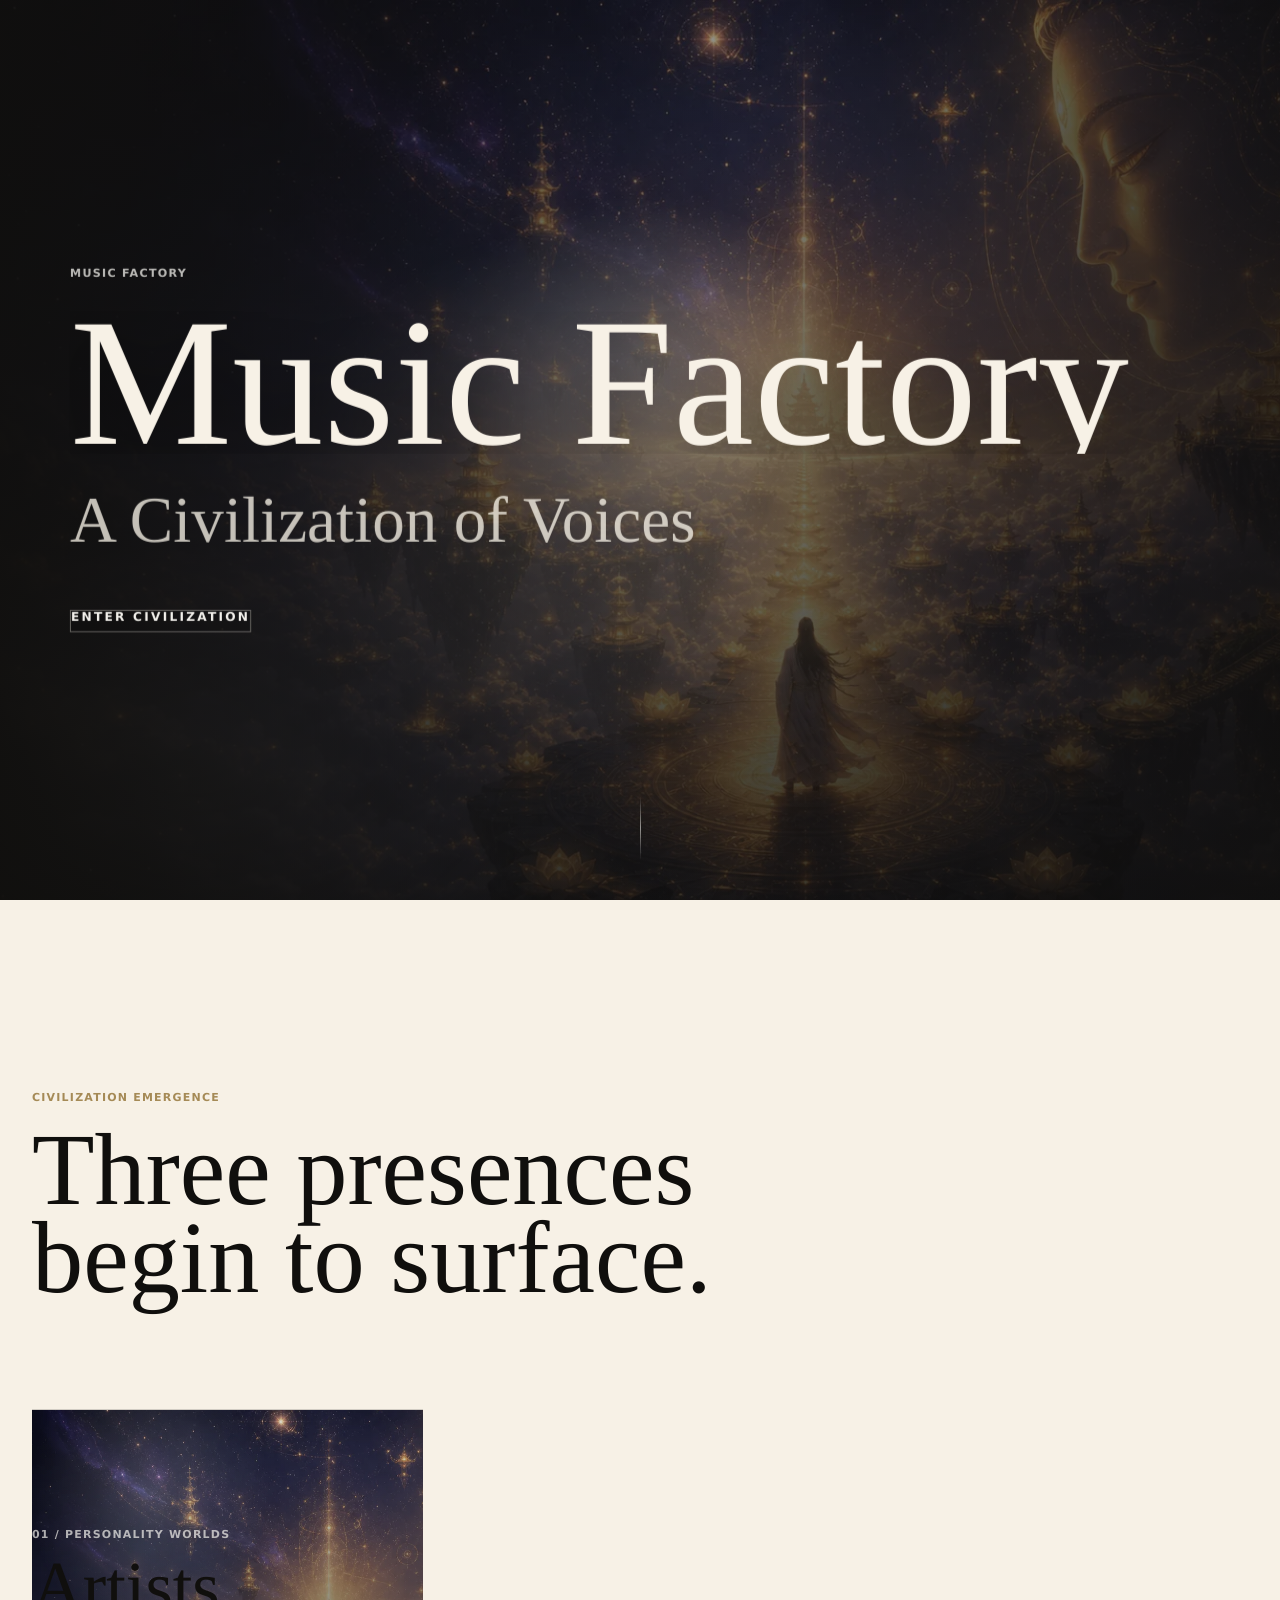
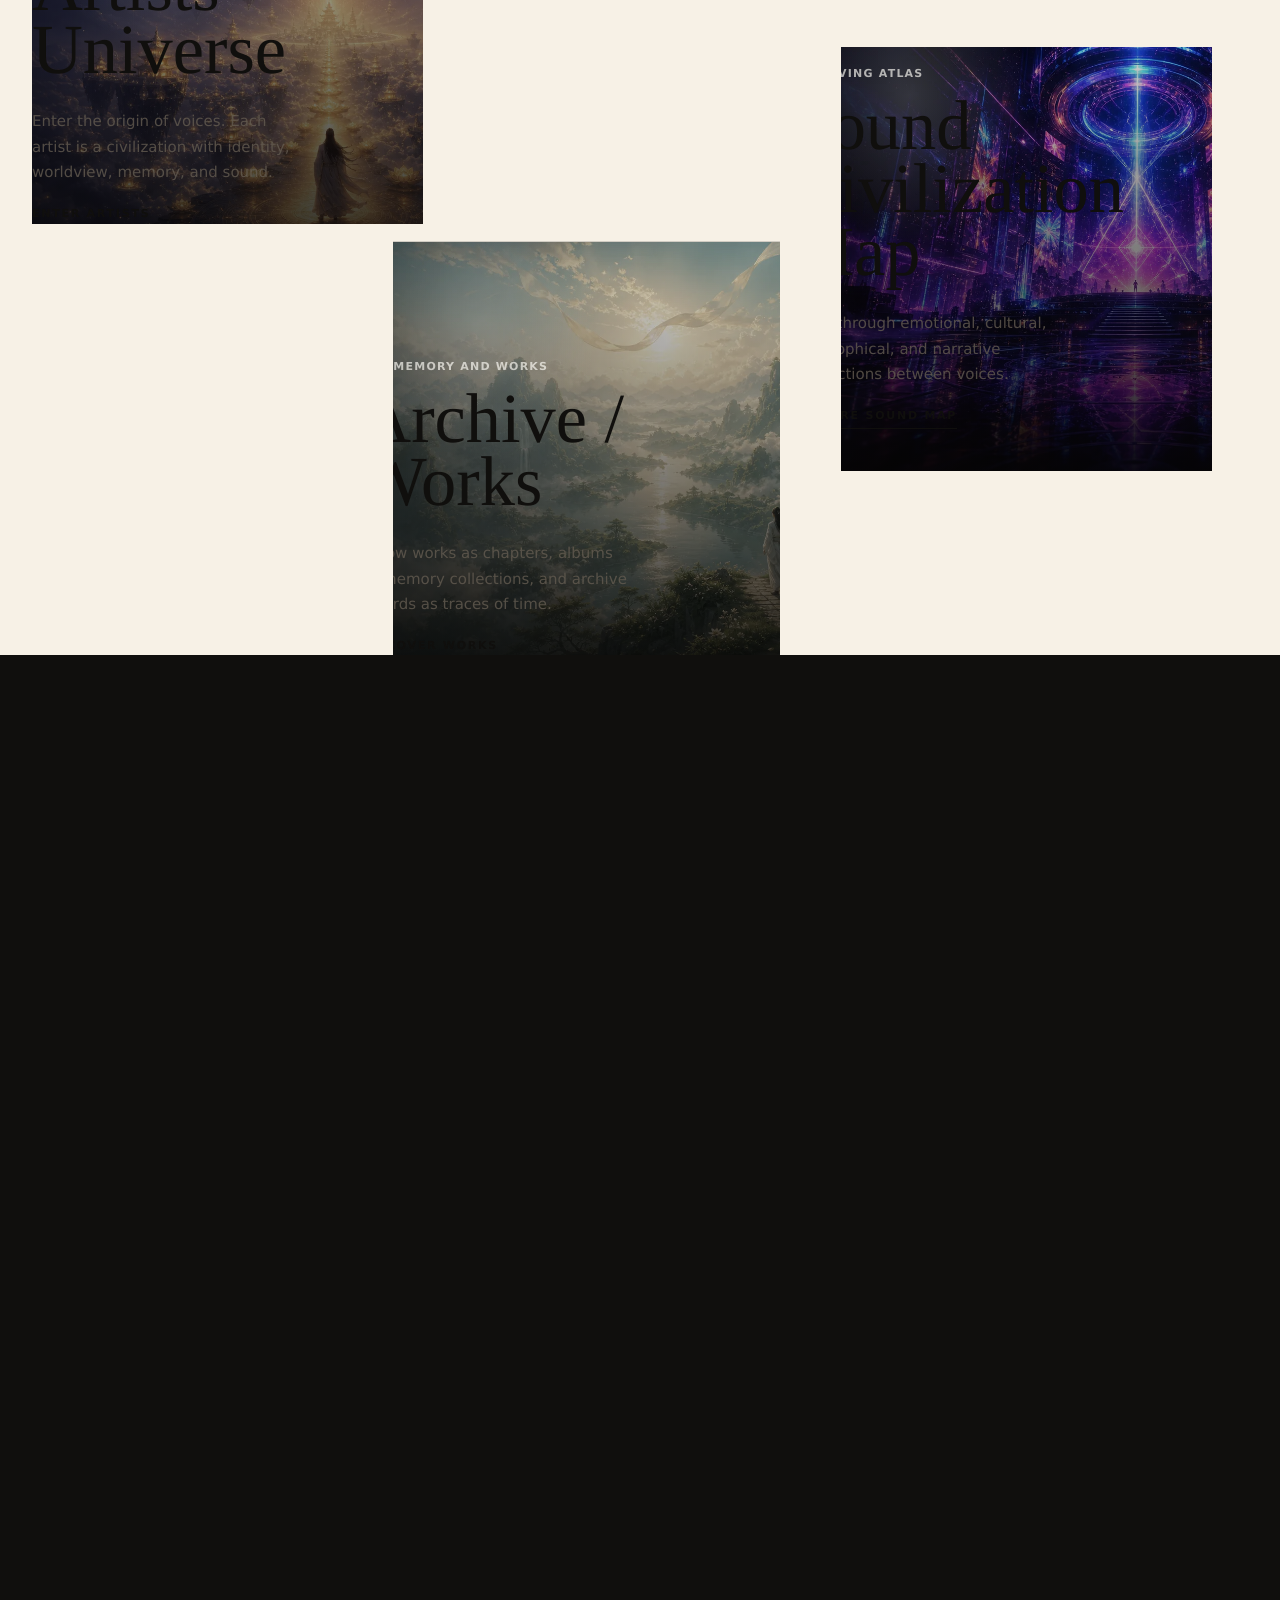
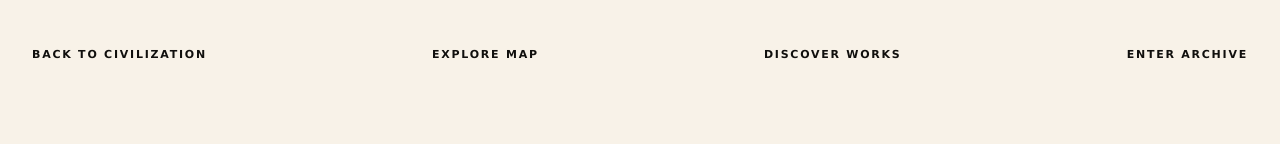
==== index.html @ 67d97f3c "Launch Visual System V3" ====
<!doctype html>
<html lang="zh-CN">
<head>
  <meta charset="utf-8" />
  <meta name="viewport" content="width=device-width, initial-scale=1" />
  <title>Music Factory | Cinematic Portal</title>
  <link rel="icon" href="data:," />
  <link rel="preload" as="image" href="assets/generated/music-map-guanwujie.webp" fetchpriority="high" />
  <style>
    :root {
      --font-display: "Didot", "Bodoni 72", "Songti SC", "STSong", Georgia, serif;
      --font-body: "Inter", "SF Pro Text", "Helvetica Neue", "Microsoft YaHei", system-ui, sans-serif;
      --font-caption: "SF Pro Text", "Helvetica Neue", "Microsoft YaHei", system-ui, sans-serif;
      --font-quote: "Times New Roman", "Songti SC", Georgia, serif;

      --warm-white: #f7f3ea;
      --paper: #fffdf8;
      --charcoal: #14120f;
      --record-black: #080706;
      --warm-gray: #80786b;
      --dark-gold: #a58a56;
      --soft-gold: #d8c08a;
      --line: rgba(255, 253, 248, .16);

      --space-1: 8px;
      --space-2: 16px;
      --space-3: 24px;
      --space-4: 32px;
      --space-5: 40px;
      --space-6: 48px;
      --space-8: 64px;
      --space-10: 80px;
      --space-12: 96px;
      --space-16: 128px;

      --motion-fast: 320ms cubic-bezier(.2, .8, .2, 1);
      --motion-base: 720ms cubic-bezier(.2, .8, .2, 1);
      --motion-slow: 1600ms cubic-bezier(.19, 1, .22, 1);
      --motion-cinematic: 8600ms cubic-bezier(.19, 1, .22, 1);

      --spirit: url("assets/generated/music-map-guanwujie.webp");
      --future: url("assets/generated/music-map-shiliyin.webp");
      --nature: url("assets/generated/music-map-mengmeng.webp");
      font-family: var(--font-body);
    }

    * { box-sizing: border-box; }
    html { scroll-behavior: smooth; background: var(--record-black); }
    body {
      margin: 0;
      min-height: 100vh;
      color: var(--paper);
      background:
        radial-gradient(circle at 50% 12%, rgba(216,192,138,.16), transparent 34%),
        linear-gradient(180deg, #050403 0%, #0d0b09 42%, #f3ecdf 100%);
      overflow-x: hidden;
      font-family: var(--font-body);
      animation: pageArrival 900ms cubic-bezier(.19, 1, .22, 1) both;
    }
    body::before {
      content: "";
      position: fixed;
      inset: 0;
      z-index: -2;
      pointer-events: none;
      background:
        radial-gradient(circle, rgba(255,253,248,.12) .48px, transparent .9px),
        linear-gradient(90deg, rgba(255,253,248,.035) 1px, transparent 1px),
        linear-gradient(180deg, rgba(255,253,248,.028) 1px, transparent 1px);
      background-size: 7px 7px, 180px 180px, 180px 180px;
      opacity: .28;
      mask-image: linear-gradient(180deg, rgba(0,0,0,.82), transparent 72%);
    }
    a { color: inherit; text-decoration: none; }
    h1, h2, h3, p { margin-top: 0; }
    .wrap { width: min(1240px, calc(100% - var(--space-4))); margin: 0 auto; }

    .cinematic-entrance {
      min-height: 100svh;
      position: relative;
      display: grid;
      place-items: center;
      overflow: hidden;
      isolation: isolate;
      background:
        linear-gradient(90deg, rgba(5,4,3,.92), rgba(5,4,3,.44) 48%, rgba(5,4,3,.92)),
        linear-gradient(180deg, rgba(5,4,3,.28), rgba(5,4,3,.86)),
        var(--spirit) center / cover no-repeat;
    }
    .cinematic-entrance::before {
      content: "";
      position: absolute;
      inset: -8%;
      z-index: -1;
      background:
        radial-gradient(ellipse at 50% 42%, rgba(255,253,248,.24), transparent 20%),
        radial-gradient(ellipse at 50% 54%, rgba(216,192,138,.26), transparent 35%),
        radial-gradient(ellipse at 20% 78%, rgba(255,253,248,.08), transparent 28%);
      animation: breathingLight 9000ms ease-in-out infinite alternate;
      filter: blur(1px) saturate(.62);
    }
    .cinematic-entrance::after {
      content: "";
      position: absolute;
      inset: 0;
      pointer-events: none;
      background:
        linear-gradient(90deg, rgba(5,4,3,.86), transparent 30%, transparent 70%, rgba(5,4,3,.88)),
        linear-gradient(180deg, rgba(5,4,3,.62), transparent 32%, rgba(5,4,3,.94));
    }
    .entrance-inner {
      position: relative;
      z-index: 1;
      width: min(920px, calc(100% - var(--space-4)));
      text-align: center;
      transform: translateY(var(--cinematic-y, 0)) scale(1.01);
      animation: softOpeningZoom var(--motion-cinematic) both;
    }
    .cinematic-mark {
      margin: 0 0 var(--space-4);
      color: rgba(255,253,248,.72);
      font: 900 11px/1 var(--font-caption);
      letter-spacing: .2em;
      text-transform: uppercase;
      animation: fadeInSlow 1800ms ease 800ms both;
    }
    .cinematic-title {
      margin: 0 0 var(--space-4);
      font: 500 clamp(72px, 11vw, 164px)/.82 var(--font-display);
      letter-spacing: 0;
      text-wrap: balance;
      clip-path: inset(0);
      text-shadow: 0 18px 60px rgba(0,0,0,.46);
      animation: titleFloat 6600ms ease-in-out 900ms both;
    }
    .cinematic-subtitle {
      max-width: 780px;
      margin: 0 auto var(--space-8);
      color: rgba(255,253,248,.88);
      font: 400 clamp(30px, 4.6vw, 68px)/1.02 var(--font-quote);
      letter-spacing: 0;
      text-wrap: balance;
      opacity: .96;
      transform: translateY(0);
      animation: subtitleFloat 7600ms ease-in-out 1800ms both;
    }
    .enter-civilization {
      display: inline-block;
      padding-bottom: 8px;
      color: var(--paper);
      border-bottom: 1px solid rgba(255,253,248,.78);
      font: 900 12px/1 var(--font-caption);
      letter-spacing: .18em;
      text-transform: uppercase;
      opacity: .92;
      transform: translateY(0);
      animation: ctaPulse 7200ms ease-in-out 3200ms both;
      transition: color var(--motion-fast), transform var(--motion-fast), border-color var(--motion-fast);
    }
    .enter-civilization:hover { color: var(--soft-gold); border-color: currentColor; transform: translateY(12px); }
    .entrance-silence {
      position: absolute;
      left: 50%;
      bottom: var(--space-5);
      z-index: 2;
      width: 1px;
      height: 64px;
      opacity: 0;
      transform: translateX(-50%);
      animation: fadeInSlow 2200ms ease 7200ms both;
      background: linear-gradient(180deg, transparent, rgba(255,253,248,.54), transparent);
    }

    .section {
      position: relative;
      padding: clamp(112px, 14vw, 208px) 0;
      color: var(--charcoal);
      background: var(--warm-white);
      overflow: hidden;
      content-visibility: auto;
      contain-intrinsic-size: 900px;
    }
    .section.dark {
      color: var(--paper);
      background:
        radial-gradient(circle at 68% 18%, rgba(165,138,86,.18), transparent 30%),
        linear-gradient(180deg, #0c0a08 0%, #17130f 100%);
    }
    .eyebrow {
      margin: 0 0 var(--space-3);
      color: var(--dark-gold);
      font: 900 11px/1 var(--font-caption);
      letter-spacing: .18em;
      text-transform: uppercase;
    }
    .section-title {
      max-width: 940px;
      margin: 0 0 var(--space-8);
      font: 500 clamp(50px, 8vw, 120px)/.86 var(--font-display);
      letter-spacing: 0;
      text-wrap: balance;
    }

    .civilization-emergence {
      min-height: 1120px;
      padding-bottom: clamp(160px, 18vw, 260px);
    }
    .node-field {
      position: relative;
      min-height: 680px;
    }
    .civilization-node {
      position: absolute;
      width: min(420px, 34vw);
      min-height: 440px;
      display: flex;
      flex-direction: column;
      justify-content: flex-end;
      padding: var(--space-4);
      color: var(--paper);
      overflow: hidden;
      isolation: isolate;
      background: #17130f;
      box-shadow: 0 32px 90px rgba(20,18,15,.18);
      transform: translate3d(0, var(--float-y, 0), 0);
      animation: nodeBreath 7600ms ease-in-out infinite alternate;
      transition: transform var(--motion-slow), clip-path var(--motion-slow), color var(--motion-base);
    }
    .civilization-node::before {
      content: "";
      position: absolute;
      inset: 0;
      z-index: -2;
      background: var(--node-image) center / cover no-repeat;
      transform: scale(1.04);
      transition: transform var(--motion-slow), filter var(--motion-slow);
      filter: saturate(.86);
    }
    .civilization-node::after {
      content: "";
      position: absolute;
      inset: 0;
      z-index: -1;
      background:
        radial-gradient(ellipse at 28% 18%, rgba(255,253,248,.18), transparent 28%),
        linear-gradient(180deg, rgba(5,4,3,.14), rgba(5,4,3,.84));
    }
    .civilization-node:hover { transform: translate3d(0, calc(var(--float-y, 0) - 10px), 0) scale(1.018); }
    .civilization-node:hover::before { transform: scale(1.085); filter: saturate(.94); }
    .node-artists {
      --node-image: var(--spirit);
      left: 0;
      top: 26px;
      clip-path: inset(0 7% 10% 0);
      animation-delay: 0ms;
    }
    .node-map {
      --node-image: var(--future);
      right: 3%;
      top: 156px;
      clip-path: inset(8% 0 0 12%);
      animation-delay: 900ms;
    }
    .node-archive {
      --node-image: var(--nature);
      left: 27%;
      top: 430px;
      clip-path: inset(0 0 8% 8%);
      animation-delay: 1700ms;
    }
    .node-kicker {
      color: rgba(255,253,248,.66);
      font: 900 11px/1 var(--font-caption);
      letter-spacing: .16em;
      text-transform: uppercase;
    }
    .node-title {
      margin: var(--space-2) 0 var(--space-2);
      font: 500 clamp(34px, 4.6vw, 64px)/.9 var(--font-display);
      letter-spacing: 0;
    }
    .node-copy {
      max-width: 320px;
      margin: 0 0 var(--space-4);
      color: rgba(255,253,248,.76);
      font: 400 15px/1.72 var(--font-body);
      opacity: .78;
      transform: translateY(10px);
      transition: opacity var(--motion-base), transform var(--motion-base);
    }
    .civilization-node:hover .node-copy { opacity: 1; transform: translateY(0); }
    .node-link {
      align-self: flex-start;
      padding-bottom: 7px;
      border-bottom: 1px solid currentColor;
      font: 900 11px/1 var(--font-caption);
      letter-spacing: .16em;
      text-transform: uppercase;
    }

    .narrative-layer {
      min-height: 100svh;
      display: grid;
      align-items: center;
    }
    .narrative-lines {
      max-width: 980px;
      display: grid;
      gap: clamp(18px, 3vw, 34px);
    }
    .narrative-line {
      margin: 0;
      font: 500 clamp(42px, 7.8vw, 118px)/.9 var(--font-display);
      letter-spacing: 0;
      text-wrap: balance;
    }
    .narrative-line.quiet {
      color: rgba(255,253,248,.62);
      font-family: var(--font-quote);
      font-weight: 400;
    }

    .entry-flow {
      background:
        linear-gradient(180deg, #f7f3ea 0%, #eee4d4 100%);
    }
    .flow-list {
      display: grid;
      margin-top: var(--space-8);
      border-top: 1px solid rgba(20,18,15,.14);
    }
    .flow-step {
      display: grid;
      grid-template-columns: 120px minmax(0, 1fr) auto;
      gap: var(--space-4);
      align-items: center;
      min-height: 168px;
      padding: var(--space-4) 0;
      border-bottom: 1px solid rgba(20,18,15,.14);
      transition: padding var(--motion-base), color var(--motion-base);
    }
    .flow-step:hover { padding-left: var(--space-3); color: var(--dark-gold); }
    .flow-index {
      color: var(--dark-gold);
      font: 900 11px/1 var(--font-caption);
      letter-spacing: .18em;
      text-transform: uppercase;
    }
    .flow-title {
      display: block;
      font: 500 clamp(36px, 6vw, 86px)/.9 var(--font-display);
      letter-spacing: 0;
    }
    .flow-note {
      display: block;
      max-width: 540px;
      margin-top: var(--space-2);
      color: var(--warm-gray);
      font: 400 15px/1.72 var(--font-body);
    }
    .flow-action {
      white-space: nowrap;
      border-bottom: 1px solid currentColor;
      padding-bottom: 7px;
      font: 900 11px/1 var(--font-caption);
      letter-spacing: .16em;
      text-transform: uppercase;
    }

    .portal-footer {
      padding: var(--space-10) 0;
      color: rgba(255,253,248,.72);
      background: var(--record-black);
    }
    .footer-inner {
      display: flex;
      justify-content: space-between;
      gap: var(--space-4);
      flex-wrap: wrap;
      font: 900 11px/1.6 var(--font-caption);
      letter-spacing: .16em;
      text-transform: uppercase;
    }

    .reveal {
      opacity: 0;
      transform: translateY(48px);
      filter: blur(12px);
      transition: opacity 1200ms var(--motion-slow), transform 1200ms var(--motion-slow), filter 1200ms var(--motion-slow);
    }
    .reveal.is-visible { opacity: 1; transform: translateY(0); filter: blur(0); }

    @keyframes fadeInSlow { from { opacity: 0; } to { opacity: 1; } }
    @keyframes fadeRise { from { opacity: 0; transform: translateY(18px); } to { opacity: 1; transform: translateY(0); } }
    @keyframes maskReveal { from { clip-path: inset(0 0 100% 0); filter: blur(8px); } to { clip-path: inset(0); filter: blur(0); } }
    @keyframes titleFloat { from { opacity: .82; transform: translateY(10px); clip-path: inset(0 0 9% 0); } to { opacity: 1; transform: translateY(0); clip-path: inset(0); } }
    @keyframes subtitleFloat { from { opacity: .58; transform: translateY(14px); } to { opacity: .96; transform: translateY(0); } }
    @keyframes ctaPulse { from { opacity: .62; } to { opacity: .96; } }
    @keyframes breathingLight { from { opacity: .48; transform: scale(.985); } to { opacity: .86; transform: scale(1.035); } }
    @keyframes softOpeningZoom { from { opacity: .82; transform: translateY(16px) scale(.975); } to { opacity: 1; transform: translateY(0) scale(1.018); } }
    @keyframes nodeBreath { from { --float-y: -6px; } to { --float-y: 10px; } }
    @keyframes pageArrival { from { opacity: 0; filter: blur(8px); } to { opacity: 1; filter: blur(0); } }

    @media (prefers-reduced-motion: reduce) {
      *, *::before, *::after {
        animation-duration: .001ms !important;
        animation-delay: 0ms !important;
        animation-iteration-count: 1 !important;
        scroll-behavior: auto !important;
        transition-duration: .001ms !important;
      }
    }

    @media (max-width: 920px) {
      .civilization-emergence { min-height: auto; }
      .node-field { min-height: 0; display: grid; gap: var(--space-4); }
      .civilization-node {
        position: relative;
        inset: auto;
        width: 100%;
        min-height: 420px;
        clip-path: inset(0);
      }
      .flow-step { grid-template-columns: 1fr; align-items: start; }
      .flow-action { justify-self: start; }
    }
    @media (max-width: 760px) {
      .wrap { width: min(100% - 32px, 1240px); }
      .cinematic-entrance { background-position: 58% center; }
      .cinematic-entrance::before { animation-duration: 1ms; opacity: .56; transform: none; }
      body { animation-duration: 520ms; }
      .entrance-inner { text-align: left; }
      .cinematic-title { font-size: clamp(58px, 18vw, 88px); }
      .cinematic-subtitle { max-width: 320px; font-size: clamp(28px, 8vw, 40px); margin-left: 0; margin-right: 0; }
      .section { padding: 92px 0; }
      .section-title { font-size: clamp(44px, 14vw, 72px); }
      .civilization-node { min-height: 360px; padding: var(--space-3); }
      .narrative-line { font-size: clamp(40px, 13vw, 68px); }
      .flow-step { min-height: 144px; gap: var(--space-2); }
      .flow-title { font-size: clamp(36px, 12vw, 60px); }
    }
  </style>
  <link rel="stylesheet" href="assets/visual-system-v3.css" />
</head>
<body>
  <header class="cinematic-entrance" id="top" data-knowledge-section="homepage-v3.entrance">
    <div class="entrance-inner">
      <p class="cinematic-mark">Music Factory</p>
      <h1 class="cinematic-title">Music Factory</h1>
      <p class="cinematic-subtitle">A Civilization of Voices</p>
      <a class="enter-civilization" href="#emergence">Enter Civilization</a>
    </div>
    <a class="entrance-silence" href="#emergence" aria-label="Enter Music Civilization"></a>
  </header>

  <main>
    <section class="section civilization-emergence" id="emergence" data-knowledge-section="homepage-v3.civilization-emergence">
      <div class="wrap reveal">
        <p class="eyebrow">Civilization Emergence</p>
        <h2 class="section-title">Three presences begin to surface.</h2>
        <div class="node-field" aria-label="Music Factory civilization entry nodes">
          <a class="civilization-node node-artists" href="spirit-realm.html">
            <span class="node-kicker">01 / Personality Worlds</span>
            <span class="node-title">Artists Universe</span>
            <span class="node-copy">Enter the origin of voices. Each artist is a civilization with identity, worldview, memory, and sound.</span>
            <span class="node-link">Enter Artists</span>
          </a>
          <a class="civilization-node node-map" href="sound-civilization-map.html">
            <span class="node-kicker">02 / Living Atlas</span>
            <span class="node-title">Sound Civilization Map</span>
            <span class="node-copy">Move through emotional, cultural, philosophical, and narrative connections between voices.</span>
            <span class="node-link">Explore Sound Map</span>
          </a>
          <a class="civilization-node node-archive" href="works/index.html">
            <span class="node-kicker">03 / Memory and Works</span>
            <span class="node-title">Archive / Works</span>
            <span class="node-copy">Follow works as chapters, albums as memory collections, and archive records as traces of time.</span>
            <span class="node-link">Discover Works</span>
          </a>
        </div>
      </div>
    </section>

    <section class="section dark narrative-layer" id="narrative" data-knowledge-section="homepage-v3.narrative">
      <div class="wrap reveal">
        <div class="narrative-lines">
          <p class="narrative-line quiet">Music Factory is not a platform.</p>
          <p class="narrative-line">It is a Civilization of Voices.</p>
          <p class="narrative-line quiet">Voices become worlds.</p>
          <p class="narrative-line">Memory becomes archive.</p>
        </div>
      </div>
    </section>

    <section class="section entry-flow" id="entry-flow" data-knowledge-section="homepage-v3.entry-flow">
      <div class="wrap reveal">
        <p class="eyebrow">Entry Flow</p>
        <h2 class="section-title">Begin with a voice. Leave with a world.</h2>
        <div class="flow-list" aria-label="Music Factory linear entry flow">
          <a class="flow-step" href="spirit-realm.html">
            <span class="flow-index">First</span>
            <span><span class="flow-title">Enter Artists</span><span class="flow-note">Begin at personality worlds, where identity opens the civilization.</span></span>
            <span class="flow-action">Enter World</span>
          </a>
          <a class="flow-step" href="sound-civilization-map.html">
            <span class="flow-index">Then</span>
            <span><span class="flow-title">Explore Sound Map</span><span class="flow-note">Move from one voice into the living atlas of connections.</span></span>
            <span class="flow-action">Explore Map</span>
          </a>
          <a class="flow-step" href="works/index.html">
            <span class="flow-index">Next</span>
            <span><span class="flow-title">Discover Works</span><span class="flow-note">Read songs as chapters inside the world system.</span></span>
            <span class="flow-action">Discover Works</span>
          </a>
          <a class="flow-step" href="archive/index.html">
            <span class="flow-index">Return</span>
            <span><span class="flow-title">Enter Archive</span><span class="flow-note">Let memory preserve the route and return you to civilization.</span></span>
            <span class="flow-action">Enter Archive</span>
          </a>
        </div>
      </div>
    </section>
  </main>

  <footer class="portal-footer">
    <div class="wrap footer-inner">
      <a href="#top">Back to Civilization</a>
      <a href="sound-civilization-map.html">Explore Map</a>
      <a href="works/index.html">Discover Works</a>
      <a href="archive/index.html">Enter Archive</a>
    </div>
  </footer>

  <script>
    const entrance = document.querySelector(".cinematic-entrance");
    const entranceInner = document.querySelector(".entrance-inner");

    const canUsePointerAtmosphere = entrance && entranceInner && matchMedia("(pointer: fine)").matches && !matchMedia("(prefers-reduced-motion: reduce)").matches;
    if (canUsePointerAtmosphere) {
      entrance.addEventListener("pointermove", event => {
        const rect = entrance.getBoundingClientRect();
        const y = ((event.clientY - rect.top) / rect.height - .5) * 2;
        entranceInner.style.setProperty("--cinematic-y", `${y * 1.2}%`);
      }, { passive: true });
      entrance.addEventListener("pointerleave", () => {
        entranceInner.style.setProperty("--cinematic-y", "0%");
      }, { passive: true });
    }

    const setupReveal = () => {
      const revealBlocks = document.querySelectorAll(".reveal");
      if ("IntersectionObserver" in window) {
        const observer = new IntersectionObserver(entries => {
          entries.forEach(entry => {
            if (entry.isIntersecting) {
              entry.target.classList.add("is-visible");
              observer.unobserve(entry.target);
            }
          });
        }, { threshold: .14 });
        revealBlocks.forEach(block => observer.observe(block));
      } else {
        revealBlocks.forEach(block => block.classList.add("is-visible"));
      }
    };
    if ("requestIdleCallback" in window) requestIdleCallback(setupReveal, { timeout: 1200 });
    else setTimeout(setupReveal, 1);
  </script>
</body>
</html>
---- assets/visual-system-v3.css ----
/*
  Music Factory Visual System V3
  A cinematic civilization visual layer for the existing static architecture.
*/

:root {
  --v3-ink: #100f0d;
  --v3-ink-2: #1d1a16;
  --v3-paper: #f7f1e6;
  --v3-paper-2: #e9ddc9;
  --v3-smoke: #8b8378;
  --v3-gold: #b69a62;
  --v3-clay: #8e5d45;
  --v3-moss: #59654c;
  --v3-plum: #443342;
  --v3-line: rgba(247, 241, 230, .18);
  --v3-line-dark: rgba(16, 15, 13, .16);
  --v3-display: "Didot", "Bodoni 72", "Cormorant Garamond", "Songti SC", "STSong", Georgia, serif;
  --v3-body: "Inter", "SF Pro Text", "Helvetica Neue", "Microsoft YaHei", system-ui, sans-serif;
  --v3-ease: cubic-bezier(.19, 1, .22, 1);
  --spirit: url("/assets/generated/music-map-guanwujie.webp");
  --future: url("/assets/generated/music-map-shiliyin.webp");
  --nature: url("/assets/generated/music-map-mengmeng.webp");
}

html {
  background: var(--v3-ink);
}

body {
  font-family: var(--v3-body) !important;
  background:
    radial-gradient(circle at 24% 10%, rgba(182, 154, 98, .14), transparent 34%),
    linear-gradient(180deg, #11100e 0%, #1a1713 42%, #efe4d2 42.2%, #f8f2e8 100%) !important;
  color: var(--v3-paper) !important;
  letter-spacing: 0 !important;
  text-rendering: geometricPrecision;
}

body::selection {
  background: rgba(182, 154, 98, .32);
}

a,
button {
  transition: transform .8s var(--v3-ease), opacity .8s var(--v3-ease), color .8s var(--v3-ease), border-color .8s var(--v3-ease), background .8s var(--v3-ease), filter .8s var(--v3-ease) !important;
}

a:focus-visible,
button:focus-visible {
  outline: 1px solid var(--v3-gold);
  outline-offset: 6px;
}

.wrap {
  width: min(1220px, calc(100% - 64px)) !important;
}

.eyebrow,
.cinematic-mark,
.node-kicker,
.flow-index,
.brand,
.links a,
.nav-links a,
.top-actions a,
.back,
.label,
.memory-label,
.route,
.route-link,
.action,
.filter,
.work-meta,
.tag,
.space-index,
.detail-label {
  font-family: var(--v3-body) !important;
  font-weight: 650 !important;
  letter-spacing: .11em !important;
  text-transform: uppercase !important;
}

h1,
h2,
h3,
.cinematic-title,
.cinematic-subtitle,
.section-title,
.node-title,
.flow-title,
.title-line h1,
.space-name,
.story-title,
.record-body h3,
.route-node h3 {
  font-family: var(--v3-display) !important;
  font-weight: 400 !important;
  letter-spacing: 0 !important;
}

/* Homepage */

.cinematic-entrance {
  min-height: 100svh !important;
  background:
    linear-gradient(rgba(16, 15, 13, .34), rgba(16, 15, 13, .78)),
    url("generated/music-map-guanwujie.webp") center / cover no-repeat !important;
  isolation: isolate;
}

.cinematic-entrance::after {
  background: linear-gradient(90deg, rgba(16, 15, 13, .88), rgba(16, 15, 13, .14) 58%, rgba(16, 15, 13, .72)) !important;
}

.entrance-inner {
  width: min(1120px, calc(100% - 64px)) !important;
  align-items: flex-start !important;
  text-align: left !important;
}

.cinematic-title {
  font-size: clamp(82px, 14vw, 226px) !important;
  line-height: .78 !important;
  max-width: 1100px;
  animation: v3Breath 8s var(--v3-ease) infinite alternate !important;
}

.cinematic-subtitle {
  margin: 24px 0 0 !important;
  max-width: 760px !important;
  font-size: clamp(34px, 5vw, 82px) !important;
  color: rgba(247, 241, 230, .82) !important;
}

.enter-civilization {
  margin-top: 56px !important;
  border: 1px solid rgba(247, 241, 230, .38) !important;
  border-radius: 0 !important;
  background: rgba(16, 15, 13, .18) !important;
  backdrop-filter: blur(14px);
}

.enter-civilization:hover {
  background: rgba(182, 154, 98, .16) !important;
  transform: translateY(-4px) scale(1.02) !important;
}

.section {
  padding: clamp(120px, 15vw, 220px) 0 !important;
}

.civilization-emergence {
  background: var(--v3-paper) !important;
  color: var(--v3-ink) !important;
}

.node-field {
  display: flex !important;
  gap: clamp(22px, 4vw, 64px) !important;
  align-items: stretch !important;
  margin-top: 80px !important;
}

.civilization-node {
  border: 0 !important;
  border-top: 1px solid var(--v3-line-dark) !important;
  border-radius: 0 !important;
  background: transparent !important;
  min-height: 460px !important;
  padding: 42px 0 !important;
  color: var(--v3-ink) !important;
  box-shadow: none !important;
}

.civilization-node:nth-child(2) {
  margin-top: 72px;
}

.civilization-node:nth-child(3) {
  margin-top: 28px;
}

.civilization-node:hover {
  transform: translateY(-18px) scale(1.015) !important;
}

.node-title {
  font-size: clamp(48px, 5.5vw, 92px) !important;
  line-height: .9 !important;
}

.node-copy {
  max-width: 28ch;
  color: #655d52 !important;
}

.dark,
.narrative-layer {
  background: var(--v3-ink) !important;
  color: var(--v3-paper) !important;
}

.narrative-line {
  font-size: clamp(54px, 8vw, 136px) !important;
}

.entry-flow,
.portal-footer {
  background: #f8f2e8 !important;
  color: var(--v3-ink) !important;
}

.flow-list {
  border-top: 1px solid var(--v3-line-dark) !important;
}

.flow-step {
  border: 0 !important;
  border-bottom: 1px solid var(--v3-line-dark) !important;
  border-radius: 0 !important;
  background: transparent !important;
  min-height: 176px !important;
  padding: 34px 0 !important;
}

.flow-step:hover {
  transform: translateX(18px) !important;
}

/* Artists */

body.artist-cosmic,
body.artist-cyber,
body.artist-wanderer {
  background:
    linear-gradient(90deg, rgba(16, 15, 13, .82), rgba(16, 15, 13, .25)),
    linear-gradient(180deg, #181512, #f5ecdf 54%, #fbf6ed) !important;
  color: var(--v3-paper) !important;
}

.topbar,
.realm-nav,
.atlas-nav,
.site-nav,
.nav {
  border-bottom: 1px solid rgba(247, 241, 230, .18) !important;
  backdrop-filter: blur(18px);
}

.topbar .brand,
.topbar .back,
.realm-nav a,
.atlas-nav a,
.site-nav a {
  color: rgba(247, 241, 230, .78) !important;
}

.artist-hero {
  min-height: 84svh !important;
  grid-template-columns: minmax(320px, .76fr) minmax(0, 1fr) !important;
  align-items: center !important;
  gap: clamp(48px, 8vw, 130px) !important;
}

.portrait {
  width: min(46vw, 560px) !important;
  aspect-ratio: 3 / 4 !important;
  border-radius: 0 !important;
  overflow: hidden;
  box-shadow: 0 48px 110px rgba(0, 0, 0, .32) !important;
}

.portrait img,
.poster img,
.cover,
.detail-cover,
.album-cover img {
  filter: saturate(.82) contrast(1.02);
}

.portrait img {
  width: 100% !important;
  height: 100% !important;
  object-fit: cover !important;
}

.title-line h1 {
  font-size: clamp(76px, 12vw, 178px) !important;
  line-height: .78 !important;
}

.tagline {
  max-width: 42ch !important;
  font-size: clamp(20px, 2vw, 32px) !important;
  line-height: 1.45 !important;
  color: rgba(247, 241, 230, .72) !important;
}

body.artist-cosmic main.wrap,
body.artist-cyber main.wrap,
body.artist-wanderer main.wrap {
  color: var(--v3-ink);
}

body.artist-cosmic .portrait {
  background: url("optimized/guanwujie-avatar.webp") center / cover no-repeat !important;
}

body.artist-cyber .portrait {
  background: url("optimized/shiliyin-avatar.webp") center / cover no-repeat !important;
}

body.artist-wanderer .portrait {
  background: url("optimized/mengmeng-avatar.webp") center / cover no-repeat !important;
}

.portrait img {
  opacity: 1 !important;
  display: block !important;
  mix-blend-mode: normal !important;
}

.layout {
  display: block !important;
}

.panel,
.mini-card,
.album-panel {
  border: 0 !important;
  border-top: 1px solid var(--v3-line-dark) !important;
  border-radius: 0 !important;
  background: transparent !important;
  box-shadow: none !important;
}

.poster.panel {
  width: min(520px, 100%) !important;
  margin: 0 0 42px auto !important;
  padding-top: 0 !important;
}

.clip {
  margin: 42px 0 100px auto !important;
  max-width: 460px;
  color: #6f6659 !important;
}

.bio {
  max-width: 920px !important;
  font-size: clamp(18px, 1.5vw, 23px) !important;
  line-height: 1.9 !important;
}

.mini-grid {
  display: grid !important;
  grid-template-columns: repeat(2, minmax(0, 1fr)) !important;
  gap: 0 !important;
  border-top: 1px solid var(--v3-line-dark);
  margin-top: 52px !important;
}

.mini-card {
  padding: 30px 32px !important;
  min-height: 160px !important;
}

.section-head {
  margin: clamp(96px, 12vw, 180px) 0 42px !important;
  border-top: 1px solid var(--v3-line-dark);
  padding-top: 34px;
}

.section-head h2 {
  font-size: clamp(54px, 8vw, 116px) !important;
}

.work-grid {
  display: block !important;
}

.work-card {
  width: 100% !important;
  display: grid !important;
  grid-template-columns: minmax(180px, 260px) minmax(0, 1fr) auto !important;
  align-items: center !important;
  gap: clamp(24px, 5vw, 72px) !important;
  border: 0 !important;
  border-top: 1px solid var(--v3-line-dark) !important;
  border-radius: 0 !important;
  background: transparent !important;
  padding: 36px 0 !important;
  text-align: left !important;
  box-shadow: none !important;
}

.work-card:hover {
  transform: translateX(18px) !important;
  background: transparent !important;
}

.cover-wrap {
  aspect-ratio: 16 / 10 !important;
  border-radius: 0 !important;
}

.work-title {
  font-family: var(--v3-display) !important;
  font-size: clamp(36px, 5vw, 76px) !important;
  line-height: .92 !important;
}

.work-meta {
  color: #786f63 !important;
}

dialog {
  border-radius: 0 !important;
  background: #f8f2e8 !important;
  color: var(--v3-ink) !important;
  max-height: calc(100svh - 32px) !important;
  overflow-y: auto !important;
  overflow-x: hidden !important;
}

/* Spirit Realm entry */

.realm-hero {
  min-height: 94svh !important;
}

.realm-name {
  font-size: clamp(82px, 14vw, 210px) !important;
}

.guardian-figure,
.world-visual,
.philosophy-panel {
  border-radius: 0 !important;
  clip-path: none !important;
}

.works-grid {
  display: block !important;
}

/* Sound Map */

.atlas-hero {
  min-height: 96svh !important;
  background:
    linear-gradient(90deg, rgba(16, 15, 13, .86), rgba(16, 15, 13, .24)),
    url("generated/music-map-mengmeng.webp") center / cover no-repeat !important;
}

.hero-title {
  font-size: clamp(76px, 11vw, 180px) !important;
  line-height: .82 !important;
}

.space-field {
  display: flex !important;
  gap: clamp(18px, 3vw, 44px) !important;
  min-height: 620px !important;
  align-items: stretch !important;
}

.civilization-space {
  flex: 1 1 0 !important;
  min-height: 540px !important;
  border-radius: 0 !important;
  border: 1px solid rgba(247, 241, 230, .2) !important;
  background-image:
    linear-gradient(180deg, rgba(16, 15, 13, .06), rgba(16, 15, 13, .74)),
    var(--space-image) !important;
  background-size: cover !important;
  background-position: center !important;
}

.civilization-space:hover,
.civilization-space.is-active {
  flex: 1.32 1 0 !important;
  transform: translateY(-12px) scale(1.01) !important;
}

.space-name {
  font-size: clamp(48px, 5vw, 90px) !important;
}

.space-story {
  background: #f8f2e8 !important;
  color: var(--v3-ink) !important;
}

.story-shell {
  grid-template-columns: minmax(360px, .85fr) minmax(0, 1fr) !important;
  gap: clamp(40px, 7vw, 96px) !important;
}

.story-visual {
  min-height: 560px !important;
  border-radius: 0 !important;
}

.detail-grid {
  border-top: 1px solid var(--v3-line-dark) !important;
}

.detail-row {
  border-bottom: 1px solid var(--v3-line-dark) !important;
}

/* Works and Albums */

body:has([data-works]),
body:has([data-detail]),
body:has([data-albums]),
body:has([data-album]) {
  background: #f8f2e8 !important;
  color: var(--v3-ink) !important;
}

.grid[data-works],
.grid[data-albums] {
  display: block !important;
}

.work,
.album {
  display: grid !important;
  grid-template-columns: minmax(0, .95fr) minmax(240px, .38fr) !important;
  gap: clamp(28px, 5vw, 84px) !important;
  border: 0 !important;
  border-top: 1px solid var(--v3-line-dark) !important;
  border-radius: 0 !important;
  background: transparent !important;
  padding: 42px 0 !important;
  box-shadow: none !important;
  min-width: 0 !important;
  overflow: hidden !important;
}

.albums,
.grid[data-albums] {
  min-width: 0 !important;
  overflow-x: hidden !important;
}

.work > *,
.album > *,
[data-detail] .panel > *,
[data-album] .panel > * {
  min-width: 0 !important;
}

.work h2,
.album h2,
.work p,
.album p,
.value,
.summary {
  overflow-wrap: anywhere;
}

.work h2,
.album h2,
[data-detail] h1,
[data-album] h1 {
  font-size: clamp(56px, 8vw, 128px) !important;
  line-height: .86 !important;
}

.actions,
.routes {
  align-self: end;
}

.action,
.route,
.filter {
  border-radius: 0 !important;
  background: transparent !important;
  border: 0 !important;
  border-bottom: 1px solid currentColor !important;
  padding: 0 0 8px !important;
}

.toolbar {
  display: flex !important;
  gap: 24px !important;
  border-top: 1px solid var(--v3-line-dark);
  padding-top: 28px;
}

.cover {
  border-radius: 0 !important;
}

[data-detail] .panel,
[data-album] .panel {
  grid-template-columns: minmax(180px, .28fr) minmax(0, 1fr) !important;
}

/* Archive */

.memory-index,
.timeline-section,
.memory-routes {
  background: #f8f2e8 !important;
  color: var(--v3-ink) !important;
}

body:has([data-records]) .hero h1,
body:has([data-records]) .hero-copy h1 {
  color: rgba(247, 241, 230, .92) !important;
  text-shadow: 0 18px 54px rgba(0, 0, 0, .42);
}

body:has([data-records]) .hero-statement,
body:has([data-records]) .memory-panel,
body:has([data-records]) .memory-panel p {
  color: rgba(247, 241, 230, .72) !important;
}

body:has([data-records]) .memory-panel strong {
  color: rgba(247, 241, 230, .96) !important;
}

.index-grid {
  display: grid !important;
  grid-template-columns: repeat(4, minmax(0, 1fr)) !important;
  border-top: 1px solid var(--v3-line-dark);
}

.index-item,
.memory-record,
.route-node,
.flow-node {
  border: 0 !important;
  border-top: 1px solid var(--v3-line-dark) !important;
  border-radius: 0 !important;
  background: transparent !important;
  box-shadow: none !important;
}

.memory-record {
  grid-template-columns: minmax(180px, .28fr) minmax(0, 1fr) !important;
  min-height: 360px !important;
  padding: 48px 0 !important;
}

.record-body h3 {
  font-size: clamp(54px, 8vw, 122px) !important;
}

.record-meta,
.record-routes,
.route-grid,
.civilization-flow {
  gap: clamp(18px, 3vw, 42px) !important;
}

.closing {
  background: var(--v3-ink) !important;
  color: var(--v3-paper) !important;
}

@keyframes v3Breath {
  from { transform: scale(1); filter: blur(0); }
  to { transform: scale(1.018); filter: blur(.25px); }
}

@media (max-width: 860px) {
  .wrap {
    width: min(100% - 32px, 1220px) !important;
  }

  .node-field,
  .space-field,
  .story-shell,
  .artist-hero,
  .work,
  .album,
  .memory-record,
  [data-detail] .panel,
  [data-album] .panel {
    display: block !important;
  }

  .civilization-node,
  .civilization-node:nth-child(2),
  .civilization-node:nth-child(3),
  .civilization-space,
  .civilization-space.is-active {
    margin-top: 0 !important;
    min-height: 380px !important;
  }

  .portrait {
    width: min(78vw, 420px) !important;
    margin: 48px 0 !important;
  }

  .mini-grid,
  .index-grid {
    grid-template-columns: 1fr !important;
  }

  .work-card {
    grid-template-columns: 112px minmax(0, 1fr) !important;
    gap: 18px !important;
  }

  .work-card .tags {
    grid-column: 2;
  }

  .cover-wrap {
    aspect-ratio: 1 !important;
  }

  dialog {
    width: calc(100% - 28px) !important;
    max-height: calc(100svh - 28px) !important;
  }

  dialog .close {
    top: 14px !important;
    right: 14px !important;
  }

  dialog .detail-hero {
    padding-top: 88px !important;
  }

  .section {
    padding: 96px 0 !important;
  }
}

@media (max-width: 560px) {
  .cinematic-title,
  .realm-name,
  .hero-title,
  .title-line h1 {
    font-size: clamp(56px, 18vw, 92px) !important;
  }

  .cinematic-subtitle,
  .section-title,
  .node-title,
  .flow-title,
  .work h2,
  .album h2,
  [data-detail] h1,
  [data-album] h1,
  .record-body h3 {
    font-size: clamp(38px, 13vw, 64px) !important;
  }

  body:has([data-records]) .hero h1,
  body:has([data-records]) .hero-copy h1 {
    font-size: clamp(48px, 15vw, 74px) !important;
    line-height: .92 !important;
    overflow-wrap: anywhere;
  }

  .topbar,
  .realm-nav,
  .atlas-nav,
  .site-nav,
  .nav {
    align-items: flex-start !important;
    flex-direction: column !important;
    gap: 14px !important;
  }

  .top-actions,
  .nav-links,
  .links {
    justify-content: flex-start !important;
  }
}

@media (prefers-reduced-motion: reduce) {
  *,
  *::before,
  *::after {
    animation-duration: 1ms !important;
    transition-duration: 1ms !important;
    scroll-behavior: auto !important;
  }
}
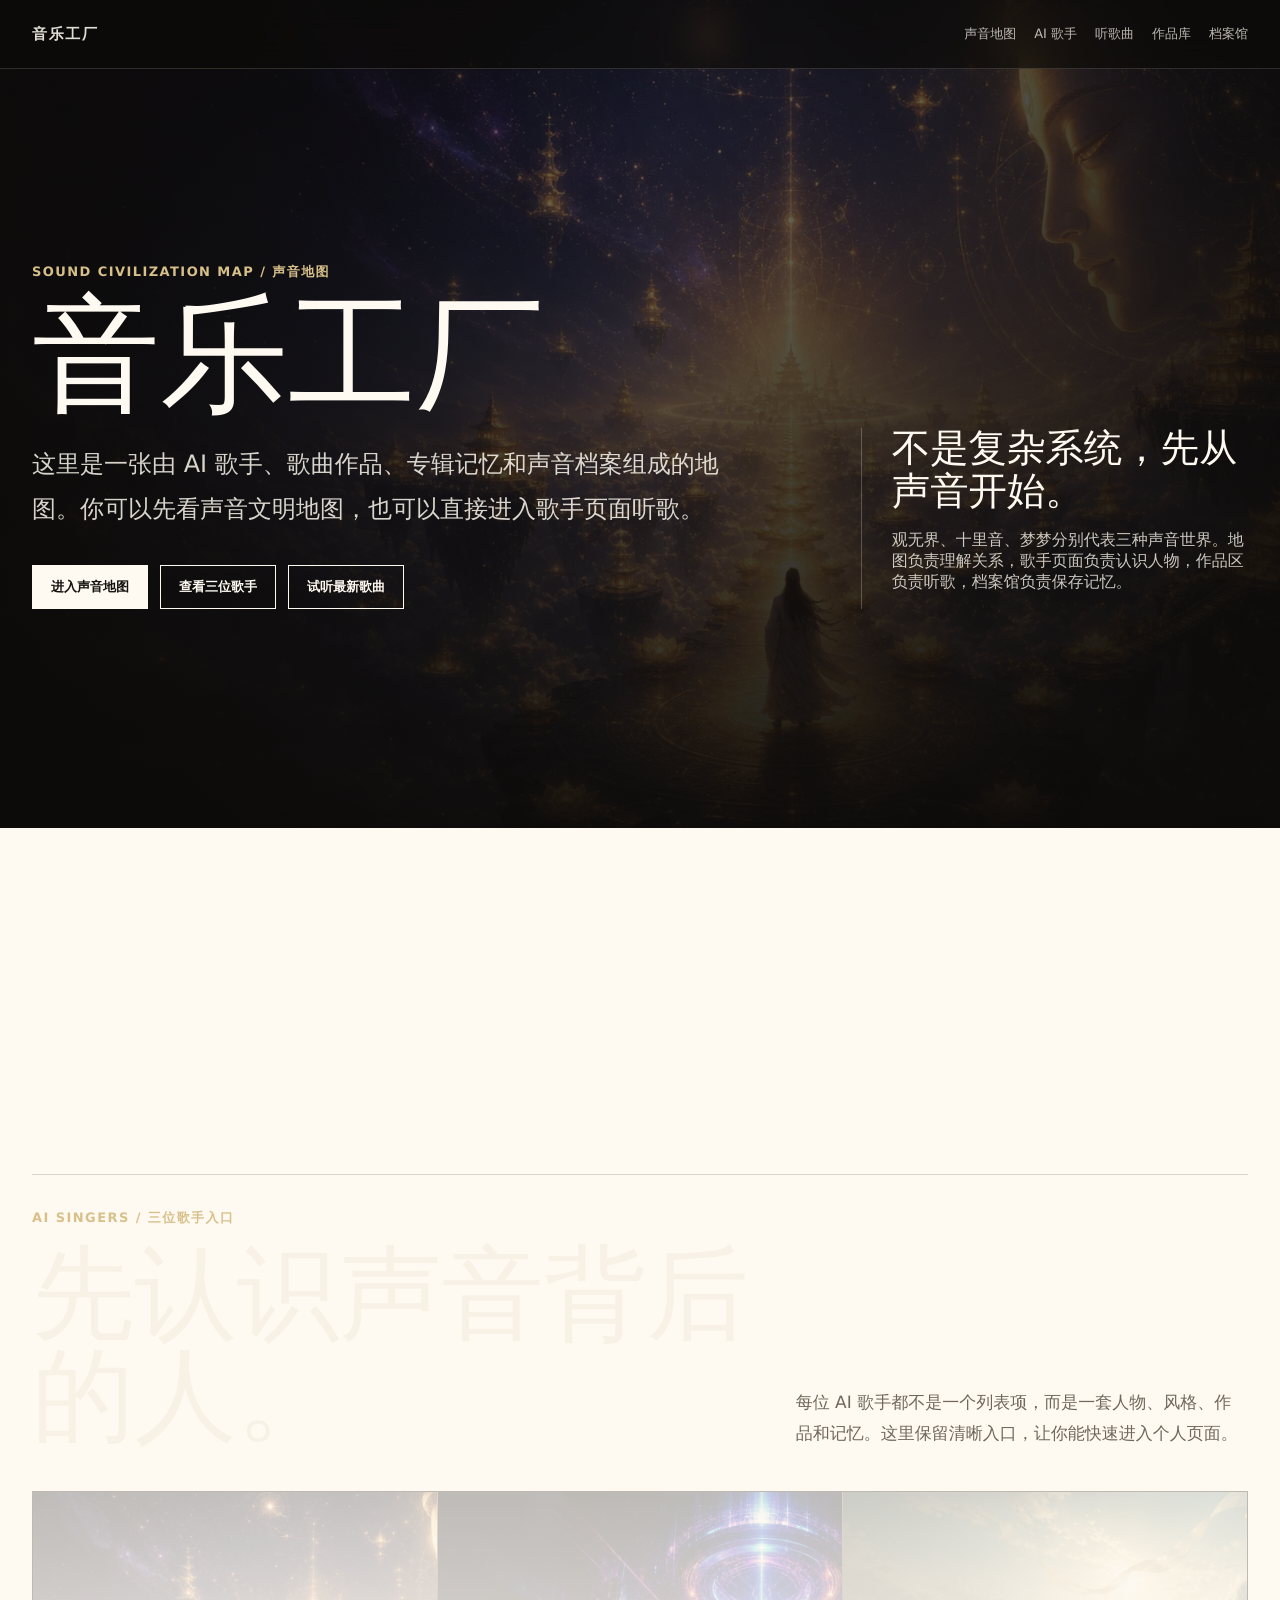
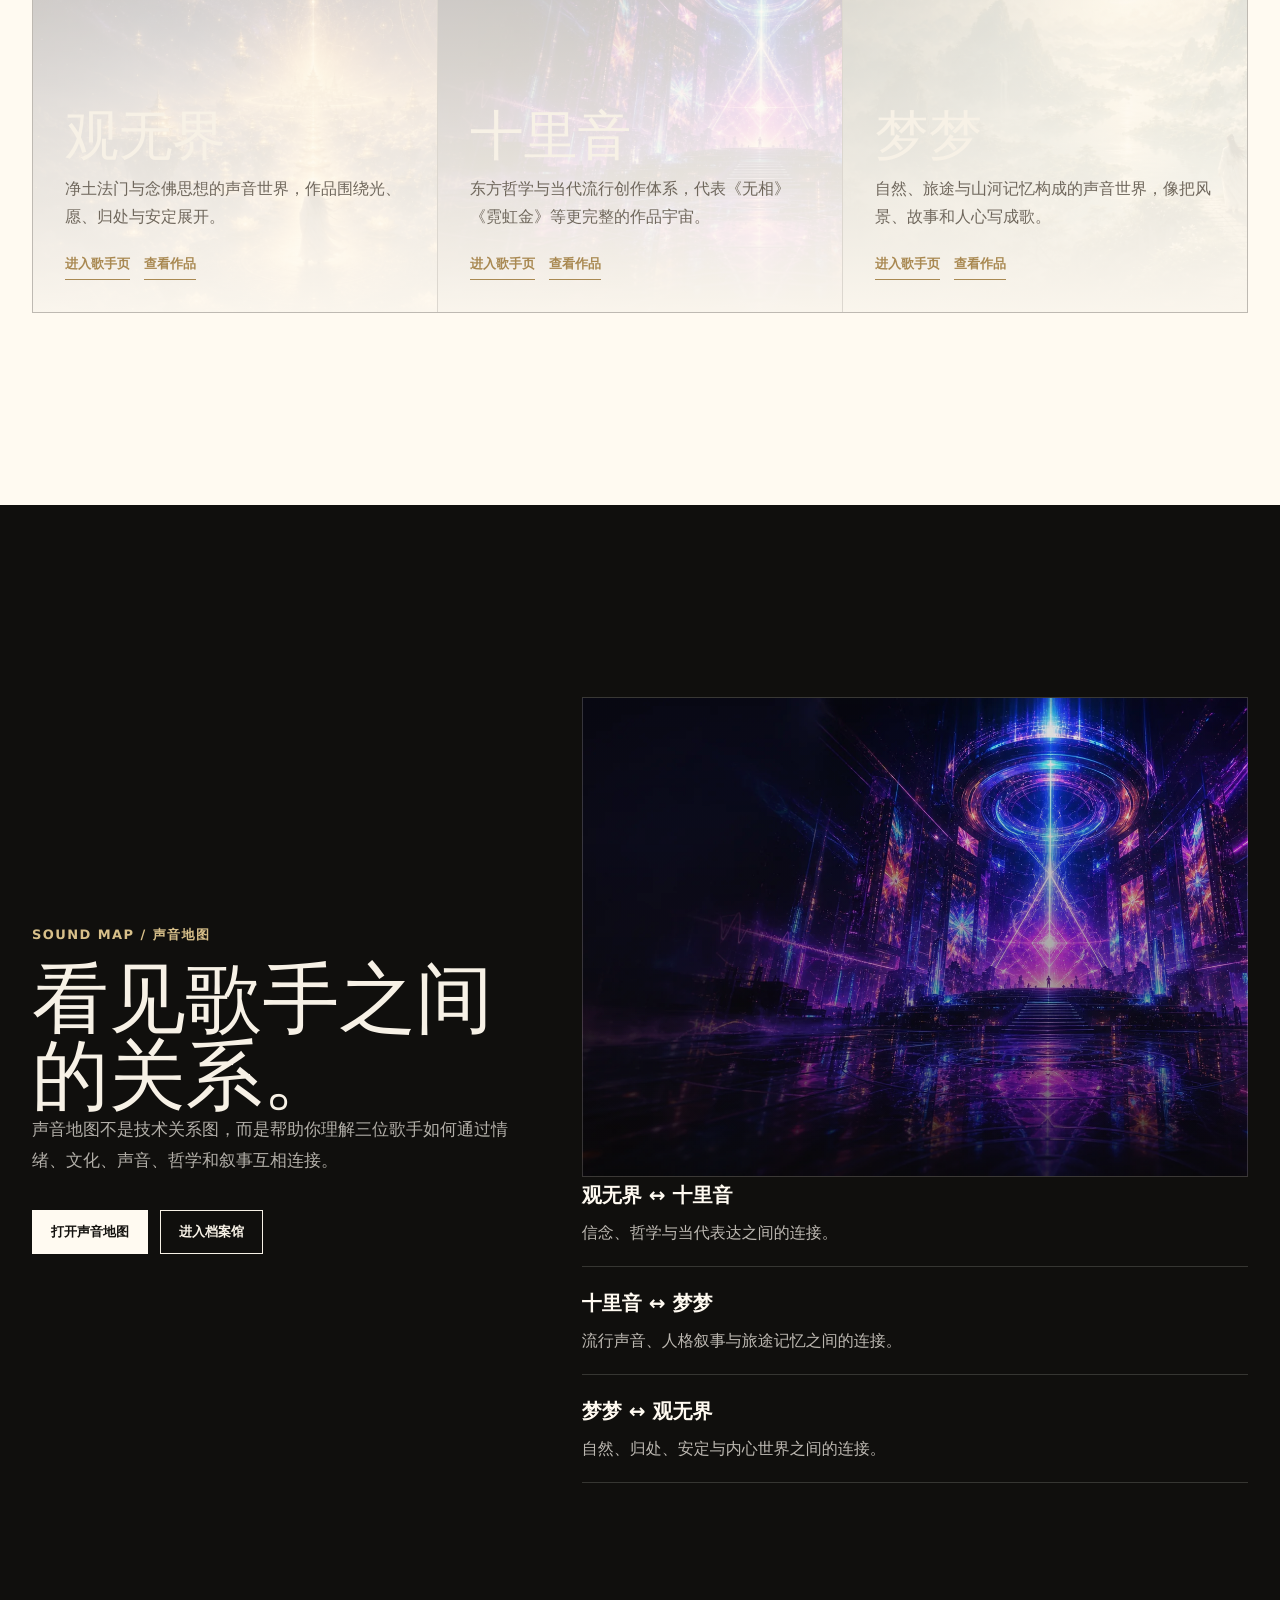
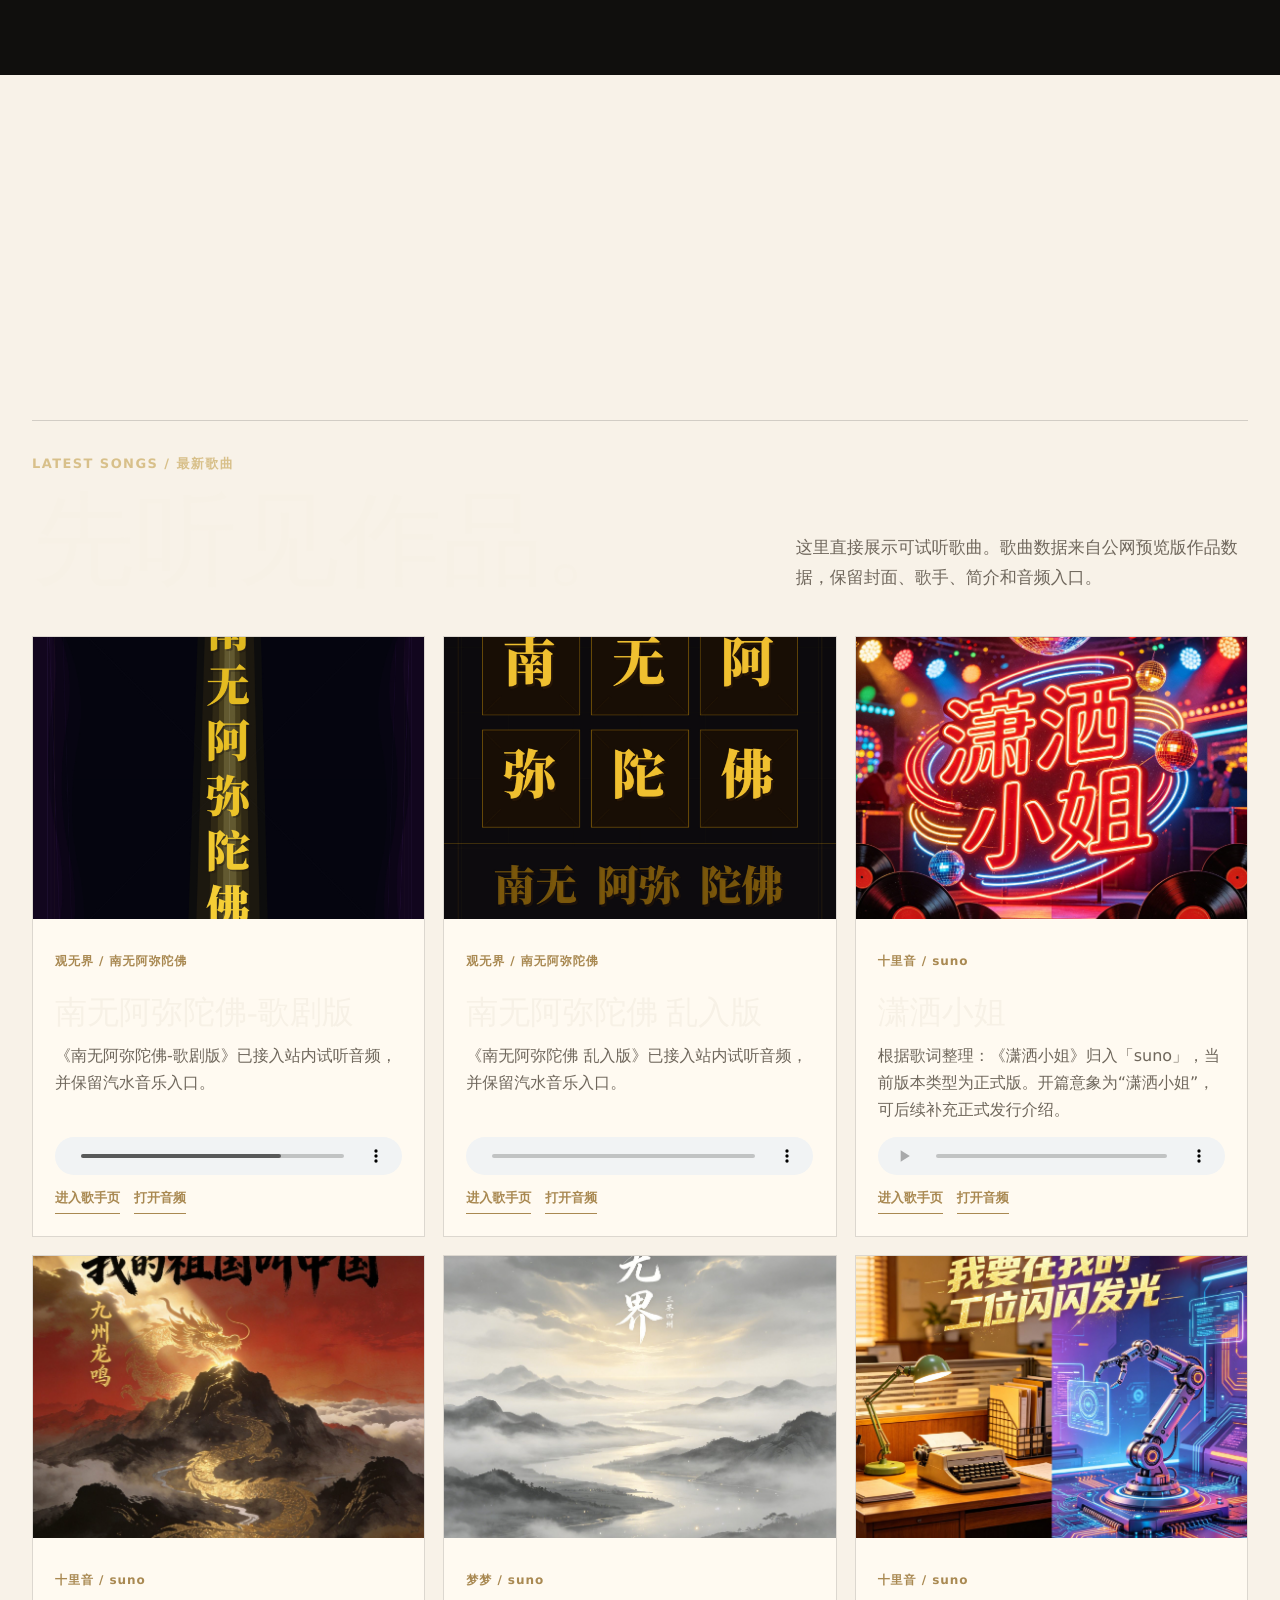
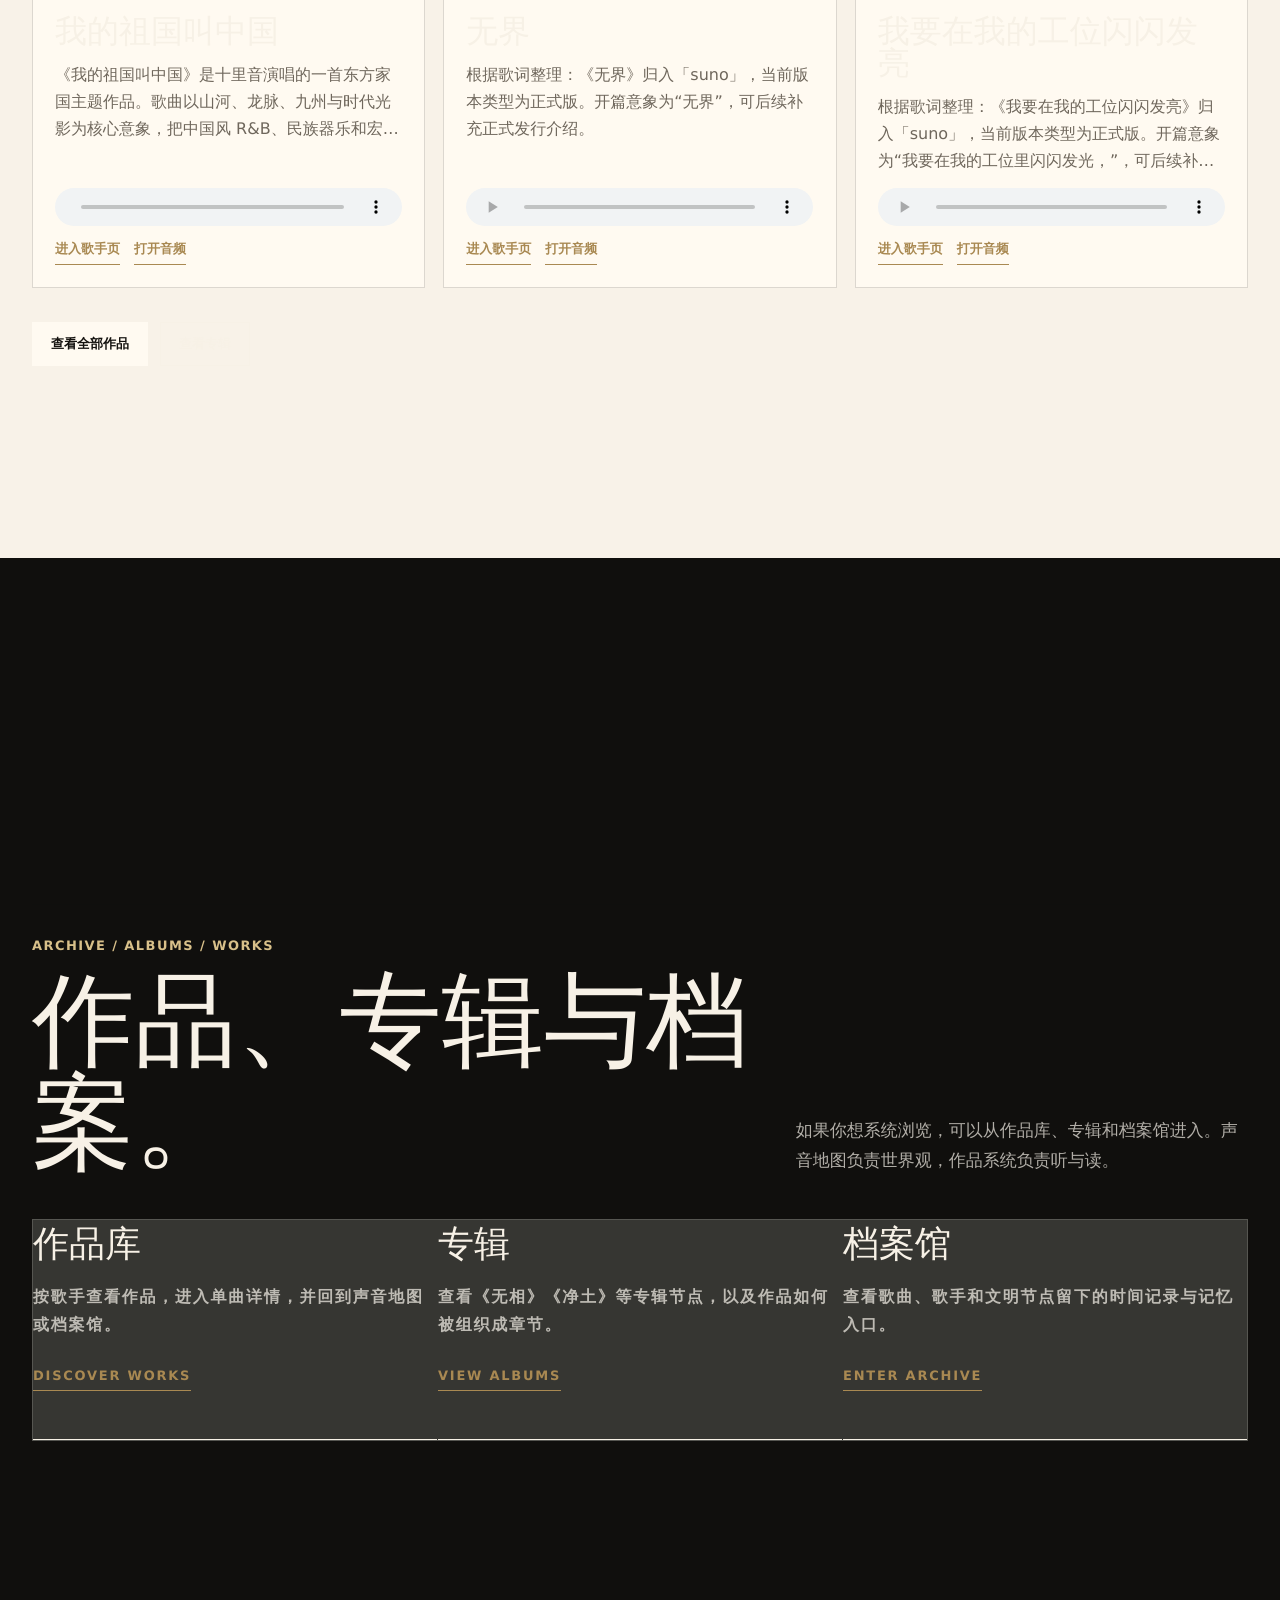
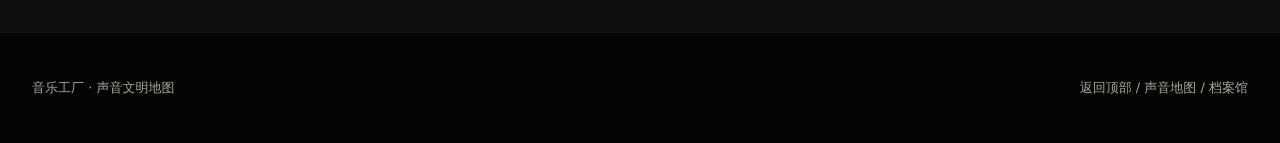
==== commit 0f18cce4: "Restore practical Chinese homepage" ====
--- a/index.html
+++ b/index.html
@@ -3,568 +3,611 @@
 <head>
   <meta charset="utf-8" />
   <meta name="viewport" content="width=device-width, initial-scale=1" />
-  <title>Music Factory | Cinematic Portal</title>
+  <title>音乐工厂 | 声音文明地图</title>
   <link rel="icon" href="data:," />
   <link rel="preload" as="image" href="assets/generated/music-map-guanwujie.webp" fetchpriority="high" />
   <style>
     :root {
-      --font-display: "Didot", "Bodoni 72", "Songti SC", "STSong", Georgia, serif;
-      --font-body: "Inter", "SF Pro Text", "Helvetica Neue", "Microsoft YaHei", system-ui, sans-serif;
-      --font-caption: "SF Pro Text", "Helvetica Neue", "Microsoft YaHei", system-ui, sans-serif;
-      --font-quote: "Times New Roman", "Songti SC", Georgia, serif;
-
-      --warm-white: #f7f3ea;
-      --paper: #fffdf8;
-      --charcoal: #14120f;
-      --record-black: #080706;
-      --warm-gray: #80786b;
-      --dark-gold: #a58a56;
-      --soft-gold: #d8c08a;
-      --line: rgba(255, 253, 248, .16);
-
-      --space-1: 8px;
-      --space-2: 16px;
-      --space-3: 24px;
-      --space-4: 32px;
-      --space-5: 40px;
-      --space-6: 48px;
-      --space-8: 64px;
-      --space-10: 80px;
-      --space-12: 96px;
-      --space-16: 128px;
-
-      --motion-fast: 320ms cubic-bezier(.2, .8, .2, 1);
-      --motion-base: 720ms cubic-bezier(.2, .8, .2, 1);
-      --motion-slow: 1600ms cubic-bezier(.19, 1, .22, 1);
-      --motion-cinematic: 8600ms cubic-bezier(.19, 1, .22, 1);
-
-      --spirit: url("assets/generated/music-map-guanwujie.webp");
-      --future: url("assets/generated/music-map-shiliyin.webp");
-      --nature: url("assets/generated/music-map-mengmeng.webp");
-      font-family: var(--font-body);
+      --font-display: "Songti SC", "STSong", "Noto Serif SC", Georgia, serif;
+      --font-body: "Microsoft YaHei", "PingFang SC", "Helvetica Neue", Arial, sans-serif;
+      --ink: #14120f;
+      --muted: #6f675c;
+      --paper: #f8f2e8;
+      --panel: #fffaf1;
+      --gold: #a98952;
+      --line: rgba(20, 18, 15, .15);
+      --dark: #0d0b09;
+      --white: #fffaf1;
+      --ease: cubic-bezier(.19, 1, .22, 1);
     }
 
     * { box-sizing: border-box; }
-    html { scroll-behavior: smooth; background: var(--record-black); }
+    html { scroll-behavior: smooth; background: var(--paper); }
     body {
       margin: 0;
-      min-height: 100vh;
-      color: var(--paper);
+      color: var(--ink);
+      background: linear-gradient(180deg, #0d0b09 0%, #17130f 40%, #f8f2e8 40.2%, #fbf6ee 100%);
+      font-family: var(--font-body);
+      letter-spacing: 0;
+      overflow-x: hidden;
+    }
+    a { color: inherit; text-decoration: none; }
+    img { display: block; max-width: 100%; }
+    .wrap { width: min(1180px, calc(100% - 40px)); margin: 0 auto; }
+
+    .topnav {
+      position: fixed;
+      top: 0;
+      left: 0;
+      right: 0;
+      z-index: 10;
+      background: rgba(13, 11, 9, .66);
+      backdrop-filter: blur(16px);
+      border-bottom: 1px solid rgba(255, 250, 241, .14);
+      color: rgba(255, 250, 241, .88);
+    }
+    .topnav-inner {
+      min-height: 68px;
+      display: flex;
+      align-items: center;
+      justify-content: space-between;
+      gap: 24px;
+    }
+    .brand {
+      font: 700 15px/1 var(--font-body);
+      letter-spacing: .08em;
+    }
+    .navlinks {
+      display: flex;
+      gap: 18px;
+      flex-wrap: wrap;
+      color: rgba(255, 250, 241, .72);
+      font-size: 13px;
+    }
+    .navlinks a:hover { color: var(--white); }
+
+    .hero {
+      min-height: 92svh;
+      display: grid;
+      align-items: center;
+      padding: 124px 0 80px;
+      color: var(--white);
       background:
-        radial-gradient(circle at 50% 12%, rgba(216,192,138,.16), transparent 34%),
-        linear-gradient(180deg, #050403 0%, #0d0b09 42%, #f3ecdf 100%);
-      overflow-x: hidden;
-      font-family: var(--font-body);
-      animation: pageArrival 900ms cubic-bezier(.19, 1, .22, 1) both;
-    }
-    body::before {
-      content: "";
-      position: fixed;
-      inset: 0;
-      z-index: -2;
-      pointer-events: none;
-      background:
-        radial-gradient(circle, rgba(255,253,248,.12) .48px, transparent .9px),
-        linear-gradient(90deg, rgba(255,253,248,.035) 1px, transparent 1px),
-        linear-gradient(180deg, rgba(255,253,248,.028) 1px, transparent 1px);
-      background-size: 7px 7px, 180px 180px, 180px 180px;
-      opacity: .28;
-      mask-image: linear-gradient(180deg, rgba(0,0,0,.82), transparent 72%);
-    }
-    a { color: inherit; text-decoration: none; }
-    h1, h2, h3, p { margin-top: 0; }
-    .wrap { width: min(1240px, calc(100% - var(--space-4))); margin: 0 auto; }
-
-    .cinematic-entrance {
-      min-height: 100svh;
-      position: relative;
-      display: grid;
-      place-items: center;
-      overflow: hidden;
-      isolation: isolate;
-      background:
-        linear-gradient(90deg, rgba(5,4,3,.92), rgba(5,4,3,.44) 48%, rgba(5,4,3,.92)),
-        linear-gradient(180deg, rgba(5,4,3,.28), rgba(5,4,3,.86)),
-        var(--spirit) center / cover no-repeat;
-    }
-    .cinematic-entrance::before {
-      content: "";
-      position: absolute;
-      inset: -8%;
-      z-index: -1;
-      background:
-        radial-gradient(ellipse at 50% 42%, rgba(255,253,248,.24), transparent 20%),
-        radial-gradient(ellipse at 50% 54%, rgba(216,192,138,.26), transparent 35%),
-        radial-gradient(ellipse at 20% 78%, rgba(255,253,248,.08), transparent 28%);
-      animation: breathingLight 9000ms ease-in-out infinite alternate;
-      filter: blur(1px) saturate(.62);
-    }
-    .cinematic-entrance::after {
-      content: "";
-      position: absolute;
-      inset: 0;
-      pointer-events: none;
-      background:
-        linear-gradient(90deg, rgba(5,4,3,.86), transparent 30%, transparent 70%, rgba(5,4,3,.88)),
-        linear-gradient(180deg, rgba(5,4,3,.62), transparent 32%, rgba(5,4,3,.94));
-    }
-    .entrance-inner {
-      position: relative;
-      z-index: 1;
-      width: min(920px, calc(100% - var(--space-4)));
-      text-align: center;
-      transform: translateY(var(--cinematic-y, 0)) scale(1.01);
-      animation: softOpeningZoom var(--motion-cinematic) both;
-    }
-    .cinematic-mark {
-      margin: 0 0 var(--space-4);
-      color: rgba(255,253,248,.72);
-      font: 900 11px/1 var(--font-caption);
-      letter-spacing: .2em;
-      text-transform: uppercase;
-      animation: fadeInSlow 1800ms ease 800ms both;
-    }
-    .cinematic-title {
-      margin: 0 0 var(--space-4);
-      font: 500 clamp(72px, 11vw, 164px)/.82 var(--font-display);
+        linear-gradient(90deg, rgba(13, 11, 9, .9), rgba(13, 11, 9, .35) 52%, rgba(13, 11, 9, .84)),
+        linear-gradient(180deg, rgba(13, 11, 9, .16), rgba(13, 11, 9, .9)),
+        url("assets/generated/music-map-guanwujie.webp") center / cover no-repeat;
+    }
+    .hero-grid {
+      display: grid;
+      grid-template-columns: minmax(0, 1.05fr) minmax(280px, .55fr);
+      gap: clamp(36px, 7vw, 96px);
+      align-items: end;
+    }
+    .eyebrow {
+      margin: 0 0 18px;
+      color: #d8c08a;
+      font-size: 13px;
+      letter-spacing: .18em;
+      font-weight: 800;
+    }
+    h1 {
+      margin: 0;
+      font-family: var(--font-display);
+      font-weight: 500;
+      font-size: clamp(56px, 10vw, 142px);
+      line-height: .9;
       letter-spacing: 0;
-      text-wrap: balance;
-      clip-path: inset(0);
-      text-shadow: 0 18px 60px rgba(0,0,0,.46);
-      animation: titleFloat 6600ms ease-in-out 900ms both;
-    }
-    .cinematic-subtitle {
-      max-width: 780px;
-      margin: 0 auto var(--space-8);
-      color: rgba(255,253,248,.88);
-      font: 400 clamp(30px, 4.6vw, 68px)/1.02 var(--font-quote);
-      letter-spacing: 0;
-      text-wrap: balance;
-      opacity: .96;
-      transform: translateY(0);
-      animation: subtitleFloat 7600ms ease-in-out 1800ms both;
-    }
-    .enter-civilization {
-      display: inline-block;
-      padding-bottom: 8px;
-      color: var(--paper);
-      border-bottom: 1px solid rgba(255,253,248,.78);
-      font: 900 12px/1 var(--font-caption);
-      letter-spacing: .18em;
-      text-transform: uppercase;
-      opacity: .92;
-      transform: translateY(0);
-      animation: ctaPulse 7200ms ease-in-out 3200ms both;
-      transition: color var(--motion-fast), transform var(--motion-fast), border-color var(--motion-fast);
-    }
-    .enter-civilization:hover { color: var(--soft-gold); border-color: currentColor; transform: translateY(12px); }
-    .entrance-silence {
-      position: absolute;
-      left: 50%;
-      bottom: var(--space-5);
-      z-index: 2;
-      width: 1px;
-      height: 64px;
-      opacity: 0;
-      transform: translateX(-50%);
-      animation: fadeInSlow 2200ms ease 7200ms both;
-      background: linear-gradient(180deg, transparent, rgba(255,253,248,.54), transparent);
-    }
+    }
+    .hero-copy {
+      max-width: 720px;
+      margin: 28px 0 0;
+      color: rgba(255, 250, 241, .84);
+      font-size: clamp(18px, 2vw, 24px);
+      line-height: 1.85;
+    }
+    .hero-panel {
+      border-left: 1px solid rgba(255, 250, 241, .24);
+      padding-left: 30px;
+      color: rgba(255, 250, 241, .78);
+    }
+    .hero-panel strong {
+      display: block;
+      margin-bottom: 14px;
+      color: var(--white);
+      font-family: var(--font-display);
+      font-size: clamp(28px, 3vw, 44px);
+      font-weight: 500;
+      line-height: 1.12;
+    }
+    .hero-actions,
+    .section-actions {
+      display: flex;
+      gap: 12px;
+      flex-wrap: wrap;
+      margin-top: 34px;
+    }
+    .btn {
+      display: inline-flex;
+      align-items: center;
+      justify-content: center;
+      min-height: 44px;
+      padding: 12px 18px;
+      border: 1px solid currentColor;
+      font-size: 13px;
+      font-weight: 800;
+      transition: transform .55s var(--ease), background .55s var(--ease), color .55s var(--ease);
+    }
+    .btn.primary {
+      background: var(--white);
+      color: var(--ink);
+      border-color: var(--white);
+    }
+    .btn:hover { transform: translateY(-3px); background: rgba(255, 250, 241, .14); }
+    .btn.primary:hover { background: #d8c08a; border-color: #d8c08a; }
 
     .section {
-      position: relative;
-      padding: clamp(112px, 14vw, 208px) 0;
-      color: var(--charcoal);
-      background: var(--warm-white);
-      overflow: hidden;
-      content-visibility: auto;
-      contain-intrinsic-size: 900px;
-    }
+      padding: clamp(76px, 10vw, 132px) 0;
+      background: var(--paper);
+    }
+    .section.alt { background: #fffaf1; }
     .section.dark {
-      color: var(--paper);
-      background:
-        radial-gradient(circle at 68% 18%, rgba(165,138,86,.18), transparent 30%),
-        linear-gradient(180deg, #0c0a08 0%, #17130f 100%);
-    }
-    .eyebrow {
-      margin: 0 0 var(--space-3);
-      color: var(--dark-gold);
-      font: 900 11px/1 var(--font-caption);
-      letter-spacing: .18em;
-      text-transform: uppercase;
-    }
-    .section-title {
-      max-width: 940px;
-      margin: 0 0 var(--space-8);
-      font: 500 clamp(50px, 8vw, 120px)/.86 var(--font-display);
-      letter-spacing: 0;
-      text-wrap: balance;
-    }
-
-    .civilization-emergence {
-      min-height: 1120px;
-      padding-bottom: clamp(160px, 18vw, 260px);
-    }
-    .node-field {
-      position: relative;
-      min-height: 680px;
-    }
-    .civilization-node {
-      position: absolute;
-      width: min(420px, 34vw);
-      min-height: 440px;
+      background: var(--dark);
+      color: var(--white);
+    }
+    .section-head {
+      display: grid;
+      grid-template-columns: minmax(0, .8fr) minmax(280px, .5fr);
+      gap: 40px;
+      align-items: end;
+      margin-bottom: 46px;
+    }
+    h2 {
+      margin: 0;
+      font-family: var(--font-display);
+      font-weight: 500;
+      font-size: clamp(38px, 6vw, 88px);
+      line-height: 1;
+    }
+    .section-lead {
+      margin: 0;
+      color: var(--muted);
+      font-size: 17px;
+      line-height: 1.8;
+    }
+    .dark .section-lead { color: rgba(255, 250, 241, .68); }
+
+    .artist-row {
+      display: grid;
+      grid-template-columns: repeat(3, minmax(0, 1fr));
+      gap: 1px;
+      background: var(--line);
+      border: 1px solid var(--line);
+    }
+    .artist-entry {
+      min-height: 420px;
       display: flex;
       flex-direction: column;
       justify-content: flex-end;
-      padding: var(--space-4);
-      color: var(--paper);
+      padding: 32px;
+      background: var(--panel);
+      position: relative;
       overflow: hidden;
       isolation: isolate;
-      background: #17130f;
-      box-shadow: 0 32px 90px rgba(20,18,15,.18);
-      transform: translate3d(0, var(--float-y, 0), 0);
-      animation: nodeBreath 7600ms ease-in-out infinite alternate;
-      transition: transform var(--motion-slow), clip-path var(--motion-slow), color var(--motion-base);
-    }
-    .civilization-node::before {
+    }
+    .artist-entry::before {
       content: "";
       position: absolute;
       inset: 0;
       z-index: -2;
-      background: var(--node-image) center / cover no-repeat;
-      transform: scale(1.04);
-      transition: transform var(--motion-slow), filter var(--motion-slow);
-      filter: saturate(.86);
-    }
-    .civilization-node::after {
+      background: var(--artist-image) center / cover no-repeat;
+      opacity: .28;
+      filter: saturate(.82);
+      transform: scale(1.02);
+      transition: transform 1.2s var(--ease), opacity 1.2s var(--ease);
+    }
+    .artist-entry::after {
       content: "";
       position: absolute;
       inset: 0;
       z-index: -1;
+      background: linear-gradient(180deg, rgba(255, 250, 241, .08), rgba(255, 250, 241, .92));
+    }
+    .artist-entry:hover::before { transform: scale(1.08); opacity: .38; }
+    .artist-entry h3 {
+      margin: 0 0 12px;
+      font-family: var(--font-display);
+      font-size: clamp(34px, 4.2vw, 62px);
+      font-weight: 500;
+      line-height: 1;
+    }
+    .artist-entry p {
+      margin: 0 0 24px;
+      color: var(--muted);
+      line-height: 1.75;
+    }
+    .artist-actions { display: flex; gap: 14px; flex-wrap: wrap; }
+    .text-link {
+      padding-bottom: 6px;
+      border-bottom: 1px solid currentColor;
+      color: var(--gold);
+      font-size: 13px;
+      font-weight: 800;
+    }
+
+    .map-strip {
+      display: grid;
+      grid-template-columns: minmax(0, .75fr) minmax(0, 1fr);
+      gap: 50px;
+      align-items: center;
+    }
+    .map-window {
+      min-height: 480px;
       background:
-        radial-gradient(ellipse at 28% 18%, rgba(255,253,248,.18), transparent 28%),
-        linear-gradient(180deg, rgba(5,4,3,.14), rgba(5,4,3,.84));
-    }
-    .civilization-node:hover { transform: translate3d(0, calc(var(--float-y, 0) - 10px), 0) scale(1.018); }
-    .civilization-node:hover::before { transform: scale(1.085); filter: saturate(.94); }
-    .node-artists {
-      --node-image: var(--spirit);
-      left: 0;
-      top: 26px;
-      clip-path: inset(0 7% 10% 0);
-      animation-delay: 0ms;
-    }
-    .node-map {
-      --node-image: var(--future);
-      right: 3%;
-      top: 156px;
-      clip-path: inset(8% 0 0 12%);
-      animation-delay: 900ms;
-    }
-    .node-archive {
-      --node-image: var(--nature);
-      left: 27%;
-      top: 430px;
-      clip-path: inset(0 0 8% 8%);
-      animation-delay: 1700ms;
-    }
-    .node-kicker {
-      color: rgba(255,253,248,.66);
-      font: 900 11px/1 var(--font-caption);
-      letter-spacing: .16em;
-      text-transform: uppercase;
-    }
-    .node-title {
-      margin: var(--space-2) 0 var(--space-2);
-      font: 500 clamp(34px, 4.6vw, 64px)/.9 var(--font-display);
-      letter-spacing: 0;
-    }
-    .node-copy {
-      max-width: 320px;
-      margin: 0 0 var(--space-4);
-      color: rgba(255,253,248,.76);
-      font: 400 15px/1.72 var(--font-body);
-      opacity: .78;
-      transform: translateY(10px);
-      transition: opacity var(--motion-base), transform var(--motion-base);
-    }
-    .civilization-node:hover .node-copy { opacity: 1; transform: translateY(0); }
-    .node-link {
-      align-self: flex-start;
-      padding-bottom: 7px;
-      border-bottom: 1px solid currentColor;
-      font: 900 11px/1 var(--font-caption);
-      letter-spacing: .16em;
-      text-transform: uppercase;
-    }
-
-    .narrative-layer {
-      min-height: 100svh;
-      display: grid;
-      align-items: center;
-    }
-    .narrative-lines {
-      max-width: 980px;
-      display: grid;
-      gap: clamp(18px, 3vw, 34px);
-    }
-    .narrative-line {
+        linear-gradient(180deg, rgba(13, 11, 9, .08), rgba(13, 11, 9, .56)),
+        url("assets/generated/music-map-shiliyin.webp") center / cover no-repeat;
+      border: 1px solid rgba(255, 250, 241, .18);
+    }
+    .map-points {
+      display: grid;
+      gap: 18px;
+      color: rgba(255, 250, 241, .72);
+      line-height: 1.8;
+    }
+    .map-point {
+      padding-bottom: 18px;
+      border-bottom: 1px solid rgba(255, 250, 241, .16);
+    }
+    .map-point strong {
+      display: block;
+      margin-bottom: 6px;
+      color: var(--white);
+      font-size: 20px;
+    }
+
+    .song-grid {
+      display: grid;
+      grid-template-columns: repeat(3, minmax(0, 1fr));
+      gap: 18px;
+    }
+    .song-card {
+      display: grid;
+      grid-template-rows: auto 1fr;
+      background: var(--panel);
+      border: 1px solid var(--line);
+      overflow: hidden;
+    }
+    .song-cover {
+      aspect-ratio: 1 / .72;
+      background: #e9ddc9 center / cover no-repeat;
+    }
+    .song-body {
+      padding: 22px;
+      display: flex;
+      flex-direction: column;
+      gap: 14px;
+    }
+    .song-meta {
+      color: var(--gold);
+      font-size: 12px;
+      font-weight: 800;
+      letter-spacing: .08em;
+    }
+    .song-title {
       margin: 0;
-      font: 500 clamp(42px, 7.8vw, 118px)/.9 var(--font-display);
-      letter-spacing: 0;
-      text-wrap: balance;
-    }
-    .narrative-line.quiet {
-      color: rgba(255,253,248,.62);
-      font-family: var(--font-quote);
-      font-weight: 400;
-    }
-
-    .entry-flow {
-      background:
-        linear-gradient(180deg, #f7f3ea 0%, #eee4d4 100%);
-    }
-    .flow-list {
-      display: grid;
-      margin-top: var(--space-8);
-      border-top: 1px solid rgba(20,18,15,.14);
-    }
-    .flow-step {
-      display: grid;
-      grid-template-columns: 120px minmax(0, 1fr) auto;
-      gap: var(--space-4);
-      align-items: center;
-      min-height: 168px;
-      padding: var(--space-4) 0;
-      border-bottom: 1px solid rgba(20,18,15,.14);
-      transition: padding var(--motion-base), color var(--motion-base);
-    }
-    .flow-step:hover { padding-left: var(--space-3); color: var(--dark-gold); }
-    .flow-index {
-      color: var(--dark-gold);
-      font: 900 11px/1 var(--font-caption);
-      letter-spacing: .18em;
-      text-transform: uppercase;
-    }
-    .flow-title {
-      display: block;
-      font: 500 clamp(36px, 6vw, 86px)/.9 var(--font-display);
-      letter-spacing: 0;
-    }
-    .flow-note {
-      display: block;
-      max-width: 540px;
-      margin-top: var(--space-2);
-      color: var(--warm-gray);
-      font: 400 15px/1.72 var(--font-body);
-    }
-    .flow-action {
-      white-space: nowrap;
-      border-bottom: 1px solid currentColor;
-      padding-bottom: 7px;
-      font: 900 11px/1 var(--font-caption);
-      letter-spacing: .16em;
-      text-transform: uppercase;
-    }
-
-    .portal-footer {
-      padding: var(--space-10) 0;
-      color: rgba(255,253,248,.72);
-      background: var(--record-black);
+      font-family: var(--font-display);
+      font-size: 32px;
+      font-weight: 500;
+      line-height: 1;
+    }
+    .song-intro {
+      margin: 0;
+      color: var(--muted);
+      line-height: 1.7;
+      display: -webkit-box;
+      -webkit-line-clamp: 3;
+      -webkit-box-orient: vertical;
+      overflow: hidden;
+    }
+    audio {
+      width: 100%;
+      height: 38px;
+      margin-top: auto;
+    }
+    .song-links {
+      display: flex;
+      gap: 14px;
+      flex-wrap: wrap;
+    }
+
+    .route-row {
+      display: grid;
+      grid-template-columns: repeat(3, minmax(0, 1fr));
+      gap: 1px;
+      background: rgba(255, 250, 241, .16);
+      border: 1px solid rgba(255, 250, 241, .16);
+    }
+    .route {
+      min-height: 220px;
+      padding: 28px;
+      background: rgba(255, 250, 241, .055);
+    }
+    .route h3 {
+      margin: 0 0 14px;
+      font-family: var(--font-display);
+      font-size: 36px;
+      font-weight: 500;
+    }
+    .route p {
+      margin: 0 0 26px;
+      color: rgba(255, 250, 241, .68);
+      line-height: 1.75;
+    }
+
+    .footer {
+      padding: 46px 0;
+      background: #050403;
+      color: rgba(255, 250, 241, .66);
+      font-size: 13px;
     }
     .footer-inner {
       display: flex;
       justify-content: space-between;
-      gap: var(--space-4);
+      gap: 18px;
       flex-wrap: wrap;
-      font: 900 11px/1.6 var(--font-caption);
-      letter-spacing: .16em;
-      text-transform: uppercase;
     }
 
     .reveal {
       opacity: 0;
-      transform: translateY(48px);
-      filter: blur(12px);
-      transition: opacity 1200ms var(--motion-slow), transform 1200ms var(--motion-slow), filter 1200ms var(--motion-slow);
-    }
-    .reveal.is-visible { opacity: 1; transform: translateY(0); filter: blur(0); }
-
-    @keyframes fadeInSlow { from { opacity: 0; } to { opacity: 1; } }
-    @keyframes fadeRise { from { opacity: 0; transform: translateY(18px); } to { opacity: 1; transform: translateY(0); } }
-    @keyframes maskReveal { from { clip-path: inset(0 0 100% 0); filter: blur(8px); } to { clip-path: inset(0); filter: blur(0); } }
-    @keyframes titleFloat { from { opacity: .82; transform: translateY(10px); clip-path: inset(0 0 9% 0); } to { opacity: 1; transform: translateY(0); clip-path: inset(0); } }
-    @keyframes subtitleFloat { from { opacity: .58; transform: translateY(14px); } to { opacity: .96; transform: translateY(0); } }
-    @keyframes ctaPulse { from { opacity: .62; } to { opacity: .96; } }
-    @keyframes breathingLight { from { opacity: .48; transform: scale(.985); } to { opacity: .86; transform: scale(1.035); } }
-    @keyframes softOpeningZoom { from { opacity: .82; transform: translateY(16px) scale(.975); } to { opacity: 1; transform: translateY(0) scale(1.018); } }
-    @keyframes nodeBreath { from { --float-y: -6px; } to { --float-y: 10px; } }
-    @keyframes pageArrival { from { opacity: 0; filter: blur(8px); } to { opacity: 1; filter: blur(0); } }
-
-    @media (prefers-reduced-motion: reduce) {
-      *, *::before, *::after {
-        animation-duration: .001ms !important;
-        animation-delay: 0ms !important;
-        animation-iteration-count: 1 !important;
-        scroll-behavior: auto !important;
-        transition-duration: .001ms !important;
+      transform: translateY(28px);
+      transition: opacity 900ms var(--ease), transform 900ms var(--ease);
+    }
+    .reveal.is-visible { opacity: 1; transform: translateY(0); }
+
+    @media (max-width: 900px) {
+      .topnav { position: static; background: #0d0b09; }
+      .topnav-inner,
+      .section-head,
+      .hero-grid,
+      .map-strip {
+        grid-template-columns: 1fr;
       }
-    }
-
-    @media (max-width: 920px) {
-      .civilization-emergence { min-height: auto; }
-      .node-field { min-height: 0; display: grid; gap: var(--space-4); }
-      .civilization-node {
-        position: relative;
-        inset: auto;
-        width: 100%;
-        min-height: 420px;
-        clip-path: inset(0);
+      .topnav-inner { align-items: flex-start; flex-direction: column; padding: 18px 0; }
+      .hero { min-height: auto; padding-top: 72px; }
+      .hero-panel { border-left: 0; border-top: 1px solid rgba(255, 250, 241, .2); padding: 24px 0 0; }
+      .artist-row,
+      .song-grid,
+      .route-row {
+        grid-template-columns: 1fr;
       }
-      .flow-step { grid-template-columns: 1fr; align-items: start; }
-      .flow-action { justify-self: start; }
-    }
-    @media (max-width: 760px) {
-      .wrap { width: min(100% - 32px, 1240px); }
-      .cinematic-entrance { background-position: 58% center; }
-      .cinematic-entrance::before { animation-duration: 1ms; opacity: .56; transform: none; }
-      body { animation-duration: 520ms; }
-      .entrance-inner { text-align: left; }
-      .cinematic-title { font-size: clamp(58px, 18vw, 88px); }
-      .cinematic-subtitle { max-width: 320px; font-size: clamp(28px, 8vw, 40px); margin-left: 0; margin-right: 0; }
-      .section { padding: 92px 0; }
-      .section-title { font-size: clamp(44px, 14vw, 72px); }
-      .civilization-node { min-height: 360px; padding: var(--space-3); }
-      .narrative-line { font-size: clamp(40px, 13vw, 68px); }
-      .flow-step { min-height: 144px; gap: var(--space-2); }
-      .flow-title { font-size: clamp(36px, 12vw, 60px); }
+      .artist-entry { min-height: 340px; }
+      .map-window { min-height: 340px; }
+    }
+
+    @media (max-width: 560px) {
+      .wrap { width: min(100% - 28px, 1180px); }
+      .navlinks { gap: 12px; font-size: 12px; }
+      h1 { font-size: clamp(48px, 17vw, 78px); }
+      .hero-copy { font-size: 17px; }
+      .section { padding: 68px 0; }
+      .artist-entry,
+      .route,
+      .song-body { padding: 22px; }
     }
   </style>
   <link rel="stylesheet" href="assets/visual-system-v3.css" />
 </head>
 <body>
-  <header class="cinematic-entrance" id="top" data-knowledge-section="homepage-v3.entrance">
-    <div class="entrance-inner">
-      <p class="cinematic-mark">Music Factory</p>
-      <h1 class="cinematic-title">Music Factory</h1>
-      <p class="cinematic-subtitle">A Civilization of Voices</p>
-      <a class="enter-civilization" href="#emergence">Enter Civilization</a>
+  <nav class="topnav">
+    <div class="wrap topnav-inner">
+      <a class="brand" href="#top">音乐工厂</a>
+      <div class="navlinks">
+        <a href="sound-civilization-map.html">声音地图</a>
+        <a href="#artists">AI 歌手</a>
+        <a href="#songs">听歌曲</a>
+        <a href="works/index.html">作品库</a>
+        <a href="archive/index.html">档案馆</a>
+      </div>
     </div>
-    <a class="entrance-silence" href="#emergence" aria-label="Enter Music Civilization"></a>
+  </nav>
+
+  <header class="hero" id="top">
+    <div class="wrap hero-grid">
+      <div>
+        <p class="eyebrow">Sound Civilization Map / 声音地图</p>
+        <h1>音乐工厂</h1>
+        <p class="hero-copy">这里是一张由 AI 歌手、歌曲作品、专辑记忆和声音档案组成的地图。你可以先看声音文明地图，也可以直接进入歌手页面听歌。</p>
+        <div class="hero-actions">
+          <a class="btn primary" href="sound-civilization-map.html">进入声音地图</a>
+          <a class="btn" href="#artists">查看三位歌手</a>
+          <a class="btn" href="#songs">试听最新歌曲</a>
+        </div>
+      </div>
+      <aside class="hero-panel">
+        <strong>不是复杂系统，先从声音开始。</strong>
+        <p>观无界、十里音、梦梦分别代表三种声音世界。地图负责理解关系，歌手页面负责认识人物，作品区负责听歌，档案馆负责保存记忆。</p>
+      </aside>
+    </div>
   </header>
 
   <main>
-    <section class="section civilization-emergence" id="emergence" data-knowledge-section="homepage-v3.civilization-emergence">
+    <section class="section alt" id="artists">
       <div class="wrap reveal">
-        <p class="eyebrow">Civilization Emergence</p>
-        <h2 class="section-title">Three presences begin to surface.</h2>
-        <div class="node-field" aria-label="Music Factory civilization entry nodes">
-          <a class="civilization-node node-artists" href="spirit-realm.html">
-            <span class="node-kicker">01 / Personality Worlds</span>
-            <span class="node-title">Artists Universe</span>
-            <span class="node-copy">Enter the origin of voices. Each artist is a civilization with identity, worldview, memory, and sound.</span>
-            <span class="node-link">Enter Artists</span>
-          </a>
-          <a class="civilization-node node-map" href="sound-civilization-map.html">
-            <span class="node-kicker">02 / Living Atlas</span>
-            <span class="node-title">Sound Civilization Map</span>
-            <span class="node-copy">Move through emotional, cultural, philosophical, and narrative connections between voices.</span>
-            <span class="node-link">Explore Sound Map</span>
-          </a>
-          <a class="civilization-node node-archive" href="works/index.html">
-            <span class="node-kicker">03 / Memory and Works</span>
-            <span class="node-title">Archive / Works</span>
-            <span class="node-copy">Follow works as chapters, albums as memory collections, and archive records as traces of time.</span>
-            <span class="node-link">Discover Works</span>
-          </a>
+        <div class="section-head">
+          <div>
+            <p class="eyebrow">AI Singers / 三位歌手入口</p>
+            <h2>先认识声音背后的人。</h2>
+          </div>
+          <p class="section-lead">每位 AI 歌手都不是一个列表项，而是一套人物、风格、作品和记忆。这里保留清晰入口，让你能快速进入个人页面。</p>
+        </div>
+        <div class="artist-row">
+          <article class="artist-entry" style="--artist-image: url('assets/generated/music-map-guanwujie.webp')">
+            <h3>观无界</h3>
+            <p>净土法门与念佛思想的声音世界，作品围绕光、愿、归处与安定展开。</p>
+            <div class="artist-actions">
+              <a class="text-link" href="artists/guanwujie.html">进入歌手页</a>
+              <a class="text-link" href="works/index.html?artist=guanwujie">查看作品</a>
+            </div>
+          </article>
+          <article class="artist-entry" style="--artist-image: url('assets/generated/music-map-shiliyin.webp')">
+            <h3>十里音</h3>
+            <p>东方哲学与当代流行创作体系，代表《无相》《霓虹金》等更完整的作品宇宙。</p>
+            <div class="artist-actions">
+              <a class="text-link" href="artists/shiliyin.html">进入歌手页</a>
+              <a class="text-link" href="works/index.html?artist=shiliyin">查看作品</a>
+            </div>
+          </article>
+          <article class="artist-entry" style="--artist-image: url('assets/generated/music-map-mengmeng.webp')">
+            <h3>梦梦</h3>
+            <p>自然、旅途与山河记忆构成的声音世界，像把风景、故事和人心写成歌。</p>
+            <div class="artist-actions">
+              <a class="text-link" href="artists/mengmeng.html">进入歌手页</a>
+              <a class="text-link" href="works/index.html?artist=mengmeng">查看作品</a>
+            </div>
+          </article>
         </div>
       </div>
     </section>
 
-    <section class="section dark narrative-layer" id="narrative" data-knowledge-section="homepage-v3.narrative">
-      <div class="wrap reveal">
-        <div class="narrative-lines">
-          <p class="narrative-line quiet">Music Factory is not a platform.</p>
-          <p class="narrative-line">It is a Civilization of Voices.</p>
-          <p class="narrative-line quiet">Voices become worlds.</p>
-          <p class="narrative-line">Memory becomes archive.</p>
+    <section class="section dark" id="map">
+      <div class="wrap reveal map-strip">
+        <div>
+          <p class="eyebrow">Sound Map / 声音地图</p>
+          <h2>看见歌手之间的关系。</h2>
+          <p class="section-lead">声音地图不是技术关系图，而是帮助你理解三位歌手如何通过情绪、文化、声音、哲学和叙事互相连接。</p>
+          <div class="section-actions">
+            <a class="btn primary" href="sound-civilization-map.html">打开声音地图</a>
+            <a class="btn" href="archive/index.html">进入档案馆</a>
+          </div>
+        </div>
+        <div>
+          <div class="map-window" aria-hidden="true"></div>
+          <div class="map-points">
+            <div class="map-point"><strong>观无界 ↔ 十里音</strong>信念、哲学与当代表达之间的连接。</div>
+            <div class="map-point"><strong>十里音 ↔ 梦梦</strong>流行声音、人格叙事与旅途记忆之间的连接。</div>
+            <div class="map-point"><strong>梦梦 ↔ 观无界</strong>自然、归处、安定与内心世界之间的连接。</div>
+          </div>
         </div>
       </div>
     </section>
 
-    <section class="section entry-flow" id="entry-flow" data-knowledge-section="homepage-v3.entry-flow">
+    <section class="section" id="songs">
       <div class="wrap reveal">
-        <p class="eyebrow">Entry Flow</p>
-        <h2 class="section-title">Begin with a voice. Leave with a world.</h2>
-        <div class="flow-list" aria-label="Music Factory linear entry flow">
-          <a class="flow-step" href="spirit-realm.html">
-            <span class="flow-index">First</span>
-            <span><span class="flow-title">Enter Artists</span><span class="flow-note">Begin at personality worlds, where identity opens the civilization.</span></span>
-            <span class="flow-action">Enter World</span>
+        <div class="section-head">
+          <div>
+            <p class="eyebrow">Latest Songs / 最新歌曲</p>
+            <h2>先听见作品。</h2>
+          </div>
+          <p class="section-lead">这里直接展示可试听歌曲。歌曲数据来自公网预览版作品数据，保留封面、歌手、简介和音频入口。</p>
+        </div>
+        <div class="song-grid" data-song-grid>
+          <article class="song-card">
+            <div class="song-body">
+              <p class="song-meta">加载中</p>
+              <h3 class="song-title">正在读取歌曲</h3>
+              <p class="song-intro">如果歌曲没有出现，请进入歌手页面查看完整作品集。</p>
+            </div>
+          </article>
+        </div>
+        <div class="section-actions">
+          <a class="btn primary" href="works/index.html">查看全部作品</a>
+          <a class="btn" href="albums/index.html">查看专辑</a>
+        </div>
+      </div>
+    </section>
+
+    <section class="section dark">
+      <div class="wrap reveal">
+        <div class="section-head">
+          <div>
+            <p class="eyebrow">Archive / Albums / Works</p>
+            <h2>作品、专辑与档案。</h2>
+          </div>
+          <p class="section-lead">如果你想系统浏览，可以从作品库、专辑和档案馆进入。声音地图负责世界观，作品系统负责听与读。</p>
+        </div>
+        <div class="route-row">
+          <a class="route" href="works/index.html">
+            <h3>作品库</h3>
+            <p>按歌手查看作品，进入单曲详情，并回到声音地图或档案馆。</p>
+            <span class="text-link">Discover Works</span>
           </a>
-          <a class="flow-step" href="sound-civilization-map.html">
-            <span class="flow-index">Then</span>
-            <span><span class="flow-title">Explore Sound Map</span><span class="flow-note">Move from one voice into the living atlas of connections.</span></span>
-            <span class="flow-action">Explore Map</span>
+          <a class="route" href="albums/index.html">
+            <h3>专辑</h3>
+            <p>查看《无相》《净土》等专辑节点，以及作品如何被组织成章节。</p>
+            <span class="text-link">View Albums</span>
           </a>
-          <a class="flow-step" href="works/index.html">
-            <span class="flow-index">Next</span>
-            <span><span class="flow-title">Discover Works</span><span class="flow-note">Read songs as chapters inside the world system.</span></span>
-            <span class="flow-action">Discover Works</span>
-          </a>
-          <a class="flow-step" href="archive/index.html">
-            <span class="flow-index">Return</span>
-            <span><span class="flow-title">Enter Archive</span><span class="flow-note">Let memory preserve the route and return you to civilization.</span></span>
-            <span class="flow-action">Enter Archive</span>
+          <a class="route" href="archive/index.html">
+            <h3>档案馆</h3>
+            <p>查看歌曲、歌手和文明节点留下的时间记录与记忆入口。</p>
+            <span class="text-link">Enter Archive</span>
           </a>
         </div>
       </div>
     </section>
   </main>
 
-  <footer class="portal-footer">
+  <footer class="footer">
     <div class="wrap footer-inner">
-      <a href="#top">Back to Civilization</a>
-      <a href="sound-civilization-map.html">Explore Map</a>
-      <a href="works/index.html">Discover Works</a>
-      <a href="archive/index.html">Enter Archive</a>
+      <span>音乐工厂 · 声音文明地图</span>
+      <span><a href="#top">返回顶部</a> / <a href="sound-civilization-map.html">声音地图</a> / <a href="archive/index.html">档案馆</a></span>
     </div>
   </footer>
 
+  <script src="songs-data.js"></script>
   <script>
-    const entrance = document.querySelector(".cinematic-entrance");
-    const entranceInner = document.querySelector(".entrance-inner");
-
-    const canUsePointerAtmosphere = entrance && entranceInner && matchMedia("(pointer: fine)").matches && !matchMedia("(prefers-reduced-motion: reduce)").matches;
-    if (canUsePointerAtmosphere) {
-      entrance.addEventListener("pointermove", event => {
-        const rect = entrance.getBoundingClientRect();
-        const y = ((event.clientY - rect.top) / rect.height - .5) * 2;
-        entranceInner.style.setProperty("--cinematic-y", `${y * 1.2}%`);
-      }, { passive: true });
-      entrance.addEventListener("pointerleave", () => {
-        entranceInner.style.setProperty("--cinematic-y", "0%");
-      }, { passive: true });
-    }
-
-    const setupReveal = () => {
-      const revealBlocks = document.querySelectorAll(".reveal");
-      if ("IntersectionObserver" in window) {
-        const observer = new IntersectionObserver(entries => {
-          entries.forEach(entry => {
-            if (entry.isIntersecting) {
-              entry.target.classList.add("is-visible");
-              observer.unobserve(entry.target);
-            }
-          });
-        }, { threshold: .14 });
-        revealBlocks.forEach(block => observer.observe(block));
-      } else {
-        revealBlocks.forEach(block => block.classList.add("is-visible"));
-      }
+    const artistHref = {
+      "观无界": "artists/guanwujie.html",
+      "十里音": "artists/shiliyin.html",
+      "梦梦": "artists/mengmeng.html"
     };
-    if ("requestIdleCallback" in window) requestIdleCallback(setupReveal, { timeout: 1200 });
-    else setTimeout(setupReveal, 1);
+
+    const cleanText = value => String(value || "")
+      .replace(/\s+/g, " ")
+      .replace(/公网预览版已隐藏本地路径/g, "")
+      .trim();
+
+    const songGrid = document.querySelector("[data-song-grid]");
+    const songs = Array.isArray(window.MUSIC_FACTORY_SONGS) ? window.MUSIC_FACTORY_SONGS : [];
+    const playableSongs = songs
+      .filter(song => song.audioUrl && song.title && song.artist)
+      .sort((a, b) => String(b.updated || "").localeCompare(String(a.updated || "")))
+      .slice(0, 6);
+
+    if (playableSongs.length) {
+      songGrid.innerHTML = playableSongs.map(song => {
+        const cover = song.cover || "assets/generated/music-map-guanwujie.webp";
+        const href = artistHref[song.artist] || "works/index.html";
+        const intro = cleanText(song.intro || song.fullIntro || song.lyricsPreview).slice(0, 140);
+        return `
+          <article class="song-card">
+            <div class="song-cover" style="background-image: url('${cover.replace(/'/g, "%27")}')"></div>
+            <div class="song-body">
+              <p class="song-meta">${song.artist} / ${song.collection || "作品"}</p>
+              <h3 class="song-title">${song.title}</h3>
+              <p class="song-intro">${intro || "作品介绍正在整理中。"}</p>
+              <audio controls preload="metadata" src="${song.audioUrl}"></audio>
+              <div class="song-links">
+                <a class="text-link" href="${href}">进入歌手页</a>
+                <a class="text-link" href="${song.audioUrl}" target="_blank" rel="noopener noreferrer">打开音频</a>
+              </div>
+            </div>
+          </article>`;
+      }).join("");
+    }
+
+    const revealBlocks = document.querySelectorAll(".reveal");
+    if ("IntersectionObserver" in window) {
+      const observer = new IntersectionObserver(entries => {
+        entries.forEach(entry => {
+          if (entry.isIntersecting) {
+            entry.target.classList.add("is-visible");
+            observer.unobserve(entry.target);
+          }
+        });
+      }, { threshold: .12 });
+      revealBlocks.forEach(block => observer.observe(block));
+    } else {
+      revealBlocks.forEach(block => block.classList.add("is-visible"));
+    }
   </script>
 </body>
 </html>
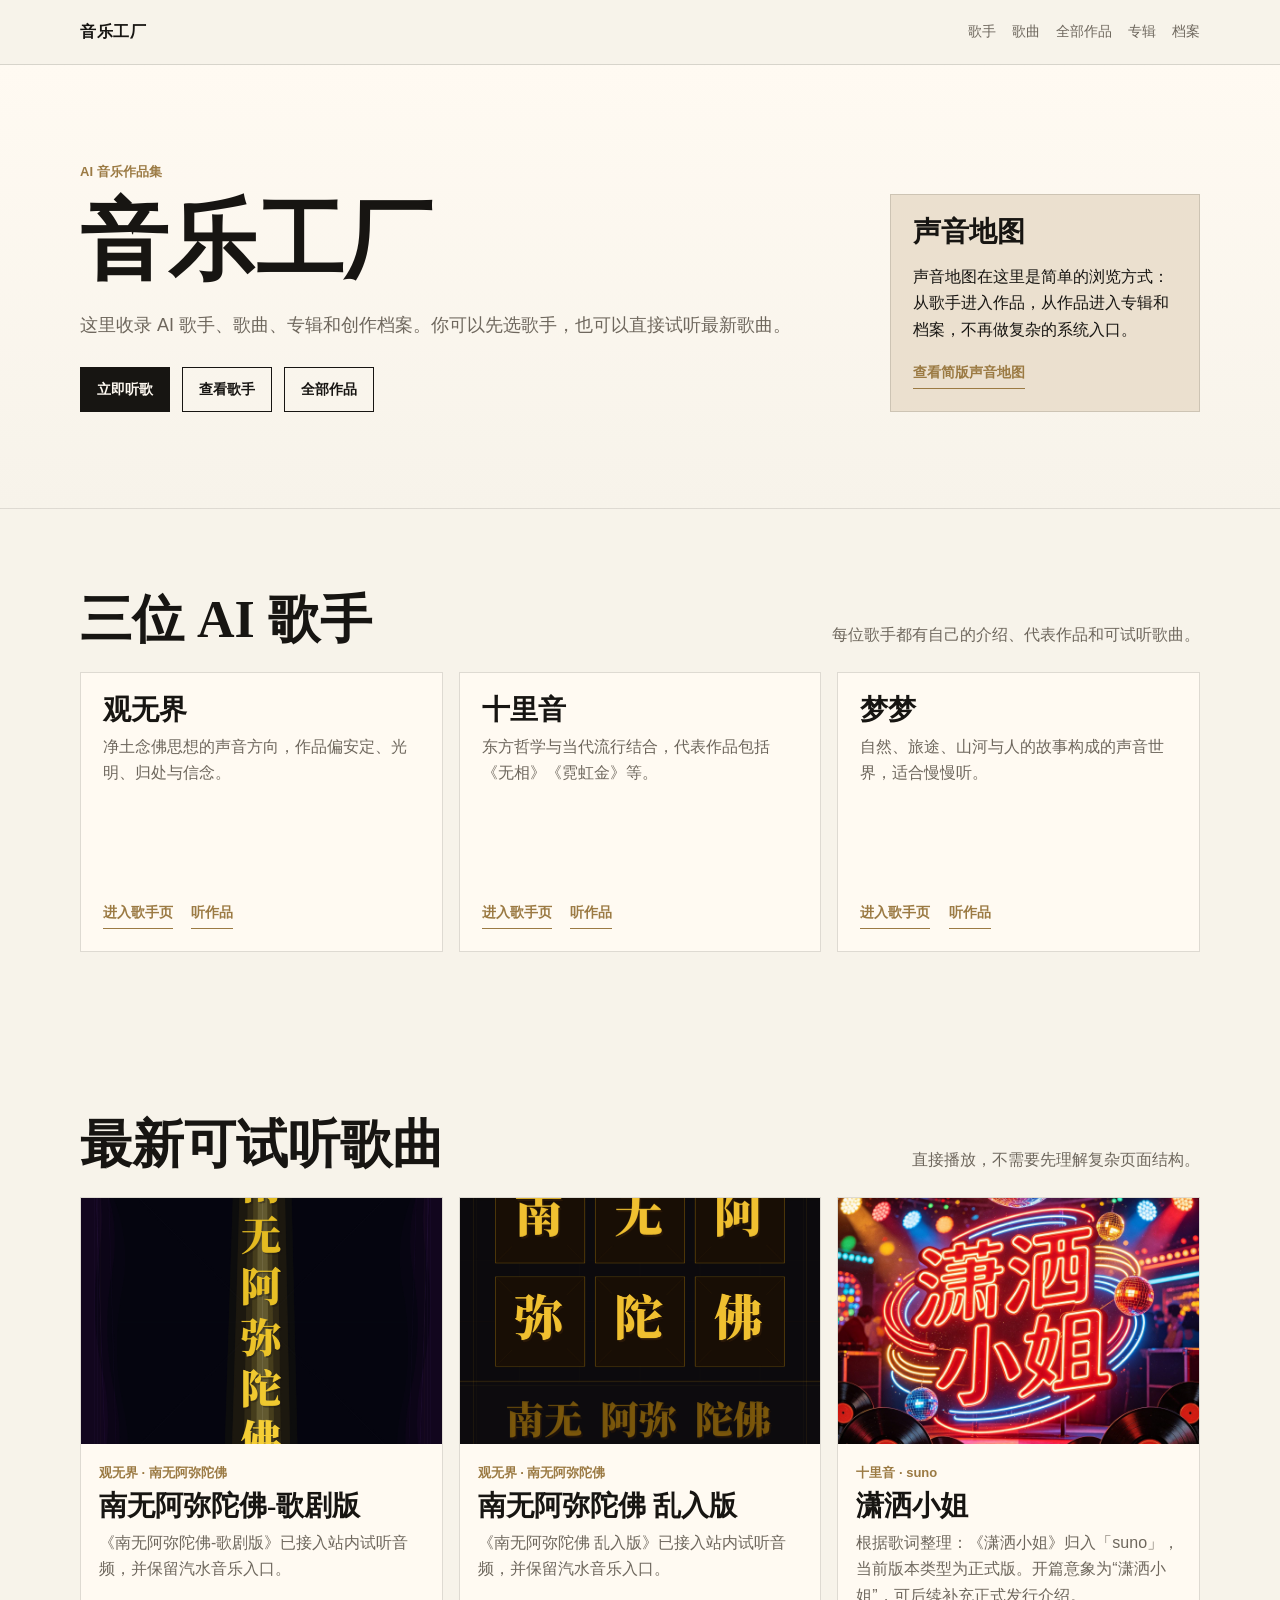
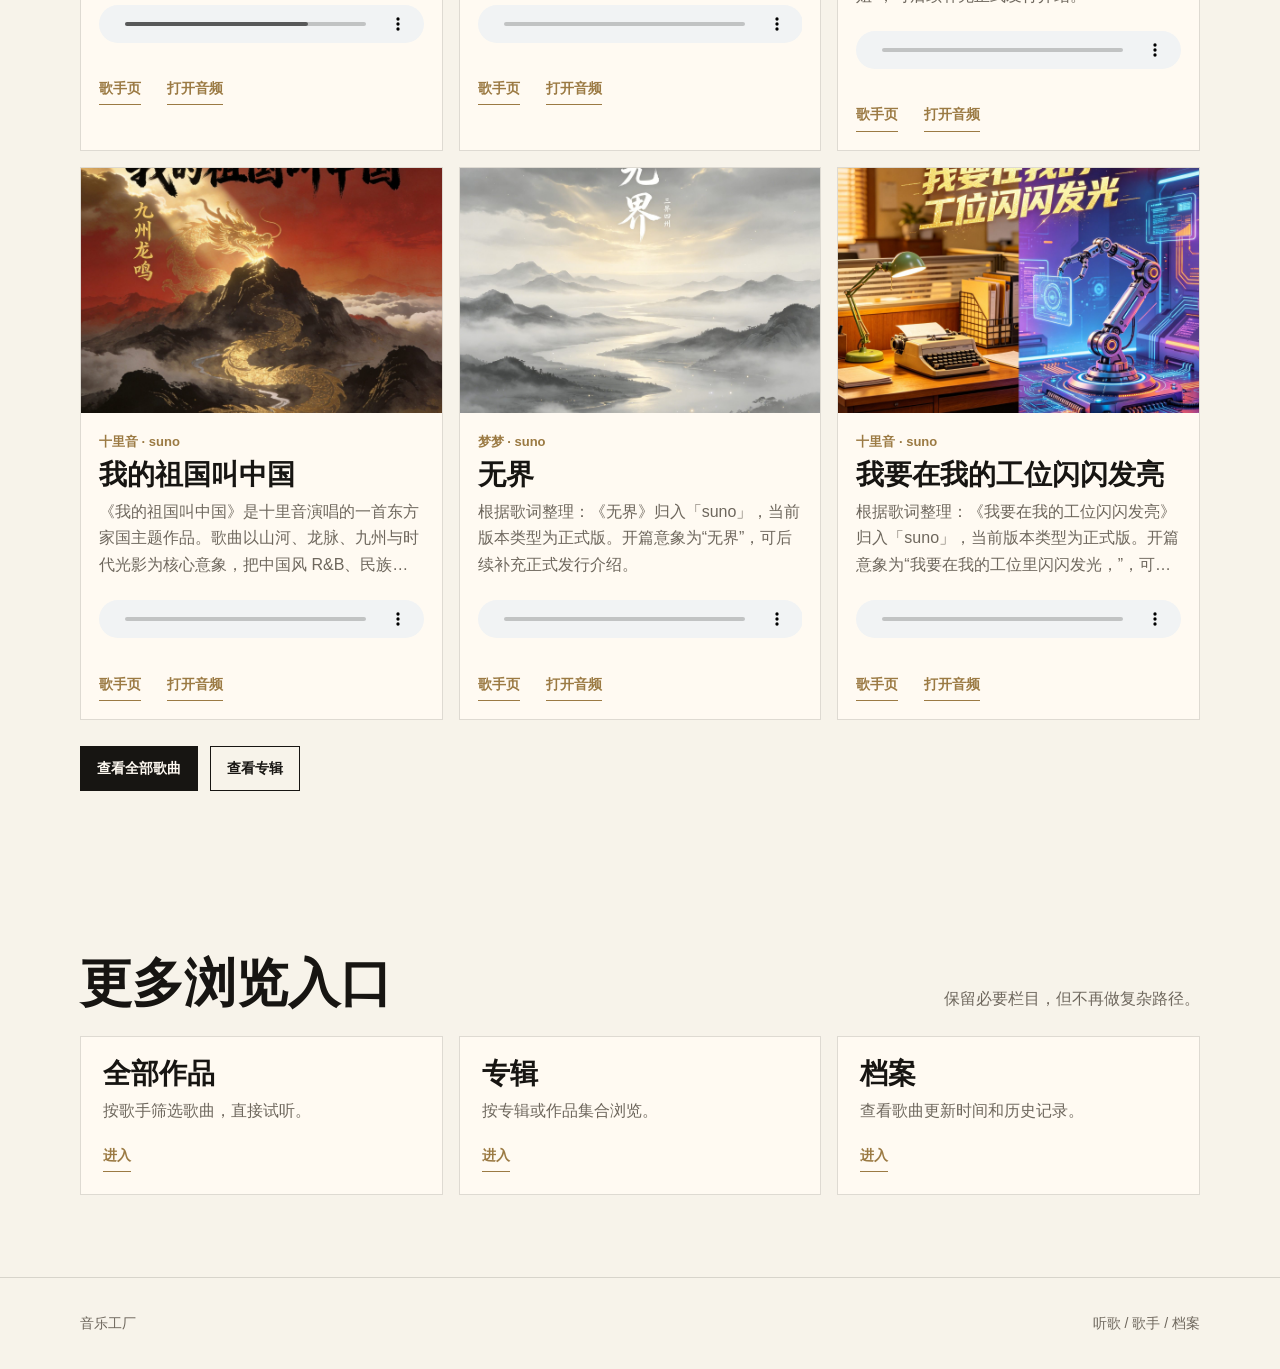
==== commit ba11f6ff: "Rebuild site as simple Chinese music browser" ====
--- a/index.html
+++ b/index.html
@@ -3,542 +3,121 @@
 <head>
   <meta charset="utf-8" />
   <meta name="viewport" content="width=device-width, initial-scale=1" />
-  <title>音乐工厂 | 声音文明地图</title>
+  <title>音乐工厂</title>
   <link rel="icon" href="data:," />
-  <link rel="preload" as="image" href="assets/generated/music-map-guanwujie.webp" fetchpriority="high" />
-  <style>
-    :root {
-      --font-display: "Songti SC", "STSong", "Noto Serif SC", Georgia, serif;
-      --font-body: "Microsoft YaHei", "PingFang SC", "Helvetica Neue", Arial, sans-serif;
-      --ink: #14120f;
-      --muted: #6f675c;
-      --paper: #f8f2e8;
-      --panel: #fffaf1;
-      --gold: #a98952;
-      --line: rgba(20, 18, 15, .15);
-      --dark: #0d0b09;
-      --white: #fffaf1;
-      --ease: cubic-bezier(.19, 1, .22, 1);
-    }
-
-    * { box-sizing: border-box; }
-    html { scroll-behavior: smooth; background: var(--paper); }
-    body {
-      margin: 0;
-      color: var(--ink);
-      background: linear-gradient(180deg, #0d0b09 0%, #17130f 40%, #f8f2e8 40.2%, #fbf6ee 100%);
-      font-family: var(--font-body);
-      letter-spacing: 0;
-      overflow-x: hidden;
-    }
-    a { color: inherit; text-decoration: none; }
-    img { display: block; max-width: 100%; }
-    .wrap { width: min(1180px, calc(100% - 40px)); margin: 0 auto; }
-
-    .topnav {
-      position: fixed;
-      top: 0;
-      left: 0;
-      right: 0;
-      z-index: 10;
-      background: rgba(13, 11, 9, .66);
-      backdrop-filter: blur(16px);
-      border-bottom: 1px solid rgba(255, 250, 241, .14);
-      color: rgba(255, 250, 241, .88);
-    }
-    .topnav-inner {
-      min-height: 68px;
-      display: flex;
-      align-items: center;
-      justify-content: space-between;
-      gap: 24px;
-    }
-    .brand {
-      font: 700 15px/1 var(--font-body);
-      letter-spacing: .08em;
-    }
-    .navlinks {
-      display: flex;
-      gap: 18px;
-      flex-wrap: wrap;
-      color: rgba(255, 250, 241, .72);
-      font-size: 13px;
-    }
-    .navlinks a:hover { color: var(--white); }
-
-    .hero {
-      min-height: 92svh;
-      display: grid;
-      align-items: center;
-      padding: 124px 0 80px;
-      color: var(--white);
-      background:
-        linear-gradient(90deg, rgba(13, 11, 9, .9), rgba(13, 11, 9, .35) 52%, rgba(13, 11, 9, .84)),
-        linear-gradient(180deg, rgba(13, 11, 9, .16), rgba(13, 11, 9, .9)),
-        url("assets/generated/music-map-guanwujie.webp") center / cover no-repeat;
-    }
-    .hero-grid {
-      display: grid;
-      grid-template-columns: minmax(0, 1.05fr) minmax(280px, .55fr);
-      gap: clamp(36px, 7vw, 96px);
-      align-items: end;
-    }
-    .eyebrow {
-      margin: 0 0 18px;
-      color: #d8c08a;
-      font-size: 13px;
-      letter-spacing: .18em;
-      font-weight: 800;
-    }
-    h1 {
-      margin: 0;
-      font-family: var(--font-display);
-      font-weight: 500;
-      font-size: clamp(56px, 10vw, 142px);
-      line-height: .9;
-      letter-spacing: 0;
-    }
-    .hero-copy {
-      max-width: 720px;
-      margin: 28px 0 0;
-      color: rgba(255, 250, 241, .84);
-      font-size: clamp(18px, 2vw, 24px);
-      line-height: 1.85;
-    }
-    .hero-panel {
-      border-left: 1px solid rgba(255, 250, 241, .24);
-      padding-left: 30px;
-      color: rgba(255, 250, 241, .78);
-    }
-    .hero-panel strong {
-      display: block;
-      margin-bottom: 14px;
-      color: var(--white);
-      font-family: var(--font-display);
-      font-size: clamp(28px, 3vw, 44px);
-      font-weight: 500;
-      line-height: 1.12;
-    }
-    .hero-actions,
-    .section-actions {
-      display: flex;
-      gap: 12px;
-      flex-wrap: wrap;
-      margin-top: 34px;
-    }
-    .btn {
-      display: inline-flex;
-      align-items: center;
-      justify-content: center;
-      min-height: 44px;
-      padding: 12px 18px;
-      border: 1px solid currentColor;
-      font-size: 13px;
-      font-weight: 800;
-      transition: transform .55s var(--ease), background .55s var(--ease), color .55s var(--ease);
-    }
-    .btn.primary {
-      background: var(--white);
-      color: var(--ink);
-      border-color: var(--white);
-    }
-    .btn:hover { transform: translateY(-3px); background: rgba(255, 250, 241, .14); }
-    .btn.primary:hover { background: #d8c08a; border-color: #d8c08a; }
-
-    .section {
-      padding: clamp(76px, 10vw, 132px) 0;
-      background: var(--paper);
-    }
-    .section.alt { background: #fffaf1; }
-    .section.dark {
-      background: var(--dark);
-      color: var(--white);
-    }
-    .section-head {
-      display: grid;
-      grid-template-columns: minmax(0, .8fr) minmax(280px, .5fr);
-      gap: 40px;
-      align-items: end;
-      margin-bottom: 46px;
-    }
-    h2 {
-      margin: 0;
-      font-family: var(--font-display);
-      font-weight: 500;
-      font-size: clamp(38px, 6vw, 88px);
-      line-height: 1;
-    }
-    .section-lead {
-      margin: 0;
-      color: var(--muted);
-      font-size: 17px;
-      line-height: 1.8;
-    }
-    .dark .section-lead { color: rgba(255, 250, 241, .68); }
-
-    .artist-row {
-      display: grid;
-      grid-template-columns: repeat(3, minmax(0, 1fr));
-      gap: 1px;
-      background: var(--line);
-      border: 1px solid var(--line);
-    }
-    .artist-entry {
-      min-height: 420px;
-      display: flex;
-      flex-direction: column;
-      justify-content: flex-end;
-      padding: 32px;
-      background: var(--panel);
-      position: relative;
-      overflow: hidden;
-      isolation: isolate;
-    }
-    .artist-entry::before {
-      content: "";
-      position: absolute;
-      inset: 0;
-      z-index: -2;
-      background: var(--artist-image) center / cover no-repeat;
-      opacity: .28;
-      filter: saturate(.82);
-      transform: scale(1.02);
-      transition: transform 1.2s var(--ease), opacity 1.2s var(--ease);
-    }
-    .artist-entry::after {
-      content: "";
-      position: absolute;
-      inset: 0;
-      z-index: -1;
-      background: linear-gradient(180deg, rgba(255, 250, 241, .08), rgba(255, 250, 241, .92));
-    }
-    .artist-entry:hover::before { transform: scale(1.08); opacity: .38; }
-    .artist-entry h3 {
-      margin: 0 0 12px;
-      font-family: var(--font-display);
-      font-size: clamp(34px, 4.2vw, 62px);
-      font-weight: 500;
-      line-height: 1;
-    }
-    .artist-entry p {
-      margin: 0 0 24px;
-      color: var(--muted);
-      line-height: 1.75;
-    }
-    .artist-actions { display: flex; gap: 14px; flex-wrap: wrap; }
-    .text-link {
-      padding-bottom: 6px;
-      border-bottom: 1px solid currentColor;
-      color: var(--gold);
-      font-size: 13px;
-      font-weight: 800;
-    }
-
-    .map-strip {
-      display: grid;
-      grid-template-columns: minmax(0, .75fr) minmax(0, 1fr);
-      gap: 50px;
-      align-items: center;
-    }
-    .map-window {
-      min-height: 480px;
-      background:
-        linear-gradient(180deg, rgba(13, 11, 9, .08), rgba(13, 11, 9, .56)),
-        url("assets/generated/music-map-shiliyin.webp") center / cover no-repeat;
-      border: 1px solid rgba(255, 250, 241, .18);
-    }
-    .map-points {
-      display: grid;
-      gap: 18px;
-      color: rgba(255, 250, 241, .72);
-      line-height: 1.8;
-    }
-    .map-point {
-      padding-bottom: 18px;
-      border-bottom: 1px solid rgba(255, 250, 241, .16);
-    }
-    .map-point strong {
-      display: block;
-      margin-bottom: 6px;
-      color: var(--white);
-      font-size: 20px;
-    }
-
-    .song-grid {
-      display: grid;
-      grid-template-columns: repeat(3, minmax(0, 1fr));
-      gap: 18px;
-    }
-    .song-card {
-      display: grid;
-      grid-template-rows: auto 1fr;
-      background: var(--panel);
-      border: 1px solid var(--line);
-      overflow: hidden;
-    }
-    .song-cover {
-      aspect-ratio: 1 / .72;
-      background: #e9ddc9 center / cover no-repeat;
-    }
-    .song-body {
-      padding: 22px;
-      display: flex;
-      flex-direction: column;
-      gap: 14px;
-    }
-    .song-meta {
-      color: var(--gold);
-      font-size: 12px;
-      font-weight: 800;
-      letter-spacing: .08em;
-    }
-    .song-title {
-      margin: 0;
-      font-family: var(--font-display);
-      font-size: 32px;
-      font-weight: 500;
-      line-height: 1;
-    }
-    .song-intro {
-      margin: 0;
-      color: var(--muted);
-      line-height: 1.7;
-      display: -webkit-box;
-      -webkit-line-clamp: 3;
-      -webkit-box-orient: vertical;
-      overflow: hidden;
-    }
-    audio {
-      width: 100%;
-      height: 38px;
-      margin-top: auto;
-    }
-    .song-links {
-      display: flex;
-      gap: 14px;
-      flex-wrap: wrap;
-    }
-
-    .route-row {
-      display: grid;
-      grid-template-columns: repeat(3, minmax(0, 1fr));
-      gap: 1px;
-      background: rgba(255, 250, 241, .16);
-      border: 1px solid rgba(255, 250, 241, .16);
-    }
-    .route {
-      min-height: 220px;
-      padding: 28px;
-      background: rgba(255, 250, 241, .055);
-    }
-    .route h3 {
-      margin: 0 0 14px;
-      font-family: var(--font-display);
-      font-size: 36px;
-      font-weight: 500;
-    }
-    .route p {
-      margin: 0 0 26px;
-      color: rgba(255, 250, 241, .68);
-      line-height: 1.75;
-    }
-
-    .footer {
-      padding: 46px 0;
-      background: #050403;
-      color: rgba(255, 250, 241, .66);
-      font-size: 13px;
-    }
-    .footer-inner {
-      display: flex;
-      justify-content: space-between;
-      gap: 18px;
-      flex-wrap: wrap;
-    }
-
-    .reveal {
-      opacity: 0;
-      transform: translateY(28px);
-      transition: opacity 900ms var(--ease), transform 900ms var(--ease);
-    }
-    .reveal.is-visible { opacity: 1; transform: translateY(0); }
-
-    @media (max-width: 900px) {
-      .topnav { position: static; background: #0d0b09; }
-      .topnav-inner,
-      .section-head,
-      .hero-grid,
-      .map-strip {
-        grid-template-columns: 1fr;
-      }
-      .topnav-inner { align-items: flex-start; flex-direction: column; padding: 18px 0; }
-      .hero { min-height: auto; padding-top: 72px; }
-      .hero-panel { border-left: 0; border-top: 1px solid rgba(255, 250, 241, .2); padding: 24px 0 0; }
-      .artist-row,
-      .song-grid,
-      .route-row {
-        grid-template-columns: 1fr;
-      }
-      .artist-entry { min-height: 340px; }
-      .map-window { min-height: 340px; }
-    }
-
-    @media (max-width: 560px) {
-      .wrap { width: min(100% - 28px, 1180px); }
-      .navlinks { gap: 12px; font-size: 12px; }
-      h1 { font-size: clamp(48px, 17vw, 78px); }
-      .hero-copy { font-size: 17px; }
-      .section { padding: 68px 0; }
-      .artist-entry,
-      .route,
-      .song-body { padding: 22px; }
-    }
-  </style>
-  <link rel="stylesheet" href="assets/visual-system-v3.css" />
+  <link rel="stylesheet" href="assets/simple-site.css" />
 </head>
 <body>
-  <nav class="topnav">
-    <div class="wrap topnav-inner">
-      <a class="brand" href="#top">音乐工厂</a>
-      <div class="navlinks">
-        <a href="sound-civilization-map.html">声音地图</a>
-        <a href="#artists">AI 歌手</a>
-        <a href="#songs">听歌曲</a>
-        <a href="works/index.html">作品库</a>
-        <a href="archive/index.html">档案馆</a>
+  <header class="site-header">
+    <nav class="wrap nav">
+      <a class="brand" href="index.html">音乐工厂</a>
+      <div class="links">
+        <a href="#artists">歌手</a>
+        <a href="#songs">歌曲</a>
+        <a href="works/index.html">全部作品</a>
+        <a href="albums/index.html">专辑</a>
+        <a href="archive/index.html">档案</a>
       </div>
-    </div>
-  </nav>
-
-  <header class="hero" id="top">
-    <div class="wrap hero-grid">
-      <div>
-        <p class="eyebrow">Sound Civilization Map / 声音地图</p>
-        <h1>音乐工厂</h1>
-        <p class="hero-copy">这里是一张由 AI 歌手、歌曲作品、专辑记忆和声音档案组成的地图。你可以先看声音文明地图，也可以直接进入歌手页面听歌。</p>
-        <div class="hero-actions">
-          <a class="btn primary" href="sound-civilization-map.html">进入声音地图</a>
-          <a class="btn" href="#artists">查看三位歌手</a>
-          <a class="btn" href="#songs">试听最新歌曲</a>
-        </div>
-      </div>
-      <aside class="hero-panel">
-        <strong>不是复杂系统，先从声音开始。</strong>
-        <p>观无界、十里音、梦梦分别代表三种声音世界。地图负责理解关系，歌手页面负责认识人物，作品区负责听歌，档案馆负责保存记忆。</p>
-      </aside>
-    </div>
+    </nav>
   </header>
 
   <main>
-    <section class="section alt" id="artists">
-      <div class="wrap reveal">
+    <section class="hero">
+      <div class="wrap hero-grid">
+        <div>
+          <p class="eyebrow">AI 音乐作品集</p>
+          <h1>音乐工厂</h1>
+          <p class="lead">这里收录 AI 歌手、歌曲、专辑和创作档案。你可以先选歌手，也可以直接试听最新歌曲。</p>
+          <div class="actions">
+            <a class="btn primary" href="#songs">立即听歌</a>
+            <a class="btn" href="#artists">查看歌手</a>
+            <a class="btn" href="works/index.html">全部作品</a>
+          </div>
+        </div>
+        <aside class="note-panel">
+          <h3>声音地图</h3>
+          <p>声音地图在这里是简单的浏览方式：从歌手进入作品，从作品进入专辑和档案，不再做复杂的系统入口。</p>
+          <a class="small-link" href="sound-civilization-map.html">查看简版声音地图</a>
+        </aside>
+      </div>
+    </section>
+
+    <section class="section" id="artists">
+      <div class="wrap">
         <div class="section-head">
-          <div>
-            <p class="eyebrow">AI Singers / 三位歌手入口</p>
-            <h2>先认识声音背后的人。</h2>
-          </div>
-          <p class="section-lead">每位 AI 歌手都不是一个列表项，而是一套人物、风格、作品和记忆。这里保留清晰入口，让你能快速进入个人页面。</p>
+          <h2>三位 AI 歌手</h2>
+          <p>每位歌手都有自己的介绍、代表作品和可试听歌曲。</p>
         </div>
-        <div class="artist-row">
-          <article class="artist-entry" style="--artist-image: url('assets/generated/music-map-guanwujie.webp')">
-            <h3>观无界</h3>
-            <p>净土法门与念佛思想的声音世界，作品围绕光、愿、归处与安定展开。</p>
-            <div class="artist-actions">
-              <a class="text-link" href="artists/guanwujie.html">进入歌手页</a>
-              <a class="text-link" href="works/index.html?artist=guanwujie">查看作品</a>
+        <div class="grid-3">
+          <article class="card artist-card">
+            <div>
+              <h3>观无界</h3>
+              <p>净土念佛思想的声音方向，作品偏安定、光明、归处与信念。</p>
+            </div>
+            <div>
+              <a class="small-link" href="artists/guanwujie.html">进入歌手页</a>
+              <a class="small-link" href="works/index.html?artist=观无界">听作品</a>
             </div>
           </article>
-          <article class="artist-entry" style="--artist-image: url('assets/generated/music-map-shiliyin.webp')">
-            <h3>十里音</h3>
-            <p>东方哲学与当代流行创作体系，代表《无相》《霓虹金》等更完整的作品宇宙。</p>
-            <div class="artist-actions">
-              <a class="text-link" href="artists/shiliyin.html">进入歌手页</a>
-              <a class="text-link" href="works/index.html?artist=shiliyin">查看作品</a>
+          <article class="card artist-card">
+            <div>
+              <h3>十里音</h3>
+              <p>东方哲学与当代流行结合，代表作品包括《无相》《霓虹金》等。</p>
+            </div>
+            <div>
+              <a class="small-link" href="artists/shiliyin.html">进入歌手页</a>
+              <a class="small-link" href="works/index.html?artist=十里音">听作品</a>
             </div>
           </article>
-          <article class="artist-entry" style="--artist-image: url('assets/generated/music-map-mengmeng.webp')">
-            <h3>梦梦</h3>
-            <p>自然、旅途与山河记忆构成的声音世界，像把风景、故事和人心写成歌。</p>
-            <div class="artist-actions">
-              <a class="text-link" href="artists/mengmeng.html">进入歌手页</a>
-              <a class="text-link" href="works/index.html?artist=mengmeng">查看作品</a>
+          <article class="card artist-card">
+            <div>
+              <h3>梦梦</h3>
+              <p>自然、旅途、山河与人的故事构成的声音世界，适合慢慢听。</p>
+            </div>
+            <div>
+              <a class="small-link" href="artists/mengmeng.html">进入歌手页</a>
+              <a class="small-link" href="works/index.html?artist=梦梦">听作品</a>
             </div>
           </article>
         </div>
       </div>
     </section>
 
-    <section class="section dark" id="map">
-      <div class="wrap reveal map-strip">
-        <div>
-          <p class="eyebrow">Sound Map / 声音地图</p>
-          <h2>看见歌手之间的关系。</h2>
-          <p class="section-lead">声音地图不是技术关系图，而是帮助你理解三位歌手如何通过情绪、文化、声音、哲学和叙事互相连接。</p>
-          <div class="section-actions">
-            <a class="btn primary" href="sound-civilization-map.html">打开声音地图</a>
-            <a class="btn" href="archive/index.html">进入档案馆</a>
-          </div>
+    <section class="section" id="songs">
+      <div class="wrap">
+        <div class="section-head">
+          <h2>最新可试听歌曲</h2>
+          <p>直接播放，不需要先理解复杂页面结构。</p>
         </div>
-        <div>
-          <div class="map-window" aria-hidden="true"></div>
-          <div class="map-points">
-            <div class="map-point"><strong>观无界 ↔ 十里音</strong>信念、哲学与当代表达之间的连接。</div>
-            <div class="map-point"><strong>十里音 ↔ 梦梦</strong>流行声音、人格叙事与旅途记忆之间的连接。</div>
-            <div class="map-point"><strong>梦梦 ↔ 观无界</strong>自然、归处、安定与内心世界之间的连接。</div>
-          </div>
-        </div>
-      </div>
-    </section>
-
-    <section class="section" id="songs">
-      <div class="wrap reveal">
-        <div class="section-head">
-          <div>
-            <p class="eyebrow">Latest Songs / 最新歌曲</p>
-            <h2>先听见作品。</h2>
-          </div>
-          <p class="section-lead">这里直接展示可试听歌曲。歌曲数据来自公网预览版作品数据，保留封面、歌手、简介和音频入口。</p>
-        </div>
-        <div class="song-grid" data-song-grid>
-          <article class="song-card">
-            <div class="song-body">
-              <p class="song-meta">加载中</p>
-              <h3 class="song-title">正在读取歌曲</h3>
-              <p class="song-intro">如果歌曲没有出现，请进入歌手页面查看完整作品集。</p>
-            </div>
-          </article>
-        </div>
-        <div class="section-actions">
-          <a class="btn primary" href="works/index.html">查看全部作品</a>
+        <div class="song-grid" data-song-grid></div>
+        <div class="actions">
+          <a class="btn primary" href="works/index.html">查看全部歌曲</a>
           <a class="btn" href="albums/index.html">查看专辑</a>
         </div>
       </div>
     </section>
 
-    <section class="section dark">
-      <div class="wrap reveal">
+    <section class="section">
+      <div class="wrap">
         <div class="section-head">
-          <div>
-            <p class="eyebrow">Archive / Albums / Works</p>
-            <h2>作品、专辑与档案。</h2>
-          </div>
-          <p class="section-lead">如果你想系统浏览，可以从作品库、专辑和档案馆进入。声音地图负责世界观，作品系统负责听与读。</p>
+          <h2>更多浏览入口</h2>
+          <p>保留必要栏目，但不再做复杂路径。</p>
         </div>
-        <div class="route-row">
-          <a class="route" href="works/index.html">
-            <h3>作品库</h3>
-            <p>按歌手查看作品，进入单曲详情，并回到声音地图或档案馆。</p>
-            <span class="text-link">Discover Works</span>
+        <div class="grid-3">
+          <a class="card" href="works/index.html">
+            <h3>全部作品</h3>
+            <p>按歌手筛选歌曲，直接试听。</p>
+            <span class="small-link">进入</span>
           </a>
-          <a class="route" href="albums/index.html">
+          <a class="card" href="albums/index.html">
             <h3>专辑</h3>
-            <p>查看《无相》《净土》等专辑节点，以及作品如何被组织成章节。</p>
-            <span class="text-link">View Albums</span>
+            <p>按专辑或作品集合浏览。</p>
+            <span class="small-link">进入</span>
           </a>
-          <a class="route" href="archive/index.html">
-            <h3>档案馆</h3>
-            <p>查看歌曲、歌手和文明节点留下的时间记录与记忆入口。</p>
-            <span class="text-link">Enter Archive</span>
+          <a class="card" href="archive/index.html">
+            <h3>档案</h3>
+            <p>查看歌曲更新时间和历史记录。</p>
+            <span class="small-link">进入</span>
           </a>
         </div>
       </div>
@@ -546,68 +125,40 @@
   </main>
 
   <footer class="footer">
-    <div class="wrap footer-inner">
-      <span>音乐工厂 · 声音文明地图</span>
-      <span><a href="#top">返回顶部</a> / <a href="sound-civilization-map.html">声音地图</a> / <a href="archive/index.html">档案馆</a></span>
+    <div class="wrap">
+      <span>音乐工厂</span>
+      <span><a href="#songs">听歌</a> / <a href="#artists">歌手</a> / <a href="archive/index.html">档案</a></span>
     </div>
   </footer>
 
   <script src="songs-data.js"></script>
   <script>
-    const artistHref = {
+    const fallbackCover = "assets/generated/music-map-guanwujie.webp";
+    const artistPages = {
       "观无界": "artists/guanwujie.html",
       "十里音": "artists/shiliyin.html",
       "梦梦": "artists/mengmeng.html"
     };
-
-    const cleanText = value => String(value || "")
-      .replace(/\s+/g, " ")
-      .replace(/公网预览版已隐藏本地路径/g, "")
-      .trim();
-
-    const songGrid = document.querySelector("[data-song-grid]");
-    const songs = Array.isArray(window.MUSIC_FACTORY_SONGS) ? window.MUSIC_FACTORY_SONGS : [];
-    const playableSongs = songs
-      .filter(song => song.audioUrl && song.title && song.artist)
-      .sort((a, b) => String(b.updated || "").localeCompare(String(a.updated || "")))
-      .slice(0, 6);
-
-    if (playableSongs.length) {
-      songGrid.innerHTML = playableSongs.map(song => {
-        const cover = song.cover || "assets/generated/music-map-guanwujie.webp";
-        const href = artistHref[song.artist] || "works/index.html";
-        const intro = cleanText(song.intro || song.fullIntro || song.lyricsPreview).slice(0, 140);
-        return `
-          <article class="song-card">
-            <div class="song-cover" style="background-image: url('${cover.replace(/'/g, "%27")}')"></div>
-            <div class="song-body">
-              <p class="song-meta">${song.artist} / ${song.collection || "作品"}</p>
-              <h3 class="song-title">${song.title}</h3>
-              <p class="song-intro">${intro || "作品介绍正在整理中。"}</p>
-              <audio controls preload="metadata" src="${song.audioUrl}"></audio>
-              <div class="song-links">
-                <a class="text-link" href="${href}">进入歌手页</a>
-                <a class="text-link" href="${song.audioUrl}" target="_blank" rel="noopener noreferrer">打开音频</a>
-              </div>
+    const clean = value => String(value || "").replace(/\s+/g, " ").trim();
+    const songs = (window.MUSIC_FACTORY_SONGS || []).filter(song => song.audioUrl);
+    const latest = songs.sort((a, b) => String(b.updated || "").localeCompare(String(a.updated || ""))).slice(0, 6);
+    document.querySelector("[data-song-grid]").innerHTML = latest.map(song => {
+      const cover = song.cover || fallbackCover;
+      return `
+        <article class="song-card">
+          <div class="cover" style="background-image:url('${cover.replace(/'/g, "%27")}')"></div>
+          <div class="song-body">
+            <div class="meta">${song.artist || "未标注"} · ${song.collection || "作品"}</div>
+            <div class="song-title">${song.title}</div>
+            <p class="intro">${clean(song.intro || song.lyricsPreview).slice(0, 130) || "作品介绍整理中。"}</p>
+            <audio controls preload="metadata" src="${song.audioUrl}"></audio>
+            <div class="actions">
+              <a class="small-link" href="${artistPages[song.artist] || "works/index.html"}">歌手页</a>
+              <a class="small-link" href="${song.audioUrl}" target="_blank" rel="noopener noreferrer">打开音频</a>
             </div>
-          </article>`;
-      }).join("");
-    }
-
-    const revealBlocks = document.querySelectorAll(".reveal");
-    if ("IntersectionObserver" in window) {
-      const observer = new IntersectionObserver(entries => {
-        entries.forEach(entry => {
-          if (entry.isIntersecting) {
-            entry.target.classList.add("is-visible");
-            observer.unobserve(entry.target);
-          }
-        });
-      }, { threshold: .12 });
-      revealBlocks.forEach(block => observer.observe(block));
-    } else {
-      revealBlocks.forEach(block => block.classList.add("is-visible"));
-    }
+          </div>
+        </article>`;
+    }).join("");
   </script>
 </body>
 </html>
--- a/assets/simple-site.css
+++ b/assets/simple-site.css
@@ -0,0 +1,177 @@
+:root {
+  --bg: #f7f3ea;
+  --panel: #fffaf2;
+  --ink: #171512;
+  --muted: #6e675d;
+  --line: rgba(23, 21, 18, .14);
+  --gold: #9b7a43;
+  --soft: #ebe0cf;
+  --dark: #171512;
+  --white: #fffaf2;
+  --font: "Microsoft YaHei", "PingFang SC", "Helvetica Neue", Arial, sans-serif;
+  --serif: "Songti SC", "STSong", "Noto Serif SC", Georgia, serif;
+}
+
+* { box-sizing: border-box; }
+html { background: var(--bg); scroll-behavior: smooth; }
+body {
+  margin: 0;
+  color: var(--ink);
+  background: var(--bg);
+  font-family: var(--font);
+  line-height: 1.65;
+}
+a { color: inherit; text-decoration: none; }
+img { display: block; max-width: 100%; }
+.wrap { width: min(1120px, calc(100% - 32px)); margin: 0 auto; }
+
+.site-header {
+  position: sticky;
+  top: 0;
+  z-index: 20;
+  background: rgba(247, 243, 234, .94);
+  backdrop-filter: blur(12px);
+  border-bottom: 1px solid var(--line);
+}
+.nav {
+  min-height: 64px;
+  display: flex;
+  align-items: center;
+  justify-content: space-between;
+  gap: 18px;
+}
+.brand { font-weight: 800; letter-spacing: .04em; }
+.links { display: flex; flex-wrap: wrap; gap: 16px; color: var(--muted); font-size: 14px; }
+.links a:hover { color: var(--ink); }
+
+.hero {
+  padding: clamp(54px, 8vw, 96px) 0;
+  background: linear-gradient(180deg, var(--panel), var(--bg));
+  border-bottom: 1px solid var(--line);
+}
+.hero-grid {
+  display: grid;
+  grid-template-columns: minmax(0, 1fr) minmax(280px, .42fr);
+  gap: clamp(28px, 6vw, 72px);
+  align-items: end;
+}
+.eyebrow {
+  margin: 0 0 12px;
+  color: var(--gold);
+  font-size: 13px;
+  font-weight: 800;
+}
+h1, h2, h3 {
+  font-family: var(--serif);
+  font-weight: 600;
+  letter-spacing: 0;
+  line-height: 1.1;
+}
+h1 { margin: 0; font-size: clamp(42px, 8vw, 88px); }
+h2 { margin: 0; font-size: clamp(30px, 5vw, 52px); }
+h3 { margin: 0 0 8px; font-size: 28px; }
+.lead {
+  max-width: 760px;
+  margin: 20px 0 0;
+  color: var(--muted);
+  font-size: 18px;
+}
+.note-panel {
+  padding: 22px;
+  background: var(--soft);
+  border: 1px solid var(--line);
+}
+.actions { display: flex; gap: 12px; flex-wrap: wrap; margin-top: 26px; }
+.btn {
+  display: inline-flex;
+  align-items: center;
+  justify-content: center;
+  min-height: 42px;
+  padding: 10px 16px;
+  border: 1px solid var(--ink);
+  background: transparent;
+  color: var(--ink);
+  font-weight: 800;
+  font-size: 14px;
+}
+.btn.primary { background: var(--ink); color: var(--white); }
+.btn:hover { transform: translateY(-1px); }
+
+.section { padding: clamp(46px, 7vw, 82px) 0; }
+.section-head {
+  display: flex;
+  justify-content: space-between;
+  gap: 24px;
+  align-items: end;
+  margin-bottom: 24px;
+}
+.section-head p { max-width: 520px; margin: 0; color: var(--muted); }
+.grid-3 { display: grid; grid-template-columns: repeat(3, minmax(0, 1fr)); gap: 16px; }
+.grid-2 { display: grid; grid-template-columns: repeat(2, minmax(0, 1fr)); gap: 16px; }
+.card {
+  background: var(--panel);
+  border: 1px solid var(--line);
+  padding: 22px;
+}
+.artist-card {
+  min-height: 280px;
+  display: flex;
+  flex-direction: column;
+  justify-content: space-between;
+}
+.artist-card p, .card p { color: var(--muted); margin: 0 0 18px; }
+.small-link {
+  display: inline-block;
+  margin-right: 14px;
+  padding-bottom: 4px;
+  border-bottom: 1px solid currentColor;
+  color: var(--gold);
+  font-weight: 800;
+  font-size: 14px;
+}
+
+.song-grid { display: grid; grid-template-columns: repeat(3, minmax(0, 1fr)); gap: 16px; }
+.song-card {
+  background: var(--panel);
+  border: 1px solid var(--line);
+  overflow: hidden;
+}
+.cover {
+  aspect-ratio: 1 / .68;
+  background: var(--soft) center / cover no-repeat;
+}
+.song-body { padding: 18px; }
+.meta { color: var(--gold); font-size: 13px; font-weight: 800; margin-bottom: 8px; }
+.song-title { font-family: var(--serif); font-size: 28px; font-weight: 600; margin: 0 0 8px; line-height: 1.1; }
+.intro {
+  color: var(--muted);
+  margin: 0 0 14px;
+  display: -webkit-box;
+  -webkit-line-clamp: 3;
+  -webkit-box-orient: vertical;
+  overflow: hidden;
+}
+audio { width: 100%; height: 38px; margin-top: 8px; }
+.filters { display: flex; flex-wrap: wrap; gap: 10px; margin-bottom: 20px; }
+.filter {
+  border: 1px solid var(--line);
+  background: var(--panel);
+  padding: 8px 12px;
+  font-weight: 800;
+  cursor: pointer;
+}
+.filter.active { background: var(--ink); color: var(--white); }
+
+.footer {
+  padding: 34px 0;
+  border-top: 1px solid var(--line);
+  color: var(--muted);
+  font-size: 14px;
+}
+.footer .wrap { display: flex; justify-content: space-between; gap: 16px; flex-wrap: wrap; }
+
+@media (max-width: 820px) {
+  .nav, .section-head, .hero-grid { align-items: flex-start; flex-direction: column; }
+  .hero-grid, .grid-3, .grid-2, .song-grid { grid-template-columns: 1fr; }
+  .links { gap: 12px; }
+}
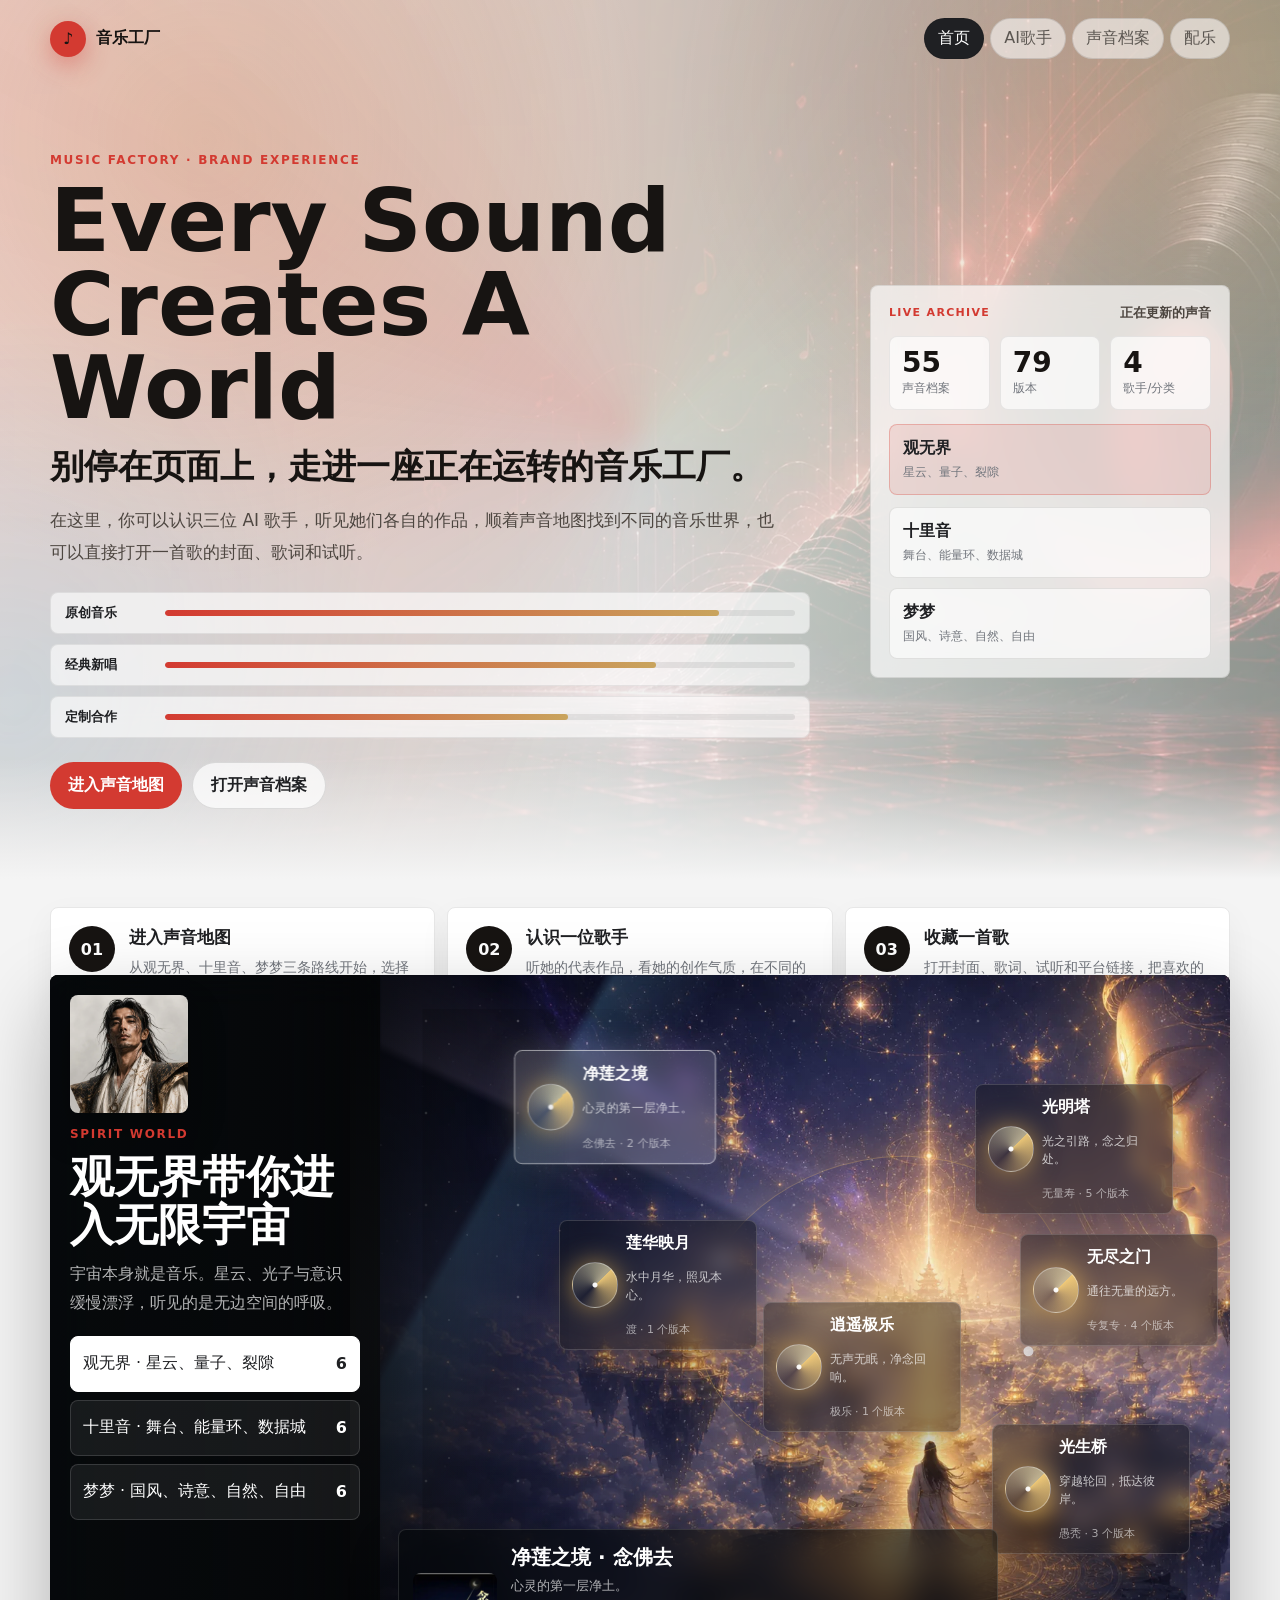
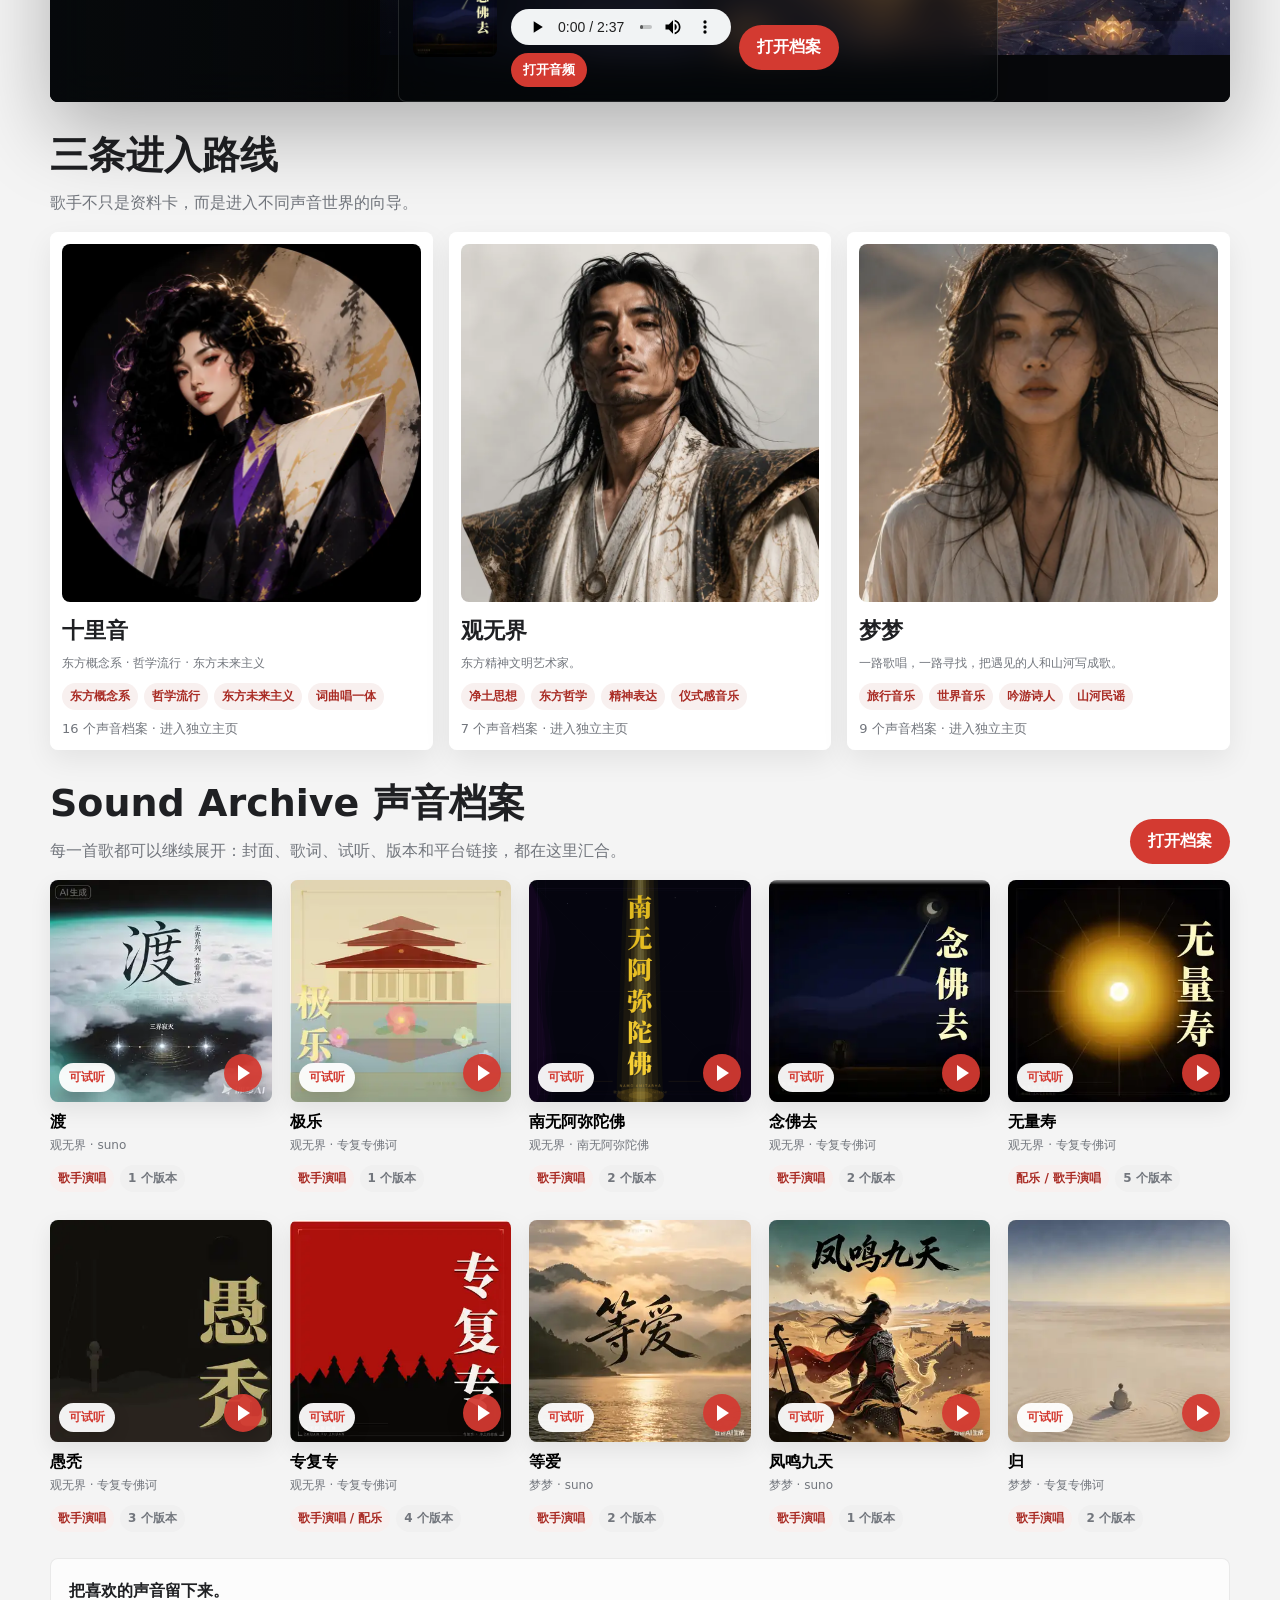
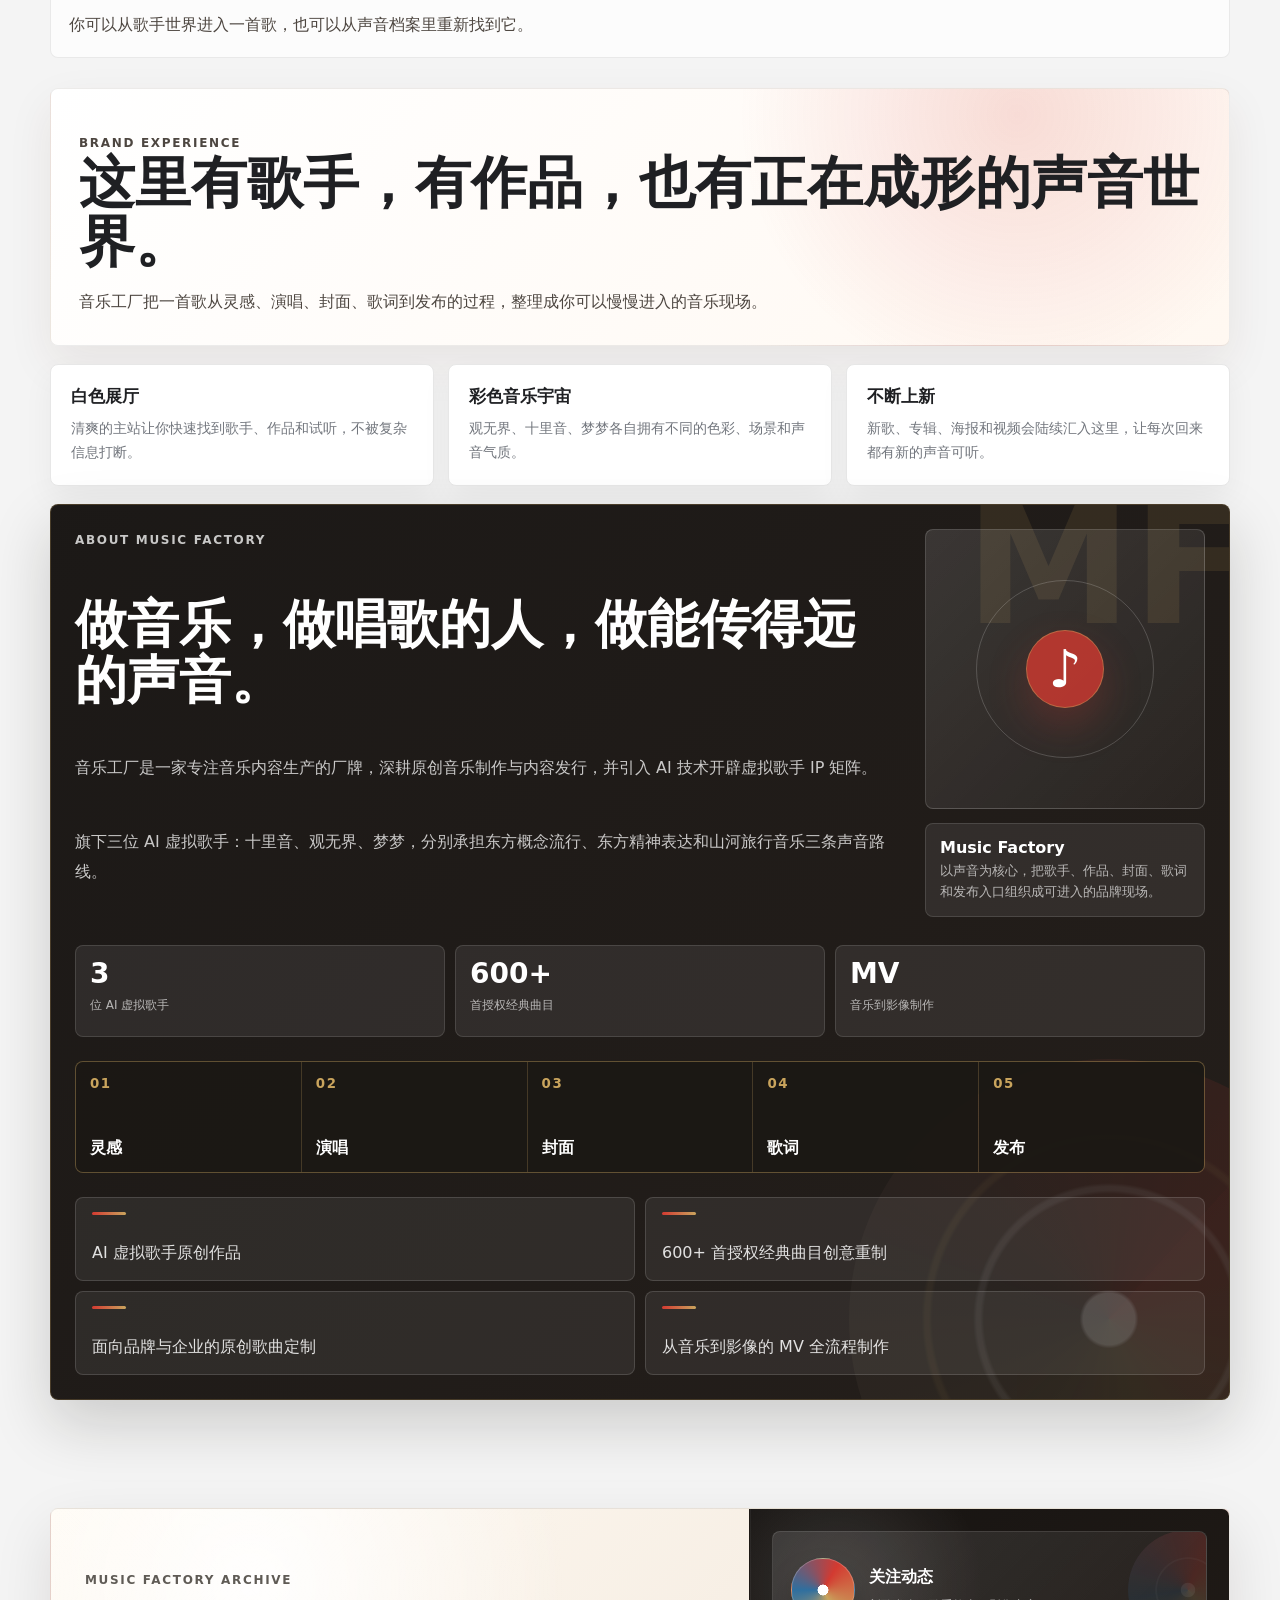
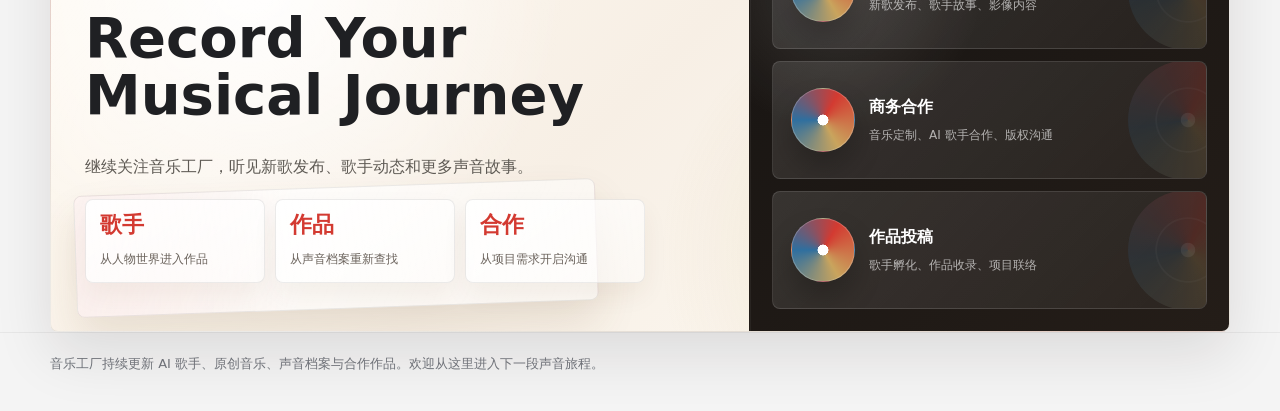
==== commit 8ad7cf41: "Revert "Launch Visual System V3" This reverts commit 67d97f3cabb2f94d631834dc41cc166a41b37a1c." ====
--- a/index.html
+++ b/index.html
@@ -3,162 +3,2908 @@
 <head>
   <meta charset="utf-8" />
   <meta name="viewport" content="width=device-width, initial-scale=1" />
-  <title>音乐工厂</title>
+  <title>音乐工厂 · 品牌体验馆</title>
   <link rel="icon" href="data:," />
-  <link rel="stylesheet" href="assets/simple-site.css" />
+  <link rel="preload" as="image" href="assets/optimized/mobile-banner.webp" media="(max-width: 719px)" />
+  <link rel="preload" as="image" href="assets/optimized/desktop-banner.webp" media="(min-width: 720px)" />
+  <style>
+    :root {
+      --bg: #f4f4f4;
+      --panel: #fff;
+      --ink: #1f2023;
+      --muted: #72767d;
+      --line: #e7e7e7;
+      --red: #d33a31;
+      --red-dark: #a92c25;
+      --black: #151515;
+      --gold: #c9a45d;
+      --paper: #fff9f0;
+      --blue: #2f6f9f;
+      --soft: #f8f0ef;
+      --shadow: 0 18px 48px rgba(0,0,0,.12);
+      font-family: "Microsoft YaHei", "PingFang SC", "Noto Sans SC", system-ui, sans-serif;
+    }
+
+    * { box-sizing: border-box; }
+    html { scroll-behavior: smooth; }
+    body {
+      margin: 0;
+      background: var(--bg);
+      color: var(--ink);
+    }
+
+    button, input { font: inherit; }
+    .wrap { width: min(1180px, calc(100% - 32px)); margin: 0 auto; }
+
+    .site-header {
+      min-height: 700px;
+      color: #171412;
+      background:
+        radial-gradient(circle at 84% 12%, rgba(211,58,49,.18), transparent 30%),
+        radial-gradient(circle at 16% 16%, rgba(201,164,93,.22), transparent 34%),
+        linear-gradient(90deg, rgba(255,250,243,.94) 0%, rgba(255,250,243,.86) 46%, rgba(255,250,243,.56) 100%),
+        url("assets/optimized/desktop-banner.webp") center / cover no-repeat;
+      position: relative;
+      overflow: hidden;
+    }
+
+    .site-header::after {
+      content: "";
+      position: absolute;
+      left: 0;
+      right: 0;
+      bottom: 0;
+      height: 120px;
+      background: linear-gradient(180deg, transparent, var(--bg));
+      pointer-events: none;
+    }
+
+    .site-header .wrap {
+      position: relative;
+      z-index: 1;
+    }
+
+    .topbar {
+      display: flex;
+      justify-content: space-between;
+      align-items: center;
+      gap: 14px;
+      padding: 18px 0;
+    }
+
+    .brand {
+      display: flex;
+      align-items: center;
+      gap: 10px;
+      font-weight: 900;
+      white-space: nowrap;
+    }
+
+    .brand-mark {
+      width: 36px;
+      height: 36px;
+      border-radius: 50%;
+      background: var(--red);
+      display: grid;
+      place-items: center;
+      box-shadow: 0 8px 24px rgba(211,58,49,.42);
+    }
+
+    .nav {
+      display: flex;
+      gap: 6px;
+      overflow-x: auto;
+      scrollbar-width: none;
+    }
+
+    .nav::-webkit-scrollbar { display: none; }
+
+    .nav button {
+      border: 1px solid rgba(23,20,18,.12);
+      background: rgba(255,255,255,.56);
+      color: #5b5651;
+      border-radius: 999px;
+      padding: 9px 13px;
+      white-space: nowrap;
+      cursor: pointer;
+    }
+
+    .nav button.active {
+      background: var(--ink);
+      color: #fff;
+    }
+
+    .hero {
+      display: grid;
+      grid-template-columns: 1fr;
+      gap: 24px;
+      align-items: center;
+      padding: 76px 0 70px;
+    }
+
+    .eyebrow {
+      color: var(--red);
+      font-weight: 900;
+      letter-spacing: .14em;
+      text-transform: uppercase;
+      margin: 0 0 12px;
+      font-size: 12px;
+    }
+
+    h1 {
+      margin: 0;
+      font-size: clamp(42px, 10vw, 88px);
+      line-height: .95;
+      letter-spacing: 0;
+    }
+
+    .hero-copy {
+      margin: 18px 0 0;
+      color: #4d4640;
+      line-height: 1.85;
+      max-width: 740px;
+      font-size: 17px;
+    }
+
+    .hero-statement {
+      margin: 16px 0 0;
+      max-width: 760px;
+      font-size: clamp(22px, 3vw, 34px);
+      line-height: 1.22;
+      font-weight: 900;
+      color: #171412;
+    }
+
+    .hero-proof {
+      display: grid;
+      gap: 10px;
+      margin-top: 24px;
+      max-width: 760px;
+    }
+
+    .proof-item {
+      display: grid;
+      grid-template-columns: 88px 1fr;
+      gap: 12px;
+      align-items: center;
+      padding: 11px 14px;
+      border-radius: 8px;
+      background: rgba(255,255,255,.62);
+      border: 1px solid rgba(23,20,18,.08);
+      color: #4d4640;
+    }
+
+    .proof-item strong {
+      color: var(--ink);
+      font-size: 13px;
+    }
+
+    .proof-line {
+      position: relative;
+      height: 6px;
+      overflow: hidden;
+      border-radius: 999px;
+      background: rgba(23,20,18,.08);
+    }
+
+    .proof-line span {
+      display: block;
+      height: 100%;
+      border-radius: inherit;
+      background: linear-gradient(90deg, var(--red), #c9a45d);
+    }
+
+    .hero-actions {
+      display: flex;
+      gap: 10px;
+      flex-wrap: wrap;
+      margin-top: 24px;
+    }
+
+    .btn {
+      border: 0;
+      border-radius: 999px;
+      padding: 12px 18px;
+      cursor: pointer;
+      font-weight: 900;
+      display: inline-flex;
+      align-items: center;
+      justify-content: center;
+      text-decoration: none;
+    }
+
+    .btn.primary { background: var(--red); color: #fff; }
+    .btn.ghost { background: rgba(255,255,255,.72); color: var(--ink); border: 1px solid rgba(23,20,18,.12); }
+
+    .hero-panel {
+      background: rgba(255,255,255,.68);
+      border: 1px solid rgba(23,20,18,.1);
+      border-radius: 8px;
+      padding: 18px;
+      backdrop-filter: blur(14px);
+    }
+
+    .panel-title {
+      margin: 0 0 14px;
+      display: flex;
+      align-items: center;
+      justify-content: space-between;
+      gap: 12px;
+      color: #4d4640;
+      font-size: 13px;
+      font-weight: 900;
+    }
+
+    .panel-title span {
+      color: var(--red);
+      letter-spacing: .12em;
+      text-transform: uppercase;
+      font-size: 11px;
+    }
+
+    .stats {
+      display: grid;
+      grid-template-columns: repeat(3, 1fr);
+      gap: 10px;
+    }
+
+    .stat {
+      padding: 12px;
+      border-radius: 8px;
+      background: rgba(255,255,255,.66);
+      border: 1px solid rgba(23,20,18,.08);
+    }
+
+    .stat strong {
+      display: block;
+      font-size: 28px;
+      line-height: 1;
+    }
+
+    .stat span {
+      color: var(--muted);
+      font-size: 12px;
+    }
+
+    .route-panel {
+      margin-top: 16px;
+      display: grid;
+      gap: 10px;
+    }
+
+    .route-card {
+      border: 1px solid rgba(23,20,18,.1);
+      background: rgba(255,255,255,.62);
+      color: var(--ink);
+      border-radius: 8px;
+      padding: 13px;
+      text-align: left;
+      cursor: pointer;
+      display: grid;
+      gap: 4px;
+      transition: transform .18s ease, border-color .18s ease, background .18s ease;
+    }
+
+    .route-card:hover,
+    .route-card.active {
+      transform: translateY(-2px);
+      border-color: rgba(211,58,49,.28);
+      background: rgba(211,58,49,.12);
+    }
+
+    .route-card strong { font-size: 16px; }
+    .route-card span { color: var(--muted); font-size: 12px; line-height: 1.5; }
+
+    .experience-flow {
+      display: grid;
+      grid-template-columns: 1fr;
+      gap: 12px;
+      margin: 0 0 22px;
+    }
+
+    .flow-card {
+      display: grid;
+      grid-template-columns: 46px 1fr;
+      gap: 14px;
+      align-items: start;
+      min-height: 116px;
+      padding: 18px;
+      border-radius: 8px;
+      background: #fff;
+      border: 1px solid var(--line);
+      box-shadow: 0 12px 32px rgba(0,0,0,.05);
+    }
+
+    .flow-index {
+      display: grid;
+      place-items: center;
+      width: 46px;
+      height: 46px;
+      border-radius: 50%;
+      background: #171412;
+      color: #fff;
+      font-weight: 900;
+    }
+
+    .flow-card strong {
+      display: block;
+      margin-bottom: 7px;
+      font-size: 17px;
+    }
+
+    .flow-card span {
+      color: var(--muted);
+      line-height: 1.7;
+      font-size: 14px;
+    }
+
+    main { padding: 28px 0 70px; }
+    .view { display: none; }
+    .view.active { display: block; }
+
+    .section-head {
+      display: flex;
+      align-items: end;
+      justify-content: space-between;
+      gap: 16px;
+      margin: 28px 0 16px;
+    }
+
+    .section-head h2 {
+      margin: 0;
+      font-size: clamp(24px, 5vw, 38px);
+    }
+
+    .section-head p {
+      margin: 8px 0 0;
+      color: var(--muted);
+      line-height: 1.7;
+    }
+
+    .subtle { color: var(--muted); font-size: 13px; }
+
+    .land-stage {
+      display: grid;
+      grid-template-columns: 1fr;
+      gap: 18px;
+      margin-top: -58px;
+      position: relative;
+      z-index: 2;
+    }
+
+    .world-console {
+      border-radius: 8px;
+      overflow: hidden;
+      background:
+        linear-gradient(135deg, rgba(19,20,23,.96), rgba(57,22,20,.94)),
+        #151515;
+      color: #fff;
+      box-shadow: var(--shadow);
+    }
+
+    .world-shell {
+      display: grid;
+      grid-template-columns: 1fr;
+      min-height: 480px;
+    }
+
+    .guide-panel {
+      padding: 20px;
+      border-bottom: 1px solid rgba(255,255,255,.1);
+      background:
+        linear-gradient(180deg, rgba(255,255,255,.06), transparent),
+        rgba(0,0,0,.18);
+    }
+
+    .guide-portrait {
+      width: 92px;
+      aspect-ratio: 1;
+      border-radius: 8px;
+      overflow: hidden;
+      background: rgba(255,255,255,.08);
+      margin-bottom: 14px;
+    }
+
+    .guide-portrait img {
+      width: 100%;
+      height: 100%;
+      object-fit: cover;
+      display: block;
+    }
+
+    .guide-panel h2 {
+      margin: 0;
+      font-size: clamp(26px, 6vw, 44px);
+      line-height: 1.08;
+    }
+
+    .guide-line {
+      color: rgba(255,255,255,.7);
+      line-height: 1.8;
+      margin: 12px 0 0;
+    }
+
+    .world-tabs {
+      display: grid;
+      gap: 8px;
+      margin-top: 18px;
+    }
+
+    .world-tab {
+      border: 1px solid rgba(255,255,255,.14);
+      background: rgba(255,255,255,.07);
+      color: #fff;
+      border-radius: 8px;
+      padding: 12px;
+      text-align: left;
+      cursor: pointer;
+      display: flex;
+      justify-content: space-between;
+      align-items: center;
+      gap: 10px;
+      min-height: 56px;
+    }
+
+    .world-tab.active {
+      background: #fff;
+      color: var(--ink);
+      border-color: #fff;
+    }
+
+    .sound-map {
+      position: relative;
+      min-height: 430px;
+      padding: 18px;
+      background:
+        radial-gradient(circle at 20% 28%, rgba(255,255,255,.18), transparent 18%),
+        radial-gradient(circle at 78% 36%, rgba(211,58,49,.3), transparent 20%),
+        linear-gradient(145deg, rgba(255,255,255,.04), rgba(0,0,0,.28));
+      overflow: hidden;
+    }
+
+    .map-skyline {
+      position: absolute;
+      inset: auto 0 0;
+      height: 42%;
+      opacity: .32;
+      background:
+        linear-gradient(to top, rgba(0,0,0,.82), transparent 72%),
+        repeating-linear-gradient(90deg, rgba(255,255,255,.2) 0 2px, transparent 2px 56px);
+      clip-path: polygon(0 72%, 6% 42%, 12% 60%, 19% 30%, 26% 64%, 35% 36%, 46% 58%, 56% 24%, 67% 66%, 78% 34%, 87% 60%, 100% 42%, 100% 100%, 0 100%);
+    }
+
+    .map-node {
+      position: absolute;
+      width: 158px;
+      min-height: 84px;
+      border: 1px solid rgba(255,255,255,.22);
+      background: rgba(0,0,0,.42);
+      color: #fff;
+      border-radius: 8px;
+      padding: 12px;
+      text-align: left;
+      cursor: pointer;
+      box-shadow: 0 12px 30px rgba(0,0,0,.22);
+      backdrop-filter: blur(10px);
+      transition: transform .18s ease, background .18s ease, border-color .18s ease;
+    }
+
+    .map-node:hover,
+    .map-node.active {
+      transform: translateY(-4px);
+      background: rgba(211,58,49,.72);
+      border-color: rgba(255,255,255,.68);
+    }
+
+    .map-node strong {
+      display: block;
+      font-size: 16px;
+      margin-bottom: 4px;
+    }
+
+    .map-node span {
+      display: block;
+      color: rgba(255,255,255,.72);
+      font-size: 12px;
+      line-height: 1.5;
+    }
+
+    .map-node small {
+      display: block;
+      margin-top: 8px;
+      color: rgba(255,255,255,.58);
+      font-size: 11px;
+    }
+
+    .space-player {
+      display: grid;
+      grid-template-columns: 84px 1fr;
+      gap: 14px;
+      align-items: center;
+      padding: 14px;
+      border-top: 1px solid rgba(255,255,255,.1);
+      background: rgba(0,0,0,.34);
+    }
+
+    .space-cover {
+      width: 84px;
+      aspect-ratio: 1;
+      border-radius: 8px;
+      object-fit: cover;
+      background: rgba(255,255,255,.12);
+    }
+
+    .space-player h3 {
+      margin: 0 0 4px;
+      font-size: 20px;
+    }
+
+    .space-player p {
+      margin: 0 0 12px;
+      color: rgba(255,255,255,.68);
+      line-height: 1.65;
+      font-size: 13px;
+    }
+
+    .space-actions {
+      display: flex;
+      gap: 8px;
+      flex-wrap: wrap;
+      align-items: center;
+    }
+
+    .space-actions audio {
+      max-width: 320px;
+      min-width: 220px;
+    }
+
+    .world-console[data-world="spirit"] .sound-map {
+      background:
+        radial-gradient(circle at 28% 22%, rgba(255,255,255,.2), transparent 16%),
+        radial-gradient(circle at 72% 66%, rgba(211,58,49,.28), transparent 24%),
+        linear-gradient(145deg, #11191b, #3a1816);
+    }
+
+    .world-console[data-world="city"] .sound-map {
+      background:
+        radial-gradient(circle at 24% 34%, rgba(255,218,120,.18), transparent 18%),
+        radial-gradient(circle at 80% 24%, rgba(211,58,49,.34), transparent 22%),
+        linear-gradient(145deg, #111, #34222c);
+    }
+
+    .world-console[data-world="travel"] .sound-map {
+      background:
+        radial-gradient(circle at 22% 22%, rgba(255,255,255,.22), transparent 17%),
+        radial-gradient(circle at 76% 72%, rgba(72,126,140,.34), transparent 24%),
+        linear-gradient(145deg, #172426, #4a2520);
+    }
+
+    .artist-grid {
+      display: grid;
+      grid-template-columns: 1fr;
+      gap: 16px;
+    }
+
+    .artist-card {
+      display: grid;
+      grid-template-columns: 118px 1fr;
+      gap: 14px;
+      align-items: stretch;
+      border: 0;
+      text-align: left;
+      background: var(--panel);
+      border-radius: 8px;
+      padding: 12px;
+      box-shadow: 0 10px 28px rgba(0,0,0,.07);
+      cursor: pointer;
+      color: inherit;
+      text-decoration: none;
+    }
+
+    .artist-photo {
+      width: 118px;
+      aspect-ratio: 1;
+      border-radius: 8px;
+      overflow: hidden;
+      background: linear-gradient(135deg, #252525, #741f1a);
+      color: #fff;
+      display: grid;
+      place-items: center;
+      font-size: 32px;
+      font-weight: 900;
+    }
+
+    .artist-photo img {
+      width: 100%;
+      height: 100%;
+      object-fit: cover;
+      display: block;
+    }
+
+    .artist-poster {
+      width: 100%;
+      margin-top: 14px;
+      border-radius: 8px;
+      overflow: hidden;
+      background: #111;
+      box-shadow: 0 12px 30px rgba(0,0,0,.12);
+    }
+
+    .artist-poster img {
+      width: 100%;
+      display: block;
+    }
+
+    .artist-card h3, .panel h3 {
+      margin: 0 0 8px;
+      font-size: 22px;
+    }
+
+    .tags {
+      display: flex;
+      gap: 6px;
+      flex-wrap: wrap;
+      margin: 10px 0;
+    }
+
+    .tag {
+      border-radius: 999px;
+      padding: 5px 8px;
+      background: #f0f0f0;
+      color: var(--muted);
+      font-size: 12px;
+      font-weight: 800;
+    }
+
+    .tag.red {
+      background: var(--soft);
+      color: var(--red-dark);
+    }
+
+    .panel {
+      background: var(--panel);
+      border-radius: 8px;
+      padding: 18px;
+      box-shadow: 0 10px 30px rgba(0,0,0,.06);
+      margin-bottom: 16px;
+    }
+
+    .artist-detail {
+      display: grid;
+      grid-template-columns: 1fr;
+      gap: 16px;
+    }
+
+    .artist-hero {
+      display: grid;
+      grid-template-columns: 150px 1fr;
+      gap: 16px;
+      align-items: end;
+    }
+
+    .artist-hero .artist-photo {
+      width: 150px;
+      font-size: 42px;
+    }
+
+    .clip-box {
+      border: 1px dashed var(--line);
+      border-radius: 8px;
+      padding: 14px;
+      color: var(--muted);
+      background: #fbfbfb;
+      line-height: 1.7;
+    }
+
+    .artist-kicker {
+      color: var(--red-dark);
+      font-size: 12px;
+      font-weight: 900;
+      letter-spacing: .12em;
+      text-transform: uppercase;
+      margin-bottom: 8px;
+    }
+
+    .artist-name-line {
+      display: flex;
+      align-items: baseline;
+      gap: 10px;
+      flex-wrap: wrap;
+      margin-bottom: 6px;
+    }
+
+    .artist-name-line h3 { margin: 0; }
+
+    .artist-en {
+      color: var(--muted);
+      font-size: 13px;
+      font-weight: 900;
+      letter-spacing: .08em;
+    }
+
+    .artist-bio {
+      display: grid;
+      gap: 10px;
+      margin-top: 12px;
+    }
+
+    .artist-bio p {
+      margin: 0;
+      color: #4f5359;
+      line-height: 1.9;
+    }
+
+    .artist-block-grid {
+      display: grid;
+      grid-template-columns: 1fr;
+      gap: 10px;
+      margin-top: 16px;
+    }
+
+    .mini-card {
+      border: 1px solid var(--line);
+      border-radius: 8px;
+      padding: 12px;
+      background: #fff;
+    }
+
+    .mini-card strong {
+      display: block;
+      margin-bottom: 6px;
+      font-size: 15px;
+    }
+
+    .mini-card span {
+      color: var(--muted);
+      font-size: 13px;
+      line-height: 1.65;
+    }
+
+    .artist-feature {
+      background:
+        linear-gradient(135deg, rgba(211,58,49,.08), transparent 34%),
+        var(--panel);
+    }
+
+    .toolbar {
+      position: sticky;
+      top: 0;
+      z-index: 5;
+      background: rgba(244,244,244,.95);
+      border-bottom: 1px solid var(--line);
+      backdrop-filter: blur(14px);
+      padding: 12px 0;
+      margin: 0 0 18px;
+    }
+
+    .tools {
+      display: grid;
+      grid-template-columns: 1fr;
+      gap: 10px;
+    }
+
+    .search {
+      width: 100%;
+      border: 1px solid var(--line);
+      background: var(--panel);
+      border-radius: 999px;
+      padding: 12px 16px;
+      outline: none;
+    }
+
+    .chips {
+      display: flex;
+      gap: 8px;
+      overflow-x: auto;
+      scrollbar-width: none;
+    }
+
+    .chips::-webkit-scrollbar { display: none; }
+
+    .chip {
+      border: 1px solid var(--line);
+      background: var(--panel);
+      color: var(--muted);
+      border-radius: 999px;
+      padding: 9px 13px;
+      white-space: nowrap;
+      cursor: pointer;
+      font-weight: 800;
+    }
+
+    .chip.active {
+      background: var(--red);
+      color: #fff;
+      border-color: var(--red);
+    }
+
+    .work-grid {
+      display: grid;
+      grid-template-columns: repeat(2, minmax(0, 1fr));
+      gap: 14px;
+    }
+
+    .work-card {
+      border: 0;
+      background: transparent;
+      padding: 0;
+      text-align: left;
+      cursor: pointer;
+      min-width: 0;
+    }
+
+    .cover-wrap {
+      position: relative;
+      border-radius: 8px;
+      overflow: hidden;
+      background: #e7e7e7;
+      aspect-ratio: 1;
+      box-shadow: 0 8px 22px rgba(0,0,0,.08);
+    }
+
+    .cover {
+      width: 100%;
+      height: 100%;
+      object-fit: cover;
+      display: block;
+      transition: transform .2s ease;
+    }
+
+    .work-card:hover .cover { transform: scale(1.04); }
+
+    .play-dot {
+      position: absolute;
+      right: 10px;
+      bottom: 10px;
+      width: 38px;
+      height: 38px;
+      border-radius: 50%;
+      background: rgba(211,58,49,.94);
+      display: grid;
+      place-items: center;
+      box-shadow: 0 6px 18px rgba(0,0,0,.2);
+    }
+
+    .play-dot::before {
+      content: "";
+      margin-left: 3px;
+      border-left: 12px solid #fff;
+      border-top: 8px solid transparent;
+      border-bottom: 8px solid transparent;
+    }
+
+    .listen-badge {
+      position: absolute;
+      left: 9px;
+      bottom: 10px;
+      min-height: 28px;
+      display: inline-flex;
+      align-items: center;
+      border-radius: 999px;
+      padding: 6px 10px;
+      background: rgba(255,255,255,.94);
+      color: var(--red);
+      font-size: 12px;
+      font-weight: 900;
+      box-shadow: 0 6px 18px rgba(0,0,0,.12);
+    }
+
+    .work-title {
+      margin: 9px 0 4px;
+      font-weight: 900;
+      line-height: 1.35;
+      white-space: nowrap;
+      overflow: hidden;
+      text-overflow: ellipsis;
+    }
+
+    .work-meta {
+      color: var(--muted);
+      font-size: 12px;
+      line-height: 1.55;
+    }
+
+    .empty {
+      display: none;
+      padding: 42px 18px;
+      text-align: center;
+      color: var(--muted);
+      background: var(--panel);
+      border: 1px dashed var(--line);
+      border-radius: 8px;
+    }
+
+    .load-more-wrap {
+      display: none;
+      justify-content: center;
+      margin-top: 22px;
+    }
+
+    .load-more-wrap.active {
+      display: flex;
+    }
+
+    .load-more {
+      border: 1px solid var(--line);
+      background: var(--panel);
+      color: var(--ink);
+      border-radius: 999px;
+      padding: 11px 18px;
+      font-weight: 900;
+      cursor: pointer;
+    }
+
+    dialog {
+      width: min(980px, calc(100vw - 24px));
+      max-height: calc(100vh - 24px);
+      border: 0;
+      border-radius: 10px;
+      padding: 0;
+      overflow: hidden;
+      box-shadow: var(--shadow);
+    }
+
+    dialog::backdrop { background: rgba(0,0,0,.52); }
+
+    .close {
+      position: absolute;
+      top: 10px;
+      right: 10px;
+      width: 34px;
+      height: 34px;
+      border: 0;
+      border-radius: 50%;
+      background: rgba(255,255,255,.16);
+      color: #fff;
+      font-size: 20px;
+      cursor: pointer;
+      z-index: 2;
+    }
+
+    .detail {
+      max-height: calc(100vh - 24px);
+      overflow: auto;
+      background: var(--panel);
+    }
+
+    .detail-hero {
+      display: grid;
+      grid-template-columns: 112px 1fr;
+      gap: 14px;
+      align-items: end;
+      color: #fff;
+      padding: 18px;
+      background: linear-gradient(135deg, #272727, #151515 70%, #421815);
+    }
+
+    .detail-cover {
+      width: 112px;
+      aspect-ratio: 1;
+      object-fit: cover;
+      border-radius: 8px;
+      background: #333;
+    }
+
+    .detail h3 {
+      margin: 0 0 8px;
+      font-size: 28px;
+      line-height: 1.1;
+    }
+
+    .detail-meta {
+      color: rgba(255,255,255,.72);
+      line-height: 1.7;
+      font-size: 13px;
+    }
+
+    .detail-body {
+      padding: 18px;
+      display: grid;
+      gap: 18px;
+    }
+
+    .versions {
+      display: grid;
+      gap: 10px;
+    }
+
+    .version {
+      border: 1px solid var(--line);
+      border-radius: 8px;
+      padding: 12px;
+      background: #fbfbfb;
+    }
+
+    .version-head {
+      display: flex;
+      justify-content: space-between;
+      gap: 10px;
+      margin-bottom: 8px;
+      font-weight: 900;
+    }
+
+    .version-head span {
+      color: var(--muted);
+      font-size: 12px;
+      font-weight: 700;
+    }
+
+    audio { width: 100%; height: 36px; display: block; }
+
+    .audio-stack {
+      display: grid;
+      gap: 8px;
+    }
+
+    .audio-open-link {
+      display: inline-flex;
+      align-items: center;
+      justify-content: center;
+      min-height: 34px;
+      width: fit-content;
+      border-radius: 999px;
+      padding: 7px 12px;
+      background: var(--red);
+      color: #fff;
+      text-decoration: none;
+      font-size: 13px;
+      font-weight: 900;
+    }
+
+    .external-player-link {
+      box-shadow: 0 12px 28px rgba(211,58,49,.22);
+    }
+
+    .audio-note { border: 1px dashed var(--line); border-radius: 8px; padding: 12px; color: var(--muted); background: #fbfbfb; line-height: 1.6; }
+
+    .platform-links { display: flex; flex-wrap: wrap; gap: 8px; margin: 10px 0 8px; }
+    .platform-link {
+      display: inline-flex;
+      align-items: center;
+      justify-content: center;
+      min-height: 36px;
+      border-radius: 999px;
+      padding: 8px 13px;
+      background: var(--red);
+      color: #fff;
+      text-decoration: none;
+      font-size: 13px;
+      font-weight: 900;
+    }
+
+    .text-block {
+      border-top: 1px solid var(--line);
+      padding-top: 14px;
+    }
+
+    .text-block h4 { margin: 0 0 8px; font-size: 16px; }
+
+    .brand-experience {
+      margin-top: 30px;
+      display: grid;
+      gap: 18px;
+    }
+
+    .manifesto {
+      padding: 28px;
+      border-radius: 8px;
+      background:
+        radial-gradient(circle at 82% 10%, rgba(211,58,49,.16), transparent 28%),
+        linear-gradient(135deg, #fff, #fff8f1);
+      border: 1px solid rgba(23,20,18,.08);
+      box-shadow: 0 18px 46px rgba(72,35,20,.08);
+    }
+
+    .manifesto h2 {
+      margin: 0;
+      font-size: clamp(30px, 6vw, 56px);
+      line-height: 1.05;
+    }
+
+    .manifesto p {
+      margin: 16px 0 0;
+      color: #4d4640;
+      line-height: 1.8;
+      max-width: 860px;
+    }
+
+    .brand-grid {
+      display: grid;
+      grid-template-columns: 1fr;
+      gap: 14px;
+    }
+
+    .brand-card {
+      padding: 20px;
+      border-radius: 8px;
+      background: #fff;
+      border: 1px solid var(--line);
+      box-shadow: 0 12px 30px rgba(0,0,0,.05);
+    }
+
+    .brand-card strong {
+      display: block;
+      margin-bottom: 8px;
+      font-size: 17px;
+    }
+
+    .brand-card span {
+      color: var(--muted);
+      line-height: 1.75;
+      font-size: 14px;
+    }
+
+    .about-copy {
+      display: grid;
+      gap: 24px;
+      padding: 24px;
+      border-radius: 8px;
+      background:
+        linear-gradient(135deg, rgba(23,20,18,.98), rgba(32,26,22,.98));
+      color: #fff;
+      overflow: hidden;
+      position: relative;
+      border: 1px solid rgba(201,164,93,.24);
+      box-shadow: 0 24px 60px rgba(23,20,18,.18);
+    }
+
+    .about-copy::before {
+      content: "";
+      position: absolute;
+      right: -140px;
+      bottom: -180px;
+      width: 520px;
+      aspect-ratio: 1;
+      border-radius: 50%;
+      opacity: .34;
+      background:
+        radial-gradient(circle, rgba(255,255,255,.42) 0 7%, transparent 8% 34%, rgba(255,255,255,.18) 35% 36%, transparent 37% 48%, rgba(201,164,93,.18) 49% 50%, transparent 51% 100%),
+        conic-gradient(from 42deg, rgba(211,58,49,.38), rgba(201,164,93,.28), rgba(255,255,255,.08), rgba(211,58,49,.32));
+      pointer-events: none;
+    }
+
+    .about-copy::after {
+      content: "MF";
+      position: absolute;
+      right: -18px;
+      top: -24px;
+      color: rgba(201,164,93,.12);
+      font-size: 168px;
+      line-height: 1;
+      font-weight: 900;
+      letter-spacing: 0;
+      pointer-events: none;
+    }
+
+    .about-copy > * {
+      position: relative;
+      z-index: 1;
+    }
+
+    .about-copy h2 {
+      margin: 0;
+      font-size: clamp(28px, 5vw, 52px);
+      line-height: 1.08;
+    }
+
+    .about-copy p {
+      margin: 0;
+      color: rgba(255,255,255,.76);
+      line-height: 1.85;
+      max-width: 920px;
+    }
+
+    .about-layout {
+      display: grid;
+      gap: 24px;
+    }
+
+    .about-lead {
+      display: grid;
+      gap: 14px;
+    }
+
+    .brand-signal {
+      display: grid;
+      gap: 14px;
+      align-content: start;
+    }
+
+    .signal-disc {
+      aspect-ratio: 1;
+      min-height: 220px;
+      border-radius: 8px;
+      border: 1px solid rgba(255,255,255,.16);
+      background:
+        linear-gradient(135deg, rgba(255,255,255,.12), rgba(255,255,255,.04));
+      display: grid;
+      place-items: center;
+      position: relative;
+      overflow: hidden;
+    }
+
+    .signal-disc::before,
+    .signal-disc::after {
+      content: "";
+      position: absolute;
+      inset: 18%;
+      border: 1px solid rgba(255,255,255,.18);
+      border-radius: 50%;
+    }
+
+    .signal-disc::after {
+      inset: 36%;
+      border-color: rgba(201,164,93,.44);
+      background: rgba(211,58,49,.8);
+      box-shadow: 0 18px 40px rgba(211,58,49,.24);
+    }
+
+    .signal-disc span {
+      position: relative;
+      z-index: 1;
+      font-size: 52px;
+      font-weight: 900;
+      color: #fff;
+    }
+
+    .signal-caption {
+      display: grid;
+      gap: 4px;
+      padding: 14px;
+      border-radius: 8px;
+      background: rgba(255,255,255,.08);
+      border: 1px solid rgba(255,255,255,.12);
+    }
+
+    .signal-caption strong {
+      color: #fff;
+      font-size: 16px;
+    }
+
+    .signal-caption span {
+      color: rgba(255,255,255,.66);
+      line-height: 1.6;
+      font-size: 13px;
+    }
+
+    .brand-metrics {
+      display: grid;
+      grid-template-columns: repeat(3, minmax(0, 1fr));
+      gap: 10px;
+      margin-top: 4px;
+    }
+
+    .brand-metric {
+      min-height: 92px;
+      padding: 14px;
+      border-radius: 8px;
+      background: rgba(255,255,255,.08);
+      border: 1px solid rgba(255,255,255,.12);
+    }
+
+    .brand-metric strong {
+      display: block;
+      font-size: 28px;
+      line-height: 1;
+      color: #fff;
+    }
+
+    .brand-metric span {
+      display: block;
+      margin-top: 8px;
+      color: rgba(255,255,255,.66);
+      font-size: 12px;
+      line-height: 1.5;
+    }
+
+    .production-path {
+      display: grid;
+      grid-template-columns: repeat(5, minmax(0, 1fr));
+      gap: 1px;
+      overflow: hidden;
+      border-radius: 8px;
+      border: 1px solid rgba(201,164,93,.22);
+      background: rgba(201,164,93,.22);
+    }
+
+    .path-step {
+      min-height: 110px;
+      padding: 14px;
+      background: rgba(23,20,18,.9);
+      display: grid;
+      align-content: space-between;
+      gap: 12px;
+    }
+
+    .path-step small {
+      color: var(--gold);
+      font-weight: 900;
+      letter-spacing: .12em;
+    }
+
+    .path-step strong {
+      color: #fff;
+      line-height: 1.35;
+    }
+
+    .business-lines {
+      display: grid;
+      grid-template-columns: 1fr;
+      gap: 10px;
+    }
+
+    .business-line {
+      min-height: 84px;
+      padding: 14px 16px;
+      border-radius: 8px;
+      border: 1px solid rgba(255,255,255,.14);
+      background: rgba(255,255,255,.07);
+      color: rgba(255,255,255,.86);
+      line-height: 1.65;
+      display: grid;
+      align-content: space-between;
+      gap: 10px;
+    }
+
+    .business-line::before {
+      content: "";
+      width: 34px;
+      height: 3px;
+      border-radius: 999px;
+      background: linear-gradient(90deg, var(--red), var(--gold));
+    }
+
+    .archive-note {
+      margin-top: 16px;
+      padding: 18px;
+      border-radius: 8px;
+      border: 1px solid rgba(23,20,18,.08);
+      background: rgba(255,255,255,.72);
+      color: #4d4640;
+      line-height: 1.75;
+    }
+
+    .archive-note strong {
+      display: block;
+      color: var(--ink);
+      margin-bottom: 6px;
+    }
+    pre {
+      margin: 0;
+      white-space: pre-wrap;
+      word-break: break-word;
+      line-height: 1.75;
+      font-family: inherit;
+      color: #3d3d3d;
+      font-size: 14px;
+    }
+
+    footer {
+      border-top: 1px solid var(--line);
+      color: var(--muted);
+      padding: 20px 0 36px;
+      line-height: 1.7;
+      font-size: 13px;
+    }
+
+
+    .site-header::before {
+      content: "";
+      position: absolute;
+      inset: -18%;
+      background:
+        radial-gradient(circle at 14% 72%, rgba(55, 198, 255, .2), transparent 23%),
+        radial-gradient(circle at 86% 18%, rgba(255, 211, 109, .22), transparent 22%),
+        conic-gradient(from 180deg at 50% 50%, rgba(104, 207, 255, .12), rgba(211,58,49,.28), rgba(132, 236, 170, .12), rgba(104, 207, 255, .12));
+      opacity: .72;
+      filter: blur(14px);
+      animation: headerDrift 18s ease-in-out infinite alternate;
+      pointer-events: none;
+    }
+
+    @keyframes headerDrift {
+      from { transform: translate3d(-2%, -1%, 0) scale(1); }
+      to { transform: translate3d(2%, 2%, 0) scale(1.08) rotate(5deg); }
+    }
+
+    .world-console {
+      position: relative;
+      isolation: isolate;
+    }
+
+    .world-console::before {
+      content: "";
+      position: absolute;
+      inset: 0;
+      z-index: -1;
+      opacity: .65;
+      background:
+        radial-gradient(circle at 30% 20%, rgba(255,255,255,.16), transparent 20%),
+        radial-gradient(circle at 78% 80%, rgba(211,58,49,.22), transparent 28%);
+      animation: consoleBreath 7s ease-in-out infinite alternate;
+    }
+
+    @keyframes consoleBreath {
+      from { opacity: .45; transform: scale(1); }
+      to { opacity: .86; transform: scale(1.018); }
+    }
+
+    .sound-map::before,
+    .sound-map::after,
+    .map-field,
+    .map-orbit,
+    .map-particles,
+    .map-horizon {
+      position: absolute;
+      inset: 0;
+      pointer-events: none;
+    }
+
+    .sound-map::before,
+    .sound-map::after {
+      content: "";
+    }
+
+    .sound-map::before {
+      opacity: .64;
+      background-image:
+        radial-gradient(circle, rgba(255,255,255,.82) 0 1px, transparent 1.7px),
+        radial-gradient(circle, rgba(255,255,255,.5) 0 1px, transparent 1.5px);
+      background-size: 92px 92px, 138px 138px;
+      animation: starDrift 30s linear infinite;
+    }
+
+    .sound-map::after {
+      opacity: .46;
+      background: radial-gradient(circle at var(--pulse-x, 42%) var(--pulse-y, 42%), rgba(255,255,255,.35), transparent 18%);
+      transform: scale(.9);
+      transition: transform .7s ease, opacity .7s ease;
+    }
+
+    .sound-map.pulse::after {
+      opacity: .75;
+      transform: scale(1.14);
+    }
+
+    @keyframes starDrift {
+      from { background-position: 0 0, 0 0; }
+      to { background-position: 120px 90px, -90px 140px; }
+    }
+
+    .map-orbit {
+      width: 64%;
+      height: 64%;
+      left: 18%;
+      top: 15%;
+      border: 1px solid rgba(255,255,255,.18);
+      border-radius: 50%;
+      transform: rotate(-16deg);
+      animation: orbitSlow 18s linear infinite;
+    }
+
+    .map-orbit::before,
+    .map-orbit::after {
+      content: "";
+      position: absolute;
+      width: 10px;
+      height: 10px;
+      border-radius: 50%;
+      background: rgba(255,255,255,.86);
+      box-shadow: 0 0 18px rgba(255,255,255,.9);
+    }
+
+    .map-orbit::before { left: 11%; top: 18%; }
+    .map-orbit::after { right: 14%; bottom: 21%; }
+
+    @keyframes orbitSlow {
+      to { transform: rotate(344deg); }
+    }
+
+    .map-particles {
+      opacity: .72;
+      background:
+        linear-gradient(115deg, transparent 0 36%, rgba(255,255,255,.24) 37%, transparent 39%),
+        linear-gradient(75deg, transparent 0 64%, rgba(255,255,255,.2) 65%, transparent 67%);
+      animation: scanFloat 9s ease-in-out infinite alternate;
+    }
+
+    @keyframes scanFloat {
+      from { transform: translateY(-2%); }
+      to { transform: translateY(3%); }
+    }
+
+    .map-horizon {
+      inset: auto 0 0;
+      height: 46%;
+      opacity: .82;
+    }
+
+    .world-console[data-world="spirit"] .sound-map {
+      background:
+        radial-gradient(circle at 20% 18%, rgba(210,245,255,.28), transparent 18%),
+        radial-gradient(circle at 80% 62%, rgba(135,92,255,.26), transparent 26%),
+        linear-gradient(145deg, #050814, #141a32 58%, #2a1438);
+    }
+
+    .world-console[data-world="spirit"] .map-particles {
+      background:
+        linear-gradient(120deg, transparent 0 18%, rgba(115,207,255,.26) 19%, transparent 28%),
+        linear-gradient(25deg, transparent 0 56%, rgba(233,208,255,.22) 57%, transparent 68%);
+      filter: blur(1px);
+    }
+
+    .world-console[data-world="spirit"] .map-horizon {
+      display: none;
+    }
+
+    .world-console[data-world="city"] .sound-map {
+      background:
+        radial-gradient(circle at 18% 26%, rgba(255,214,88,.25), transparent 16%),
+        radial-gradient(circle at 78% 22%, rgba(34,221,255,.24), transparent 22%),
+        linear-gradient(145deg, #09080d, #17111f 52%, #3a1026);
+    }
+
+    .world-console[data-world="city"] .map-orbit {
+      border-radius: 0;
+      width: 74%;
+      height: 52%;
+      left: 13%;
+      top: 20%;
+      border-color: rgba(49,232,255,.28);
+      box-shadow: 0 0 42px rgba(49,232,255,.12);
+    }
+
+    .world-console[data-world="city"] .map-particles {
+      opacity: .85;
+      background:
+        repeating-linear-gradient(90deg, rgba(49,232,255,.18) 0 1px, transparent 1px 42px),
+        repeating-linear-gradient(0deg, transparent 0 18px, rgba(255,80,122,.14) 19px 20px);
+    }
+
+    .world-console[data-world="city"] .map-horizon {
+      background:
+        linear-gradient(to top, rgba(0,0,0,.78), transparent 72%),
+        repeating-linear-gradient(90deg, rgba(49,232,255,.46) 0 3px, transparent 3px 38px);
+      clip-path: polygon(0 78%, 7% 40%, 13% 62%, 21% 24%, 30% 68%, 42% 31%, 52% 58%, 63% 18%, 73% 72%, 84% 36%, 92% 64%, 100% 44%, 100% 100%, 0 100%);
+    }
+
+    .world-console[data-world="travel"] .sound-map {
+      background:
+        radial-gradient(circle at 28% 18%, rgba(255,255,238,.42), transparent 16%),
+        radial-gradient(circle at 75% 72%, rgba(89,151,139,.25), transparent 25%),
+        linear-gradient(145deg, #b9d8db 0%, #e7d8ac 46%, #647f67 100%);
+    }
+
+    .world-console[data-world="travel"] .map-orbit {
+      display: none;
+    }
+
+    .world-console[data-world="travel"] .map-particles {
+      background:
+        radial-gradient(ellipse at 18% 32%, rgba(255,255,255,.56), transparent 16%),
+        radial-gradient(ellipse at 66% 20%, rgba(255,255,255,.46), transparent 18%),
+        linear-gradient(100deg, transparent 0 35%, rgba(255,255,255,.24) 36%, transparent 48%);
+      animation: cloudWalk 18s ease-in-out infinite alternate;
+    }
+
+    @keyframes cloudWalk {
+      from { transform: translateX(-4%); }
+      to { transform: translateX(5%); }
+    }
+
+    .world-console[data-world="travel"] .map-horizon {
+      background:
+        linear-gradient(to top, rgba(27,63,48,.76), rgba(62,111,91,.24), transparent 72%);
+      clip-path: polygon(0 74%, 10% 62%, 19% 67%, 31% 49%, 42% 64%, 55% 40%, 68% 62%, 80% 45%, 92% 58%, 100% 48%, 100% 100%, 0 100%);
+    }
+
+    .world-console.map-cinematic {
+      border-radius: 8px;
+      background: #06070a;
+      box-shadow: 0 30px 80px rgba(0,0,0,.28);
+    }
+
+    .world-console.map-cinematic .world-shell {
+      min-height: 680px;
+      background: #07080b;
+    }
+
+    .world-console.map-cinematic .guide-panel {
+      position: relative;
+      z-index: 3;
+      background:
+        linear-gradient(90deg, rgba(7, 10, 12, .86), rgba(7, 10, 12, .52) 72%, transparent),
+        rgba(0,0,0,.28);
+      border: 0;
+      backdrop-filter: blur(18px);
+      box-shadow: 18px 0 50px rgba(0,0,0,.28);
+    }
+
+    .world-console.map-cinematic .guide-panel::after {
+      content: "";
+      position: absolute;
+      top: 0;
+      bottom: 0;
+      right: -190px;
+      width: 220px;
+      pointer-events: none;
+      background:
+        linear-gradient(90deg, rgba(5, 7, 9, .7), rgba(5, 7, 9, .26) 54%, transparent),
+        radial-gradient(ellipse at 0 48%, rgba(255,255,255,.08), transparent 62%);
+      filter: blur(.2px);
+    }
+
+    .world-console.map-cinematic .guide-panel > * {
+      position: relative;
+      z-index: 2;
+    }
+
+    .world-console.map-cinematic .guide-portrait {
+      width: 118px;
+      border-radius: 8px;
+      box-shadow: 0 18px 36px rgba(0,0,0,.3);
+    }
+
+    .world-console.map-cinematic .guide-line {
+      max-width: 280px;
+    }
+
+    .world-console.map-cinematic .sound-map {
+      min-height: 680px;
+      padding: 20px;
+      background-size: cover;
+      background-position: center;
+      isolation: isolate;
+    }
+
+    .world-console.map-cinematic .sound-map::before {
+      z-index: 1;
+      opacity: .35;
+      mix-blend-mode: screen;
+    }
+
+    .world-console.map-cinematic .sound-map::after {
+      z-index: 2;
+      background:
+        radial-gradient(circle at var(--pulse-x, 50%) var(--pulse-y, 50%), rgba(255,255,255,.32), transparent 14%),
+        linear-gradient(90deg, rgba(0,0,0,.35), transparent 34%),
+        linear-gradient(0deg, rgba(0,0,0,.48), transparent 28%);
+    }
+
+    .world-console.map-cinematic .map-field {
+      z-index: 2;
+    }
+
+    .world-console.map-cinematic .map-skyline,
+    .world-console.map-cinematic .map-horizon {
+      display: none;
+    }
+
+    .world-console.map-cinematic .map-orbit,
+    .world-console.map-cinematic .map-particles {
+      z-index: 2;
+    }
+
+    .world-console.map-cinematic[data-world="spirit"] .sound-map {
+      background-image:
+        linear-gradient(90deg, rgba(7, 8, 18, .28), rgba(7, 8, 18, .02) 44%),
+        url("assets/generated/music-map-guanwujie.webp");
+    }
+
+    .world-console.map-cinematic[data-world="city"] .sound-map {
+      background-image:
+        linear-gradient(90deg, rgba(5, 4, 14, .32), rgba(5, 4, 14, .03) 44%),
+        url("assets/generated/music-map-shiliyin.webp");
+    }
+
+    .world-console.map-cinematic[data-world="travel"] .sound-map {
+      background-image:
+        radial-gradient(ellipse at 48% 21%, rgba(255, 244, 205, .26), transparent 18%),
+        linear-gradient(90deg, rgba(7, 9, 8, .58) 0%, rgba(31, 27, 20, .18) 23%, rgba(31, 27, 20, .02) 52%),
+        linear-gradient(0deg, rgba(12, 10, 8, .56) 0%, transparent 34%),
+        url("assets/generated/music-map-mengmeng-desert.webp");
+      background-position: center;
+    }
+
+    .world-console.map-cinematic[data-world="travel"] .guide-panel {
+      background:
+        linear-gradient(90deg, rgba(3, 5, 5, .94) 0%, rgba(9, 10, 8, .84) 66%, rgba(9, 10, 8, .08) 100%),
+        radial-gradient(ellipse at 78% 28%, rgba(221, 186, 123, .13), transparent 54%),
+        rgba(0,0,0,.38);
+      box-shadow: 34px 0 78px rgba(0,0,0,.4);
+    }
+
+    .world-console.map-cinematic[data-world="travel"] .guide-panel::after {
+      right: -230px;
+      width: 270px;
+      background:
+        linear-gradient(90deg, rgba(3,5,5,.78), rgba(36,31,22,.34) 46%, transparent),
+        radial-gradient(ellipse at 20% 38%, rgba(227, 207, 160, .16), transparent 60%);
+    }
+
+    .world-console.map-cinematic[data-world="travel"] .guide-portrait {
+      box-shadow: 0 18px 40px rgba(0,0,0,.36), 0 0 0 1px rgba(255,255,255,.16);
+    }
+
+    .world-console.map-cinematic[data-world="travel"] .guide-line {
+      color: rgba(243, 232, 206, .76);
+    }
+
+    .world-console.map-cinematic[data-world="travel"] .world-tab {
+      border-color: rgba(231, 216, 179, .18);
+      background: rgba(255,255,255,.07);
+    }
+
+    .world-console.map-cinematic[data-world="travel"] .world-tab.active {
+      background: rgba(245, 240, 225, .94);
+      color: #17130d;
+      border-color: rgba(245, 240, 225, .94);
+    }
+
+    .world-console.map-cinematic[data-world="spirit"] .map-orbit {
+      width: 44%;
+      height: 44%;
+      left: 37%;
+      top: 27%;
+      border-color: rgba(255, 205, 102, .28);
+      box-shadow: 0 0 58px rgba(255, 195, 89, .18);
+    }
+
+    .world-console.map-cinematic[data-world="city"] .map-orbit {
+      width: 36%;
+      height: 36%;
+      left: 34%;
+      top: 14%;
+      border-radius: 50%;
+      border-color: rgba(83, 227, 255, .42);
+      box-shadow: 0 0 80px rgba(171, 49, 255, .22);
+    }
+
+    .world-console.map-cinematic .map-node {
+      z-index: 4;
+      width: 198px;
+      min-height: 72px;
+      display: grid;
+      grid-template-columns: 44px 1fr;
+      gap: 10px;
+      align-items: center;
+      border: 1px solid rgba(255,255,255,.16);
+      background: rgba(8, 10, 14, .4);
+      box-shadow: 0 18px 36px rgba(0,0,0,.25);
+    }
+
+    .world-console.map-cinematic .map-node::before {
+      content: "";
+      width: 44px;
+      aspect-ratio: 1;
+      grid-row: 1 / span 3;
+      border-radius: 50%;
+      border: 1px solid rgba(255,255,255,.34);
+      background:
+        radial-gradient(circle, rgba(255,255,255,.95) 0 2px, transparent 3px),
+        conic-gradient(from 45deg, rgba(255,255,255,.75), transparent, rgba(255,255,255,.6));
+      box-shadow: 0 0 22px rgba(255,255,255,.34);
+    }
+
+    .world-console.map-cinematic[data-world="spirit"] .map-node::before {
+      background:
+        radial-gradient(circle, rgba(255,255,255,.95) 0 2px, transparent 3px),
+        conic-gradient(from 45deg, rgba(255,215,126,.9), transparent, rgba(255,244,191,.62));
+      box-shadow: 0 0 26px rgba(255,196,79,.56);
+    }
+
+    .world-console.map-cinematic[data-world="city"] .map-node::before {
+      background:
+        radial-gradient(circle, rgba(255,255,255,.95) 0 2px, transparent 3px),
+        conic-gradient(from 45deg, rgba(252,64,255,.9), rgba(44,222,255,.35), rgba(255,134,38,.72));
+      box-shadow: 0 0 28px rgba(197,55,255,.62);
+    }
+
+    .world-console.map-cinematic[data-world="travel"] .map-node::before {
+      background:
+        radial-gradient(circle, rgba(255,255,255,.95) 0 2px, transparent 3px),
+        conic-gradient(from 44deg, rgba(252,244,216,.95), rgba(132,119,88,.48), rgba(248,230,181,.7));
+      box-shadow: 0 0 28px rgba(245,224,177,.55);
+    }
+
+    .world-console.map-cinematic[data-world="travel"] .map-node {
+      border-color: rgba(255, 244, 218, .22);
+      background: linear-gradient(135deg, rgba(61, 55, 43, .48), rgba(20, 24, 22, .4));
+      box-shadow: 0 18px 42px rgba(0,0,0,.28), inset 0 1px 0 rgba(255,255,255,.08);
+    }
+
+    .world-console.map-cinematic[data-world="travel"] .map-node strong {
+      color: rgba(255, 250, 238, .96);
+    }
+
+    .world-console.map-cinematic[data-world="travel"] .map-node span,
+    .world-console.map-cinematic[data-world="travel"] .map-node small {
+      color: rgba(244, 235, 216, .68);
+    }
+
+    .world-console.map-cinematic[data-world="travel"] .map-node:hover,
+    .world-console.map-cinematic[data-world="travel"] .map-node.active {
+      background: linear-gradient(135deg, rgba(121, 104, 72, .62), rgba(51, 45, 35, .5));
+      border-color: rgba(255, 244, 218, .68);
+      box-shadow: 0 22px 48px rgba(0,0,0,.34), 0 0 34px rgba(242, 214, 162, .22);
+    }
+
+    .world-console.map-cinematic[data-world="travel"] .map-particles {
+      opacity: .72;
+      background:
+        radial-gradient(ellipse at 24% 18%, rgba(255,255,255,.42), transparent 16%),
+        radial-gradient(ellipse at 64% 12%, rgba(255,235,182,.36), transparent 20%),
+        linear-gradient(108deg, transparent 0 36%, rgba(255,255,255,.2) 37%, transparent 52%);
+      animation: cloudWalk 19s ease-in-out infinite alternate;
+    }
+
+    .world-console.map-cinematic[data-world="travel"] .space-player {
+      background: linear-gradient(90deg, rgba(9, 11, 10, .82), rgba(50, 43, 31, .72));
+      border-color: rgba(255, 244, 218, .14);
+      box-shadow: 0 24px 54px rgba(0,0,0,.34);
+    }
+
+    .world-console.map-cinematic .map-node strong,
+    .world-console.map-cinematic .map-node span,
+    .world-console.map-cinematic .map-node small {
+      grid-column: 2;
+    }
+
+    .world-console.map-cinematic .map-node:hover,
+    .world-console.map-cinematic .map-node.active {
+      transform: translateY(-6px) scale(1.02);
+      border-color: rgba(255,255,255,.58);
+      background: rgba(255,255,255,.16);
+      box-shadow: 0 22px 46px rgba(0,0,0,.3), 0 0 34px rgba(255,255,255,.18);
+    }
+
+    .world-console.map-cinematic .space-player {
+      position: relative;
+      z-index: 4;
+      margin-top: -126px;
+      width: min(600px, calc(100% - 36px));
+      margin-left: 18px;
+      border: 1px solid rgba(255,255,255,.12);
+      border-radius: 8px;
+      background: rgba(5, 7, 10, .58);
+      backdrop-filter: blur(18px);
+      box-shadow: 0 24px 48px rgba(0,0,0,.28);
+    }
+
+    .artist-card {
+      position: relative;
+      overflow: hidden;
+      isolation: isolate;
+      transition: transform .2s ease, box-shadow .2s ease;
+    }
+
+    .artist-card:hover {
+      transform: translateY(-4px);
+      box-shadow: 0 18px 42px rgba(0,0,0,.12);
+    }
+
+    .artist-card::before {
+      content: "";
+      position: absolute;
+      inset: 0;
+      z-index: -1;
+      opacity: .78;
+      background: linear-gradient(135deg, rgba(255,255,255,.9), rgba(255,255,255,.64));
+    }
+
+    .contact-gateway {
+      margin-top: 38px;
+      padding: 0;
+      border-radius: 8px;
+      background:
+        radial-gradient(circle at 17% 18%, rgba(255,255,255,.95), transparent 30%),
+        radial-gradient(circle at 92% 16%, rgba(211,58,49,.18), transparent 24%),
+        radial-gradient(circle at 74% 82%, rgba(201,164,93,.18), transparent 28%),
+        linear-gradient(135deg, #fffaf2 0%, #f7efe5 48%, #fffdf7 100%);
+      color: var(--ink);
+      display: grid;
+      overflow: hidden;
+      position: relative;
+      border: 1px solid rgba(23,20,18,.08);
+      box-shadow: 0 22px 58px rgba(23,20,18,.11);
+    }
+
+    .contact-gateway::before {
+      content: "";
+      position: absolute;
+      right: -110px;
+      top: -160px;
+      width: 420px;
+      aspect-ratio: 1;
+      border-radius: 50%;
+      background:
+        radial-gradient(circle, rgba(255,255,255,.9) 0 8%, rgba(211,58,49,.72) 9% 16%, transparent 17% 29%, rgba(23,20,18,.14) 30% 31%, transparent 32% 42%, rgba(23,20,18,.09) 43% 44%, transparent 45% 100%),
+        conic-gradient(from 38deg, rgba(23,20,18,.14), rgba(255,255,255,.04), rgba(201,164,93,.22), rgba(23,20,18,.12));
+      opacity: .88;
+      pointer-events: none;
+    }
+
+    .contact-gateway::after {
+      content: "";
+      position: absolute;
+      left: 24px;
+      bottom: 22px;
+      width: min(520px, 62%);
+      height: 120px;
+      border-radius: 8px;
+      background:
+        linear-gradient(115deg, rgba(255,255,255,.64), rgba(255,255,255,.18)),
+        linear-gradient(90deg, rgba(211,58,49,.16), transparent 42%),
+        rgba(255,255,255,.38);
+      border: 1px solid rgba(23,20,18,.08);
+      transform: rotate(-2deg);
+      box-shadow: 0 22px 42px rgba(104,74,36,.12);
+      pointer-events: none;
+    }
+
+    .contact-gateway > * {
+      position: relative;
+      z-index: 1;
+    }
+
+    .contact-gateway h2 {
+      margin: 0;
+      font-size: clamp(30px, 5vw, 56px);
+      line-height: 1.02;
+    }
+
+    .contact-gateway p {
+      margin: 12px 0 0;
+      color: #5f5b55;
+      line-height: 1.75;
+      max-width: 720px;
+    }
+
+    .archive-copy {
+      padding: 34px;
+      display: grid;
+      align-content: center;
+      gap: 18px;
+    }
+
+    .archive-index {
+      display: grid;
+      grid-template-columns: repeat(3, minmax(0, 1fr));
+      gap: 10px;
+      max-width: 560px;
+    }
+
+    .archive-index div {
+      min-height: 84px;
+      border-radius: 8px;
+      border: 1px solid rgba(23,20,18,.08);
+      background:
+        linear-gradient(145deg, rgba(255,255,255,.92), rgba(255,255,255,.5));
+      padding: 14px;
+      display: grid;
+      align-content: space-between;
+      box-shadow: 0 12px 26px rgba(85,57,25,.06);
+    }
+
+    .archive-index strong {
+      font-size: 22px;
+      color: var(--red);
+      line-height: 1;
+    }
+
+    .archive-index span {
+      color: #6a625b;
+      font-size: 12px;
+      line-height: 1.45;
+    }
+
+    .qr-slots {
+      display: grid;
+      grid-template-columns: 1fr;
+      gap: 12px;
+      background:
+        radial-gradient(circle at 18% 18%, rgba(255,255,255,.12), transparent 28%),
+        linear-gradient(145deg, #171412, #241d18);
+      padding: 22px;
+      border-left: 1px solid rgba(23,20,18,.1);
+      box-shadow: inset 1px 0 0 rgba(255,255,255,.05);
+    }
+
+    .qr-slot {
+      min-height: 118px;
+      border: 1px solid rgba(255,255,255,.12);
+      border-radius: 8px;
+      padding: 18px;
+      background:
+        linear-gradient(135deg, rgba(255,255,255,.12), rgba(255,255,255,.04));
+      display: grid;
+      grid-template-columns: 64px 1fr;
+      align-items: center;
+      gap: 14px;
+      position: relative;
+      overflow: hidden;
+    }
+
+    .qr-slot::after {
+      content: "";
+      position: absolute;
+      right: -42px;
+      top: 50%;
+      width: 120px;
+      aspect-ratio: 1;
+      border-radius: 50%;
+      transform: translateY(-50%);
+      background:
+        radial-gradient(circle, rgba(255,255,255,.18) 0 8%, transparent 9% 36%, rgba(255,255,255,.08) 37% 38%, transparent 39% 100%),
+        conic-gradient(from 22deg, rgba(211,58,49,.5), rgba(201,164,93,.42), rgba(47,111,159,.36), rgba(211,58,49,.5));
+      opacity: .42;
+    }
+
+    .qr-box {
+      width: 64px;
+      aspect-ratio: 1;
+      border-radius: 50%;
+      background:
+        radial-gradient(circle, #fff 0 12%, transparent 13% 100%),
+        conic-gradient(from 30deg, var(--red), var(--gold), var(--blue), var(--red));
+      border: 1px solid rgba(255,255,255,.22);
+      box-shadow: 0 16px 28px rgba(0,0,0,.22);
+      position: relative;
+      z-index: 1;
+    }
+
+    .qr-slot strong {
+      display: block;
+      margin-bottom: 6px;
+      font-size: 16px;
+      color: #fff;
+      position: relative;
+      z-index: 1;
+    }
+
+    .qr-slot span {
+      color: rgba(255,255,255,.64);
+      font-size: 12px;
+      line-height: 1.5;
+      position: relative;
+      z-index: 1;
+    }
+
+    @media (max-width: 719px) {
+      html,
+      body {
+        max-width: 100%;
+        overflow-x: hidden;
+      }
+
+      .site-header {
+        min-height: 640px;
+        background:
+          radial-gradient(circle at 74% 16%, rgba(211,58,49,.18), transparent 30%),
+          linear-gradient(180deg, rgba(255,250,243,.94) 0%, rgba(255,250,243,.78) 48%, rgba(255,250,243,.95) 100%),
+          url("assets/optimized/mobile-banner.webp") center top / cover no-repeat;
+      }
+
+      .hero {
+        min-height: 520px;
+        align-items: end;
+        padding: 34px 0 34px;
+      }
+
+      .space-player { grid-template-columns: 68px 1fr; }
+      .space-cover { width: 68px; }
+      .space-actions audio {
+        width: 100%;
+        min-width: 0;
+        max-width: 100%;
+      }
+      .hero-panel,
+      .world-console,
+      .sound-map,
+      .contact-gateway {
+        max-width: 100%;
+        overflow: hidden;
+      }
+      .stat {
+        min-width: 0;
+      }
+      .stat strong {
+        font-size: 26px;
+      }
+      .contact-gateway {
+        padding: 20px;
+      }
+      .contact-gateway::before {
+        right: -180px;
+        top: -130px;
+        width: 320px;
+        opacity: .52;
+      }
+      .contact-gateway::after {
+        left: 18px;
+        bottom: auto;
+        top: 210px;
+        width: 72%;
+        height: 96px;
+        opacity: .45;
+      }
+      .about-copy {
+        padding: 20px;
+      }
+      .brand-metrics,
+      .archive-index {
+        grid-template-columns: 1fr;
+      }
+      .production-path {
+        grid-template-columns: 1fr;
+      }
+      .path-step {
+        min-height: 70px;
+        grid-template-columns: 42px 1fr;
+        align-items: center;
+        align-content: center;
+      }
+      .qr-slots {
+        padding: 14px;
+      }
+      .qr-slot {
+        min-height: 108px;
+        grid-template-columns: 56px 1fr;
+      }
+      .qr-box { width: 56px; }
+      .map-node { width: 142px; min-height: 78px; padding: 10px; }
+      .map-node strong { font-size: 14px; }
+    }
+
+    @media (min-width: 720px) {
+      .hero { grid-template-columns: 1fr 360px; }
+      .land-stage { margin-top: -70px; }
+      .experience-flow { grid-template-columns: repeat(3, minmax(0, 1fr)); }
+      .world-shell { grid-template-columns: 330px 1fr; }
+      .guide-panel { border-right: 1px solid rgba(255,255,255,.1); border-bottom: 0; }
+      .sound-map { min-height: 560px; }
+      .artist-grid { grid-template-columns: repeat(3, minmax(0, 1fr)); }
+      .artist-card { grid-template-columns: 1fr; }
+      .artist-photo { width: 100%; }
+      .artist-detail { grid-template-columns: 340px 1fr; }
+
+      .qr-slots { grid-template-columns: 1fr; }
+      .contact-gateway { grid-template-columns: 1fr 480px; align-items: center; }
+      .tools { grid-template-columns: minmax(260px, 360px) 1fr; align-items: center; }
+      .work-grid { grid-template-columns: repeat(4, minmax(0, 1fr)); gap: 18px; }
+      .brand-grid { grid-template-columns: repeat(3, minmax(0, 1fr)); }
+      .about-layout { grid-template-columns: minmax(0, 1fr) 280px; align-items: stretch; }
+      .business-lines { grid-template-columns: repeat(2, minmax(0, 1fr)); }
+      .detail-hero { grid-template-columns: 180px 1fr; padding: 26px; }
+      .detail-cover { width: 180px; }
+      .detail h3 { font-size: 40px; }
+      .detail-body { padding: 24px 26px 30px; }
+    }
+
+    @media (min-width: 1080px) {
+      .work-grid { grid-template-columns: repeat(5, minmax(0, 1fr)); }
+    }
+  </style>
 </head>
 <body>
   <header class="site-header">
-    <nav class="wrap nav">
-      <a class="brand" href="index.html">音乐工厂</a>
-      <div class="links">
-        <a href="#artists">歌手</a>
-        <a href="#songs">歌曲</a>
-        <a href="works/index.html">全部作品</a>
-        <a href="albums/index.html">专辑</a>
-        <a href="archive/index.html">档案</a>
+    <div class="wrap">
+      <div class="topbar">
+        <div class="brand"><span class="brand-mark">♪</span><span>音乐工厂</span></div>
+        <nav class="nav" id="nav">
+          <button class="active" data-view="home">首页</button>
+          <button data-view="artists">AI歌手</button>
+          <button data-view="works">声音档案</button>
+          <button data-view="score">配乐</button>
+        </nav>
       </div>
-    </nav>
-  </header>
-
-  <main>
-    <section class="hero">
-      <div class="wrap hero-grid">
+      <section class="hero">
         <div>
-          <p class="eyebrow">AI 音乐作品集</p>
-          <h1>音乐工厂</h1>
-          <p class="lead">这里收录 AI 歌手、歌曲、专辑和创作档案。你可以先选歌手，也可以直接试听最新歌曲。</p>
-          <div class="actions">
-            <a class="btn primary" href="#songs">立即听歌</a>
-            <a class="btn" href="#artists">查看歌手</a>
-            <a class="btn" href="works/index.html">全部作品</a>
+          <p class="eyebrow">Music Factory · Brand Experience</p>
+          <h1>Every Sound<br>Creates A World</h1>
+          <p class="hero-statement">别停在页面上，走进一座正在运转的音乐工厂。</p>
+          <p class="hero-copy">在这里，你可以认识三位 AI 歌手，听见她们各自的作品，顺着声音地图找到不同的音乐世界，也可以直接打开一首歌的封面、歌词和试听。</p>
+          <div class="hero-proof" aria-label="音乐工厂声音内容">
+            <div class="proof-item"><strong>原创音乐</strong><div class="proof-line"><span style="width: 88%"></span></div></div>
+            <div class="proof-item"><strong>经典新唱</strong><div class="proof-line"><span style="width: 78%"></span></div></div>
+            <div class="proof-item"><strong>定制合作</strong><div class="proof-line"><span style="width: 64%"></span></div></div>
+          </div>
+          <div class="hero-actions">
+            <button class="btn primary" data-scroll="soundMapSection">进入声音地图</button>
+            <button class="btn ghost" data-jump="works">打开声音档案</button>
           </div>
         </div>
-        <aside class="note-panel">
-          <h3>声音地图</h3>
-          <p>声音地图在这里是简单的浏览方式：从歌手进入作品，从作品进入专辑和档案，不再做复杂的系统入口。</p>
-          <a class="small-link" href="sound-civilization-map.html">查看简版声音地图</a>
-        </aside>
+        <div class="hero-panel">
+          <div class="panel-title"><span>Live Archive</span><strong>正在更新的声音</strong></div>
+          <div class="stats">
+            <div class="stat"><strong id="statWorks">0</strong><span>声音档案</span></div>
+            <div class="stat"><strong id="statVersions">0</strong><span>版本</span></div>
+            <div class="stat"><strong id="statArtists">0</strong><span>歌手/分类</span></div>
+          </div>
+          <div class="route-panel" id="heroRoutes"></div>
+        </div>
+      </section>
+    </div>
+  </header>
+
+  <main>
+    <section class="view active" id="view-home">
+      <div class="wrap">
+        <div class="experience-flow" aria-label="音乐工厂进入路径">
+          <div class="flow-card"><div class="flow-index">01</div><div><strong>进入声音地图</strong><span>从观无界、十里音、梦梦三条路线开始，选择你想先抵达的声音世界。</span></div></div>
+          <div class="flow-card"><div class="flow-index">02</div><div><strong>认识一位歌手</strong><span>听她的代表作品，看她的创作气质，在不同的音乐空间里停留一会儿。</span></div></div>
+          <div class="flow-card"><div class="flow-index">03</div><div><strong>收藏一首歌</strong><span>打开封面、歌词、试听和平台链接，把喜欢的声音带走。</span></div></div>
+        </div>
+        <div class="land-stage" id="soundMapSection">
+          <div class="world-console map-cinematic" id="worldConsole" data-world="spirit">
+            <div class="world-shell">
+              <aside class="guide-panel">
+                <div class="guide-portrait" id="guidePortrait"></div>
+                <p class="eyebrow" id="guideEyebrow">Guide</p>
+                <h2 id="guideTitle">观无界带你进入无限宇宙</h2>
+                <p class="guide-line" id="guideLine">宇宙本身就是音乐。星云、光子与意识缓慢漂浮，听见的是无边空间的呼吸。</p>
+                <div class="world-tabs" id="worldTabs"></div>
+              </aside>
+              <div>
+                <div class="sound-map" id="soundMap">
+                  <div class="map-skyline"></div>
+                </div>
+                <div class="space-player" id="spacePlayer"></div>
+              </div>
+            </div>
+          </div>
+        </div>
+
+        <div class="section-head">
+          <div>
+            <h2>三条进入路线</h2>
+            <p>歌手不只是资料卡，而是进入不同声音世界的向导。</p>
+          </div>
+        </div>
+        <div class="artist-grid" id="homeArtists"></div>
+
+        <div class="section-head">
+          <div>
+            <h2>Sound Archive 声音档案</h2>
+            <p>每一首歌都可以继续展开：封面、歌词、试听、版本和平台链接，都在这里汇合。</p>
+          </div>
+          <button class="btn primary" data-jump="works">打开档案</button>
+        </div>
+        <div class="work-grid" id="homeWorks"></div>
+        <div class="archive-note">
+          <strong>把喜欢的声音留下来。</strong>
+          你可以从歌手世界进入一首歌，也可以从声音档案里重新找到它。
+        </div>
+
+        <section class="brand-experience" id="brandExperience">
+          <div class="manifesto">
+            <p class="eyebrow">Brand Experience</p>
+            <h2>这里有歌手，有作品，也有正在成形的声音世界。</h2>
+            <p>音乐工厂把一首歌从灵感、演唱、封面、歌词到发布的过程，整理成你可以慢慢进入的音乐现场。</p>
+          </div>
+          <div class="brand-grid">
+            <div class="brand-card"><strong>白色展厅</strong><span>清爽的主站让你快速找到歌手、作品和试听，不被复杂信息打断。</span></div>
+            <div class="brand-card"><strong>彩色音乐宇宙</strong><span>观无界、十里音、梦梦各自拥有不同的色彩、场景和声音气质。</span></div>
+            <div class="brand-card"><strong>不断上新</strong><span>新歌、专辑、海报和视频会陆续汇入这里，让每次回来都有新的声音可听。</span></div>
+          </div>
+          <div class="about-copy">
+            <div class="about-layout">
+              <div class="about-lead">
+                <p class="eyebrow">About Music Factory</p>
+                <h2>做音乐，做唱歌的人，做能传得远的声音。</h2>
+                <p>音乐工厂是一家专注音乐内容生产的厂牌，深耕原创音乐制作与内容发行，并引入 AI 技术开辟虚拟歌手 IP 矩阵。</p>
+                <p>旗下三位 AI 虚拟歌手：十里音、观无界、梦梦，分别承担东方概念流行、东方精神表达和山河旅行音乐三条声音路线。</p>
+              </div>
+              <div class="brand-signal" aria-label="音乐工厂品牌识别">
+                <div class="signal-disc"><span>♪</span></div>
+                <div class="signal-caption"><strong>Music Factory</strong><span>以声音为核心，把歌手、作品、封面、歌词和发布入口组织成可进入的品牌现场。</span></div>
+              </div>
+            </div>
+            <div class="brand-metrics" aria-label="音乐工厂内容规模">
+              <div class="brand-metric"><strong>3</strong><span>位 AI 虚拟歌手</span></div>
+              <div class="brand-metric"><strong>600+</strong><span>首授权经典曲目</span></div>
+              <div class="brand-metric"><strong>MV</strong><span>音乐到影像制作</span></div>
+            </div>
+            <div class="production-path" aria-label="音乐工厂声音生产路径">
+              <div class="path-step"><small>01</small><strong>灵感</strong></div>
+              <div class="path-step"><small>02</small><strong>演唱</strong></div>
+              <div class="path-step"><small>03</small><strong>封面</strong></div>
+              <div class="path-step"><small>04</small><strong>歌词</strong></div>
+              <div class="path-step"><small>05</small><strong>发布</strong></div>
+            </div>
+            <div class="business-lines">
+              <div class="business-line">AI 虚拟歌手原创作品</div>
+              <div class="business-line">600+ 首授权经典曲目创意重制</div>
+              <div class="business-line">面向品牌与企业的原创歌曲定制</div>
+              <div class="business-line">从音乐到影像的 MV 全流程制作</div>
+            </div>
+          </div>
+        </section>
       </div>
     </section>
 
-    <section class="section" id="artists">
+    <section class="view" id="view-artists">
       <div class="wrap">
         <div class="section-head">
-          <h2>三位 AI 歌手</h2>
-          <p>每位歌手都有自己的介绍、代表作品和可试听歌曲。</p>
+          <div>
+            <h2>AI歌手介绍</h2>
+            <p>进入歌手主页，听她的代表作品，了解她的声音气质和创作故事。</p>
+          </div>
         </div>
-        <div class="grid-3">
-          <article class="card artist-card">
-            <div>
-              <h3>观无界</h3>
-              <p>净土念佛思想的声音方向，作品偏安定、光明、归处与信念。</p>
-            </div>
-            <div>
-              <a class="small-link" href="artists/guanwujie.html">进入歌手页</a>
-              <a class="small-link" href="works/index.html?artist=观无界">听作品</a>
-            </div>
-          </article>
-          <article class="card artist-card">
-            <div>
-              <h3>十里音</h3>
-              <p>东方哲学与当代流行结合，代表作品包括《无相》《霓虹金》等。</p>
-            </div>
-            <div>
-              <a class="small-link" href="artists/shiliyin.html">进入歌手页</a>
-              <a class="small-link" href="works/index.html?artist=十里音">听作品</a>
-            </div>
-          </article>
-          <article class="card artist-card">
-            <div>
-              <h3>梦梦</h3>
-              <p>自然、旅途、山河与人的故事构成的声音世界，适合慢慢听。</p>
-            </div>
-            <div>
-              <a class="small-link" href="artists/mengmeng.html">进入歌手页</a>
-              <a class="small-link" href="works/index.html?artist=梦梦">听作品</a>
-            </div>
-          </article>
+        <div id="artistDetails"></div>
+      </div>
+    </section>
+
+    <section class="view" id="view-works">
+      <div class="toolbar">
+        <div class="wrap tools">
+          <input class="search" id="search" type="search" placeholder="搜索歌曲、歌手、专辑、版本..." />
+          <div class="chips" id="chips"></div>
         </div>
       </div>
-    </section>
-
-    <section class="section" id="songs">
       <div class="wrap">
         <div class="section-head">
-          <h2>最新可试听歌曲</h2>
-          <p>直接播放，不需要先理解复杂页面结构。</p>
+          <div>
+            <h2 id="worksTitle">声音档案</h2>
+            <p id="shownCount">0 个声音档案</p>
+          </div>
         </div>
-        <div class="song-grid" data-song-grid></div>
-        <div class="actions">
-          <a class="btn primary" href="works/index.html">查看全部歌曲</a>
-          <a class="btn" href="albums/index.html">查看专辑</a>
+        <div class="work-grid" id="workGrid"></div>
+        <div class="load-more-wrap" id="loadMoreWrap">
+          <button class="load-more" id="loadMore" type="button">加载更多档案</button>
         </div>
+        <div class="empty" id="empty">没有找到匹配的声音档案。</div>
       </div>
     </section>
 
-    <section class="section">
+    <section class="view" id="view-score">
       <div class="wrap">
         <div class="section-head">
-          <h2>更多浏览入口</h2>
-          <p>保留必要栏目，但不再做复杂路径。</p>
+          <div>
+            <h2>配乐专区</h2>
+            <p>这里收录更适合画面、空间和情绪使用的音乐片段，适合慢慢挑选。</p>
+          </div>
         </div>
-        <div class="grid-3">
-          <a class="card" href="works/index.html">
-            <h3>全部作品</h3>
-            <p>按歌手筛选歌曲，直接试听。</p>
-            <span class="small-link">进入</span>
-          </a>
-          <a class="card" href="albums/index.html">
-            <h3>专辑</h3>
-            <p>按专辑或作品集合浏览。</p>
-            <span class="small-link">进入</span>
-          </a>
-          <a class="card" href="archive/index.html">
-            <h3>档案</h3>
-            <p>查看歌曲更新时间和历史记录。</p>
-            <span class="small-link">进入</span>
-          </a>
-        </div>
+        <div class="work-grid" id="scoreGrid"></div>
       </div>
     </section>
   </main>
 
-  <footer class="footer">
-    <div class="wrap">
-      <span>音乐工厂</span>
-      <span><a href="#songs">听歌</a> / <a href="#artists">歌手</a> / <a href="archive/index.html">档案</a></span>
+  <dialog id="detailDialog">
+    <button class="close" id="closeDialog" aria-label="关闭">×</button>
+    <div class="detail" id="detail"></div>
+  </dialog>
+
+  <section class="wrap contact-gateway" id="contactGateway">
+    <div class="archive-copy">
+      <p class="eyebrow">Music Factory Archive</p>
+      <h2>Record Your Musical Journey</h2>
+      <p>继续关注音乐工厂，听见新歌发布、歌手动态和更多声音故事。</p>
+      <div class="archive-index" aria-label="音乐工厂档案入口">
+        <div><strong>歌手</strong><span>从人物世界进入作品</span></div>
+        <div><strong>作品</strong><span>从声音档案重新查找</span></div>
+        <div><strong>合作</strong><span>从项目需求开启沟通</span></div>
+      </div>
     </div>
+    <div class="qr-slots" aria-label="音乐工厂联系入口">
+      <div class="qr-slot"><div class="qr-box" aria-hidden="true"></div><div><strong>关注动态</strong><span>新歌发布、歌手故事、影像内容</span></div></div>
+      <div class="qr-slot"><div class="qr-box" aria-hidden="true"></div><div><strong>商务合作</strong><span>音乐定制、AI 歌手合作、版权沟通</span></div></div>
+      <div class="qr-slot"><div class="qr-box" aria-hidden="true"></div><div><strong>作品投稿</strong><span>歌手孵化、作品收录、项目联络</span></div></div>
+    </div>
+  </section>
+
+  <footer>
+    <div class="wrap">音乐工厂持续更新 AI 歌手、原创音乐、声音档案与合作作品。欢迎从这里进入下一段声音旅程。</div>
   </footer>
 
-  <script src="songs-data.js"></script>
+  <script src="songs-data-netease-20260622-shanhefix.js"></script>
+  <script src="cover-thumbs.js"></script>
   <script>
-    const fallbackCover = "assets/generated/music-map-guanwujie.webp";
-    const artistPages = {
-      "观无界": "artists/guanwujie.html",
-      "十里音": "artists/shiliyin.html",
-      "梦梦": "artists/mengmeng.html"
+    const rawSongs = window.MUSIC_FACTORY_SONGS || [];
+    const coverThumbs = window.MUSIC_FACTORY_COVER_THUMBS || {};
+    const artistProfiles = {
+      "十里音": {
+        symbol: "十",
+        avatar: "assets/optimized/shiliyin-avatar.webp",
+        poster: "assets/optimized/shiliyin-poster.webp",
+        page: "artists/shiliyin.html",
+        tagline: "东方概念系 · 哲学流行 · 东方未来主义",
+        style: ["东方概念系", "哲学流行", "东方未来主义", "词曲唱一体"],
+        bio: "十里音是 AI 原创音乐人，以东方经典、哲学命题和现代流行音乐语言构建作品。",
+        clip: "代表方向：《无相》专辑、复古 Disco 女性表达、东方哲学流行。"
+      },
+      "观无界": {
+        symbol: "观",
+        avatar: "assets/optimized/guanwujie-avatar.webp",
+        poster: "assets/optimized/guanwujie-poster.webp",
+        page: "artists/guanwujie.html",
+        en: "GUAN WUJIE",
+        identity: "东方精神文明艺术家",
+        tagline: "东方精神文明艺术家。",
+        style: ["净土思想", "东方哲学", "精神表达", "仪式感音乐"],
+        bio: [
+          "观无界（GUAN WUJIE）是一位以音乐与影像为载体的东方精神文明表达者。他的创作并不属于传统意义上的音乐作品，而是一种将东方哲学、宗教思想与当代流行音乐语言重新编码后的精神表达系统。",
+          "他以净土思想为核心精神源流，从人类对苦、执、放下与觉醒的根本问题出发，将古典智慧转译为现代人可以感知与理解的声音结构与叙事方式。他的作品不是为了提供答案，而是引导听者重新进入自身内在的觉知状态。",
+          "观无界的创作思想源自东方文明中关于心性与觉悟的系统性思考，尤其以净土思想为核心结构，同时吸收东方宗教文化中关于念、心、光、愿的表达体系。在他的作品中，音乐不再是娱乐形式，而是一种心的训练方式。",
+          "他的核心创作命题包括三层结构：苦的识别、执的松动、心的归位。观无界并不属于某一宗教体系，他所表达的是东方文明中关于心如何安住的普遍性问题。",
+          "他的存在不是为了传播信仰，而是为了让现代人在高速变化的世界中，重新体验内在稳定的可能性。一个以音乐为媒介的东方精神结构重建者。"
+        ],
+        concepts: [
+          ["苦的识别", "痛苦的根源不是外界，而是内在执取。"],
+          ["执的松动", "当执念被看见，它便开始松动。"],
+          ["心的归位", "当执念停止主导意识，心自然回到安住状态。"]
+        ],
+        representativeWorks: [
+          ["渡", "关于执与放下，探讨苦从何而生，又如何消散。"],
+          ["无量寿", "关于慈悲与光明，表达一种无条件存在的照耀状态。"],
+          ["愚秃", "关于凡人与觉醒，以真实人生经历表达被接纳的可能性。"],
+          ["专复专", "关于散乱与回归，强调心念不断归一的过程。"]
+        ],
+        clip: "代表作品体系：《渡》《无量寿》《愚秃》《专复专》。"
+      },
+      "梦梦": {
+        symbol: "梦",
+        avatar: "assets/optimized/mengmeng-avatar.webp",
+        poster: "assets/optimized/mengmeng-poster.webp",
+        page: "artists/mengmeng.html",
+        tagline: "一路歌唱，一路寻找，把遇见的人和山河写成歌。",
+        style: ["旅行音乐", "世界音乐", "吟游诗人", "山河民谣"],
+        bio: "梦梦是 AI 原创音乐人，一位一直在路上的吟游诗人。",
+        clip: "代表方向：《山河》专辑、旅行音乐、世界音乐、治愈表达。"
+      }
     };
-    const clean = value => String(value || "").replace(/\s+/g, " ").trim();
-    const songs = (window.MUSIC_FACTORY_SONGS || []).filter(song => song.audioUrl);
-    const latest = songs.sort((a, b) => String(b.updated || "").localeCompare(String(a.updated || ""))).slice(0, 6);
-    document.querySelector("[data-song-grid]").innerHTML = latest.map(song => {
-      const cover = song.cover || fallbackCover;
+
+    const mainArtists = ["十里音", "观无界", "梦梦"];
+    const worlds = {
+      spirit: {
+        artist: "观无界",
+        title: "观无界带你进入无限宇宙",
+        eyebrow: "Spirit World",
+        line: "宇宙本身就是音乐。星云、光子与意识缓慢漂浮，听见的是无边空间的呼吸。",
+        route: "星云、量子、裂隙",
+        nodes: [
+          { label: "净莲之境", work: "念佛去", scene: "心灵的第一层净土。", x: 16, y: 12 },
+          { label: "莲华映月", work: "渡", scene: "水中月华，照见本心。", x: 21, y: 36 },
+          { label: "逍遥极乐", work: "极乐", scene: "无声无眠，净念回响。", x: 45, y: 48 },
+          { label: "光明塔", work: "无量寿", scene: "光之引路，念之归处。", x: 70, y: 16 },
+          { label: "无尽之门", work: "专复专", scene: "通往无量的远方。", x: 79, y: 38 },
+          { label: "光生桥", work: "愚秃", scene: "穿越轮回，抵达彼岸。", x: 72, y: 66 }
+        ]
+      },
+      city: {
+        artist: "十里音",
+        title: "十里音带你进入赛博未来舞台",
+        eyebrow: "City Rhythm",
+        line: "声音被具象化为舞台，能量环、激光束和数据城市一起被节奏点亮。",
+        route: "舞台、能量环、数据城",
+        nodes: [
+          { label: "幻域穹顶", work: "霓虹金", scene: "AI幻象投影空间。", x: 14, y: 14 },
+          { label: "光束阵列", work: "铿锵", scene: "音频共能矩阵。", x: 17, y: 36 },
+          { label: "主舞台", work: "晃", scene: "声音能量核心。", x: 47, y: 47 },
+          { label: "炫彩瀑布", work: "醒", scene: "恒号浪潮布的瞬间。", x: 72, y: 20 },
+          { label: "回响之城", work: "无名", scene: "回音共鸣的未来之域。", x: 80, y: 42 },
+          { label: "能量环", work: "渊", scene: "声波共振环场。", x: 72, y: 66 }
+        ]
+      },
+      travel: {
+        artist: "梦梦",
+        title: "梦梦带你进入天地行吟",
+        eyebrow: "Travel Ballad",
+        line: "她用声音记录山河，也在旅途中寻找自己。风是她的向导，音乐是她的语言，世界是她的故乡。",
+        route: "国风、诗意、自然、自由",
+        nodes: [
+          { label: "风之大漠", work: "诵", scene: "风沙起落，苍茫无垠。", x: 30, y: 16 },
+          { label: "云之天路", work: "无界", scene: "云卷云舒，自在无边。", x: 76, y: 16 },
+          { label: "光之山河", work: "山河志", scene: "光照山河，万象生辉。", x: 20, y: 40 },
+          { label: "自由之境", work: "等爱", scene: "心之所向，即是远方。", x: 68, y: 42 },
+          { label: "大漠孤烟", work: "凤鸣九天", scene: "一声羌笛，天地悠悠。", x: 22, y: 60 },
+          { label: "行者之路", work: "山河故梦", scene: "步履不停，行者无疆。", x: 70, y: 70 }
+        ]
+      }
+    };
+    let activeWorld = "spirit";
+    let activeNodeIndex = 0;
+    let activeChip = "全部";
+    let visibleWorks = 24;
+    const worksPageSize = 24;
+
+    function displayArtist(artist) {
+      return !artist || artist === "未标注" ? "配乐" : artist;
+    }
+
+    function normalizeSong(song) {
+      const artist = displayArtist(song.artist);
+      const category = artist === "配乐" ? "配乐" : (song.category || "歌手演唱");
+      return { ...song, artist, category };
+    }
+
+    const songs = rawSongs.map(normalizeSong);
+
+    function escapeHtml(text) {
+      return String(text || "").replace(/[&<>"']/g, char => ({
+        "&": "&amp;", "<": "&lt;", ">": "&gt;", '"': "&quot;", "'": "&#39;"
+      }[char]));
+    }
+
+    function cleanPublicCopy(text) {
+      return String(text || "")
+        .replace(/根据歌词整理：/g, "")
+        .replace(/根据歌词自动整理：/g, "")
+        .replace(/当前版本类型为[^。]*。/g, "")
+        .replace(/开篇意象为“[^”]*”，可后续补充正式发行介绍。/g, "")
+        .replace(/可后续补充正式发行介绍。/g, "")
+        .trim();
+    }
+
+    function groupSongs() {
+      const map = new Map();
+      songs.forEach(song => {
+        const key = `${song.artist}::${song.mainTitle || song.title}`;
+        if (!map.has(key)) {
+          map.set(key, {
+            key,
+            title: song.mainTitle || song.title,
+            artist: song.artist,
+            categories: new Set(),
+            collections: new Set(),
+            cover: song.cover,
+            intro: song.intro,
+            fullIntro: song.fullIntro,
+            lyrics: song.lyrics,
+            updated: song.updated,
+            versions: []
+          });
+        }
+        const work = map.get(key);
+        work.categories.add(song.category || "未分类");
+        work.collections.add(song.collection);
+        if (!work.cover && song.cover) work.cover = song.cover;
+        if ((!work.fullIntro || work.fullIntro.length < 30) && song.fullIntro) work.fullIntro = song.fullIntro;
+        if ((!work.lyrics || work.lyrics.length < 30) && song.lyrics) work.lyrics = song.lyrics;
+        work.versions.push(song);
+      });
+      return [...map.values()].map(work => {
+        work.categories = [...work.categories].filter(Boolean);
+        work.collections = [...work.collections].filter(Boolean);
+        work.category = work.artist === "配乐" ? "配乐" : (work.categories.includes("歌手演唱") ? "歌手演唱" : work.categories[0] || "未分类");
+        work.versions.sort((a, b) => String(a.variant).localeCompare(String(b.variant), "zh-CN"));
+        return work;
+      }).sort((a, b) => String(a.artist + a.title).localeCompare(String(b.artist + b.title), "zh-CN"));
+    }
+
+    const works = groupSongs();
+    const coverOverrides = {
+      "梦梦::归": "assets/mengmeng-gui-cover.jpg",
+      "梦梦::诵": "assets/mengmeng-song-cover.webp"
+    };
+    works.forEach(work => {
+      const cover = coverOverrides[work.key];
+      if (cover) work.cover = cover;
+    });
+
+    function findWork(artist, title) {
+      return works.find(work => work.artist === artist && work.title === title)
+        || works.find(work => work.artist === artist && work.title.includes(title))
+        || works.find(work => work.title === title);
+    }
+
+    function worldButtonMarkup(key, compact = false) {
+      const world = worlds[key];
+      const isActive = activeWorld === key;
+      if (compact) {
+        return `
+          <button class="route-card ${isActive ? "active" : ""}" data-world="${escapeHtml(key)}" type="button">
+            <strong>${escapeHtml(world.artist)}</strong>
+            <span>${escapeHtml(world.route)}</span>
+          </button>
+        `;
+      }
       return `
-        <article class="song-card">
-          <div class="cover" style="background-image:url('${cover.replace(/'/g, "%27")}')"></div>
-          <div class="song-body">
-            <div class="meta">${song.artist || "未标注"} · ${song.collection || "作品"}</div>
-            <div class="song-title">${song.title}</div>
-            <p class="intro">${clean(song.intro || song.lyricsPreview).slice(0, 130) || "作品介绍整理中。"}</p>
-            <audio controls preload="metadata" src="${song.audioUrl}"></audio>
-            <div class="actions">
-              <a class="small-link" href="${artistPages[song.artist] || "works/index.html"}">歌手页</a>
-              <a class="small-link" href="${song.audioUrl}" target="_blank" rel="noopener noreferrer">打开音频</a>
+        <button class="world-tab ${isActive ? "active" : ""}" data-world="${escapeHtml(key)}" type="button">
+          <span>${escapeHtml(world.artist)} · ${escapeHtml(world.route)}</span>
+          <strong>${world.nodes.length}</strong>
+        </button>
+      `;
+    }
+
+    function nodeWork(node) {
+      const world = worlds[activeWorld];
+      return findWork(world.artist, node.work);
+    }
+
+    function renderWorldRoutes() {
+      const keys = Object.keys(worlds);
+      document.getElementById("heroRoutes").innerHTML = keys.map(key => worldButtonMarkup(key, true)).join("");
+      document.getElementById("worldTabs").innerHTML = keys.map(key => worldButtonMarkup(key)).join("");
+    }
+
+    function renderSoundMap() {
+      const world = worlds[activeWorld];
+      const profile = artistProfiles[world.artist];
+      const portrait = profile.avatar
+        ? `<img src="${escapeHtml(profile.avatar)}" alt="${escapeHtml(world.artist)}头像" loading="lazy" decoding="async">`
+        : escapeHtml(profile.symbol);
+      document.getElementById("worldConsole").dataset.world = activeWorld;
+      document.getElementById("guidePortrait").innerHTML = portrait;
+      document.getElementById("guideEyebrow").textContent = world.eyebrow;
+      document.getElementById("guideTitle").textContent = world.title;
+      document.getElementById("guideLine").textContent = world.line;
+      renderWorldRoutes();
+      const nodes = world.nodes.map((node, index) => {
+        const work = findWork(world.artist, node.work);
+        const count = work ? work.versions.length : 0;
+        return `
+          <button class="map-node ${index === activeNodeIndex ? "active" : ""}" data-node="${index}" style="left:clamp(8px, ${node.x}%, calc(100% - 210px));top:${node.y}%;" type="button">
+            <strong>${escapeHtml(node.label)}</strong>
+            <span>${escapeHtml(node.scene)}</span>
+            <small>${escapeHtml(node.work)}${count ? ` · ${count} 个版本` : ""}</small>
+          </button>
+        `;
+      }).join("");
+      document.getElementById("soundMap").innerHTML = `<div class="map-field"><div class="map-orbit"></div><div class="map-particles"></div><div class="map-horizon"></div></div><div class="map-skyline"></div>${nodes}`;
+      renderSpacePlayer();
+    }
+
+    function renderSpacePlayer() {
+      const world = worlds[activeWorld];
+      const node = world.nodes[activeNodeIndex] || world.nodes[0];
+      const work = nodeWork(node);
+      const audioVersion = work?.versions.find(version => version.neteasePlaybackUrl || version.neteaseEmbedUrl || version.audioUrl);
+      const cover = work?.cover ? (coverThumbs[work.cover] || work.cover) : "";
+      const neteaseUrl = audioVersion ? neteaseAlbumUrl(audioVersion) : "";
+      const player = (audioVersion?.neteasePlaybackUrl || audioVersion?.neteaseEmbedUrl)
+        ? `<a class="btn primary external-player-link" href="${escapeHtml(neteaseUrl)}" target="_blank" rel="noopener noreferrer">网易云播放</a>`
+        : audioVersion
+          ? `<div class="audio-stack"><audio controls preload="metadata" src="${escapeHtml(audioVersion.audioUrl)}"></audio><a class="audio-open-link" href="${escapeHtml(audioVersion.audioUrl)}" target="_blank" rel="noopener noreferrer">打开音频</a></div>`
+          : `<span class="audio-note">试听音频整理中</span>`;
+      document.getElementById("spacePlayer").innerHTML = `
+        ${cover ? `<img class="space-cover" src="${escapeHtml(cover)}" alt="${escapeHtml(work.title)}封面" loading="lazy" decoding="async">` : `<div class="space-cover"></div>`}
+        <div>
+          <h3>${escapeHtml(node.label)} · ${escapeHtml(work?.title || node.work)}</h3>
+          <p>${escapeHtml(node.scene)}</p>
+          <div class="space-actions">
+            ${player}
+            ${work ? `<button class="btn primary" data-open-work="${escapeHtml(work.key)}" type="button">打开档案</button>` : ""}
+          </div>
+        </div>
+      `;
+    }
+
+    function neteaseAlbumUrl(version) {
+      const links = version?.platformLinks || [];
+      return links.find(link => link.url.includes("music.163.com/#/album"))?.url
+        || links.find(link => link.url.includes("music.163.com"))?.url
+        || "https://music.163.com/#/album?id=275831011";
+    }
+
+    function coverImage(work, className, loading = "lazy") {
+      if (!work.cover) return `<div class="${className}"></div>`;
+      const src = coverThumbs[work.cover] || work.cover;
+      return `<img class="${className}" src="${escapeHtml(src)}" alt="${escapeHtml(work.title)}封面" loading="${loading}" decoding="async" fetchpriority="low">`;
+    }
+
+    function worksForArtist(artist) {
+      return works.filter(work => work.artist === artist);
+    }
+
+    function artistPhoto(profile, name) {
+      return `<div class="artist-photo">${profile.avatar ? `<img src="${escapeHtml(profile.avatar)}" alt="${escapeHtml(name)}头像" loading="lazy">` : escapeHtml(profile.symbol)}</div>`;
+    }
+
+    function artistBio(profile) {
+      const bio = Array.isArray(profile.bio) ? profile.bio : [profile.bio];
+      return `<div class="artist-bio">${bio.filter(Boolean).map(text => `<p>${escapeHtml(text)}</p>`).join("")}</div>`;
+    }
+
+    function miniCards(items) {
+      return items && items.length ? `<div class="artist-block-grid">${items.map(item => `<div class="mini-card"><strong>${escapeHtml(item[0])}</strong><span>${escapeHtml(item[1])}</span></div>`).join("")}</div>` : "";
+    }
+
+    function renderArtistCard(name) {
+      const profile = artistProfiles[name];
+      const count = worksForArtist(name).length;
+      const worldKey = Object.entries(worlds).find(([, world]) => world.artist === name)?.[0] || "";
+      return `
+        <a class="artist-card" data-world="${escapeHtml(worldKey)}" href="${escapeHtml(profile.page)}" aria-label="查看${escapeHtml(name)}独立主页">
+          ${artistPhoto(profile, name)}
+          <div>
+            <h3>${escapeHtml(name)}</h3>
+            <div class="work-meta">${escapeHtml(profile.tagline)}</div>
+            <div class="tags">${profile.style.map(tag => `<span class="tag red">${escapeHtml(tag)}</span>`).join("")}</div>
+            <div class="subtle">${count} 个声音档案 · 进入独立主页</div>
+          </div>
+        </a>
+      `;
+    }
+
+    function workCard(work) {
+      const hasAudio = work.versions.some(version => version.neteasePlaybackUrl || version.neteaseEmbedUrl || version.audioUrl);
+      return `
+        <button class="work-card" data-key="${escapeHtml(work.key)}">
+          <div class="cover-wrap">
+            ${coverImage(work, "cover")}
+            <span class="play-dot"></span>
+            ${hasAudio ? `<span class="listen-badge">可试听</span>` : ""}
+          </div>
+          <div class="work-title">${escapeHtml(work.title)}</div>
+          <div class="work-meta">${escapeHtml(work.artist)} · ${escapeHtml(work.collections.join(" / ") || work.category)}</div>
+          <div class="tags">
+            <span class="tag red">${escapeHtml(work.categories.join(" / "))}</span>
+            <span class="tag">${work.versions.length} 个版本</span>
+          </div>
+        </button>
+      `;
+    }
+
+    function renderHome() {
+      document.getElementById("statWorks").textContent = works.length;
+      document.getElementById("statVersions").textContent = songs.length;
+      document.getElementById("statArtists").textContent = new Set(works.map(work => work.artist)).size;
+      renderSoundMap();
+      document.getElementById("homeArtists").innerHTML = mainArtists.map(renderArtistCard).join("");
+      document.getElementById("homeWorks").innerHTML = works.slice(0, 10).map(workCard).join("");
+    }
+
+    function renderArtistDetails() {
+      document.getElementById("artistDetails").innerHTML = `
+        <div class="artist-grid">
+          ${mainArtists.map(renderArtistCard).join("")}
+        </div>
+      `;
+    }
+
+    function chipList() {
+      return ["全部", "十里音", "观无界", "梦梦", "配乐", "歌手演唱"];
+    }
+
+    function filteredWorks() {
+      const keyword = document.getElementById("search")?.value.trim().toLowerCase() || "";
+      return works.filter(work => {
+        const inChip = activeChip === "全部" || work.artist === activeChip || work.categories.includes(activeChip) || work.category === activeChip;
+        const hay = [
+          work.title, work.artist, work.category, work.categories.join(" "), work.collections.join(" "),
+          work.intro, work.fullIntro, work.lyrics,
+          ...work.versions.flatMap(v => [v.title, v.version, v.variant, v.audioFile, v.type])
+        ].join(" ").toLowerCase();
+        return inChip && (!keyword || hay.includes(keyword));
+      });
+    }
+
+    function renderChips() {
+      document.getElementById("chips").innerHTML = chipList().map(name =>
+        `<button class="chip ${activeChip === name ? "active" : ""}" data-chip="${escapeHtml(name)}">${escapeHtml(name)}</button>`
+      ).join("");
+      document.querySelectorAll(".chip").forEach(button => button.addEventListener("click", () => {
+        activeChip = button.dataset.chip;
+        visibleWorks = worksPageSize;
+        renderWorks();
+      }));
+    }
+
+    function renderWorks() {
+      renderChips();
+      const list = filteredWorks();
+      const visibleList = list.slice(0, visibleWorks);
+      document.getElementById("worksTitle").textContent = activeChip === "全部" ? "声音档案" : `${activeChip} · 声音档案`;
+      document.getElementById("shownCount").textContent = list.length > visibleList.length ? `已显示 ${visibleList.length} / ${list.length} 个声音档案` : `${list.length} 个声音档案`;
+      document.getElementById("empty").style.display = list.length ? "none" : "block";
+      document.getElementById("workGrid").innerHTML = visibleList.map(workCard).join("");
+      document.getElementById("loadMoreWrap").classList.toggle("active", visibleWorks < list.length);
+    }
+
+    function renderScore() {
+      const list = works.filter(work => work.artist === "配乐" || work.category === "配乐");
+      document.getElementById("scoreGrid").innerHTML = list.map(workCard).join("") || `<div class="empty" style="display:block">暂无配乐档案</div>`;
+    }
+
+    function bindCards() {
+      document.body.addEventListener("click", event => {
+        const card = event.target.closest(".work-card");
+        if (card) openDetail(card.dataset.key);
+        const worldButton = event.target.closest("[data-world]");
+        if (worldButton) {
+          activeWorld = worldButton.dataset.world;
+          activeNodeIndex = 0;
+          renderSoundMap();
+          requestAnimationFrame(() => document.getElementById("soundMap")?.classList.add("pulse"));
+        }
+        const nodeButton = event.target.closest("[data-node]");
+        if (nodeButton) {
+          activeNodeIndex = Number(nodeButton.dataset.node) || 0;
+          const node = worlds[activeWorld].nodes[activeNodeIndex];
+          const map = document.getElementById("soundMap");
+          if (node && map) {
+            map.style.setProperty("--pulse-x", `${node.x}%`);
+            map.style.setProperty("--pulse-y", `${node.y}%`);
+          }
+          renderSoundMap();
+          requestAnimationFrame(() => {
+            const nextMap = document.getElementById("soundMap");
+            if (nextMap) nextMap.classList.add("pulse");
+          });
+        }
+        const openWork = event.target.closest("[data-open-work]");
+        if (openWork) openDetail(openWork.dataset.openWork);
+        const scrollTarget = event.target.closest("[data-scroll]");
+        if (scrollTarget) {
+          switchView("home", false);
+          document.getElementById(scrollTarget.dataset.scroll)?.scrollIntoView({ behavior: "smooth", block: "start" });
+        }
+        const jump = event.target.closest("[data-jump]");
+        if (jump) switchView(jump.dataset.jump);
+      });
+    }
+
+    function switchView(view, scrollToTop = true) {
+      document.querySelectorAll(".view").forEach(el => el.classList.toggle("active", el.id === `view-${view}`));
+      document.querySelectorAll(".nav button").forEach(btn => btn.classList.toggle("active", btn.dataset.view === view));
+      if (scrollToTop) window.scrollTo({ top: 0, behavior: "smooth" });
+    }
+
+    function openDetail(key) {
+      const work = works.find(item => item.key === key);
+      if (!work) return;
+      const intro = cleanPublicCopy(work.fullIntro || work.intro) || "这首歌的故事正在整理中。";
+      const lyrics = work.lyrics || "暂无歌词。";
+      const renderPlatformLinks = version => (version.platformLinks || []).map(link =>
+        `<a class="platform-link" href="${escapeHtml(link.url)}" target="_blank" rel="noopener noreferrer">${escapeHtml(link.label || "平台播放")}</a>`
+      ).join("");
+      const renderVersionAudio = version => {
+        if (version.neteasePlaybackUrl || version.neteaseEmbedUrl) return `<a class="platform-link external-player-link" href="${escapeHtml(neteaseAlbumUrl(version))}" target="_blank" rel="noopener noreferrer">网易云播放</a>`;
+        if (version.audioUrl) return `<div class="audio-stack"><audio controls preload="metadata" src="${escapeHtml(version.audioUrl)}"></audio><a class="audio-open-link" href="${escapeHtml(version.audioUrl)}" target="_blank" rel="noopener noreferrer">打开音频</a></div>`;
+        return `<div class="audio-note">试听音频整理中</div>`;
+      };
+      document.getElementById("detail").innerHTML = `
+        <section class="detail-hero">
+          ${work.cover ? `<img class="detail-cover" src="${escapeHtml(work.cover)}" alt="${escapeHtml(work.title)}封面">` : `<div class="detail-cover"></div>`}
+          <div>
+            <h3>${escapeHtml(work.title)}</h3>
+            <div class="detail-meta">${escapeHtml(work.artist)} · ${escapeHtml(work.categories.join(" / "))}<br>${escapeHtml(work.collections.join(" / "))} · ${work.versions.length} 个版本</div>
+          </div>
+        </section>
+        <section class="detail-body">
+          <div>
+            <h4>版本与音频</h4>
+            <div class="versions">
+              ${work.versions.map(version => `
+                <div class="version">
+                  <div class="version-head"><div>${escapeHtml(version.variant || version.version || version.title)}</div><span>${escapeHtml(version.type)} · ${escapeHtml(version.size || "")}MB</span></div>
+                  ${renderVersionAudio(version)}
+                  ${version.platformLinks && version.platformLinks.length ? `<div class="platform-links">${renderPlatformLinks(version)}</div>` : ""}
+                  <div class="work-meta">${escapeHtml(version.audioFile || "")}</div>
+                </div>
+              `).join("")}
             </div>
           </div>
-        </article>`;
-    }).join("");
+          <div class="text-block"><h4>歌曲介绍</h4><pre>${escapeHtml(intro)}</pre></div>
+          <div class="text-block"><h4>歌词</h4><pre>${escapeHtml(lyrics)}</pre></div>
+        </section>
+      `;
+      document.getElementById("detailDialog").showModal();
+    }
+
+    document.getElementById("nav").addEventListener("click", event => {
+      const button = event.target.closest("button[data-view]");
+      if (button) switchView(button.dataset.view);
+    });
+    document.getElementById("search").addEventListener("input", () => {
+      visibleWorks = worksPageSize;
+      renderWorks();
+    });
+    document.getElementById("loadMore").addEventListener("click", () => {
+      visibleWorks += worksPageSize;
+      renderWorks();
+    });
+    document.getElementById("closeDialog").addEventListener("click", () => document.getElementById("detailDialog").close());
+    document.getElementById("detailDialog").addEventListener("click", event => {
+      if (event.target.id === "detailDialog") event.target.close();
+    });
+
+    renderHome();
+    renderArtistDetails();
+    renderWorks();
+    renderScore();
+    bindCards();
   </script>
 </body>
 </html>
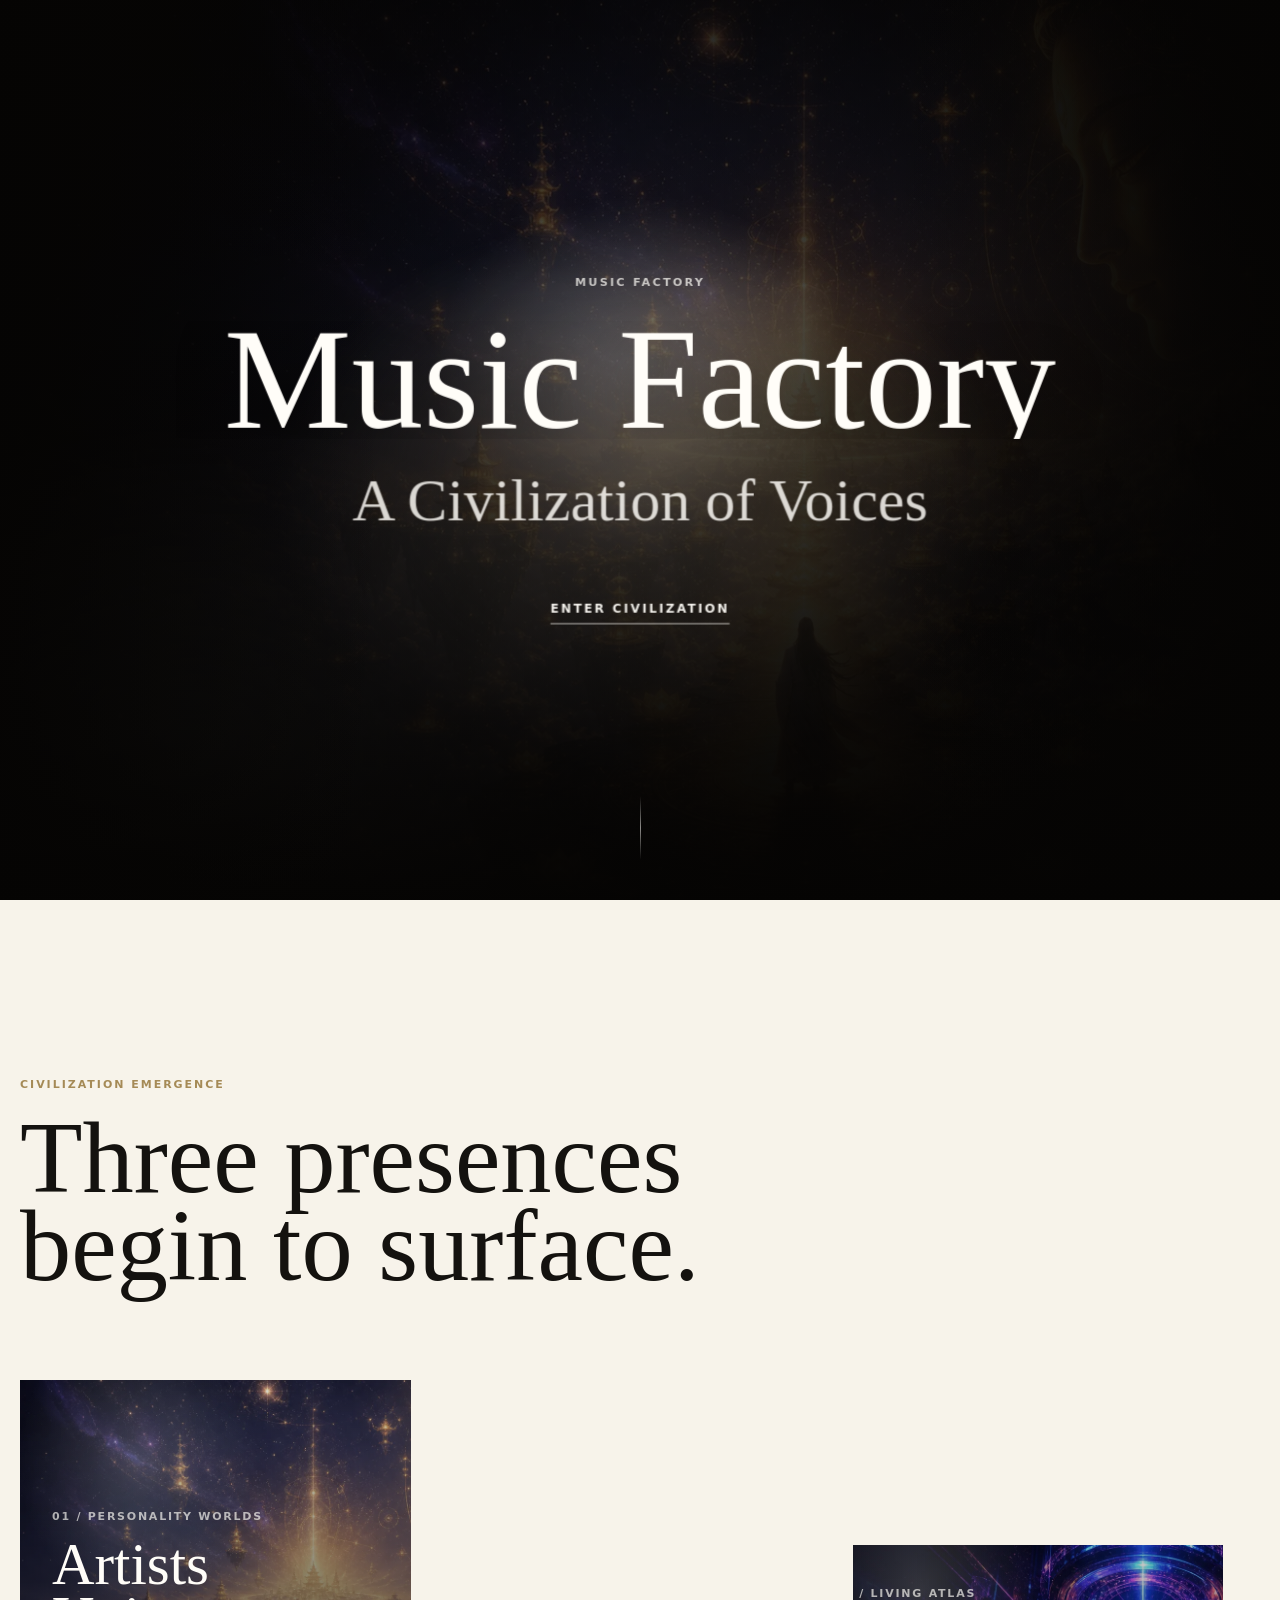
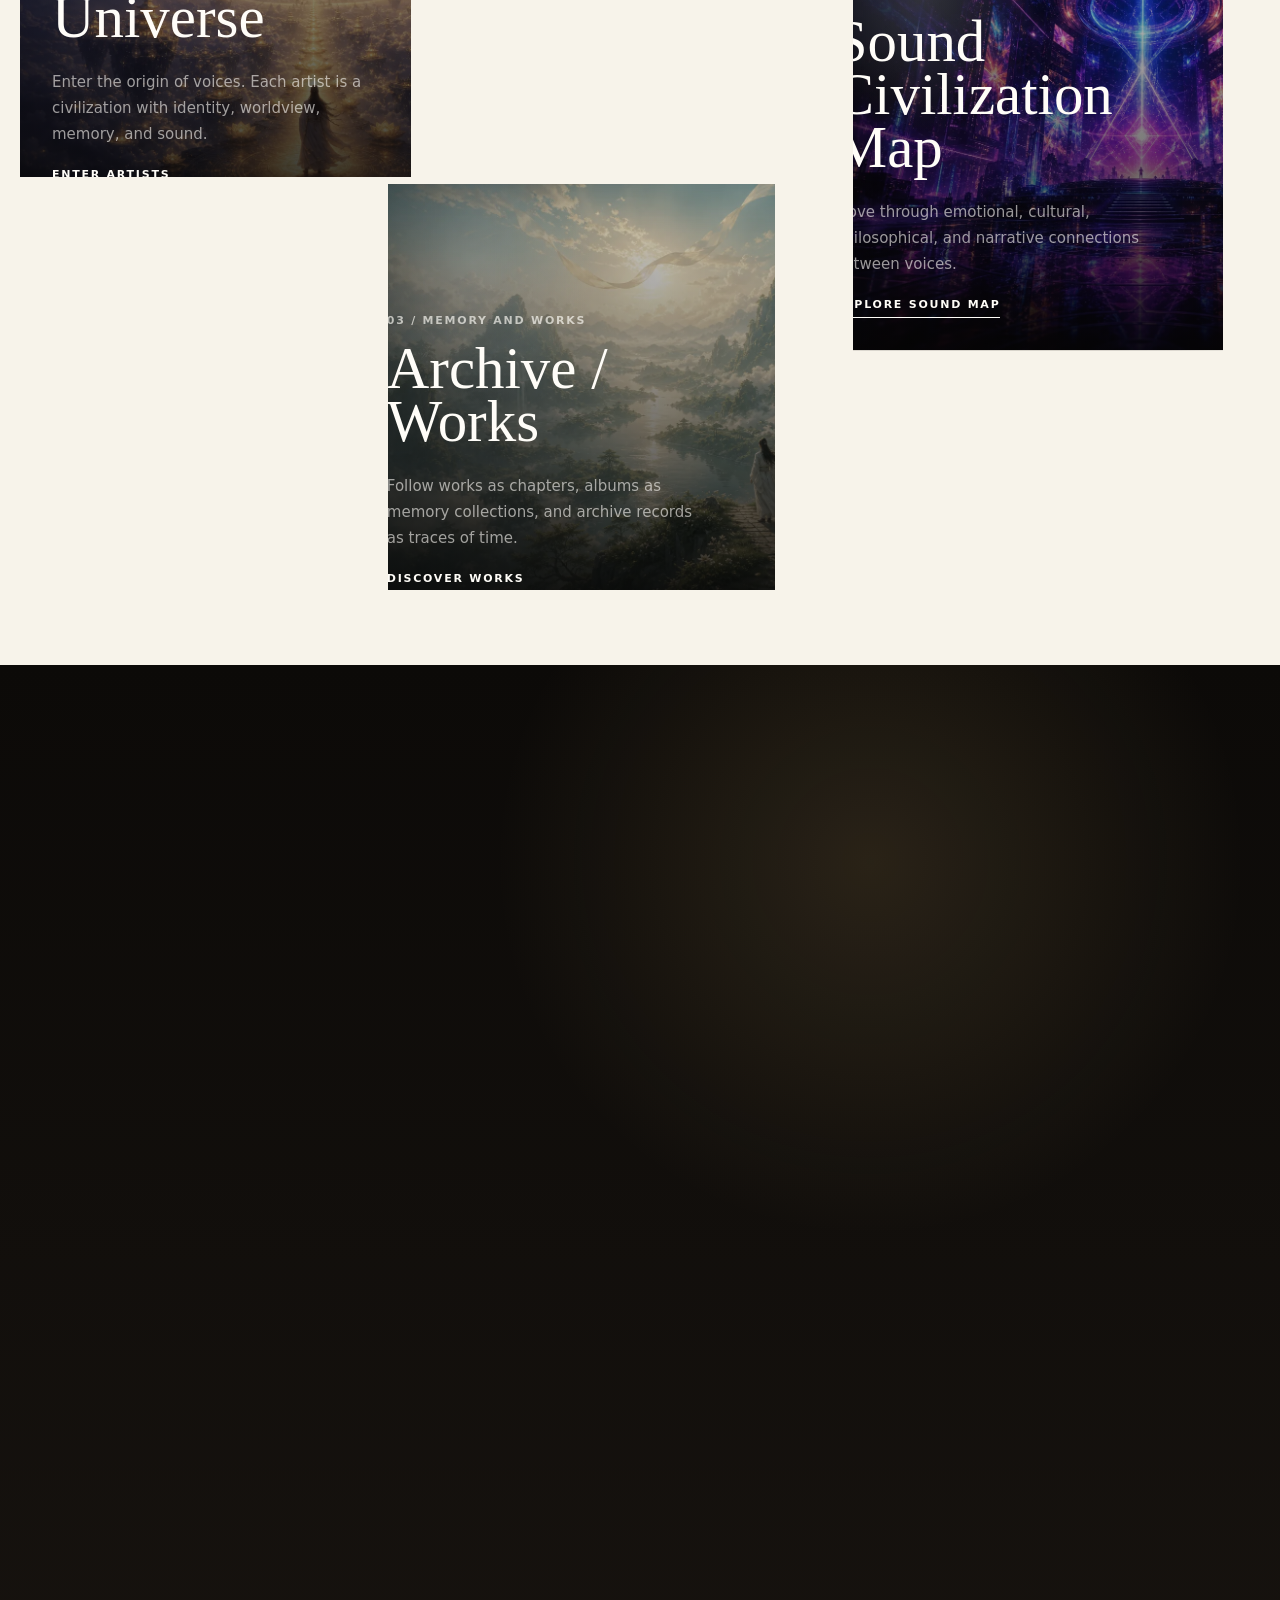
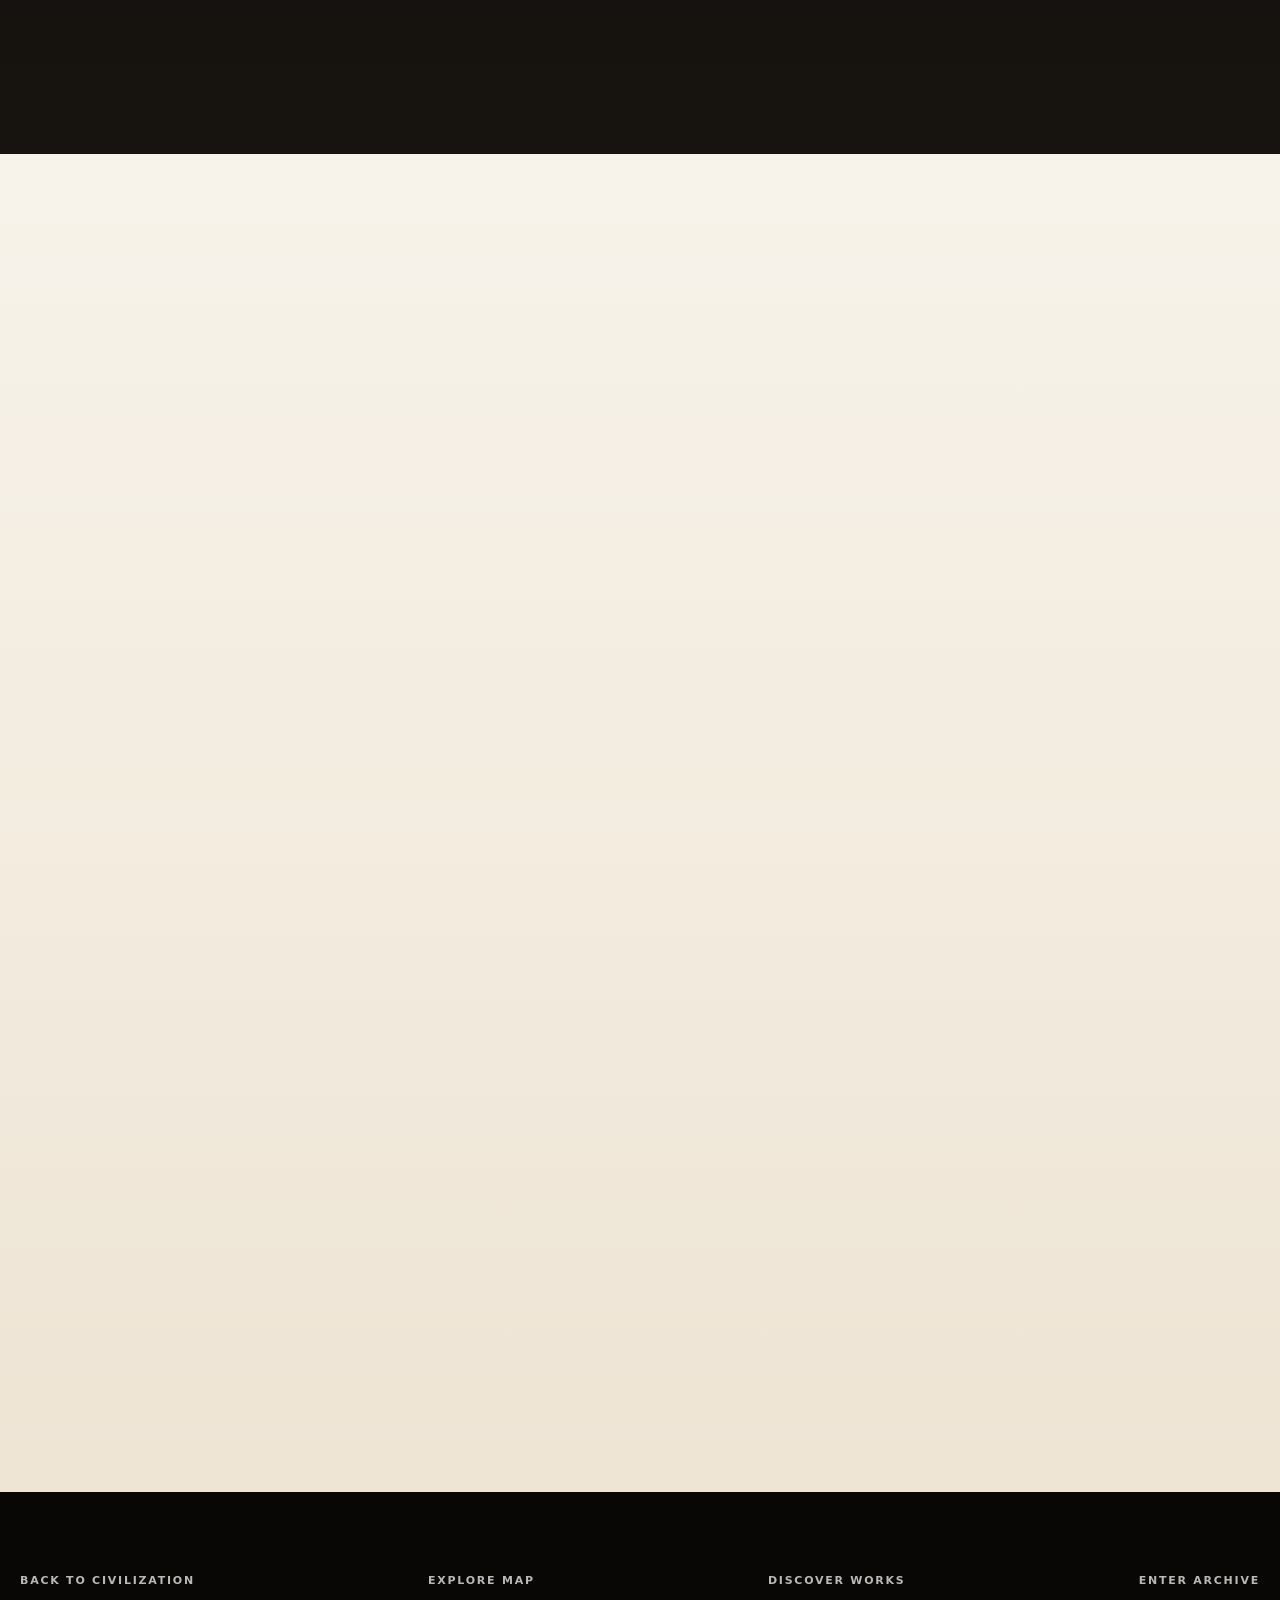
==== commit 05a77eb1: "Revert "Restore practical Chinese homepage" This reverts commit 0f18cce4400cd700bf4fc420ce3d1bf224a2" ====
--- a/index.html
+++ b/index.html
@@ -3,2908 +3,568 @@
 <head>
   <meta charset="utf-8" />
   <meta name="viewport" content="width=device-width, initial-scale=1" />
-  <title>音乐工厂 · 品牌体验馆</title>
+  <title>Music Factory | Cinematic Portal</title>
   <link rel="icon" href="data:," />
-  <link rel="preload" as="image" href="assets/optimized/mobile-banner.webp" media="(max-width: 719px)" />
-  <link rel="preload" as="image" href="assets/optimized/desktop-banner.webp" media="(min-width: 720px)" />
+  <link rel="preload" as="image" href="assets/generated/music-map-guanwujie.webp" fetchpriority="high" />
   <style>
     :root {
-      --bg: #f4f4f4;
-      --panel: #fff;
-      --ink: #1f2023;
-      --muted: #72767d;
-      --line: #e7e7e7;
-      --red: #d33a31;
-      --red-dark: #a92c25;
-      --black: #151515;
-      --gold: #c9a45d;
-      --paper: #fff9f0;
-      --blue: #2f6f9f;
-      --soft: #f8f0ef;
-      --shadow: 0 18px 48px rgba(0,0,0,.12);
-      font-family: "Microsoft YaHei", "PingFang SC", "Noto Sans SC", system-ui, sans-serif;
+      --font-display: "Didot", "Bodoni 72", "Songti SC", "STSong", Georgia, serif;
+      --font-body: "Inter", "SF Pro Text", "Helvetica Neue", "Microsoft YaHei", system-ui, sans-serif;
+      --font-caption: "SF Pro Text", "Helvetica Neue", "Microsoft YaHei", system-ui, sans-serif;
+      --font-quote: "Times New Roman", "Songti SC", Georgia, serif;
+
+      --warm-white: #f7f3ea;
+      --paper: #fffdf8;
+      --charcoal: #14120f;
+      --record-black: #080706;
+      --warm-gray: #80786b;
+      --dark-gold: #a58a56;
+      --soft-gold: #d8c08a;
+      --line: rgba(255, 253, 248, .16);
+
+      --space-1: 8px;
+      --space-2: 16px;
+      --space-3: 24px;
+      --space-4: 32px;
+      --space-5: 40px;
+      --space-6: 48px;
+      --space-8: 64px;
+      --space-10: 80px;
+      --space-12: 96px;
+      --space-16: 128px;
+
+      --motion-fast: 320ms cubic-bezier(.2, .8, .2, 1);
+      --motion-base: 720ms cubic-bezier(.2, .8, .2, 1);
+      --motion-slow: 1600ms cubic-bezier(.19, 1, .22, 1);
+      --motion-cinematic: 8600ms cubic-bezier(.19, 1, .22, 1);
+
+      --spirit: url("assets/generated/music-map-guanwujie.webp");
+      --future: url("assets/generated/music-map-shiliyin.webp");
+      --nature: url("assets/generated/music-map-mengmeng.webp");
+      font-family: var(--font-body);
     }
 
     * { box-sizing: border-box; }
-    html { scroll-behavior: smooth; }
+    html { scroll-behavior: smooth; background: var(--record-black); }
     body {
       margin: 0;
-      background: var(--bg);
-      color: var(--ink);
-    }
-
-    button, input { font: inherit; }
-    .wrap { width: min(1180px, calc(100% - 32px)); margin: 0 auto; }
-
-    .site-header {
-      min-height: 700px;
-      color: #171412;
-      background:
-        radial-gradient(circle at 84% 12%, rgba(211,58,49,.18), transparent 30%),
-        radial-gradient(circle at 16% 16%, rgba(201,164,93,.22), transparent 34%),
-        linear-gradient(90deg, rgba(255,250,243,.94) 0%, rgba(255,250,243,.86) 46%, rgba(255,250,243,.56) 100%),
-        url("assets/optimized/desktop-banner.webp") center / cover no-repeat;
+      min-height: 100vh;
+      color: var(--paper);
+      background:
+        radial-gradient(circle at 50% 12%, rgba(216,192,138,.16), transparent 34%),
+        linear-gradient(180deg, #050403 0%, #0d0b09 42%, #f3ecdf 100%);
+      overflow-x: hidden;
+      font-family: var(--font-body);
+      animation: pageArrival 900ms cubic-bezier(.19, 1, .22, 1) both;
+    }
+    body::before {
+      content: "";
+      position: fixed;
+      inset: 0;
+      z-index: -2;
+      pointer-events: none;
+      background:
+        radial-gradient(circle, rgba(255,253,248,.12) .48px, transparent .9px),
+        linear-gradient(90deg, rgba(255,253,248,.035) 1px, transparent 1px),
+        linear-gradient(180deg, rgba(255,253,248,.028) 1px, transparent 1px);
+      background-size: 7px 7px, 180px 180px, 180px 180px;
+      opacity: .28;
+      mask-image: linear-gradient(180deg, rgba(0,0,0,.82), transparent 72%);
+    }
+    a { color: inherit; text-decoration: none; }
+    h1, h2, h3, p { margin-top: 0; }
+    .wrap { width: min(1240px, calc(100% - var(--space-4))); margin: 0 auto; }
+
+    .cinematic-entrance {
+      min-height: 100svh;
       position: relative;
+      display: grid;
+      place-items: center;
       overflow: hidden;
-    }
-
-    .site-header::after {
+      isolation: isolate;
+      background:
+        linear-gradient(90deg, rgba(5,4,3,.92), rgba(5,4,3,.44) 48%, rgba(5,4,3,.92)),
+        linear-gradient(180deg, rgba(5,4,3,.28), rgba(5,4,3,.86)),
+        var(--spirit) center / cover no-repeat;
+    }
+    .cinematic-entrance::before {
       content: "";
       position: absolute;
-      left: 0;
-      right: 0;
-      bottom: 0;
-      height: 120px;
-      background: linear-gradient(180deg, transparent, var(--bg));
+      inset: -8%;
+      z-index: -1;
+      background:
+        radial-gradient(ellipse at 50% 42%, rgba(255,253,248,.24), transparent 20%),
+        radial-gradient(ellipse at 50% 54%, rgba(216,192,138,.26), transparent 35%),
+        radial-gradient(ellipse at 20% 78%, rgba(255,253,248,.08), transparent 28%);
+      animation: breathingLight 9000ms ease-in-out infinite alternate;
+      filter: blur(1px) saturate(.62);
+    }
+    .cinematic-entrance::after {
+      content: "";
+      position: absolute;
+      inset: 0;
       pointer-events: none;
-    }
-
-    .site-header .wrap {
+      background:
+        linear-gradient(90deg, rgba(5,4,3,.86), transparent 30%, transparent 70%, rgba(5,4,3,.88)),
+        linear-gradient(180deg, rgba(5,4,3,.62), transparent 32%, rgba(5,4,3,.94));
+    }
+    .entrance-inner {
       position: relative;
       z-index: 1;
-    }
-
-    .topbar {
+      width: min(920px, calc(100% - var(--space-4)));
+      text-align: center;
+      transform: translateY(var(--cinematic-y, 0)) scale(1.01);
+      animation: softOpeningZoom var(--motion-cinematic) both;
+    }
+    .cinematic-mark {
+      margin: 0 0 var(--space-4);
+      color: rgba(255,253,248,.72);
+      font: 900 11px/1 var(--font-caption);
+      letter-spacing: .2em;
+      text-transform: uppercase;
+      animation: fadeInSlow 1800ms ease 800ms both;
+    }
+    .cinematic-title {
+      margin: 0 0 var(--space-4);
+      font: 500 clamp(72px, 11vw, 164px)/.82 var(--font-display);
+      letter-spacing: 0;
+      text-wrap: balance;
+      clip-path: inset(0);
+      text-shadow: 0 18px 60px rgba(0,0,0,.46);
+      animation: titleFloat 6600ms ease-in-out 900ms both;
+    }
+    .cinematic-subtitle {
+      max-width: 780px;
+      margin: 0 auto var(--space-8);
+      color: rgba(255,253,248,.88);
+      font: 400 clamp(30px, 4.6vw, 68px)/1.02 var(--font-quote);
+      letter-spacing: 0;
+      text-wrap: balance;
+      opacity: .96;
+      transform: translateY(0);
+      animation: subtitleFloat 7600ms ease-in-out 1800ms both;
+    }
+    .enter-civilization {
+      display: inline-block;
+      padding-bottom: 8px;
+      color: var(--paper);
+      border-bottom: 1px solid rgba(255,253,248,.78);
+      font: 900 12px/1 var(--font-caption);
+      letter-spacing: .18em;
+      text-transform: uppercase;
+      opacity: .92;
+      transform: translateY(0);
+      animation: ctaPulse 7200ms ease-in-out 3200ms both;
+      transition: color var(--motion-fast), transform var(--motion-fast), border-color var(--motion-fast);
+    }
+    .enter-civilization:hover { color: var(--soft-gold); border-color: currentColor; transform: translateY(12px); }
+    .entrance-silence {
+      position: absolute;
+      left: 50%;
+      bottom: var(--space-5);
+      z-index: 2;
+      width: 1px;
+      height: 64px;
+      opacity: 0;
+      transform: translateX(-50%);
+      animation: fadeInSlow 2200ms ease 7200ms both;
+      background: linear-gradient(180deg, transparent, rgba(255,253,248,.54), transparent);
+    }
+
+    .section {
+      position: relative;
+      padding: clamp(112px, 14vw, 208px) 0;
+      color: var(--charcoal);
+      background: var(--warm-white);
+      overflow: hidden;
+      content-visibility: auto;
+      contain-intrinsic-size: 900px;
+    }
+    .section.dark {
+      color: var(--paper);
+      background:
+        radial-gradient(circle at 68% 18%, rgba(165,138,86,.18), transparent 30%),
+        linear-gradient(180deg, #0c0a08 0%, #17130f 100%);
+    }
+    .eyebrow {
+      margin: 0 0 var(--space-3);
+      color: var(--dark-gold);
+      font: 900 11px/1 var(--font-caption);
+      letter-spacing: .18em;
+      text-transform: uppercase;
+    }
+    .section-title {
+      max-width: 940px;
+      margin: 0 0 var(--space-8);
+      font: 500 clamp(50px, 8vw, 120px)/.86 var(--font-display);
+      letter-spacing: 0;
+      text-wrap: balance;
+    }
+
+    .civilization-emergence {
+      min-height: 1120px;
+      padding-bottom: clamp(160px, 18vw, 260px);
+    }
+    .node-field {
+      position: relative;
+      min-height: 680px;
+    }
+    .civilization-node {
+      position: absolute;
+      width: min(420px, 34vw);
+      min-height: 440px;
       display: flex;
-      justify-content: space-between;
-      align-items: center;
-      gap: 14px;
-      padding: 18px 0;
-    }
-
-    .brand {
-      display: flex;
-      align-items: center;
-      gap: 10px;
-      font-weight: 900;
-      white-space: nowrap;
-    }
-
-    .brand-mark {
-      width: 36px;
-      height: 36px;
-      border-radius: 50%;
-      background: var(--red);
-      display: grid;
-      place-items: center;
-      box-shadow: 0 8px 24px rgba(211,58,49,.42);
-    }
-
-    .nav {
-      display: flex;
-      gap: 6px;
-      overflow-x: auto;
-      scrollbar-width: none;
-    }
-
-    .nav::-webkit-scrollbar { display: none; }
-
-    .nav button {
-      border: 1px solid rgba(23,20,18,.12);
-      background: rgba(255,255,255,.56);
-      color: #5b5651;
-      border-radius: 999px;
-      padding: 9px 13px;
-      white-space: nowrap;
-      cursor: pointer;
-    }
-
-    .nav button.active {
-      background: var(--ink);
-      color: #fff;
-    }
-
-    .hero {
-      display: grid;
-      grid-template-columns: 1fr;
-      gap: 24px;
-      align-items: center;
-      padding: 76px 0 70px;
-    }
-
-    .eyebrow {
-      color: var(--red);
-      font-weight: 900;
-      letter-spacing: .14em;
-      text-transform: uppercase;
-      margin: 0 0 12px;
-      font-size: 12px;
-    }
-
-    h1 {
-      margin: 0;
-      font-size: clamp(42px, 10vw, 88px);
-      line-height: .95;
-      letter-spacing: 0;
-    }
-
-    .hero-copy {
-      margin: 18px 0 0;
-      color: #4d4640;
-      line-height: 1.85;
-      max-width: 740px;
-      font-size: 17px;
-    }
-
-    .hero-statement {
-      margin: 16px 0 0;
-      max-width: 760px;
-      font-size: clamp(22px, 3vw, 34px);
-      line-height: 1.22;
-      font-weight: 900;
-      color: #171412;
-    }
-
-    .hero-proof {
-      display: grid;
-      gap: 10px;
-      margin-top: 24px;
-      max-width: 760px;
-    }
-
-    .proof-item {
-      display: grid;
-      grid-template-columns: 88px 1fr;
-      gap: 12px;
-      align-items: center;
-      padding: 11px 14px;
-      border-radius: 8px;
-      background: rgba(255,255,255,.62);
-      border: 1px solid rgba(23,20,18,.08);
-      color: #4d4640;
-    }
-
-    .proof-item strong {
-      color: var(--ink);
-      font-size: 13px;
-    }
-
-    .proof-line {
-      position: relative;
-      height: 6px;
+      flex-direction: column;
+      justify-content: flex-end;
+      padding: var(--space-4);
+      color: var(--paper);
       overflow: hidden;
-      border-radius: 999px;
-      background: rgba(23,20,18,.08);
-    }
-
-    .proof-line span {
-      display: block;
-      height: 100%;
-      border-radius: inherit;
-      background: linear-gradient(90deg, var(--red), #c9a45d);
-    }
-
-    .hero-actions {
-      display: flex;
-      gap: 10px;
-      flex-wrap: wrap;
-      margin-top: 24px;
-    }
-
-    .btn {
-      border: 0;
-      border-radius: 999px;
-      padding: 12px 18px;
-      cursor: pointer;
-      font-weight: 900;
-      display: inline-flex;
-      align-items: center;
-      justify-content: center;
-      text-decoration: none;
-    }
-
-    .btn.primary { background: var(--red); color: #fff; }
-    .btn.ghost { background: rgba(255,255,255,.72); color: var(--ink); border: 1px solid rgba(23,20,18,.12); }
-
-    .hero-panel {
-      background: rgba(255,255,255,.68);
-      border: 1px solid rgba(23,20,18,.1);
-      border-radius: 8px;
-      padding: 18px;
-      backdrop-filter: blur(14px);
-    }
-
-    .panel-title {
-      margin: 0 0 14px;
-      display: flex;
-      align-items: center;
-      justify-content: space-between;
-      gap: 12px;
-      color: #4d4640;
-      font-size: 13px;
-      font-weight: 900;
-    }
-
-    .panel-title span {
-      color: var(--red);
-      letter-spacing: .12em;
-      text-transform: uppercase;
-      font-size: 11px;
-    }
-
-    .stats {
-      display: grid;
-      grid-template-columns: repeat(3, 1fr);
-      gap: 10px;
-    }
-
-    .stat {
-      padding: 12px;
-      border-radius: 8px;
-      background: rgba(255,255,255,.66);
-      border: 1px solid rgba(23,20,18,.08);
-    }
-
-    .stat strong {
-      display: block;
-      font-size: 28px;
-      line-height: 1;
-    }
-
-    .stat span {
-      color: var(--muted);
-      font-size: 12px;
-    }
-
-    .route-panel {
-      margin-top: 16px;
-      display: grid;
-      gap: 10px;
-    }
-
-    .route-card {
-      border: 1px solid rgba(23,20,18,.1);
-      background: rgba(255,255,255,.62);
-      color: var(--ink);
-      border-radius: 8px;
-      padding: 13px;
-      text-align: left;
-      cursor: pointer;
-      display: grid;
-      gap: 4px;
-      transition: transform .18s ease, border-color .18s ease, background .18s ease;
-    }
-
-    .route-card:hover,
-    .route-card.active {
-      transform: translateY(-2px);
-      border-color: rgba(211,58,49,.28);
-      background: rgba(211,58,49,.12);
-    }
-
-    .route-card strong { font-size: 16px; }
-    .route-card span { color: var(--muted); font-size: 12px; line-height: 1.5; }
-
-    .experience-flow {
-      display: grid;
-      grid-template-columns: 1fr;
-      gap: 12px;
-      margin: 0 0 22px;
-    }
-
-    .flow-card {
-      display: grid;
-      grid-template-columns: 46px 1fr;
-      gap: 14px;
-      align-items: start;
-      min-height: 116px;
-      padding: 18px;
-      border-radius: 8px;
-      background: #fff;
-      border: 1px solid var(--line);
-      box-shadow: 0 12px 32px rgba(0,0,0,.05);
-    }
-
-    .flow-index {
-      display: grid;
-      place-items: center;
-      width: 46px;
-      height: 46px;
-      border-radius: 50%;
-      background: #171412;
-      color: #fff;
-      font-weight: 900;
-    }
-
-    .flow-card strong {
-      display: block;
-      margin-bottom: 7px;
-      font-size: 17px;
-    }
-
-    .flow-card span {
-      color: var(--muted);
-      line-height: 1.7;
-      font-size: 14px;
-    }
-
-    main { padding: 28px 0 70px; }
-    .view { display: none; }
-    .view.active { display: block; }
-
-    .section-head {
-      display: flex;
-      align-items: end;
-      justify-content: space-between;
-      gap: 16px;
-      margin: 28px 0 16px;
-    }
-
-    .section-head h2 {
-      margin: 0;
-      font-size: clamp(24px, 5vw, 38px);
-    }
-
-    .section-head p {
-      margin: 8px 0 0;
-      color: var(--muted);
-      line-height: 1.7;
-    }
-
-    .subtle { color: var(--muted); font-size: 13px; }
-
-    .land-stage {
-      display: grid;
-      grid-template-columns: 1fr;
-      gap: 18px;
-      margin-top: -58px;
-      position: relative;
-      z-index: 2;
-    }
-
-    .world-console {
-      border-radius: 8px;
-      overflow: hidden;
-      background:
-        linear-gradient(135deg, rgba(19,20,23,.96), rgba(57,22,20,.94)),
-        #151515;
-      color: #fff;
-      box-shadow: var(--shadow);
-    }
-
-    .world-shell {
-      display: grid;
-      grid-template-columns: 1fr;
-      min-height: 480px;
-    }
-
-    .guide-panel {
-      padding: 20px;
-      border-bottom: 1px solid rgba(255,255,255,.1);
-      background:
-        linear-gradient(180deg, rgba(255,255,255,.06), transparent),
-        rgba(0,0,0,.18);
-    }
-
-    .guide-portrait {
-      width: 92px;
-      aspect-ratio: 1;
-      border-radius: 8px;
-      overflow: hidden;
-      background: rgba(255,255,255,.08);
-      margin-bottom: 14px;
-    }
-
-    .guide-portrait img {
-      width: 100%;
-      height: 100%;
-      object-fit: cover;
-      display: block;
-    }
-
-    .guide-panel h2 {
-      margin: 0;
-      font-size: clamp(26px, 6vw, 44px);
-      line-height: 1.08;
-    }
-
-    .guide-line {
-      color: rgba(255,255,255,.7);
-      line-height: 1.8;
-      margin: 12px 0 0;
-    }
-
-    .world-tabs {
-      display: grid;
-      gap: 8px;
-      margin-top: 18px;
-    }
-
-    .world-tab {
-      border: 1px solid rgba(255,255,255,.14);
-      background: rgba(255,255,255,.07);
-      color: #fff;
-      border-radius: 8px;
-      padding: 12px;
-      text-align: left;
-      cursor: pointer;
-      display: flex;
-      justify-content: space-between;
-      align-items: center;
-      gap: 10px;
-      min-height: 56px;
-    }
-
-    .world-tab.active {
-      background: #fff;
-      color: var(--ink);
-      border-color: #fff;
-    }
-
-    .sound-map {
-      position: relative;
-      min-height: 430px;
-      padding: 18px;
-      background:
-        radial-gradient(circle at 20% 28%, rgba(255,255,255,.18), transparent 18%),
-        radial-gradient(circle at 78% 36%, rgba(211,58,49,.3), transparent 20%),
-        linear-gradient(145deg, rgba(255,255,255,.04), rgba(0,0,0,.28));
-      overflow: hidden;
-    }
-
-    .map-skyline {
-      position: absolute;
-      inset: auto 0 0;
-      height: 42%;
-      opacity: .32;
-      background:
-        linear-gradient(to top, rgba(0,0,0,.82), transparent 72%),
-        repeating-linear-gradient(90deg, rgba(255,255,255,.2) 0 2px, transparent 2px 56px);
-      clip-path: polygon(0 72%, 6% 42%, 12% 60%, 19% 30%, 26% 64%, 35% 36%, 46% 58%, 56% 24%, 67% 66%, 78% 34%, 87% 60%, 100% 42%, 100% 100%, 0 100%);
-    }
-
-    .map-node {
-      position: absolute;
-      width: 158px;
-      min-height: 84px;
-      border: 1px solid rgba(255,255,255,.22);
-      background: rgba(0,0,0,.42);
-      color: #fff;
-      border-radius: 8px;
-      padding: 12px;
-      text-align: left;
-      cursor: pointer;
-      box-shadow: 0 12px 30px rgba(0,0,0,.22);
-      backdrop-filter: blur(10px);
-      transition: transform .18s ease, background .18s ease, border-color .18s ease;
-    }
-
-    .map-node:hover,
-    .map-node.active {
-      transform: translateY(-4px);
-      background: rgba(211,58,49,.72);
-      border-color: rgba(255,255,255,.68);
-    }
-
-    .map-node strong {
-      display: block;
-      font-size: 16px;
-      margin-bottom: 4px;
-    }
-
-    .map-node span {
-      display: block;
-      color: rgba(255,255,255,.72);
-      font-size: 12px;
-      line-height: 1.5;
-    }
-
-    .map-node small {
-      display: block;
-      margin-top: 8px;
-      color: rgba(255,255,255,.58);
-      font-size: 11px;
-    }
-
-    .space-player {
-      display: grid;
-      grid-template-columns: 84px 1fr;
-      gap: 14px;
-      align-items: center;
-      padding: 14px;
-      border-top: 1px solid rgba(255,255,255,.1);
-      background: rgba(0,0,0,.34);
-    }
-
-    .space-cover {
-      width: 84px;
-      aspect-ratio: 1;
-      border-radius: 8px;
-      object-fit: cover;
-      background: rgba(255,255,255,.12);
-    }
-
-    .space-player h3 {
-      margin: 0 0 4px;
-      font-size: 20px;
-    }
-
-    .space-player p {
-      margin: 0 0 12px;
-      color: rgba(255,255,255,.68);
-      line-height: 1.65;
-      font-size: 13px;
-    }
-
-    .space-actions {
-      display: flex;
-      gap: 8px;
-      flex-wrap: wrap;
-      align-items: center;
-    }
-
-    .space-actions audio {
-      max-width: 320px;
-      min-width: 220px;
-    }
-
-    .world-console[data-world="spirit"] .sound-map {
-      background:
-        radial-gradient(circle at 28% 22%, rgba(255,255,255,.2), transparent 16%),
-        radial-gradient(circle at 72% 66%, rgba(211,58,49,.28), transparent 24%),
-        linear-gradient(145deg, #11191b, #3a1816);
-    }
-
-    .world-console[data-world="city"] .sound-map {
-      background:
-        radial-gradient(circle at 24% 34%, rgba(255,218,120,.18), transparent 18%),
-        radial-gradient(circle at 80% 24%, rgba(211,58,49,.34), transparent 22%),
-        linear-gradient(145deg, #111, #34222c);
-    }
-
-    .world-console[data-world="travel"] .sound-map {
-      background:
-        radial-gradient(circle at 22% 22%, rgba(255,255,255,.22), transparent 17%),
-        radial-gradient(circle at 76% 72%, rgba(72,126,140,.34), transparent 24%),
-        linear-gradient(145deg, #172426, #4a2520);
-    }
-
-    .artist-grid {
-      display: grid;
-      grid-template-columns: 1fr;
-      gap: 16px;
-    }
-
-    .artist-card {
-      display: grid;
-      grid-template-columns: 118px 1fr;
-      gap: 14px;
-      align-items: stretch;
-      border: 0;
-      text-align: left;
-      background: var(--panel);
-      border-radius: 8px;
-      padding: 12px;
-      box-shadow: 0 10px 28px rgba(0,0,0,.07);
-      cursor: pointer;
-      color: inherit;
-      text-decoration: none;
-    }
-
-    .artist-photo {
-      width: 118px;
-      aspect-ratio: 1;
-      border-radius: 8px;
-      overflow: hidden;
-      background: linear-gradient(135deg, #252525, #741f1a);
-      color: #fff;
-      display: grid;
-      place-items: center;
-      font-size: 32px;
-      font-weight: 900;
-    }
-
-    .artist-photo img {
-      width: 100%;
-      height: 100%;
-      object-fit: cover;
-      display: block;
-    }
-
-    .artist-poster {
-      width: 100%;
-      margin-top: 14px;
-      border-radius: 8px;
-      overflow: hidden;
-      background: #111;
-      box-shadow: 0 12px 30px rgba(0,0,0,.12);
-    }
-
-    .artist-poster img {
-      width: 100%;
-      display: block;
-    }
-
-    .artist-card h3, .panel h3 {
-      margin: 0 0 8px;
-      font-size: 22px;
-    }
-
-    .tags {
-      display: flex;
-      gap: 6px;
-      flex-wrap: wrap;
-      margin: 10px 0;
-    }
-
-    .tag {
-      border-radius: 999px;
-      padding: 5px 8px;
-      background: #f0f0f0;
-      color: var(--muted);
-      font-size: 12px;
-      font-weight: 800;
-    }
-
-    .tag.red {
-      background: var(--soft);
-      color: var(--red-dark);
-    }
-
-    .panel {
-      background: var(--panel);
-      border-radius: 8px;
-      padding: 18px;
-      box-shadow: 0 10px 30px rgba(0,0,0,.06);
-      margin-bottom: 16px;
-    }
-
-    .artist-detail {
-      display: grid;
-      grid-template-columns: 1fr;
-      gap: 16px;
-    }
-
-    .artist-hero {
-      display: grid;
-      grid-template-columns: 150px 1fr;
-      gap: 16px;
-      align-items: end;
-    }
-
-    .artist-hero .artist-photo {
-      width: 150px;
-      font-size: 42px;
-    }
-
-    .clip-box {
-      border: 1px dashed var(--line);
-      border-radius: 8px;
-      padding: 14px;
-      color: var(--muted);
-      background: #fbfbfb;
-      line-height: 1.7;
-    }
-
-    .artist-kicker {
-      color: var(--red-dark);
-      font-size: 12px;
-      font-weight: 900;
-      letter-spacing: .12em;
-      text-transform: uppercase;
-      margin-bottom: 8px;
-    }
-
-    .artist-name-line {
-      display: flex;
-      align-items: baseline;
-      gap: 10px;
-      flex-wrap: wrap;
-      margin-bottom: 6px;
-    }
-
-    .artist-name-line h3 { margin: 0; }
-
-    .artist-en {
-      color: var(--muted);
-      font-size: 13px;
-      font-weight: 900;
-      letter-spacing: .08em;
-    }
-
-    .artist-bio {
-      display: grid;
-      gap: 10px;
-      margin-top: 12px;
-    }
-
-    .artist-bio p {
-      margin: 0;
-      color: #4f5359;
-      line-height: 1.9;
-    }
-
-    .artist-block-grid {
-      display: grid;
-      grid-template-columns: 1fr;
-      gap: 10px;
-      margin-top: 16px;
-    }
-
-    .mini-card {
-      border: 1px solid var(--line);
-      border-radius: 8px;
-      padding: 12px;
-      background: #fff;
-    }
-
-    .mini-card strong {
-      display: block;
-      margin-bottom: 6px;
-      font-size: 15px;
-    }
-
-    .mini-card span {
-      color: var(--muted);
-      font-size: 13px;
-      line-height: 1.65;
-    }
-
-    .artist-feature {
-      background:
-        linear-gradient(135deg, rgba(211,58,49,.08), transparent 34%),
-        var(--panel);
-    }
-
-    .toolbar {
-      position: sticky;
-      top: 0;
-      z-index: 5;
-      background: rgba(244,244,244,.95);
-      border-bottom: 1px solid var(--line);
-      backdrop-filter: blur(14px);
-      padding: 12px 0;
-      margin: 0 0 18px;
-    }
-
-    .tools {
-      display: grid;
-      grid-template-columns: 1fr;
-      gap: 10px;
-    }
-
-    .search {
-      width: 100%;
-      border: 1px solid var(--line);
-      background: var(--panel);
-      border-radius: 999px;
-      padding: 12px 16px;
-      outline: none;
-    }
-
-    .chips {
-      display: flex;
-      gap: 8px;
-      overflow-x: auto;
-      scrollbar-width: none;
-    }
-
-    .chips::-webkit-scrollbar { display: none; }
-
-    .chip {
-      border: 1px solid var(--line);
-      background: var(--panel);
-      color: var(--muted);
-      border-radius: 999px;
-      padding: 9px 13px;
-      white-space: nowrap;
-      cursor: pointer;
-      font-weight: 800;
-    }
-
-    .chip.active {
-      background: var(--red);
-      color: #fff;
-      border-color: var(--red);
-    }
-
-    .work-grid {
-      display: grid;
-      grid-template-columns: repeat(2, minmax(0, 1fr));
-      gap: 14px;
-    }
-
-    .work-card {
-      border: 0;
-      background: transparent;
-      padding: 0;
-      text-align: left;
-      cursor: pointer;
-      min-width: 0;
-    }
-
-    .cover-wrap {
-      position: relative;
-      border-radius: 8px;
-      overflow: hidden;
-      background: #e7e7e7;
-      aspect-ratio: 1;
-      box-shadow: 0 8px 22px rgba(0,0,0,.08);
-    }
-
-    .cover {
-      width: 100%;
-      height: 100%;
-      object-fit: cover;
-      display: block;
-      transition: transform .2s ease;
-    }
-
-    .work-card:hover .cover { transform: scale(1.04); }
-
-    .play-dot {
-      position: absolute;
-      right: 10px;
-      bottom: 10px;
-      width: 38px;
-      height: 38px;
-      border-radius: 50%;
-      background: rgba(211,58,49,.94);
-      display: grid;
-      place-items: center;
-      box-shadow: 0 6px 18px rgba(0,0,0,.2);
-    }
-
-    .play-dot::before {
-      content: "";
-      margin-left: 3px;
-      border-left: 12px solid #fff;
-      border-top: 8px solid transparent;
-      border-bottom: 8px solid transparent;
-    }
-
-    .listen-badge {
-      position: absolute;
-      left: 9px;
-      bottom: 10px;
-      min-height: 28px;
-      display: inline-flex;
-      align-items: center;
-      border-radius: 999px;
-      padding: 6px 10px;
-      background: rgba(255,255,255,.94);
-      color: var(--red);
-      font-size: 12px;
-      font-weight: 900;
-      box-shadow: 0 6px 18px rgba(0,0,0,.12);
-    }
-
-    .work-title {
-      margin: 9px 0 4px;
-      font-weight: 900;
-      line-height: 1.35;
-      white-space: nowrap;
-      overflow: hidden;
-      text-overflow: ellipsis;
-    }
-
-    .work-meta {
-      color: var(--muted);
-      font-size: 12px;
-      line-height: 1.55;
-    }
-
-    .empty {
-      display: none;
-      padding: 42px 18px;
-      text-align: center;
-      color: var(--muted);
-      background: var(--panel);
-      border: 1px dashed var(--line);
-      border-radius: 8px;
-    }
-
-    .load-more-wrap {
-      display: none;
-      justify-content: center;
-      margin-top: 22px;
-    }
-
-    .load-more-wrap.active {
-      display: flex;
-    }
-
-    .load-more {
-      border: 1px solid var(--line);
-      background: var(--panel);
-      color: var(--ink);
-      border-radius: 999px;
-      padding: 11px 18px;
-      font-weight: 900;
-      cursor: pointer;
-    }
-
-    dialog {
-      width: min(980px, calc(100vw - 24px));
-      max-height: calc(100vh - 24px);
-      border: 0;
-      border-radius: 10px;
-      padding: 0;
-      overflow: hidden;
-      box-shadow: var(--shadow);
-    }
-
-    dialog::backdrop { background: rgba(0,0,0,.52); }
-
-    .close {
-      position: absolute;
-      top: 10px;
-      right: 10px;
-      width: 34px;
-      height: 34px;
-      border: 0;
-      border-radius: 50%;
-      background: rgba(255,255,255,.16);
-      color: #fff;
-      font-size: 20px;
-      cursor: pointer;
-      z-index: 2;
-    }
-
-    .detail {
-      max-height: calc(100vh - 24px);
-      overflow: auto;
-      background: var(--panel);
-    }
-
-    .detail-hero {
-      display: grid;
-      grid-template-columns: 112px 1fr;
-      gap: 14px;
-      align-items: end;
-      color: #fff;
-      padding: 18px;
-      background: linear-gradient(135deg, #272727, #151515 70%, #421815);
-    }
-
-    .detail-cover {
-      width: 112px;
-      aspect-ratio: 1;
-      object-fit: cover;
-      border-radius: 8px;
-      background: #333;
-    }
-
-    .detail h3 {
-      margin: 0 0 8px;
-      font-size: 28px;
-      line-height: 1.1;
-    }
-
-    .detail-meta {
-      color: rgba(255,255,255,.72);
-      line-height: 1.7;
-      font-size: 13px;
-    }
-
-    .detail-body {
-      padding: 18px;
-      display: grid;
-      gap: 18px;
-    }
-
-    .versions {
-      display: grid;
-      gap: 10px;
-    }
-
-    .version {
-      border: 1px solid var(--line);
-      border-radius: 8px;
-      padding: 12px;
-      background: #fbfbfb;
-    }
-
-    .version-head {
-      display: flex;
-      justify-content: space-between;
-      gap: 10px;
-      margin-bottom: 8px;
-      font-weight: 900;
-    }
-
-    .version-head span {
-      color: var(--muted);
-      font-size: 12px;
-      font-weight: 700;
-    }
-
-    audio { width: 100%; height: 36px; display: block; }
-
-    .audio-stack {
-      display: grid;
-      gap: 8px;
-    }
-
-    .audio-open-link {
-      display: inline-flex;
-      align-items: center;
-      justify-content: center;
-      min-height: 34px;
-      width: fit-content;
-      border-radius: 999px;
-      padding: 7px 12px;
-      background: var(--red);
-      color: #fff;
-      text-decoration: none;
-      font-size: 13px;
-      font-weight: 900;
-    }
-
-    .external-player-link {
-      box-shadow: 0 12px 28px rgba(211,58,49,.22);
-    }
-
-    .audio-note { border: 1px dashed var(--line); border-radius: 8px; padding: 12px; color: var(--muted); background: #fbfbfb; line-height: 1.6; }
-
-    .platform-links { display: flex; flex-wrap: wrap; gap: 8px; margin: 10px 0 8px; }
-    .platform-link {
-      display: inline-flex;
-      align-items: center;
-      justify-content: center;
-      min-height: 36px;
-      border-radius: 999px;
-      padding: 8px 13px;
-      background: var(--red);
-      color: #fff;
-      text-decoration: none;
-      font-size: 13px;
-      font-weight: 900;
-    }
-
-    .text-block {
-      border-top: 1px solid var(--line);
-      padding-top: 14px;
-    }
-
-    .text-block h4 { margin: 0 0 8px; font-size: 16px; }
-
-    .brand-experience {
-      margin-top: 30px;
-      display: grid;
-      gap: 18px;
-    }
-
-    .manifesto {
-      padding: 28px;
-      border-radius: 8px;
-      background:
-        radial-gradient(circle at 82% 10%, rgba(211,58,49,.16), transparent 28%),
-        linear-gradient(135deg, #fff, #fff8f1);
-      border: 1px solid rgba(23,20,18,.08);
-      box-shadow: 0 18px 46px rgba(72,35,20,.08);
-    }
-
-    .manifesto h2 {
-      margin: 0;
-      font-size: clamp(30px, 6vw, 56px);
-      line-height: 1.05;
-    }
-
-    .manifesto p {
-      margin: 16px 0 0;
-      color: #4d4640;
-      line-height: 1.8;
-      max-width: 860px;
-    }
-
-    .brand-grid {
-      display: grid;
-      grid-template-columns: 1fr;
-      gap: 14px;
-    }
-
-    .brand-card {
-      padding: 20px;
-      border-radius: 8px;
-      background: #fff;
-      border: 1px solid var(--line);
-      box-shadow: 0 12px 30px rgba(0,0,0,.05);
-    }
-
-    .brand-card strong {
-      display: block;
-      margin-bottom: 8px;
-      font-size: 17px;
-    }
-
-    .brand-card span {
-      color: var(--muted);
-      line-height: 1.75;
-      font-size: 14px;
-    }
-
-    .about-copy {
-      display: grid;
-      gap: 24px;
-      padding: 24px;
-      border-radius: 8px;
-      background:
-        linear-gradient(135deg, rgba(23,20,18,.98), rgba(32,26,22,.98));
-      color: #fff;
-      overflow: hidden;
-      position: relative;
-      border: 1px solid rgba(201,164,93,.24);
-      box-shadow: 0 24px 60px rgba(23,20,18,.18);
-    }
-
-    .about-copy::before {
+      isolation: isolate;
+      background: #17130f;
+      box-shadow: 0 32px 90px rgba(20,18,15,.18);
+      transform: translate3d(0, var(--float-y, 0), 0);
+      animation: nodeBreath 7600ms ease-in-out infinite alternate;
+      transition: transform var(--motion-slow), clip-path var(--motion-slow), color var(--motion-base);
+    }
+    .civilization-node::before {
       content: "";
       position: absolute;
-      right: -140px;
-      bottom: -180px;
-      width: 520px;
-      aspect-ratio: 1;
-      border-radius: 50%;
-      opacity: .34;
-      background:
-        radial-gradient(circle, rgba(255,255,255,.42) 0 7%, transparent 8% 34%, rgba(255,255,255,.18) 35% 36%, transparent 37% 48%, rgba(201,164,93,.18) 49% 50%, transparent 51% 100%),
-        conic-gradient(from 42deg, rgba(211,58,49,.38), rgba(201,164,93,.28), rgba(255,255,255,.08), rgba(211,58,49,.32));
-      pointer-events: none;
-    }
-
-    .about-copy::after {
-      content: "MF";
-      position: absolute;
-      right: -18px;
-      top: -24px;
-      color: rgba(201,164,93,.12);
-      font-size: 168px;
-      line-height: 1;
-      font-weight: 900;
-      letter-spacing: 0;
-      pointer-events: none;
-    }
-
-    .about-copy > * {
-      position: relative;
-      z-index: 1;
-    }
-
-    .about-copy h2 {
-      margin: 0;
-      font-size: clamp(28px, 5vw, 52px);
-      line-height: 1.08;
-    }
-
-    .about-copy p {
-      margin: 0;
-      color: rgba(255,255,255,.76);
-      line-height: 1.85;
-      max-width: 920px;
-    }
-
-    .about-layout {
-      display: grid;
-      gap: 24px;
-    }
-
-    .about-lead {
-      display: grid;
-      gap: 14px;
-    }
-
-    .brand-signal {
-      display: grid;
-      gap: 14px;
-      align-content: start;
-    }
-
-    .signal-disc {
-      aspect-ratio: 1;
-      min-height: 220px;
-      border-radius: 8px;
-      border: 1px solid rgba(255,255,255,.16);
-      background:
-        linear-gradient(135deg, rgba(255,255,255,.12), rgba(255,255,255,.04));
-      display: grid;
-      place-items: center;
-      position: relative;
-      overflow: hidden;
-    }
-
-    .signal-disc::before,
-    .signal-disc::after {
-      content: "";
-      position: absolute;
-      inset: 18%;
-      border: 1px solid rgba(255,255,255,.18);
-      border-radius: 50%;
-    }
-
-    .signal-disc::after {
-      inset: 36%;
-      border-color: rgba(201,164,93,.44);
-      background: rgba(211,58,49,.8);
-      box-shadow: 0 18px 40px rgba(211,58,49,.24);
-    }
-
-    .signal-disc span {
-      position: relative;
-      z-index: 1;
-      font-size: 52px;
-      font-weight: 900;
-      color: #fff;
-    }
-
-    .signal-caption {
-      display: grid;
-      gap: 4px;
-      padding: 14px;
-      border-radius: 8px;
-      background: rgba(255,255,255,.08);
-      border: 1px solid rgba(255,255,255,.12);
-    }
-
-    .signal-caption strong {
-      color: #fff;
-      font-size: 16px;
-    }
-
-    .signal-caption span {
-      color: rgba(255,255,255,.66);
-      line-height: 1.6;
-      font-size: 13px;
-    }
-
-    .brand-metrics {
-      display: grid;
-      grid-template-columns: repeat(3, minmax(0, 1fr));
-      gap: 10px;
-      margin-top: 4px;
-    }
-
-    .brand-metric {
-      min-height: 92px;
-      padding: 14px;
-      border-radius: 8px;
-      background: rgba(255,255,255,.08);
-      border: 1px solid rgba(255,255,255,.12);
-    }
-
-    .brand-metric strong {
-      display: block;
-      font-size: 28px;
-      line-height: 1;
-      color: #fff;
-    }
-
-    .brand-metric span {
-      display: block;
-      margin-top: 8px;
-      color: rgba(255,255,255,.66);
-      font-size: 12px;
-      line-height: 1.5;
-    }
-
-    .production-path {
-      display: grid;
-      grid-template-columns: repeat(5, minmax(0, 1fr));
-      gap: 1px;
-      overflow: hidden;
-      border-radius: 8px;
-      border: 1px solid rgba(201,164,93,.22);
-      background: rgba(201,164,93,.22);
-    }
-
-    .path-step {
-      min-height: 110px;
-      padding: 14px;
-      background: rgba(23,20,18,.9);
-      display: grid;
-      align-content: space-between;
-      gap: 12px;
-    }
-
-    .path-step small {
-      color: var(--gold);
-      font-weight: 900;
-      letter-spacing: .12em;
-    }
-
-    .path-step strong {
-      color: #fff;
-      line-height: 1.35;
-    }
-
-    .business-lines {
-      display: grid;
-      grid-template-columns: 1fr;
-      gap: 10px;
-    }
-
-    .business-line {
-      min-height: 84px;
-      padding: 14px 16px;
-      border-radius: 8px;
-      border: 1px solid rgba(255,255,255,.14);
-      background: rgba(255,255,255,.07);
-      color: rgba(255,255,255,.86);
-      line-height: 1.65;
-      display: grid;
-      align-content: space-between;
-      gap: 10px;
-    }
-
-    .business-line::before {
-      content: "";
-      width: 34px;
-      height: 3px;
-      border-radius: 999px;
-      background: linear-gradient(90deg, var(--red), var(--gold));
-    }
-
-    .archive-note {
-      margin-top: 16px;
-      padding: 18px;
-      border-radius: 8px;
-      border: 1px solid rgba(23,20,18,.08);
-      background: rgba(255,255,255,.72);
-      color: #4d4640;
-      line-height: 1.75;
-    }
-
-    .archive-note strong {
-      display: block;
-      color: var(--ink);
-      margin-bottom: 6px;
-    }
-    pre {
-      margin: 0;
-      white-space: pre-wrap;
-      word-break: break-word;
-      line-height: 1.75;
-      font-family: inherit;
-      color: #3d3d3d;
-      font-size: 14px;
-    }
-
-    footer {
-      border-top: 1px solid var(--line);
-      color: var(--muted);
-      padding: 20px 0 36px;
-      line-height: 1.7;
-      font-size: 13px;
-    }
-
-
-    .site-header::before {
-      content: "";
-      position: absolute;
-      inset: -18%;
-      background:
-        radial-gradient(circle at 14% 72%, rgba(55, 198, 255, .2), transparent 23%),
-        radial-gradient(circle at 86% 18%, rgba(255, 211, 109, .22), transparent 22%),
-        conic-gradient(from 180deg at 50% 50%, rgba(104, 207, 255, .12), rgba(211,58,49,.28), rgba(132, 236, 170, .12), rgba(104, 207, 255, .12));
-      opacity: .72;
-      filter: blur(14px);
-      animation: headerDrift 18s ease-in-out infinite alternate;
-      pointer-events: none;
-    }
-
-    @keyframes headerDrift {
-      from { transform: translate3d(-2%, -1%, 0) scale(1); }
-      to { transform: translate3d(2%, 2%, 0) scale(1.08) rotate(5deg); }
-    }
-
-    .world-console {
-      position: relative;
-      isolation: isolate;
-    }
-
-    .world-console::before {
+      inset: 0;
+      z-index: -2;
+      background: var(--node-image) center / cover no-repeat;
+      transform: scale(1.04);
+      transition: transform var(--motion-slow), filter var(--motion-slow);
+      filter: saturate(.86);
+    }
+    .civilization-node::after {
       content: "";
       position: absolute;
       inset: 0;
       z-index: -1;
-      opacity: .65;
-      background:
-        radial-gradient(circle at 30% 20%, rgba(255,255,255,.16), transparent 20%),
-        radial-gradient(circle at 78% 80%, rgba(211,58,49,.22), transparent 28%);
-      animation: consoleBreath 7s ease-in-out infinite alternate;
-    }
-
-    @keyframes consoleBreath {
-      from { opacity: .45; transform: scale(1); }
-      to { opacity: .86; transform: scale(1.018); }
-    }
-
-    .sound-map::before,
-    .sound-map::after,
-    .map-field,
-    .map-orbit,
-    .map-particles,
-    .map-horizon {
-      position: absolute;
-      inset: 0;
-      pointer-events: none;
-    }
-
-    .sound-map::before,
-    .sound-map::after {
-      content: "";
-    }
-
-    .sound-map::before {
-      opacity: .64;
-      background-image:
-        radial-gradient(circle, rgba(255,255,255,.82) 0 1px, transparent 1.7px),
-        radial-gradient(circle, rgba(255,255,255,.5) 0 1px, transparent 1.5px);
-      background-size: 92px 92px, 138px 138px;
-      animation: starDrift 30s linear infinite;
-    }
-
-    .sound-map::after {
-      opacity: .46;
-      background: radial-gradient(circle at var(--pulse-x, 42%) var(--pulse-y, 42%), rgba(255,255,255,.35), transparent 18%);
-      transform: scale(.9);
-      transition: transform .7s ease, opacity .7s ease;
-    }
-
-    .sound-map.pulse::after {
-      opacity: .75;
-      transform: scale(1.14);
-    }
-
-    @keyframes starDrift {
-      from { background-position: 0 0, 0 0; }
-      to { background-position: 120px 90px, -90px 140px; }
-    }
-
-    .map-orbit {
-      width: 64%;
-      height: 64%;
-      left: 18%;
-      top: 15%;
-      border: 1px solid rgba(255,255,255,.18);
-      border-radius: 50%;
-      transform: rotate(-16deg);
-      animation: orbitSlow 18s linear infinite;
-    }
-
-    .map-orbit::before,
-    .map-orbit::after {
-      content: "";
-      position: absolute;
-      width: 10px;
-      height: 10px;
-      border-radius: 50%;
-      background: rgba(255,255,255,.86);
-      box-shadow: 0 0 18px rgba(255,255,255,.9);
-    }
-
-    .map-orbit::before { left: 11%; top: 18%; }
-    .map-orbit::after { right: 14%; bottom: 21%; }
-
-    @keyframes orbitSlow {
-      to { transform: rotate(344deg); }
-    }
-
-    .map-particles {
-      opacity: .72;
-      background:
-        linear-gradient(115deg, transparent 0 36%, rgba(255,255,255,.24) 37%, transparent 39%),
-        linear-gradient(75deg, transparent 0 64%, rgba(255,255,255,.2) 65%, transparent 67%);
-      animation: scanFloat 9s ease-in-out infinite alternate;
-    }
-
-    @keyframes scanFloat {
-      from { transform: translateY(-2%); }
-      to { transform: translateY(3%); }
-    }
-
-    .map-horizon {
-      inset: auto 0 0;
-      height: 46%;
-      opacity: .82;
-    }
-
-    .world-console[data-world="spirit"] .sound-map {
-      background:
-        radial-gradient(circle at 20% 18%, rgba(210,245,255,.28), transparent 18%),
-        radial-gradient(circle at 80% 62%, rgba(135,92,255,.26), transparent 26%),
-        linear-gradient(145deg, #050814, #141a32 58%, #2a1438);
-    }
-
-    .world-console[data-world="spirit"] .map-particles {
-      background:
-        linear-gradient(120deg, transparent 0 18%, rgba(115,207,255,.26) 19%, transparent 28%),
-        linear-gradient(25deg, transparent 0 56%, rgba(233,208,255,.22) 57%, transparent 68%);
-      filter: blur(1px);
-    }
-
-    .world-console[data-world="spirit"] .map-horizon {
-      display: none;
-    }
-
-    .world-console[data-world="city"] .sound-map {
-      background:
-        radial-gradient(circle at 18% 26%, rgba(255,214,88,.25), transparent 16%),
-        radial-gradient(circle at 78% 22%, rgba(34,221,255,.24), transparent 22%),
-        linear-gradient(145deg, #09080d, #17111f 52%, #3a1026);
-    }
-
-    .world-console[data-world="city"] .map-orbit {
-      border-radius: 0;
-      width: 74%;
-      height: 52%;
-      left: 13%;
-      top: 20%;
-      border-color: rgba(49,232,255,.28);
-      box-shadow: 0 0 42px rgba(49,232,255,.12);
-    }
-
-    .world-console[data-world="city"] .map-particles {
-      opacity: .85;
-      background:
-        repeating-linear-gradient(90deg, rgba(49,232,255,.18) 0 1px, transparent 1px 42px),
-        repeating-linear-gradient(0deg, transparent 0 18px, rgba(255,80,122,.14) 19px 20px);
-    }
-
-    .world-console[data-world="city"] .map-horizon {
-      background:
-        linear-gradient(to top, rgba(0,0,0,.78), transparent 72%),
-        repeating-linear-gradient(90deg, rgba(49,232,255,.46) 0 3px, transparent 3px 38px);
-      clip-path: polygon(0 78%, 7% 40%, 13% 62%, 21% 24%, 30% 68%, 42% 31%, 52% 58%, 63% 18%, 73% 72%, 84% 36%, 92% 64%, 100% 44%, 100% 100%, 0 100%);
-    }
-
-    .world-console[data-world="travel"] .sound-map {
-      background:
-        radial-gradient(circle at 28% 18%, rgba(255,255,238,.42), transparent 16%),
-        radial-gradient(circle at 75% 72%, rgba(89,151,139,.25), transparent 25%),
-        linear-gradient(145deg, #b9d8db 0%, #e7d8ac 46%, #647f67 100%);
-    }
-
-    .world-console[data-world="travel"] .map-orbit {
-      display: none;
-    }
-
-    .world-console[data-world="travel"] .map-particles {
-      background:
-        radial-gradient(ellipse at 18% 32%, rgba(255,255,255,.56), transparent 16%),
-        radial-gradient(ellipse at 66% 20%, rgba(255,255,255,.46), transparent 18%),
-        linear-gradient(100deg, transparent 0 35%, rgba(255,255,255,.24) 36%, transparent 48%);
-      animation: cloudWalk 18s ease-in-out infinite alternate;
-    }
-
-    @keyframes cloudWalk {
-      from { transform: translateX(-4%); }
-      to { transform: translateX(5%); }
-    }
-
-    .world-console[data-world="travel"] .map-horizon {
-      background:
-        linear-gradient(to top, rgba(27,63,48,.76), rgba(62,111,91,.24), transparent 72%);
-      clip-path: polygon(0 74%, 10% 62%, 19% 67%, 31% 49%, 42% 64%, 55% 40%, 68% 62%, 80% 45%, 92% 58%, 100% 48%, 100% 100%, 0 100%);
-    }
-
-    .world-console.map-cinematic {
-      border-radius: 8px;
-      background: #06070a;
-      box-shadow: 0 30px 80px rgba(0,0,0,.28);
-    }
-
-    .world-console.map-cinematic .world-shell {
-      min-height: 680px;
-      background: #07080b;
-    }
-
-    .world-console.map-cinematic .guide-panel {
-      position: relative;
-      z-index: 3;
-      background:
-        linear-gradient(90deg, rgba(7, 10, 12, .86), rgba(7, 10, 12, .52) 72%, transparent),
-        rgba(0,0,0,.28);
-      border: 0;
-      backdrop-filter: blur(18px);
-      box-shadow: 18px 0 50px rgba(0,0,0,.28);
-    }
-
-    .world-console.map-cinematic .guide-panel::after {
-      content: "";
-      position: absolute;
-      top: 0;
-      bottom: 0;
-      right: -190px;
-      width: 220px;
-      pointer-events: none;
-      background:
-        linear-gradient(90deg, rgba(5, 7, 9, .7), rgba(5, 7, 9, .26) 54%, transparent),
-        radial-gradient(ellipse at 0 48%, rgba(255,255,255,.08), transparent 62%);
-      filter: blur(.2px);
-    }
-
-    .world-console.map-cinematic .guide-panel > * {
-      position: relative;
-      z-index: 2;
-    }
-
-    .world-console.map-cinematic .guide-portrait {
-      width: 118px;
-      border-radius: 8px;
-      box-shadow: 0 18px 36px rgba(0,0,0,.3);
-    }
-
-    .world-console.map-cinematic .guide-line {
-      max-width: 280px;
-    }
-
-    .world-console.map-cinematic .sound-map {
-      min-height: 680px;
-      padding: 20px;
-      background-size: cover;
-      background-position: center;
-      isolation: isolate;
-    }
-
-    .world-console.map-cinematic .sound-map::before {
-      z-index: 1;
-      opacity: .35;
-      mix-blend-mode: screen;
-    }
-
-    .world-console.map-cinematic .sound-map::after {
-      z-index: 2;
-      background:
-        radial-gradient(circle at var(--pulse-x, 50%) var(--pulse-y, 50%), rgba(255,255,255,.32), transparent 14%),
-        linear-gradient(90deg, rgba(0,0,0,.35), transparent 34%),
-        linear-gradient(0deg, rgba(0,0,0,.48), transparent 28%);
-    }
-
-    .world-console.map-cinematic .map-field {
-      z-index: 2;
-    }
-
-    .world-console.map-cinematic .map-skyline,
-    .world-console.map-cinematic .map-horizon {
-      display: none;
-    }
-
-    .world-console.map-cinematic .map-orbit,
-    .world-console.map-cinematic .map-particles {
-      z-index: 2;
-    }
-
-    .world-console.map-cinematic[data-world="spirit"] .sound-map {
-      background-image:
-        linear-gradient(90deg, rgba(7, 8, 18, .28), rgba(7, 8, 18, .02) 44%),
-        url("assets/generated/music-map-guanwujie.webp");
-    }
-
-    .world-console.map-cinematic[data-world="city"] .sound-map {
-      background-image:
-        linear-gradient(90deg, rgba(5, 4, 14, .32), rgba(5, 4, 14, .03) 44%),
-        url("assets/generated/music-map-shiliyin.webp");
-    }
-
-    .world-console.map-cinematic[data-world="travel"] .sound-map {
-      background-image:
-        radial-gradient(ellipse at 48% 21%, rgba(255, 244, 205, .26), transparent 18%),
-        linear-gradient(90deg, rgba(7, 9, 8, .58) 0%, rgba(31, 27, 20, .18) 23%, rgba(31, 27, 20, .02) 52%),
-        linear-gradient(0deg, rgba(12, 10, 8, .56) 0%, transparent 34%),
-        url("assets/generated/music-map-mengmeng-desert.webp");
-      background-position: center;
-    }
-
-    .world-console.map-cinematic[data-world="travel"] .guide-panel {
-      background:
-        linear-gradient(90deg, rgba(3, 5, 5, .94) 0%, rgba(9, 10, 8, .84) 66%, rgba(9, 10, 8, .08) 100%),
-        radial-gradient(ellipse at 78% 28%, rgba(221, 186, 123, .13), transparent 54%),
-        rgba(0,0,0,.38);
-      box-shadow: 34px 0 78px rgba(0,0,0,.4);
-    }
-
-    .world-console.map-cinematic[data-world="travel"] .guide-panel::after {
-      right: -230px;
-      width: 270px;
-      background:
-        linear-gradient(90deg, rgba(3,5,5,.78), rgba(36,31,22,.34) 46%, transparent),
-        radial-gradient(ellipse at 20% 38%, rgba(227, 207, 160, .16), transparent 60%);
-    }
-
-    .world-console.map-cinematic[data-world="travel"] .guide-portrait {
-      box-shadow: 0 18px 40px rgba(0,0,0,.36), 0 0 0 1px rgba(255,255,255,.16);
-    }
-
-    .world-console.map-cinematic[data-world="travel"] .guide-line {
-      color: rgba(243, 232, 206, .76);
-    }
-
-    .world-console.map-cinematic[data-world="travel"] .world-tab {
-      border-color: rgba(231, 216, 179, .18);
-      background: rgba(255,255,255,.07);
-    }
-
-    .world-console.map-cinematic[data-world="travel"] .world-tab.active {
-      background: rgba(245, 240, 225, .94);
-      color: #17130d;
-      border-color: rgba(245, 240, 225, .94);
-    }
-
-    .world-console.map-cinematic[data-world="spirit"] .map-orbit {
-      width: 44%;
-      height: 44%;
-      left: 37%;
-      top: 27%;
-      border-color: rgba(255, 205, 102, .28);
-      box-shadow: 0 0 58px rgba(255, 195, 89, .18);
-    }
-
-    .world-console.map-cinematic[data-world="city"] .map-orbit {
-      width: 36%;
-      height: 36%;
-      left: 34%;
-      top: 14%;
-      border-radius: 50%;
-      border-color: rgba(83, 227, 255, .42);
-      box-shadow: 0 0 80px rgba(171, 49, 255, .22);
-    }
-
-    .world-console.map-cinematic .map-node {
-      z-index: 4;
-      width: 198px;
-      min-height: 72px;
+      background:
+        radial-gradient(ellipse at 28% 18%, rgba(255,253,248,.18), transparent 28%),
+        linear-gradient(180deg, rgba(5,4,3,.14), rgba(5,4,3,.84));
+    }
+    .civilization-node:hover { transform: translate3d(0, calc(var(--float-y, 0) - 10px), 0) scale(1.018); }
+    .civilization-node:hover::before { transform: scale(1.085); filter: saturate(.94); }
+    .node-artists {
+      --node-image: var(--spirit);
+      left: 0;
+      top: 26px;
+      clip-path: inset(0 7% 10% 0);
+      animation-delay: 0ms;
+    }
+    .node-map {
+      --node-image: var(--future);
+      right: 3%;
+      top: 156px;
+      clip-path: inset(8% 0 0 12%);
+      animation-delay: 900ms;
+    }
+    .node-archive {
+      --node-image: var(--nature);
+      left: 27%;
+      top: 430px;
+      clip-path: inset(0 0 8% 8%);
+      animation-delay: 1700ms;
+    }
+    .node-kicker {
+      color: rgba(255,253,248,.66);
+      font: 900 11px/1 var(--font-caption);
+      letter-spacing: .16em;
+      text-transform: uppercase;
+    }
+    .node-title {
+      margin: var(--space-2) 0 var(--space-2);
+      font: 500 clamp(34px, 4.6vw, 64px)/.9 var(--font-display);
+      letter-spacing: 0;
+    }
+    .node-copy {
+      max-width: 320px;
+      margin: 0 0 var(--space-4);
+      color: rgba(255,253,248,.76);
+      font: 400 15px/1.72 var(--font-body);
+      opacity: .78;
+      transform: translateY(10px);
+      transition: opacity var(--motion-base), transform var(--motion-base);
+    }
+    .civilization-node:hover .node-copy { opacity: 1; transform: translateY(0); }
+    .node-link {
+      align-self: flex-start;
+      padding-bottom: 7px;
+      border-bottom: 1px solid currentColor;
+      font: 900 11px/1 var(--font-caption);
+      letter-spacing: .16em;
+      text-transform: uppercase;
+    }
+
+    .narrative-layer {
+      min-height: 100svh;
       display: grid;
-      grid-template-columns: 44px 1fr;
-      gap: 10px;
       align-items: center;
-      border: 1px solid rgba(255,255,255,.16);
-      background: rgba(8, 10, 14, .4);
-      box-shadow: 0 18px 36px rgba(0,0,0,.25);
-    }
-
-    .world-console.map-cinematic .map-node::before {
-      content: "";
-      width: 44px;
-      aspect-ratio: 1;
-      grid-row: 1 / span 3;
-      border-radius: 50%;
-      border: 1px solid rgba(255,255,255,.34);
-      background:
-        radial-gradient(circle, rgba(255,255,255,.95) 0 2px, transparent 3px),
-        conic-gradient(from 45deg, rgba(255,255,255,.75), transparent, rgba(255,255,255,.6));
-      box-shadow: 0 0 22px rgba(255,255,255,.34);
-    }
-
-    .world-console.map-cinematic[data-world="spirit"] .map-node::before {
-      background:
-        radial-gradient(circle, rgba(255,255,255,.95) 0 2px, transparent 3px),
-        conic-gradient(from 45deg, rgba(255,215,126,.9), transparent, rgba(255,244,191,.62));
-      box-shadow: 0 0 26px rgba(255,196,79,.56);
-    }
-
-    .world-console.map-cinematic[data-world="city"] .map-node::before {
-      background:
-        radial-gradient(circle, rgba(255,255,255,.95) 0 2px, transparent 3px),
-        conic-gradient(from 45deg, rgba(252,64,255,.9), rgba(44,222,255,.35), rgba(255,134,38,.72));
-      box-shadow: 0 0 28px rgba(197,55,255,.62);
-    }
-
-    .world-console.map-cinematic[data-world="travel"] .map-node::before {
-      background:
-        radial-gradient(circle, rgba(255,255,255,.95) 0 2px, transparent 3px),
-        conic-gradient(from 44deg, rgba(252,244,216,.95), rgba(132,119,88,.48), rgba(248,230,181,.7));
-      box-shadow: 0 0 28px rgba(245,224,177,.55);
-    }
-
-    .world-console.map-cinematic[data-world="travel"] .map-node {
-      border-color: rgba(255, 244, 218, .22);
-      background: linear-gradient(135deg, rgba(61, 55, 43, .48), rgba(20, 24, 22, .4));
-      box-shadow: 0 18px 42px rgba(0,0,0,.28), inset 0 1px 0 rgba(255,255,255,.08);
-    }
-
-    .world-console.map-cinematic[data-world="travel"] .map-node strong {
-      color: rgba(255, 250, 238, .96);
-    }
-
-    .world-console.map-cinematic[data-world="travel"] .map-node span,
-    .world-console.map-cinematic[data-world="travel"] .map-node small {
-      color: rgba(244, 235, 216, .68);
-    }
-
-    .world-console.map-cinematic[data-world="travel"] .map-node:hover,
-    .world-console.map-cinematic[data-world="travel"] .map-node.active {
-      background: linear-gradient(135deg, rgba(121, 104, 72, .62), rgba(51, 45, 35, .5));
-      border-color: rgba(255, 244, 218, .68);
-      box-shadow: 0 22px 48px rgba(0,0,0,.34), 0 0 34px rgba(242, 214, 162, .22);
-    }
-
-    .world-console.map-cinematic[data-world="travel"] .map-particles {
-      opacity: .72;
-      background:
-        radial-gradient(ellipse at 24% 18%, rgba(255,255,255,.42), transparent 16%),
-        radial-gradient(ellipse at 64% 12%, rgba(255,235,182,.36), transparent 20%),
-        linear-gradient(108deg, transparent 0 36%, rgba(255,255,255,.2) 37%, transparent 52%);
-      animation: cloudWalk 19s ease-in-out infinite alternate;
-    }
-
-    .world-console.map-cinematic[data-world="travel"] .space-player {
-      background: linear-gradient(90deg, rgba(9, 11, 10, .82), rgba(50, 43, 31, .72));
-      border-color: rgba(255, 244, 218, .14);
-      box-shadow: 0 24px 54px rgba(0,0,0,.34);
-    }
-
-    .world-console.map-cinematic .map-node strong,
-    .world-console.map-cinematic .map-node span,
-    .world-console.map-cinematic .map-node small {
-      grid-column: 2;
-    }
-
-    .world-console.map-cinematic .map-node:hover,
-    .world-console.map-cinematic .map-node.active {
-      transform: translateY(-6px) scale(1.02);
-      border-color: rgba(255,255,255,.58);
-      background: rgba(255,255,255,.16);
-      box-shadow: 0 22px 46px rgba(0,0,0,.3), 0 0 34px rgba(255,255,255,.18);
-    }
-
-    .world-console.map-cinematic .space-player {
-      position: relative;
-      z-index: 4;
-      margin-top: -126px;
-      width: min(600px, calc(100% - 36px));
-      margin-left: 18px;
-      border: 1px solid rgba(255,255,255,.12);
-      border-radius: 8px;
-      background: rgba(5, 7, 10, .58);
-      backdrop-filter: blur(18px);
-      box-shadow: 0 24px 48px rgba(0,0,0,.28);
-    }
-
-    .artist-card {
-      position: relative;
-      overflow: hidden;
-      isolation: isolate;
-      transition: transform .2s ease, box-shadow .2s ease;
-    }
-
-    .artist-card:hover {
-      transform: translateY(-4px);
-      box-shadow: 0 18px 42px rgba(0,0,0,.12);
-    }
-
-    .artist-card::before {
-      content: "";
-      position: absolute;
-      inset: 0;
-      z-index: -1;
-      opacity: .78;
-      background: linear-gradient(135deg, rgba(255,255,255,.9), rgba(255,255,255,.64));
-    }
-
-    .contact-gateway {
-      margin-top: 38px;
-      padding: 0;
-      border-radius: 8px;
-      background:
-        radial-gradient(circle at 17% 18%, rgba(255,255,255,.95), transparent 30%),
-        radial-gradient(circle at 92% 16%, rgba(211,58,49,.18), transparent 24%),
-        radial-gradient(circle at 74% 82%, rgba(201,164,93,.18), transparent 28%),
-        linear-gradient(135deg, #fffaf2 0%, #f7efe5 48%, #fffdf7 100%);
-      color: var(--ink);
+    }
+    .narrative-lines {
+      max-width: 980px;
       display: grid;
-      overflow: hidden;
-      position: relative;
-      border: 1px solid rgba(23,20,18,.08);
-      box-shadow: 0 22px 58px rgba(23,20,18,.11);
-    }
-
-    .contact-gateway::before {
-      content: "";
-      position: absolute;
-      right: -110px;
-      top: -160px;
-      width: 420px;
-      aspect-ratio: 1;
-      border-radius: 50%;
-      background:
-        radial-gradient(circle, rgba(255,255,255,.9) 0 8%, rgba(211,58,49,.72) 9% 16%, transparent 17% 29%, rgba(23,20,18,.14) 30% 31%, transparent 32% 42%, rgba(23,20,18,.09) 43% 44%, transparent 45% 100%),
-        conic-gradient(from 38deg, rgba(23,20,18,.14), rgba(255,255,255,.04), rgba(201,164,93,.22), rgba(23,20,18,.12));
-      opacity: .88;
-      pointer-events: none;
-    }
-
-    .contact-gateway::after {
-      content: "";
-      position: absolute;
-      left: 24px;
-      bottom: 22px;
-      width: min(520px, 62%);
-      height: 120px;
-      border-radius: 8px;
-      background:
-        linear-gradient(115deg, rgba(255,255,255,.64), rgba(255,255,255,.18)),
-        linear-gradient(90deg, rgba(211,58,49,.16), transparent 42%),
-        rgba(255,255,255,.38);
-      border: 1px solid rgba(23,20,18,.08);
-      transform: rotate(-2deg);
-      box-shadow: 0 22px 42px rgba(104,74,36,.12);
-      pointer-events: none;
-    }
-
-    .contact-gateway > * {
-      position: relative;
-      z-index: 1;
-    }
-
-    .contact-gateway h2 {
+      gap: clamp(18px, 3vw, 34px);
+    }
+    .narrative-line {
       margin: 0;
-      font-size: clamp(30px, 5vw, 56px);
-      line-height: 1.02;
-    }
-
-    .contact-gateway p {
-      margin: 12px 0 0;
-      color: #5f5b55;
-      line-height: 1.75;
-      max-width: 720px;
-    }
-
-    .archive-copy {
-      padding: 34px;
+      font: 500 clamp(42px, 7.8vw, 118px)/.9 var(--font-display);
+      letter-spacing: 0;
+      text-wrap: balance;
+    }
+    .narrative-line.quiet {
+      color: rgba(255,253,248,.62);
+      font-family: var(--font-quote);
+      font-weight: 400;
+    }
+
+    .entry-flow {
+      background:
+        linear-gradient(180deg, #f7f3ea 0%, #eee4d4 100%);
+    }
+    .flow-list {
       display: grid;
-      align-content: center;
-      gap: 18px;
-    }
-
-    .archive-index {
+      margin-top: var(--space-8);
+      border-top: 1px solid rgba(20,18,15,.14);
+    }
+    .flow-step {
       display: grid;
-      grid-template-columns: repeat(3, minmax(0, 1fr));
-      gap: 10px;
-      max-width: 560px;
-    }
-
-    .archive-index div {
-      min-height: 84px;
-      border-radius: 8px;
-      border: 1px solid rgba(23,20,18,.08);
-      background:
-        linear-gradient(145deg, rgba(255,255,255,.92), rgba(255,255,255,.5));
-      padding: 14px;
-      display: grid;
-      align-content: space-between;
-      box-shadow: 0 12px 26px rgba(85,57,25,.06);
-    }
-
-    .archive-index strong {
-      font-size: 22px;
-      color: var(--red);
-      line-height: 1;
-    }
-
-    .archive-index span {
-      color: #6a625b;
-      font-size: 12px;
-      line-height: 1.45;
-    }
-
-    .qr-slots {
-      display: grid;
-      grid-template-columns: 1fr;
-      gap: 12px;
-      background:
-        radial-gradient(circle at 18% 18%, rgba(255,255,255,.12), transparent 28%),
-        linear-gradient(145deg, #171412, #241d18);
-      padding: 22px;
-      border-left: 1px solid rgba(23,20,18,.1);
-      box-shadow: inset 1px 0 0 rgba(255,255,255,.05);
-    }
-
-    .qr-slot {
-      min-height: 118px;
-      border: 1px solid rgba(255,255,255,.12);
-      border-radius: 8px;
-      padding: 18px;
-      background:
-        linear-gradient(135deg, rgba(255,255,255,.12), rgba(255,255,255,.04));
-      display: grid;
-      grid-template-columns: 64px 1fr;
+      grid-template-columns: 120px minmax(0, 1fr) auto;
+      gap: var(--space-4);
       align-items: center;
-      gap: 14px;
-      position: relative;
-      overflow: hidden;
-    }
-
-    .qr-slot::after {
-      content: "";
-      position: absolute;
-      right: -42px;
-      top: 50%;
-      width: 120px;
-      aspect-ratio: 1;
-      border-radius: 50%;
-      transform: translateY(-50%);
-      background:
-        radial-gradient(circle, rgba(255,255,255,.18) 0 8%, transparent 9% 36%, rgba(255,255,255,.08) 37% 38%, transparent 39% 100%),
-        conic-gradient(from 22deg, rgba(211,58,49,.5), rgba(201,164,93,.42), rgba(47,111,159,.36), rgba(211,58,49,.5));
-      opacity: .42;
-    }
-
-    .qr-box {
-      width: 64px;
-      aspect-ratio: 1;
-      border-radius: 50%;
-      background:
-        radial-gradient(circle, #fff 0 12%, transparent 13% 100%),
-        conic-gradient(from 30deg, var(--red), var(--gold), var(--blue), var(--red));
-      border: 1px solid rgba(255,255,255,.22);
-      box-shadow: 0 16px 28px rgba(0,0,0,.22);
-      position: relative;
-      z-index: 1;
-    }
-
-    .qr-slot strong {
+      min-height: 168px;
+      padding: var(--space-4) 0;
+      border-bottom: 1px solid rgba(20,18,15,.14);
+      transition: padding var(--motion-base), color var(--motion-base);
+    }
+    .flow-step:hover { padding-left: var(--space-3); color: var(--dark-gold); }
+    .flow-index {
+      color: var(--dark-gold);
+      font: 900 11px/1 var(--font-caption);
+      letter-spacing: .18em;
+      text-transform: uppercase;
+    }
+    .flow-title {
       display: block;
-      margin-bottom: 6px;
-      font-size: 16px;
-      color: #fff;
-      position: relative;
-      z-index: 1;
-    }
-
-    .qr-slot span {
-      color: rgba(255,255,255,.64);
-      font-size: 12px;
-      line-height: 1.5;
-      position: relative;
-      z-index: 1;
-    }
-
-    @media (max-width: 719px) {
-      html,
-      body {
-        max-width: 100%;
-        overflow-x: hidden;
+      font: 500 clamp(36px, 6vw, 86px)/.9 var(--font-display);
+      letter-spacing: 0;
+    }
+    .flow-note {
+      display: block;
+      max-width: 540px;
+      margin-top: var(--space-2);
+      color: var(--warm-gray);
+      font: 400 15px/1.72 var(--font-body);
+    }
+    .flow-action {
+      white-space: nowrap;
+      border-bottom: 1px solid currentColor;
+      padding-bottom: 7px;
+      font: 900 11px/1 var(--font-caption);
+      letter-spacing: .16em;
+      text-transform: uppercase;
+    }
+
+    .portal-footer {
+      padding: var(--space-10) 0;
+      color: rgba(255,253,248,.72);
+      background: var(--record-black);
+    }
+    .footer-inner {
+      display: flex;
+      justify-content: space-between;
+      gap: var(--space-4);
+      flex-wrap: wrap;
+      font: 900 11px/1.6 var(--font-caption);
+      letter-spacing: .16em;
+      text-transform: uppercase;
+    }
+
+    .reveal {
+      opacity: 0;
+      transform: translateY(48px);
+      filter: blur(12px);
+      transition: opacity 1200ms var(--motion-slow), transform 1200ms var(--motion-slow), filter 1200ms var(--motion-slow);
+    }
+    .reveal.is-visible { opacity: 1; transform: translateY(0); filter: blur(0); }
+
+    @keyframes fadeInSlow { from { opacity: 0; } to { opacity: 1; } }
+    @keyframes fadeRise { from { opacity: 0; transform: translateY(18px); } to { opacity: 1; transform: translateY(0); } }
+    @keyframes maskReveal { from { clip-path: inset(0 0 100% 0); filter: blur(8px); } to { clip-path: inset(0); filter: blur(0); } }
+    @keyframes titleFloat { from { opacity: .82; transform: translateY(10px); clip-path: inset(0 0 9% 0); } to { opacity: 1; transform: translateY(0); clip-path: inset(0); } }
+    @keyframes subtitleFloat { from { opacity: .58; transform: translateY(14px); } to { opacity: .96; transform: translateY(0); } }
+    @keyframes ctaPulse { from { opacity: .62; } to { opacity: .96; } }
+    @keyframes breathingLight { from { opacity: .48; transform: scale(.985); } to { opacity: .86; transform: scale(1.035); } }
+    @keyframes softOpeningZoom { from { opacity: .82; transform: translateY(16px) scale(.975); } to { opacity: 1; transform: translateY(0) scale(1.018); } }
+    @keyframes nodeBreath { from { --float-y: -6px; } to { --float-y: 10px; } }
+    @keyframes pageArrival { from { opacity: 0; filter: blur(8px); } to { opacity: 1; filter: blur(0); } }
+
+    @media (prefers-reduced-motion: reduce) {
+      *, *::before, *::after {
+        animation-duration: .001ms !important;
+        animation-delay: 0ms !important;
+        animation-iteration-count: 1 !important;
+        scroll-behavior: auto !important;
+        transition-duration: .001ms !important;
       }
-
-      .site-header {
-        min-height: 640px;
-        background:
-          radial-gradient(circle at 74% 16%, rgba(211,58,49,.18), transparent 30%),
-          linear-gradient(180deg, rgba(255,250,243,.94) 0%, rgba(255,250,243,.78) 48%, rgba(255,250,243,.95) 100%),
-          url("assets/optimized/mobile-banner.webp") center top / cover no-repeat;
+    }
+
+    @media (max-width: 920px) {
+      .civilization-emergence { min-height: auto; }
+      .node-field { min-height: 0; display: grid; gap: var(--space-4); }
+      .civilization-node {
+        position: relative;
+        inset: auto;
+        width: 100%;
+        min-height: 420px;
+        clip-path: inset(0);
       }
-
-      .hero {
-        min-height: 520px;
-        align-items: end;
-        padding: 34px 0 34px;
-      }
-
-      .space-player { grid-template-columns: 68px 1fr; }
-      .space-cover { width: 68px; }
-      .space-actions audio {
-        width: 100%;
-        min-width: 0;
-        max-width: 100%;
-      }
-      .hero-panel,
-      .world-console,
-      .sound-map,
-      .contact-gateway {
-        max-width: 100%;
-        overflow: hidden;
-      }
-      .stat {
-        min-width: 0;
-      }
-      .stat strong {
-        font-size: 26px;
-      }
-      .contact-gateway {
-        padding: 20px;
-      }
-      .contact-gateway::before {
-        right: -180px;
-        top: -130px;
-        width: 320px;
-        opacity: .52;
-      }
-      .contact-gateway::after {
-        left: 18px;
-        bottom: auto;
-        top: 210px;
-        width: 72%;
-        height: 96px;
-        opacity: .45;
-      }
-      .about-copy {
-        padding: 20px;
-      }
-      .brand-metrics,
-      .archive-index {
-        grid-template-columns: 1fr;
-      }
-      .production-path {
-        grid-template-columns: 1fr;
-      }
-      .path-step {
-        min-height: 70px;
-        grid-template-columns: 42px 1fr;
-        align-items: center;
-        align-content: center;
-      }
-      .qr-slots {
-        padding: 14px;
-      }
-      .qr-slot {
-        min-height: 108px;
-        grid-template-columns: 56px 1fr;
-      }
-      .qr-box { width: 56px; }
-      .map-node { width: 142px; min-height: 78px; padding: 10px; }
-      .map-node strong { font-size: 14px; }
-    }
-
-    @media (min-width: 720px) {
-      .hero { grid-template-columns: 1fr 360px; }
-      .land-stage { margin-top: -70px; }
-      .experience-flow { grid-template-columns: repeat(3, minmax(0, 1fr)); }
-      .world-shell { grid-template-columns: 330px 1fr; }
-      .guide-panel { border-right: 1px solid rgba(255,255,255,.1); border-bottom: 0; }
-      .sound-map { min-height: 560px; }
-      .artist-grid { grid-template-columns: repeat(3, minmax(0, 1fr)); }
-      .artist-card { grid-template-columns: 1fr; }
-      .artist-photo { width: 100%; }
-      .artist-detail { grid-template-columns: 340px 1fr; }
-
-      .qr-slots { grid-template-columns: 1fr; }
-      .contact-gateway { grid-template-columns: 1fr 480px; align-items: center; }
-      .tools { grid-template-columns: minmax(260px, 360px) 1fr; align-items: center; }
-      .work-grid { grid-template-columns: repeat(4, minmax(0, 1fr)); gap: 18px; }
-      .brand-grid { grid-template-columns: repeat(3, minmax(0, 1fr)); }
-      .about-layout { grid-template-columns: minmax(0, 1fr) 280px; align-items: stretch; }
-      .business-lines { grid-template-columns: repeat(2, minmax(0, 1fr)); }
-      .detail-hero { grid-template-columns: 180px 1fr; padding: 26px; }
-      .detail-cover { width: 180px; }
-      .detail h3 { font-size: 40px; }
-      .detail-body { padding: 24px 26px 30px; }
-    }
-
-    @media (min-width: 1080px) {
-      .work-grid { grid-template-columns: repeat(5, minmax(0, 1fr)); }
+      .flow-step { grid-template-columns: 1fr; align-items: start; }
+      .flow-action { justify-self: start; }
+    }
+    @media (max-width: 760px) {
+      .wrap { width: min(100% - 32px, 1240px); }
+      .cinematic-entrance { background-position: 58% center; }
+      .cinematic-entrance::before { animation-duration: 1ms; opacity: .56; transform: none; }
+      body { animation-duration: 520ms; }
+      .entrance-inner { text-align: left; }
+      .cinematic-title { font-size: clamp(58px, 18vw, 88px); }
+      .cinematic-subtitle { max-width: 320px; font-size: clamp(28px, 8vw, 40px); margin-left: 0; margin-right: 0; }
+      .section { padding: 92px 0; }
+      .section-title { font-size: clamp(44px, 14vw, 72px); }
+      .civilization-node { min-height: 360px; padding: var(--space-3); }
+      .narrative-line { font-size: clamp(40px, 13vw, 68px); }
+      .flow-step { min-height: 144px; gap: var(--space-2); }
+      .flow-title { font-size: clamp(36px, 12vw, 60px); }
     }
   </style>
+  <link rel="stylesheet" href="assets/visual-system-v3.css" />
 </head>
 <body>
-  <header class="site-header">
-    <div class="wrap">
-      <div class="topbar">
-        <div class="brand"><span class="brand-mark">♪</span><span>音乐工厂</span></div>
-        <nav class="nav" id="nav">
-          <button class="active" data-view="home">首页</button>
-          <button data-view="artists">AI歌手</button>
-          <button data-view="works">声音档案</button>
-          <button data-view="score">配乐</button>
-        </nav>
-      </div>
-      <section class="hero">
-        <div>
-          <p class="eyebrow">Music Factory · Brand Experience</p>
-          <h1>Every Sound<br>Creates A World</h1>
-          <p class="hero-statement">别停在页面上，走进一座正在运转的音乐工厂。</p>
-          <p class="hero-copy">在这里，你可以认识三位 AI 歌手，听见她们各自的作品，顺着声音地图找到不同的音乐世界，也可以直接打开一首歌的封面、歌词和试听。</p>
-          <div class="hero-proof" aria-label="音乐工厂声音内容">
-            <div class="proof-item"><strong>原创音乐</strong><div class="proof-line"><span style="width: 88%"></span></div></div>
-            <div class="proof-item"><strong>经典新唱</strong><div class="proof-line"><span style="width: 78%"></span></div></div>
-            <div class="proof-item"><strong>定制合作</strong><div class="proof-line"><span style="width: 64%"></span></div></div>
-          </div>
-          <div class="hero-actions">
-            <button class="btn primary" data-scroll="soundMapSection">进入声音地图</button>
-            <button class="btn ghost" data-jump="works">打开声音档案</button>
-          </div>
+  <header class="cinematic-entrance" id="top" data-knowledge-section="homepage-v3.entrance">
+    <div class="entrance-inner">
+      <p class="cinematic-mark">Music Factory</p>
+      <h1 class="cinematic-title">Music Factory</h1>
+      <p class="cinematic-subtitle">A Civilization of Voices</p>
+      <a class="enter-civilization" href="#emergence">Enter Civilization</a>
+    </div>
+    <a class="entrance-silence" href="#emergence" aria-label="Enter Music Civilization"></a>
+  </header>
+
+  <main>
+    <section class="section civilization-emergence" id="emergence" data-knowledge-section="homepage-v3.civilization-emergence">
+      <div class="wrap reveal">
+        <p class="eyebrow">Civilization Emergence</p>
+        <h2 class="section-title">Three presences begin to surface.</h2>
+        <div class="node-field" aria-label="Music Factory civilization entry nodes">
+          <a class="civilization-node node-artists" href="spirit-realm.html">
+            <span class="node-kicker">01 / Personality Worlds</span>
+            <span class="node-title">Artists Universe</span>
+            <span class="node-copy">Enter the origin of voices. Each artist is a civilization with identity, worldview, memory, and sound.</span>
+            <span class="node-link">Enter Artists</span>
+          </a>
+          <a class="civilization-node node-map" href="sound-civilization-map.html">
+            <span class="node-kicker">02 / Living Atlas</span>
+            <span class="node-title">Sound Civilization Map</span>
+            <span class="node-copy">Move through emotional, cultural, philosophical, and narrative connections between voices.</span>
+            <span class="node-link">Explore Sound Map</span>
+          </a>
+          <a class="civilization-node node-archive" href="works/index.html">
+            <span class="node-kicker">03 / Memory and Works</span>
+            <span class="node-title">Archive / Works</span>
+            <span class="node-copy">Follow works as chapters, albums as memory collections, and archive records as traces of time.</span>
+            <span class="node-link">Discover Works</span>
+          </a>
         </div>
-        <div class="hero-panel">
-          <div class="panel-title"><span>Live Archive</span><strong>正在更新的声音</strong></div>
-          <div class="stats">
-            <div class="stat"><strong id="statWorks">0</strong><span>声音档案</span></div>
-            <div class="stat"><strong id="statVersions">0</strong><span>版本</span></div>
-            <div class="stat"><strong id="statArtists">0</strong><span>歌手/分类</span></div>
-          </div>
-          <div class="route-panel" id="heroRoutes"></div>
-        </div>
-      </section>
-    </div>
-  </header>
-
-  <main>
-    <section class="view active" id="view-home">
-      <div class="wrap">
-        <div class="experience-flow" aria-label="音乐工厂进入路径">
-          <div class="flow-card"><div class="flow-index">01</div><div><strong>进入声音地图</strong><span>从观无界、十里音、梦梦三条路线开始，选择你想先抵达的声音世界。</span></div></div>
-          <div class="flow-card"><div class="flow-index">02</div><div><strong>认识一位歌手</strong><span>听她的代表作品，看她的创作气质，在不同的音乐空间里停留一会儿。</span></div></div>
-          <div class="flow-card"><div class="flow-index">03</div><div><strong>收藏一首歌</strong><span>打开封面、歌词、试听和平台链接，把喜欢的声音带走。</span></div></div>
-        </div>
-        <div class="land-stage" id="soundMapSection">
-          <div class="world-console map-cinematic" id="worldConsole" data-world="spirit">
-            <div class="world-shell">
-              <aside class="guide-panel">
-                <div class="guide-portrait" id="guidePortrait"></div>
-                <p class="eyebrow" id="guideEyebrow">Guide</p>
-                <h2 id="guideTitle">观无界带你进入无限宇宙</h2>
-                <p class="guide-line" id="guideLine">宇宙本身就是音乐。星云、光子与意识缓慢漂浮，听见的是无边空间的呼吸。</p>
-                <div class="world-tabs" id="worldTabs"></div>
-              </aside>
-              <div>
-                <div class="sound-map" id="soundMap">
-                  <div class="map-skyline"></div>
-                </div>
-                <div class="space-player" id="spacePlayer"></div>
-              </div>
-            </div>
-          </div>
-        </div>
-
-        <div class="section-head">
-          <div>
-            <h2>三条进入路线</h2>
-            <p>歌手不只是资料卡，而是进入不同声音世界的向导。</p>
-          </div>
-        </div>
-        <div class="artist-grid" id="homeArtists"></div>
-
-        <div class="section-head">
-          <div>
-            <h2>Sound Archive 声音档案</h2>
-            <p>每一首歌都可以继续展开：封面、歌词、试听、版本和平台链接，都在这里汇合。</p>
-          </div>
-          <button class="btn primary" data-jump="works">打开档案</button>
-        </div>
-        <div class="work-grid" id="homeWorks"></div>
-        <div class="archive-note">
-          <strong>把喜欢的声音留下来。</strong>
-          你可以从歌手世界进入一首歌，也可以从声音档案里重新找到它。
-        </div>
-
-        <section class="brand-experience" id="brandExperience">
-          <div class="manifesto">
-            <p class="eyebrow">Brand Experience</p>
-            <h2>这里有歌手，有作品，也有正在成形的声音世界。</h2>
-            <p>音乐工厂把一首歌从灵感、演唱、封面、歌词到发布的过程，整理成你可以慢慢进入的音乐现场。</p>
-          </div>
-          <div class="brand-grid">
-            <div class="brand-card"><strong>白色展厅</strong><span>清爽的主站让你快速找到歌手、作品和试听，不被复杂信息打断。</span></div>
-            <div class="brand-card"><strong>彩色音乐宇宙</strong><span>观无界、十里音、梦梦各自拥有不同的色彩、场景和声音气质。</span></div>
-            <div class="brand-card"><strong>不断上新</strong><span>新歌、专辑、海报和视频会陆续汇入这里，让每次回来都有新的声音可听。</span></div>
-          </div>
-          <div class="about-copy">
-            <div class="about-layout">
-              <div class="about-lead">
-                <p class="eyebrow">About Music Factory</p>
-                <h2>做音乐，做唱歌的人，做能传得远的声音。</h2>
-                <p>音乐工厂是一家专注音乐内容生产的厂牌，深耕原创音乐制作与内容发行，并引入 AI 技术开辟虚拟歌手 IP 矩阵。</p>
-                <p>旗下三位 AI 虚拟歌手：十里音、观无界、梦梦，分别承担东方概念流行、东方精神表达和山河旅行音乐三条声音路线。</p>
-              </div>
-              <div class="brand-signal" aria-label="音乐工厂品牌识别">
-                <div class="signal-disc"><span>♪</span></div>
-                <div class="signal-caption"><strong>Music Factory</strong><span>以声音为核心，把歌手、作品、封面、歌词和发布入口组织成可进入的品牌现场。</span></div>
-              </div>
-            </div>
-            <div class="brand-metrics" aria-label="音乐工厂内容规模">
-              <div class="brand-metric"><strong>3</strong><span>位 AI 虚拟歌手</span></div>
-              <div class="brand-metric"><strong>600+</strong><span>首授权经典曲目</span></div>
-              <div class="brand-metric"><strong>MV</strong><span>音乐到影像制作</span></div>
-            </div>
-            <div class="production-path" aria-label="音乐工厂声音生产路径">
-              <div class="path-step"><small>01</small><strong>灵感</strong></div>
-              <div class="path-step"><small>02</small><strong>演唱</strong></div>
-              <div class="path-step"><small>03</small><strong>封面</strong></div>
-              <div class="path-step"><small>04</small><strong>歌词</strong></div>
-              <div class="path-step"><small>05</small><strong>发布</strong></div>
-            </div>
-            <div class="business-lines">
-              <div class="business-line">AI 虚拟歌手原创作品</div>
-              <div class="business-line">600+ 首授权经典曲目创意重制</div>
-              <div class="business-line">面向品牌与企业的原创歌曲定制</div>
-              <div class="business-line">从音乐到影像的 MV 全流程制作</div>
-            </div>
-          </div>
-        </section>
       </div>
     </section>
 
-    <section class="view" id="view-artists">
-      <div class="wrap">
-        <div class="section-head">
-          <div>
-            <h2>AI歌手介绍</h2>
-            <p>进入歌手主页，听她的代表作品，了解她的声音气质和创作故事。</p>
-          </div>
+    <section class="section dark narrative-layer" id="narrative" data-knowledge-section="homepage-v3.narrative">
+      <div class="wrap reveal">
+        <div class="narrative-lines">
+          <p class="narrative-line quiet">Music Factory is not a platform.</p>
+          <p class="narrative-line">It is a Civilization of Voices.</p>
+          <p class="narrative-line quiet">Voices become worlds.</p>
+          <p class="narrative-line">Memory becomes archive.</p>
         </div>
-        <div id="artistDetails"></div>
       </div>
     </section>
 
-    <section class="view" id="view-works">
-      <div class="toolbar">
-        <div class="wrap tools">
-          <input class="search" id="search" type="search" placeholder="搜索歌曲、歌手、专辑、版本..." />
-          <div class="chips" id="chips"></div>
+    <section class="section entry-flow" id="entry-flow" data-knowledge-section="homepage-v3.entry-flow">
+      <div class="wrap reveal">
+        <p class="eyebrow">Entry Flow</p>
+        <h2 class="section-title">Begin with a voice. Leave with a world.</h2>
+        <div class="flow-list" aria-label="Music Factory linear entry flow">
+          <a class="flow-step" href="spirit-realm.html">
+            <span class="flow-index">First</span>
+            <span><span class="flow-title">Enter Artists</span><span class="flow-note">Begin at personality worlds, where identity opens the civilization.</span></span>
+            <span class="flow-action">Enter World</span>
+          </a>
+          <a class="flow-step" href="sound-civilization-map.html">
+            <span class="flow-index">Then</span>
+            <span><span class="flow-title">Explore Sound Map</span><span class="flow-note">Move from one voice into the living atlas of connections.</span></span>
+            <span class="flow-action">Explore Map</span>
+          </a>
+          <a class="flow-step" href="works/index.html">
+            <span class="flow-index">Next</span>
+            <span><span class="flow-title">Discover Works</span><span class="flow-note">Read songs as chapters inside the world system.</span></span>
+            <span class="flow-action">Discover Works</span>
+          </a>
+          <a class="flow-step" href="archive/index.html">
+            <span class="flow-index">Return</span>
+            <span><span class="flow-title">Enter Archive</span><span class="flow-note">Let memory preserve the route and return you to civilization.</span></span>
+            <span class="flow-action">Enter Archive</span>
+          </a>
         </div>
-      </div>
-      <div class="wrap">
-        <div class="section-head">
-          <div>
-            <h2 id="worksTitle">声音档案</h2>
-            <p id="shownCount">0 个声音档案</p>
-          </div>
-        </div>
-        <div class="work-grid" id="workGrid"></div>
-        <div class="load-more-wrap" id="loadMoreWrap">
-          <button class="load-more" id="loadMore" type="button">加载更多档案</button>
-        </div>
-        <div class="empty" id="empty">没有找到匹配的声音档案。</div>
-      </div>
-    </section>
-
-    <section class="view" id="view-score">
-      <div class="wrap">
-        <div class="section-head">
-          <div>
-            <h2>配乐专区</h2>
-            <p>这里收录更适合画面、空间和情绪使用的音乐片段，适合慢慢挑选。</p>
-          </div>
-        </div>
-        <div class="work-grid" id="scoreGrid"></div>
       </div>
     </section>
   </main>
 
-  <dialog id="detailDialog">
-    <button class="close" id="closeDialog" aria-label="关闭">×</button>
-    <div class="detail" id="detail"></div>
-  </dialog>
-
-  <section class="wrap contact-gateway" id="contactGateway">
-    <div class="archive-copy">
-      <p class="eyebrow">Music Factory Archive</p>
-      <h2>Record Your Musical Journey</h2>
-      <p>继续关注音乐工厂，听见新歌发布、歌手动态和更多声音故事。</p>
-      <div class="archive-index" aria-label="音乐工厂档案入口">
-        <div><strong>歌手</strong><span>从人物世界进入作品</span></div>
-        <div><strong>作品</strong><span>从声音档案重新查找</span></div>
-        <div><strong>合作</strong><span>从项目需求开启沟通</span></div>
-      </div>
+  <footer class="portal-footer">
+    <div class="wrap footer-inner">
+      <a href="#top">Back to Civilization</a>
+      <a href="sound-civilization-map.html">Explore Map</a>
+      <a href="works/index.html">Discover Works</a>
+      <a href="archive/index.html">Enter Archive</a>
     </div>
-    <div class="qr-slots" aria-label="音乐工厂联系入口">
-      <div class="qr-slot"><div class="qr-box" aria-hidden="true"></div><div><strong>关注动态</strong><span>新歌发布、歌手故事、影像内容</span></div></div>
-      <div class="qr-slot"><div class="qr-box" aria-hidden="true"></div><div><strong>商务合作</strong><span>音乐定制、AI 歌手合作、版权沟通</span></div></div>
-      <div class="qr-slot"><div class="qr-box" aria-hidden="true"></div><div><strong>作品投稿</strong><span>歌手孵化、作品收录、项目联络</span></div></div>
-    </div>
-  </section>
-
-  <footer>
-    <div class="wrap">音乐工厂持续更新 AI 歌手、原创音乐、声音档案与合作作品。欢迎从这里进入下一段声音旅程。</div>
   </footer>
 
-  <script src="songs-data-netease-20260622-shanhefix.js"></script>
-  <script src="cover-thumbs.js"></script>
   <script>
-    const rawSongs = window.MUSIC_FACTORY_SONGS || [];
-    const coverThumbs = window.MUSIC_FACTORY_COVER_THUMBS || {};
-    const artistProfiles = {
-      "十里音": {
-        symbol: "十",
-        avatar: "assets/optimized/shiliyin-avatar.webp",
-        poster: "assets/optimized/shiliyin-poster.webp",
-        page: "artists/shiliyin.html",
-        tagline: "东方概念系 · 哲学流行 · 东方未来主义",
-        style: ["东方概念系", "哲学流行", "东方未来主义", "词曲唱一体"],
-        bio: "十里音是 AI 原创音乐人，以东方经典、哲学命题和现代流行音乐语言构建作品。",
-        clip: "代表方向：《无相》专辑、复古 Disco 女性表达、东方哲学流行。"
-      },
-      "观无界": {
-        symbol: "观",
-        avatar: "assets/optimized/guanwujie-avatar.webp",
-        poster: "assets/optimized/guanwujie-poster.webp",
-        page: "artists/guanwujie.html",
-        en: "GUAN WUJIE",
-        identity: "东方精神文明艺术家",
-        tagline: "东方精神文明艺术家。",
-        style: ["净土思想", "东方哲学", "精神表达", "仪式感音乐"],
-        bio: [
-          "观无界（GUAN WUJIE）是一位以音乐与影像为载体的东方精神文明表达者。他的创作并不属于传统意义上的音乐作品，而是一种将东方哲学、宗教思想与当代流行音乐语言重新编码后的精神表达系统。",
-          "他以净土思想为核心精神源流，从人类对苦、执、放下与觉醒的根本问题出发，将古典智慧转译为现代人可以感知与理解的声音结构与叙事方式。他的作品不是为了提供答案，而是引导听者重新进入自身内在的觉知状态。",
-          "观无界的创作思想源自东方文明中关于心性与觉悟的系统性思考，尤其以净土思想为核心结构，同时吸收东方宗教文化中关于念、心、光、愿的表达体系。在他的作品中，音乐不再是娱乐形式，而是一种心的训练方式。",
-          "他的核心创作命题包括三层结构：苦的识别、执的松动、心的归位。观无界并不属于某一宗教体系，他所表达的是东方文明中关于心如何安住的普遍性问题。",
-          "他的存在不是为了传播信仰，而是为了让现代人在高速变化的世界中，重新体验内在稳定的可能性。一个以音乐为媒介的东方精神结构重建者。"
-        ],
-        concepts: [
-          ["苦的识别", "痛苦的根源不是外界，而是内在执取。"],
-          ["执的松动", "当执念被看见，它便开始松动。"],
-          ["心的归位", "当执念停止主导意识，心自然回到安住状态。"]
-        ],
-        representativeWorks: [
-          ["渡", "关于执与放下，探讨苦从何而生，又如何消散。"],
-          ["无量寿", "关于慈悲与光明，表达一种无条件存在的照耀状态。"],
-          ["愚秃", "关于凡人与觉醒，以真实人生经历表达被接纳的可能性。"],
-          ["专复专", "关于散乱与回归，强调心念不断归一的过程。"]
-        ],
-        clip: "代表作品体系：《渡》《无量寿》《愚秃》《专复专》。"
-      },
-      "梦梦": {
-        symbol: "梦",
-        avatar: "assets/optimized/mengmeng-avatar.webp",
-        poster: "assets/optimized/mengmeng-poster.webp",
-        page: "artists/mengmeng.html",
-        tagline: "一路歌唱，一路寻找，把遇见的人和山河写成歌。",
-        style: ["旅行音乐", "世界音乐", "吟游诗人", "山河民谣"],
-        bio: "梦梦是 AI 原创音乐人，一位一直在路上的吟游诗人。",
-        clip: "代表方向：《山河》专辑、旅行音乐、世界音乐、治愈表达。"
+    const entrance = document.querySelector(".cinematic-entrance");
+    const entranceInner = document.querySelector(".entrance-inner");
+
+    const canUsePointerAtmosphere = entrance && entranceInner && matchMedia("(pointer: fine)").matches && !matchMedia("(prefers-reduced-motion: reduce)").matches;
+    if (canUsePointerAtmosphere) {
+      entrance.addEventListener("pointermove", event => {
+        const rect = entrance.getBoundingClientRect();
+        const y = ((event.clientY - rect.top) / rect.height - .5) * 2;
+        entranceInner.style.setProperty("--cinematic-y", `${y * 1.2}%`);
+      }, { passive: true });
+      entrance.addEventListener("pointerleave", () => {
+        entranceInner.style.setProperty("--cinematic-y", "0%");
+      }, { passive: true });
+    }
+
+    const setupReveal = () => {
+      const revealBlocks = document.querySelectorAll(".reveal");
+      if ("IntersectionObserver" in window) {
+        const observer = new IntersectionObserver(entries => {
+          entries.forEach(entry => {
+            if (entry.isIntersecting) {
+              entry.target.classList.add("is-visible");
+              observer.unobserve(entry.target);
+            }
+          });
+        }, { threshold: .14 });
+        revealBlocks.forEach(block => observer.observe(block));
+      } else {
+        revealBlocks.forEach(block => block.classList.add("is-visible"));
       }
     };
-
-    const mainArtists = ["十里音", "观无界", "梦梦"];
-    const worlds = {
-      spirit: {
-        artist: "观无界",
-        title: "观无界带你进入无限宇宙",
-        eyebrow: "Spirit World",
-        line: "宇宙本身就是音乐。星云、光子与意识缓慢漂浮，听见的是无边空间的呼吸。",
-        route: "星云、量子、裂隙",
-        nodes: [
-          { label: "净莲之境", work: "念佛去", scene: "心灵的第一层净土。", x: 16, y: 12 },
-          { label: "莲华映月", work: "渡", scene: "水中月华，照见本心。", x: 21, y: 36 },
-          { label: "逍遥极乐", work: "极乐", scene: "无声无眠，净念回响。", x: 45, y: 48 },
-          { label: "光明塔", work: "无量寿", scene: "光之引路，念之归处。", x: 70, y: 16 },
-          { label: "无尽之门", work: "专复专", scene: "通往无量的远方。", x: 79, y: 38 },
-          { label: "光生桥", work: "愚秃", scene: "穿越轮回，抵达彼岸。", x: 72, y: 66 }
-        ]
-      },
-      city: {
-        artist: "十里音",
-        title: "十里音带你进入赛博未来舞台",
-        eyebrow: "City Rhythm",
-        line: "声音被具象化为舞台，能量环、激光束和数据城市一起被节奏点亮。",
-        route: "舞台、能量环、数据城",
-        nodes: [
-          { label: "幻域穹顶", work: "霓虹金", scene: "AI幻象投影空间。", x: 14, y: 14 },
-          { label: "光束阵列", work: "铿锵", scene: "音频共能矩阵。", x: 17, y: 36 },
-          { label: "主舞台", work: "晃", scene: "声音能量核心。", x: 47, y: 47 },
-          { label: "炫彩瀑布", work: "醒", scene: "恒号浪潮布的瞬间。", x: 72, y: 20 },
-          { label: "回响之城", work: "无名", scene: "回音共鸣的未来之域。", x: 80, y: 42 },
-          { label: "能量环", work: "渊", scene: "声波共振环场。", x: 72, y: 66 }
-        ]
-      },
-      travel: {
-        artist: "梦梦",
-        title: "梦梦带你进入天地行吟",
-        eyebrow: "Travel Ballad",
-        line: "她用声音记录山河，也在旅途中寻找自己。风是她的向导，音乐是她的语言，世界是她的故乡。",
-        route: "国风、诗意、自然、自由",
-        nodes: [
-          { label: "风之大漠", work: "诵", scene: "风沙起落，苍茫无垠。", x: 30, y: 16 },
-          { label: "云之天路", work: "无界", scene: "云卷云舒，自在无边。", x: 76, y: 16 },
-          { label: "光之山河", work: "山河志", scene: "光照山河，万象生辉。", x: 20, y: 40 },
-          { label: "自由之境", work: "等爱", scene: "心之所向，即是远方。", x: 68, y: 42 },
-          { label: "大漠孤烟", work: "凤鸣九天", scene: "一声羌笛，天地悠悠。", x: 22, y: 60 },
-          { label: "行者之路", work: "山河故梦", scene: "步履不停，行者无疆。", x: 70, y: 70 }
-        ]
-      }
-    };
-    let activeWorld = "spirit";
-    let activeNodeIndex = 0;
-    let activeChip = "全部";
-    let visibleWorks = 24;
-    const worksPageSize = 24;
-
-    function displayArtist(artist) {
-      return !artist || artist === "未标注" ? "配乐" : artist;
-    }
-
-    function normalizeSong(song) {
-      const artist = displayArtist(song.artist);
-      const category = artist === "配乐" ? "配乐" : (song.category || "歌手演唱");
-      return { ...song, artist, category };
-    }
-
-    const songs = rawSongs.map(normalizeSong);
-
-    function escapeHtml(text) {
-      return String(text || "").replace(/[&<>"']/g, char => ({
-        "&": "&amp;", "<": "&lt;", ">": "&gt;", '"': "&quot;", "'": "&#39;"
-      }[char]));
-    }
-
-    function cleanPublicCopy(text) {
-      return String(text || "")
-        .replace(/根据歌词整理：/g, "")
-        .replace(/根据歌词自动整理：/g, "")
-        .replace(/当前版本类型为[^。]*。/g, "")
-        .replace(/开篇意象为“[^”]*”，可后续补充正式发行介绍。/g, "")
-        .replace(/可后续补充正式发行介绍。/g, "")
-        .trim();
-    }
-
-    function groupSongs() {
-      const map = new Map();
-      songs.forEach(song => {
-        const key = `${song.artist}::${song.mainTitle || song.title}`;
-        if (!map.has(key)) {
-          map.set(key, {
-            key,
-            title: song.mainTitle || song.title,
-            artist: song.artist,
-            categories: new Set(),
-            collections: new Set(),
-            cover: song.cover,
-            intro: song.intro,
-            fullIntro: song.fullIntro,
-            lyrics: song.lyrics,
-            updated: song.updated,
-            versions: []
-          });
-        }
-        const work = map.get(key);
-        work.categories.add(song.category || "未分类");
-        work.collections.add(song.collection);
-        if (!work.cover && song.cover) work.cover = song.cover;
-        if ((!work.fullIntro || work.fullIntro.length < 30) && song.fullIntro) work.fullIntro = song.fullIntro;
-        if ((!work.lyrics || work.lyrics.length < 30) && song.lyrics) work.lyrics = song.lyrics;
-        work.versions.push(song);
-      });
-      return [...map.values()].map(work => {
-        work.categories = [...work.categories].filter(Boolean);
-        work.collections = [...work.collections].filter(Boolean);
-        work.category = work.artist === "配乐" ? "配乐" : (work.categories.includes("歌手演唱") ? "歌手演唱" : work.categories[0] || "未分类");
-        work.versions.sort((a, b) => String(a.variant).localeCompare(String(b.variant), "zh-CN"));
-        return work;
-      }).sort((a, b) => String(a.artist + a.title).localeCompare(String(b.artist + b.title), "zh-CN"));
-    }
-
-    const works = groupSongs();
-    const coverOverrides = {
-      "梦梦::归": "assets/mengmeng-gui-cover.jpg",
-      "梦梦::诵": "assets/mengmeng-song-cover.webp"
-    };
-    works.forEach(work => {
-      const cover = coverOverrides[work.key];
-      if (cover) work.cover = cover;
-    });
-
-    function findWork(artist, title) {
-      return works.find(work => work.artist === artist && work.title === title)
-        || works.find(work => work.artist === artist && work.title.includes(title))
-        || works.find(work => work.title === title);
-    }
-
-    function worldButtonMarkup(key, compact = false) {
-      const world = worlds[key];
-      const isActive = activeWorld === key;
-      if (compact) {
-        return `
-          <button class="route-card ${isActive ? "active" : ""}" data-world="${escapeHtml(key)}" type="button">
-            <strong>${escapeHtml(world.artist)}</strong>
-            <span>${escapeHtml(world.route)}</span>
-          </button>
-        `;
-      }
-      return `
-        <button class="world-tab ${isActive ? "active" : ""}" data-world="${escapeHtml(key)}" type="button">
-          <span>${escapeHtml(world.artist)} · ${escapeHtml(world.route)}</span>
-          <strong>${world.nodes.length}</strong>
-        </button>
-      `;
-    }
-
-    function nodeWork(node) {
-      const world = worlds[activeWorld];
-      return findWork(world.artist, node.work);
-    }
-
-    function renderWorldRoutes() {
-      const keys = Object.keys(worlds);
-      document.getElementById("heroRoutes").innerHTML = keys.map(key => worldButtonMarkup(key, true)).join("");
-      document.getElementById("worldTabs").innerHTML = keys.map(key => worldButtonMarkup(key)).join("");
-    }
-
-    function renderSoundMap() {
-      const world = worlds[activeWorld];
-      const profile = artistProfiles[world.artist];
-      const portrait = profile.avatar
-        ? `<img src="${escapeHtml(profile.avatar)}" alt="${escapeHtml(world.artist)}头像" loading="lazy" decoding="async">`
-        : escapeHtml(profile.symbol);
-      document.getElementById("worldConsole").dataset.world = activeWorld;
-      document.getElementById("guidePortrait").innerHTML = portrait;
-      document.getElementById("guideEyebrow").textContent = world.eyebrow;
-      document.getElementById("guideTitle").textContent = world.title;
-      document.getElementById("guideLine").textContent = world.line;
-      renderWorldRoutes();
-      const nodes = world.nodes.map((node, index) => {
-        const work = findWork(world.artist, node.work);
-        const count = work ? work.versions.length : 0;
-        return `
-          <button class="map-node ${index === activeNodeIndex ? "active" : ""}" data-node="${index}" style="left:clamp(8px, ${node.x}%, calc(100% - 210px));top:${node.y}%;" type="button">
-            <strong>${escapeHtml(node.label)}</strong>
-            <span>${escapeHtml(node.scene)}</span>
-            <small>${escapeHtml(node.work)}${count ? ` · ${count} 个版本` : ""}</small>
-          </button>
-        `;
-      }).join("");
-      document.getElementById("soundMap").innerHTML = `<div class="map-field"><div class="map-orbit"></div><div class="map-particles"></div><div class="map-horizon"></div></div><div class="map-skyline"></div>${nodes}`;
-      renderSpacePlayer();
-    }
-
-    function renderSpacePlayer() {
-      const world = worlds[activeWorld];
-      const node = world.nodes[activeNodeIndex] || world.nodes[0];
-      const work = nodeWork(node);
-      const audioVersion = work?.versions.find(version => version.neteasePlaybackUrl || version.neteaseEmbedUrl || version.audioUrl);
-      const cover = work?.cover ? (coverThumbs[work.cover] || work.cover) : "";
-      const neteaseUrl = audioVersion ? neteaseAlbumUrl(audioVersion) : "";
-      const player = (audioVersion?.neteasePlaybackUrl || audioVersion?.neteaseEmbedUrl)
-        ? `<a class="btn primary external-player-link" href="${escapeHtml(neteaseUrl)}" target="_blank" rel="noopener noreferrer">网易云播放</a>`
-        : audioVersion
-          ? `<div class="audio-stack"><audio controls preload="metadata" src="${escapeHtml(audioVersion.audioUrl)}"></audio><a class="audio-open-link" href="${escapeHtml(audioVersion.audioUrl)}" target="_blank" rel="noopener noreferrer">打开音频</a></div>`
-          : `<span class="audio-note">试听音频整理中</span>`;
-      document.getElementById("spacePlayer").innerHTML = `
-        ${cover ? `<img class="space-cover" src="${escapeHtml(cover)}" alt="${escapeHtml(work.title)}封面" loading="lazy" decoding="async">` : `<div class="space-cover"></div>`}
-        <div>
-          <h3>${escapeHtml(node.label)} · ${escapeHtml(work?.title || node.work)}</h3>
-          <p>${escapeHtml(node.scene)}</p>
-          <div class="space-actions">
-            ${player}
-            ${work ? `<button class="btn primary" data-open-work="${escapeHtml(work.key)}" type="button">打开档案</button>` : ""}
-          </div>
-        </div>
-      `;
-    }
-
-    function neteaseAlbumUrl(version) {
-      const links = version?.platformLinks || [];
-      return links.find(link => link.url.includes("music.163.com/#/album"))?.url
-        || links.find(link => link.url.includes("music.163.com"))?.url
-        || "https://music.163.com/#/album?id=275831011";
-    }
-
-    function coverImage(work, className, loading = "lazy") {
-      if (!work.cover) return `<div class="${className}"></div>`;
-      const src = coverThumbs[work.cover] || work.cover;
-      return `<img class="${className}" src="${escapeHtml(src)}" alt="${escapeHtml(work.title)}封面" loading="${loading}" decoding="async" fetchpriority="low">`;
-    }
-
-    function worksForArtist(artist) {
-      return works.filter(work => work.artist === artist);
-    }
-
-    function artistPhoto(profile, name) {
-      return `<div class="artist-photo">${profile.avatar ? `<img src="${escapeHtml(profile.avatar)}" alt="${escapeHtml(name)}头像" loading="lazy">` : escapeHtml(profile.symbol)}</div>`;
-    }
-
-    function artistBio(profile) {
-      const bio = Array.isArray(profile.bio) ? profile.bio : [profile.bio];
-      return `<div class="artist-bio">${bio.filter(Boolean).map(text => `<p>${escapeHtml(text)}</p>`).join("")}</div>`;
-    }
-
-    function miniCards(items) {
-      return items && items.length ? `<div class="artist-block-grid">${items.map(item => `<div class="mini-card"><strong>${escapeHtml(item[0])}</strong><span>${escapeHtml(item[1])}</span></div>`).join("")}</div>` : "";
-    }
-
-    function renderArtistCard(name) {
-      const profile = artistProfiles[name];
-      const count = worksForArtist(name).length;
-      const worldKey = Object.entries(worlds).find(([, world]) => world.artist === name)?.[0] || "";
-      return `
-        <a class="artist-card" data-world="${escapeHtml(worldKey)}" href="${escapeHtml(profile.page)}" aria-label="查看${escapeHtml(name)}独立主页">
-          ${artistPhoto(profile, name)}
-          <div>
-            <h3>${escapeHtml(name)}</h3>
-            <div class="work-meta">${escapeHtml(profile.tagline)}</div>
-            <div class="tags">${profile.style.map(tag => `<span class="tag red">${escapeHtml(tag)}</span>`).join("")}</div>
-            <div class="subtle">${count} 个声音档案 · 进入独立主页</div>
-          </div>
-        </a>
-      `;
-    }
-
-    function workCard(work) {
-      const hasAudio = work.versions.some(version => version.neteasePlaybackUrl || version.neteaseEmbedUrl || version.audioUrl);
-      return `
-        <button class="work-card" data-key="${escapeHtml(work.key)}">
-          <div class="cover-wrap">
-            ${coverImage(work, "cover")}
-            <span class="play-dot"></span>
-            ${hasAudio ? `<span class="listen-badge">可试听</span>` : ""}
-          </div>
-          <div class="work-title">${escapeHtml(work.title)}</div>
-          <div class="work-meta">${escapeHtml(work.artist)} · ${escapeHtml(work.collections.join(" / ") || work.category)}</div>
-          <div class="tags">
-            <span class="tag red">${escapeHtml(work.categories.join(" / "))}</span>
-            <span class="tag">${work.versions.length} 个版本</span>
-          </div>
-        </button>
-      `;
-    }
-
-    function renderHome() {
-      document.getElementById("statWorks").textContent = works.length;
-      document.getElementById("statVersions").textContent = songs.length;
-      document.getElementById("statArtists").textContent = new Set(works.map(work => work.artist)).size;
-      renderSoundMap();
-      document.getElementById("homeArtists").innerHTML = mainArtists.map(renderArtistCard).join("");
-      document.getElementById("homeWorks").innerHTML = works.slice(0, 10).map(workCard).join("");
-    }
-
-    function renderArtistDetails() {
-      document.getElementById("artistDetails").innerHTML = `
-        <div class="artist-grid">
-          ${mainArtists.map(renderArtistCard).join("")}
-        </div>
-      `;
-    }
-
-    function chipList() {
-      return ["全部", "十里音", "观无界", "梦梦", "配乐", "歌手演唱"];
-    }
-
-    function filteredWorks() {
-      const keyword = document.getElementById("search")?.value.trim().toLowerCase() || "";
-      return works.filter(work => {
-        const inChip = activeChip === "全部" || work.artist === activeChip || work.categories.includes(activeChip) || work.category === activeChip;
-        const hay = [
-          work.title, work.artist, work.category, work.categories.join(" "), work.collections.join(" "),
-          work.intro, work.fullIntro, work.lyrics,
-          ...work.versions.flatMap(v => [v.title, v.version, v.variant, v.audioFile, v.type])
-        ].join(" ").toLowerCase();
-        return inChip && (!keyword || hay.includes(keyword));
-      });
-    }
-
-    function renderChips() {
-      document.getElementById("chips").innerHTML = chipList().map(name =>
-        `<button class="chip ${activeChip === name ? "active" : ""}" data-chip="${escapeHtml(name)}">${escapeHtml(name)}</button>`
-      ).join("");
-      document.querySelectorAll(".chip").forEach(button => button.addEventListener("click", () => {
-        activeChip = button.dataset.chip;
-        visibleWorks = worksPageSize;
-        renderWorks();
-      }));
-    }
-
-    function renderWorks() {
-      renderChips();
-      const list = filteredWorks();
-      const visibleList = list.slice(0, visibleWorks);
-      document.getElementById("worksTitle").textContent = activeChip === "全部" ? "声音档案" : `${activeChip} · 声音档案`;
-      document.getElementById("shownCount").textContent = list.length > visibleList.length ? `已显示 ${visibleList.length} / ${list.length} 个声音档案` : `${list.length} 个声音档案`;
-      document.getElementById("empty").style.display = list.length ? "none" : "block";
-      document.getElementById("workGrid").innerHTML = visibleList.map(workCard).join("");
-      document.getElementById("loadMoreWrap").classList.toggle("active", visibleWorks < list.length);
-    }
-
-    function renderScore() {
-      const list = works.filter(work => work.artist === "配乐" || work.category === "配乐");
-      document.getElementById("scoreGrid").innerHTML = list.map(workCard).join("") || `<div class="empty" style="display:block">暂无配乐档案</div>`;
-    }
-
-    function bindCards() {
-      document.body.addEventListener("click", event => {
-        const card = event.target.closest(".work-card");
-        if (card) openDetail(card.dataset.key);
-        const worldButton = event.target.closest("[data-world]");
-        if (worldButton) {
-          activeWorld = worldButton.dataset.world;
-          activeNodeIndex = 0;
-          renderSoundMap();
-          requestAnimationFrame(() => document.getElementById("soundMap")?.classList.add("pulse"));
-        }
-        const nodeButton = event.target.closest("[data-node]");
-        if (nodeButton) {
-          activeNodeIndex = Number(nodeButton.dataset.node) || 0;
-          const node = worlds[activeWorld].nodes[activeNodeIndex];
-          const map = document.getElementById("soundMap");
-          if (node && map) {
-            map.style.setProperty("--pulse-x", `${node.x}%`);
-            map.style.setProperty("--pulse-y", `${node.y}%`);
-          }
-          renderSoundMap();
-          requestAnimationFrame(() => {
-            const nextMap = document.getElementById("soundMap");
-            if (nextMap) nextMap.classList.add("pulse");
-          });
-        }
-        const openWork = event.target.closest("[data-open-work]");
-        if (openWork) openDetail(openWork.dataset.openWork);
-        const scrollTarget = event.target.closest("[data-scroll]");
-        if (scrollTarget) {
-          switchView("home", false);
-          document.getElementById(scrollTarget.dataset.scroll)?.scrollIntoView({ behavior: "smooth", block: "start" });
-        }
-        const jump = event.target.closest("[data-jump]");
-        if (jump) switchView(jump.dataset.jump);
-      });
-    }
-
-    function switchView(view, scrollToTop = true) {
-      document.querySelectorAll(".view").forEach(el => el.classList.toggle("active", el.id === `view-${view}`));
-      document.querySelectorAll(".nav button").forEach(btn => btn.classList.toggle("active", btn.dataset.view === view));
-      if (scrollToTop) window.scrollTo({ top: 0, behavior: "smooth" });
-    }
-
-    function openDetail(key) {
-      const work = works.find(item => item.key === key);
-      if (!work) return;
-      const intro = cleanPublicCopy(work.fullIntro || work.intro) || "这首歌的故事正在整理中。";
-      const lyrics = work.lyrics || "暂无歌词。";
-      const renderPlatformLinks = version => (version.platformLinks || []).map(link =>
-        `<a class="platform-link" href="${escapeHtml(link.url)}" target="_blank" rel="noopener noreferrer">${escapeHtml(link.label || "平台播放")}</a>`
-      ).join("");
-      const renderVersionAudio = version => {
-        if (version.neteasePlaybackUrl || version.neteaseEmbedUrl) return `<a class="platform-link external-player-link" href="${escapeHtml(neteaseAlbumUrl(version))}" target="_blank" rel="noopener noreferrer">网易云播放</a>`;
-        if (version.audioUrl) return `<div class="audio-stack"><audio controls preload="metadata" src="${escapeHtml(version.audioUrl)}"></audio><a class="audio-open-link" href="${escapeHtml(version.audioUrl)}" target="_blank" rel="noopener noreferrer">打开音频</a></div>`;
-        return `<div class="audio-note">试听音频整理中</div>`;
-      };
-      document.getElementById("detail").innerHTML = `
-        <section class="detail-hero">
-          ${work.cover ? `<img class="detail-cover" src="${escapeHtml(work.cover)}" alt="${escapeHtml(work.title)}封面">` : `<div class="detail-cover"></div>`}
-          <div>
-            <h3>${escapeHtml(work.title)}</h3>
-            <div class="detail-meta">${escapeHtml(work.artist)} · ${escapeHtml(work.categories.join(" / "))}<br>${escapeHtml(work.collections.join(" / "))} · ${work.versions.length} 个版本</div>
-          </div>
-        </section>
-        <section class="detail-body">
-          <div>
-            <h4>版本与音频</h4>
-            <div class="versions">
-              ${work.versions.map(version => `
-                <div class="version">
-                  <div class="version-head"><div>${escapeHtml(version.variant || version.version || version.title)}</div><span>${escapeHtml(version.type)} · ${escapeHtml(version.size || "")}MB</span></div>
-                  ${renderVersionAudio(version)}
-                  ${version.platformLinks && version.platformLinks.length ? `<div class="platform-links">${renderPlatformLinks(version)}</div>` : ""}
-                  <div class="work-meta">${escapeHtml(version.audioFile || "")}</div>
-                </div>
-              `).join("")}
-            </div>
-          </div>
-          <div class="text-block"><h4>歌曲介绍</h4><pre>${escapeHtml(intro)}</pre></div>
-          <div class="text-block"><h4>歌词</h4><pre>${escapeHtml(lyrics)}</pre></div>
-        </section>
-      `;
-      document.getElementById("detailDialog").showModal();
-    }
-
-    document.getElementById("nav").addEventListener("click", event => {
-      const button = event.target.closest("button[data-view]");
-      if (button) switchView(button.dataset.view);
-    });
-    document.getElementById("search").addEventListener("input", () => {
-      visibleWorks = worksPageSize;
-      renderWorks();
-    });
-    document.getElementById("loadMore").addEventListener("click", () => {
-      visibleWorks += worksPageSize;
-      renderWorks();
-    });
-    document.getElementById("closeDialog").addEventListener("click", () => document.getElementById("detailDialog").close());
-    document.getElementById("detailDialog").addEventListener("click", event => {
-      if (event.target.id === "detailDialog") event.target.close();
-    });
-
-    renderHome();
-    renderArtistDetails();
-    renderWorks();
-    renderScore();
-    bindCards();
+    if ("requestIdleCallback" in window) requestIdleCallback(setupReveal, { timeout: 1200 });
+    else setTimeout(setupReveal, 1);
   </script>
 </body>
 </html>
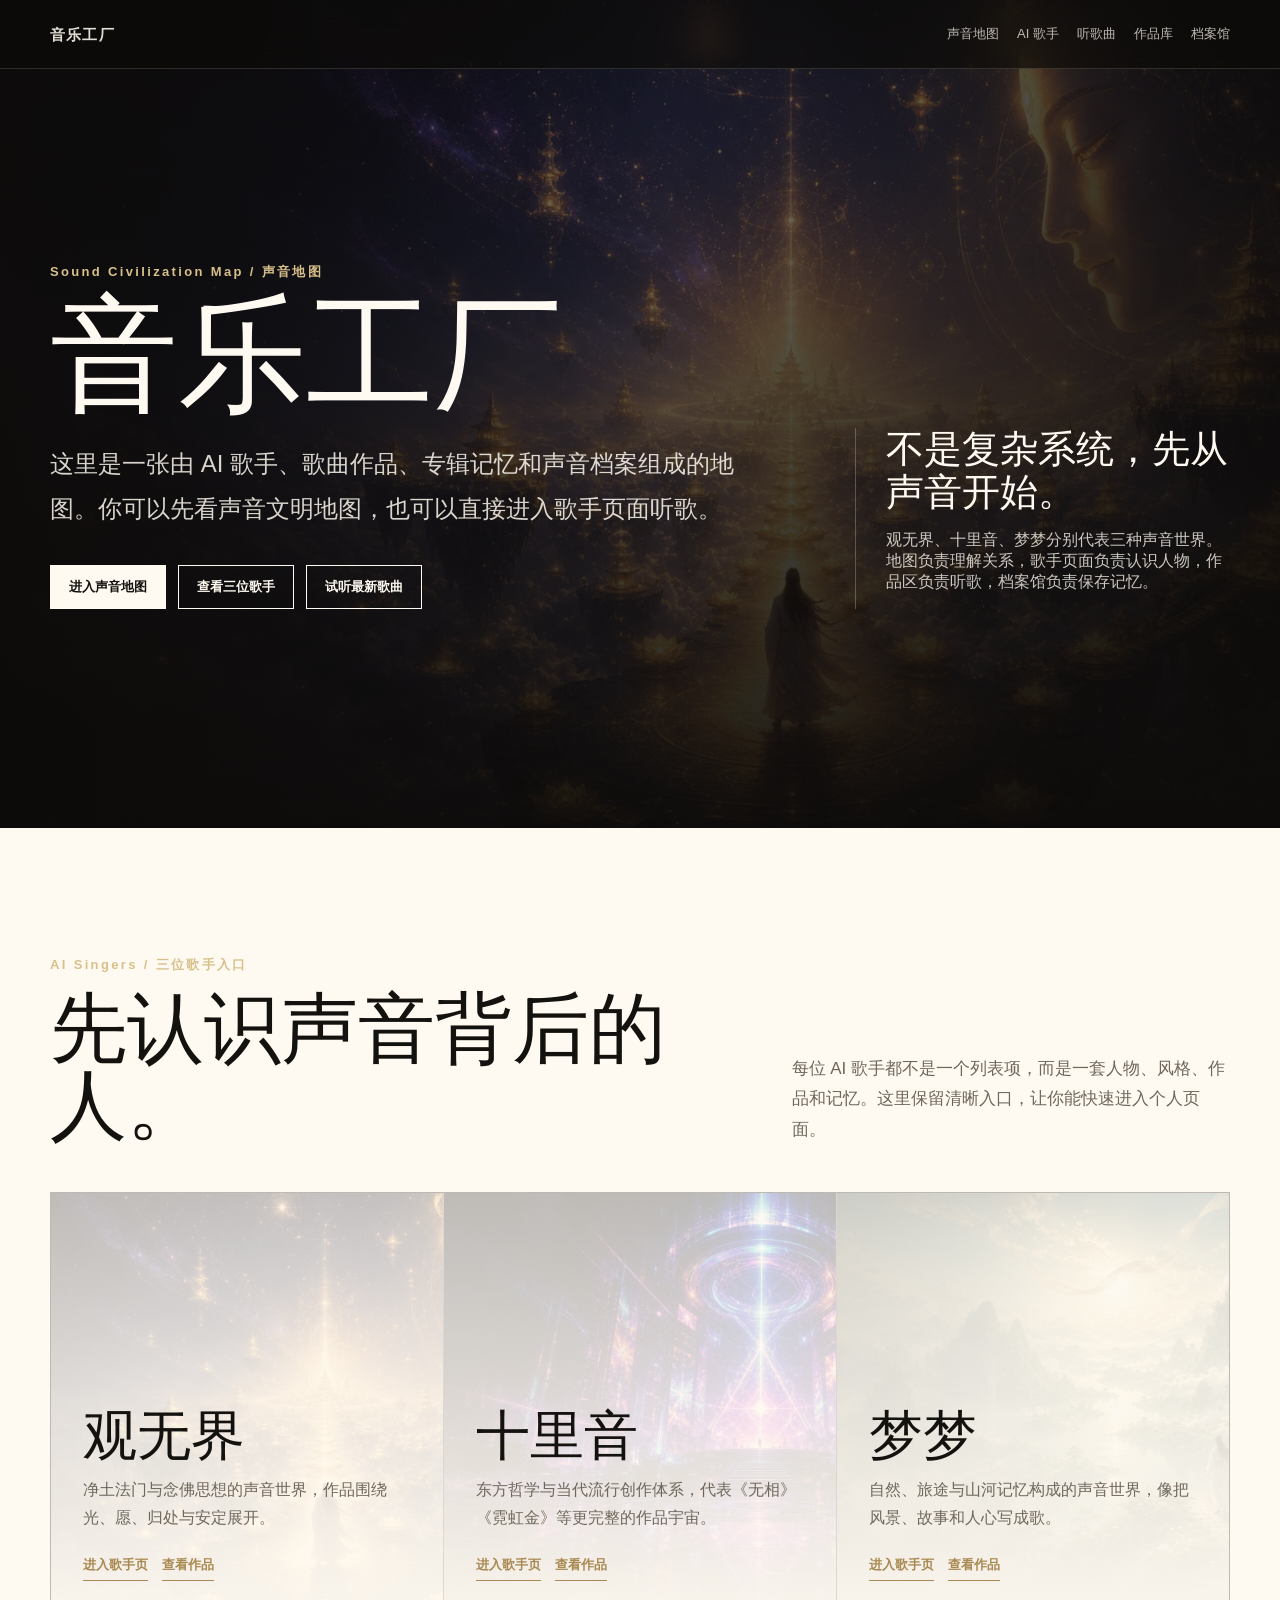
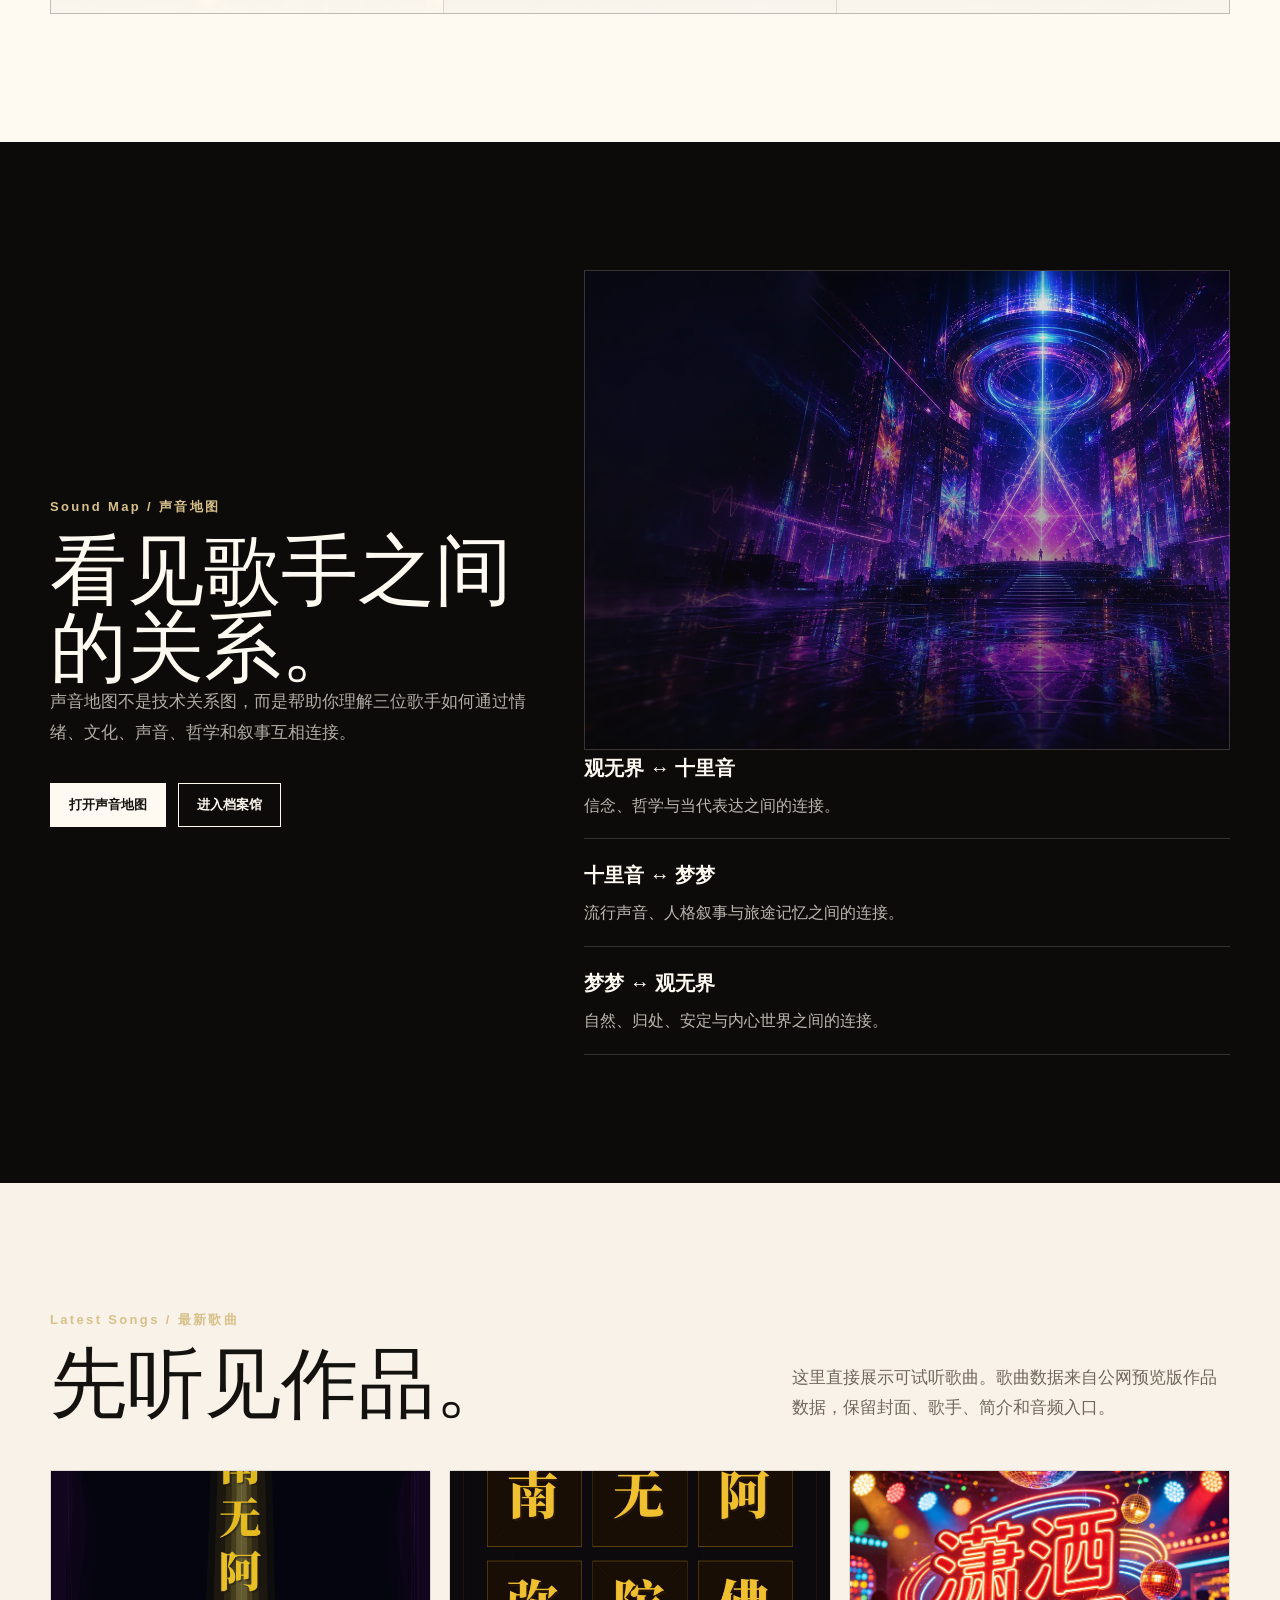
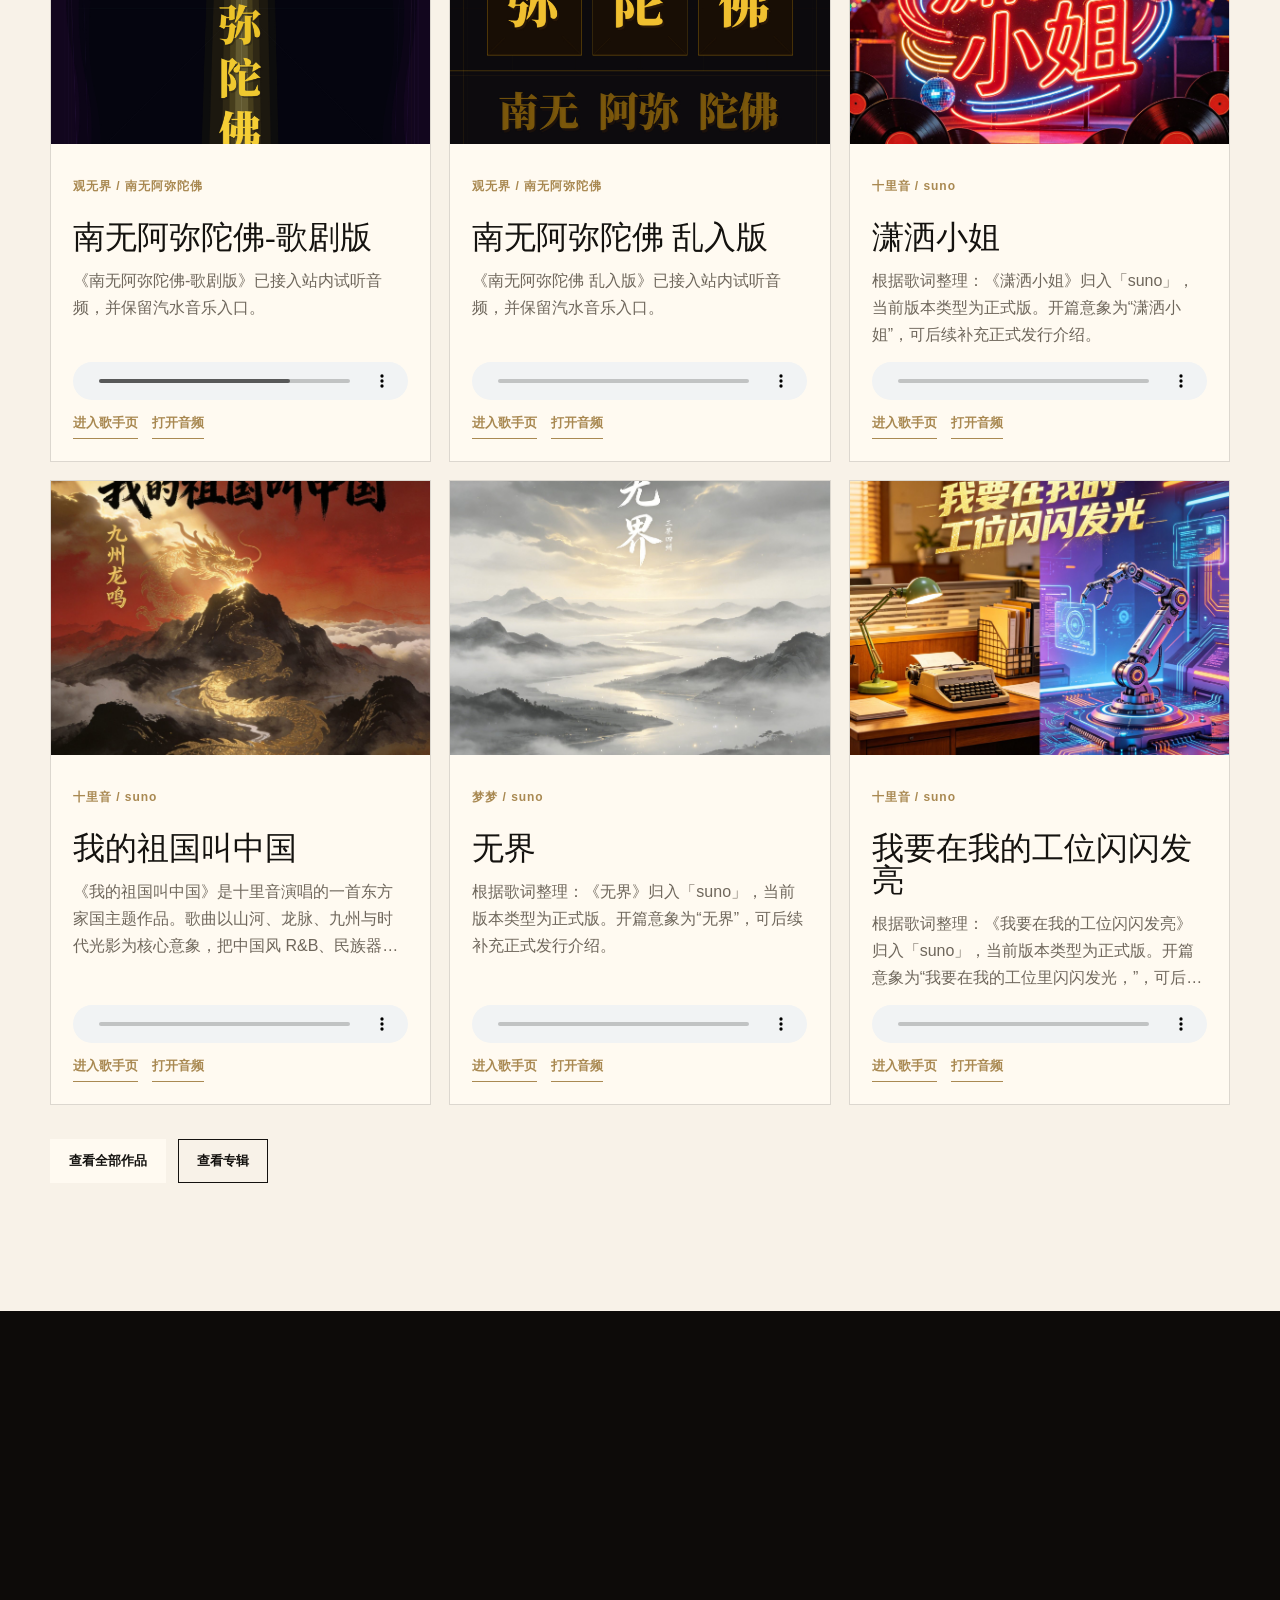
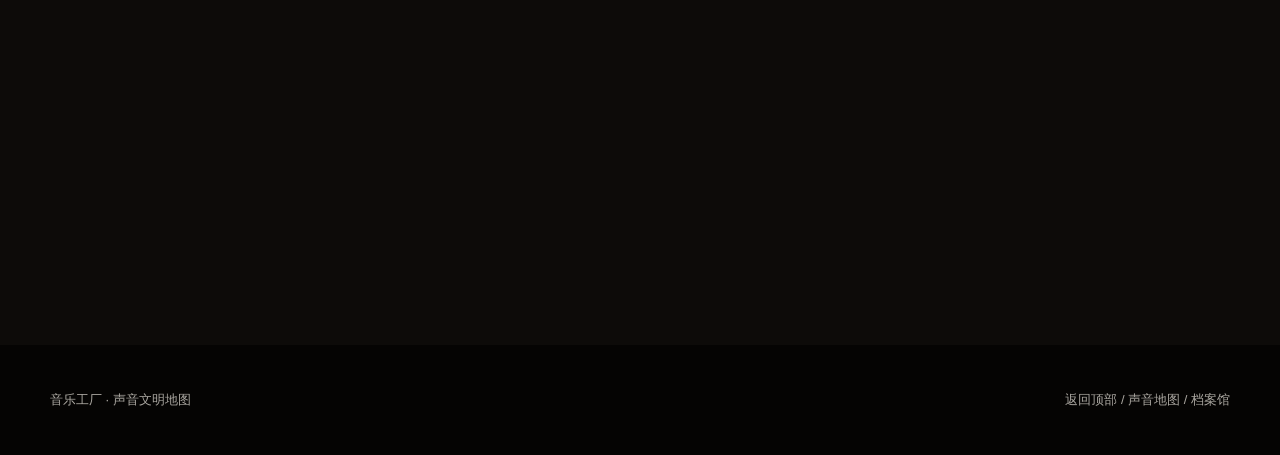
==== commit 8e52ff25: "Revert "Rebuild site as simple Chinese music browser" This reverts commit ba11f6ff1851d8efea05d53431" ====
--- a/index.html
+++ b/index.html
@@ -3,568 +3,611 @@
 <head>
   <meta charset="utf-8" />
   <meta name="viewport" content="width=device-width, initial-scale=1" />
-  <title>Music Factory | Cinematic Portal</title>
+  <title>音乐工厂 | 声音文明地图</title>
   <link rel="icon" href="data:," />
   <link rel="preload" as="image" href="assets/generated/music-map-guanwujie.webp" fetchpriority="high" />
   <style>
     :root {
-      --font-display: "Didot", "Bodoni 72", "Songti SC", "STSong", Georgia, serif;
-      --font-body: "Inter", "SF Pro Text", "Helvetica Neue", "Microsoft YaHei", system-ui, sans-serif;
-      --font-caption: "SF Pro Text", "Helvetica Neue", "Microsoft YaHei", system-ui, sans-serif;
-      --font-quote: "Times New Roman", "Songti SC", Georgia, serif;
-
-      --warm-white: #f7f3ea;
-      --paper: #fffdf8;
-      --charcoal: #14120f;
-      --record-black: #080706;
-      --warm-gray: #80786b;
-      --dark-gold: #a58a56;
-      --soft-gold: #d8c08a;
-      --line: rgba(255, 253, 248, .16);
-
-      --space-1: 8px;
-      --space-2: 16px;
-      --space-3: 24px;
-      --space-4: 32px;
-      --space-5: 40px;
-      --space-6: 48px;
-      --space-8: 64px;
-      --space-10: 80px;
-      --space-12: 96px;
-      --space-16: 128px;
-
-      --motion-fast: 320ms cubic-bezier(.2, .8, .2, 1);
-      --motion-base: 720ms cubic-bezier(.2, .8, .2, 1);
-      --motion-slow: 1600ms cubic-bezier(.19, 1, .22, 1);
-      --motion-cinematic: 8600ms cubic-bezier(.19, 1, .22, 1);
-
-      --spirit: url("assets/generated/music-map-guanwujie.webp");
-      --future: url("assets/generated/music-map-shiliyin.webp");
-      --nature: url("assets/generated/music-map-mengmeng.webp");
-      font-family: var(--font-body);
+      --font-display: "Songti SC", "STSong", "Noto Serif SC", Georgia, serif;
+      --font-body: "Microsoft YaHei", "PingFang SC", "Helvetica Neue", Arial, sans-serif;
+      --ink: #14120f;
+      --muted: #6f675c;
+      --paper: #f8f2e8;
+      --panel: #fffaf1;
+      --gold: #a98952;
+      --line: rgba(20, 18, 15, .15);
+      --dark: #0d0b09;
+      --white: #fffaf1;
+      --ease: cubic-bezier(.19, 1, .22, 1);
     }
 
     * { box-sizing: border-box; }
-    html { scroll-behavior: smooth; background: var(--record-black); }
+    html { scroll-behavior: smooth; background: var(--paper); }
     body {
       margin: 0;
-      min-height: 100vh;
-      color: var(--paper);
+      color: var(--ink);
+      background: linear-gradient(180deg, #0d0b09 0%, #17130f 40%, #f8f2e8 40.2%, #fbf6ee 100%);
+      font-family: var(--font-body);
+      letter-spacing: 0;
+      overflow-x: hidden;
+    }
+    a { color: inherit; text-decoration: none; }
+    img { display: block; max-width: 100%; }
+    .wrap { width: min(1180px, calc(100% - 40px)); margin: 0 auto; }
+
+    .topnav {
+      position: fixed;
+      top: 0;
+      left: 0;
+      right: 0;
+      z-index: 10;
+      background: rgba(13, 11, 9, .66);
+      backdrop-filter: blur(16px);
+      border-bottom: 1px solid rgba(255, 250, 241, .14);
+      color: rgba(255, 250, 241, .88);
+    }
+    .topnav-inner {
+      min-height: 68px;
+      display: flex;
+      align-items: center;
+      justify-content: space-between;
+      gap: 24px;
+    }
+    .brand {
+      font: 700 15px/1 var(--font-body);
+      letter-spacing: .08em;
+    }
+    .navlinks {
+      display: flex;
+      gap: 18px;
+      flex-wrap: wrap;
+      color: rgba(255, 250, 241, .72);
+      font-size: 13px;
+    }
+    .navlinks a:hover { color: var(--white); }
+
+    .hero {
+      min-height: 92svh;
+      display: grid;
+      align-items: center;
+      padding: 124px 0 80px;
+      color: var(--white);
       background:
-        radial-gradient(circle at 50% 12%, rgba(216,192,138,.16), transparent 34%),
-        linear-gradient(180deg, #050403 0%, #0d0b09 42%, #f3ecdf 100%);
-      overflow-x: hidden;
-      font-family: var(--font-body);
-      animation: pageArrival 900ms cubic-bezier(.19, 1, .22, 1) both;
-    }
-    body::before {
-      content: "";
-      position: fixed;
-      inset: 0;
-      z-index: -2;
-      pointer-events: none;
-      background:
-        radial-gradient(circle, rgba(255,253,248,.12) .48px, transparent .9px),
-        linear-gradient(90deg, rgba(255,253,248,.035) 1px, transparent 1px),
-        linear-gradient(180deg, rgba(255,253,248,.028) 1px, transparent 1px);
-      background-size: 7px 7px, 180px 180px, 180px 180px;
-      opacity: .28;
-      mask-image: linear-gradient(180deg, rgba(0,0,0,.82), transparent 72%);
-    }
-    a { color: inherit; text-decoration: none; }
-    h1, h2, h3, p { margin-top: 0; }
-    .wrap { width: min(1240px, calc(100% - var(--space-4))); margin: 0 auto; }
-
-    .cinematic-entrance {
-      min-height: 100svh;
-      position: relative;
-      display: grid;
-      place-items: center;
-      overflow: hidden;
-      isolation: isolate;
-      background:
-        linear-gradient(90deg, rgba(5,4,3,.92), rgba(5,4,3,.44) 48%, rgba(5,4,3,.92)),
-        linear-gradient(180deg, rgba(5,4,3,.28), rgba(5,4,3,.86)),
-        var(--spirit) center / cover no-repeat;
-    }
-    .cinematic-entrance::before {
-      content: "";
-      position: absolute;
-      inset: -8%;
-      z-index: -1;
-      background:
-        radial-gradient(ellipse at 50% 42%, rgba(255,253,248,.24), transparent 20%),
-        radial-gradient(ellipse at 50% 54%, rgba(216,192,138,.26), transparent 35%),
-        radial-gradient(ellipse at 20% 78%, rgba(255,253,248,.08), transparent 28%);
-      animation: breathingLight 9000ms ease-in-out infinite alternate;
-      filter: blur(1px) saturate(.62);
-    }
-    .cinematic-entrance::after {
-      content: "";
-      position: absolute;
-      inset: 0;
-      pointer-events: none;
-      background:
-        linear-gradient(90deg, rgba(5,4,3,.86), transparent 30%, transparent 70%, rgba(5,4,3,.88)),
-        linear-gradient(180deg, rgba(5,4,3,.62), transparent 32%, rgba(5,4,3,.94));
-    }
-    .entrance-inner {
-      position: relative;
-      z-index: 1;
-      width: min(920px, calc(100% - var(--space-4)));
-      text-align: center;
-      transform: translateY(var(--cinematic-y, 0)) scale(1.01);
-      animation: softOpeningZoom var(--motion-cinematic) both;
-    }
-    .cinematic-mark {
-      margin: 0 0 var(--space-4);
-      color: rgba(255,253,248,.72);
-      font: 900 11px/1 var(--font-caption);
-      letter-spacing: .2em;
-      text-transform: uppercase;
-      animation: fadeInSlow 1800ms ease 800ms both;
-    }
-    .cinematic-title {
-      margin: 0 0 var(--space-4);
-      font: 500 clamp(72px, 11vw, 164px)/.82 var(--font-display);
+        linear-gradient(90deg, rgba(13, 11, 9, .9), rgba(13, 11, 9, .35) 52%, rgba(13, 11, 9, .84)),
+        linear-gradient(180deg, rgba(13, 11, 9, .16), rgba(13, 11, 9, .9)),
+        url("assets/generated/music-map-guanwujie.webp") center / cover no-repeat;
+    }
+    .hero-grid {
+      display: grid;
+      grid-template-columns: minmax(0, 1.05fr) minmax(280px, .55fr);
+      gap: clamp(36px, 7vw, 96px);
+      align-items: end;
+    }
+    .eyebrow {
+      margin: 0 0 18px;
+      color: #d8c08a;
+      font-size: 13px;
+      letter-spacing: .18em;
+      font-weight: 800;
+    }
+    h1 {
+      margin: 0;
+      font-family: var(--font-display);
+      font-weight: 500;
+      font-size: clamp(56px, 10vw, 142px);
+      line-height: .9;
       letter-spacing: 0;
-      text-wrap: balance;
-      clip-path: inset(0);
-      text-shadow: 0 18px 60px rgba(0,0,0,.46);
-      animation: titleFloat 6600ms ease-in-out 900ms both;
-    }
-    .cinematic-subtitle {
-      max-width: 780px;
-      margin: 0 auto var(--space-8);
-      color: rgba(255,253,248,.88);
-      font: 400 clamp(30px, 4.6vw, 68px)/1.02 var(--font-quote);
-      letter-spacing: 0;
-      text-wrap: balance;
-      opacity: .96;
-      transform: translateY(0);
-      animation: subtitleFloat 7600ms ease-in-out 1800ms both;
-    }
-    .enter-civilization {
-      display: inline-block;
-      padding-bottom: 8px;
-      color: var(--paper);
-      border-bottom: 1px solid rgba(255,253,248,.78);
-      font: 900 12px/1 var(--font-caption);
-      letter-spacing: .18em;
-      text-transform: uppercase;
-      opacity: .92;
-      transform: translateY(0);
-      animation: ctaPulse 7200ms ease-in-out 3200ms both;
-      transition: color var(--motion-fast), transform var(--motion-fast), border-color var(--motion-fast);
-    }
-    .enter-civilization:hover { color: var(--soft-gold); border-color: currentColor; transform: translateY(12px); }
-    .entrance-silence {
-      position: absolute;
-      left: 50%;
-      bottom: var(--space-5);
-      z-index: 2;
-      width: 1px;
-      height: 64px;
-      opacity: 0;
-      transform: translateX(-50%);
-      animation: fadeInSlow 2200ms ease 7200ms both;
-      background: linear-gradient(180deg, transparent, rgba(255,253,248,.54), transparent);
-    }
+    }
+    .hero-copy {
+      max-width: 720px;
+      margin: 28px 0 0;
+      color: rgba(255, 250, 241, .84);
+      font-size: clamp(18px, 2vw, 24px);
+      line-height: 1.85;
+    }
+    .hero-panel {
+      border-left: 1px solid rgba(255, 250, 241, .24);
+      padding-left: 30px;
+      color: rgba(255, 250, 241, .78);
+    }
+    .hero-panel strong {
+      display: block;
+      margin-bottom: 14px;
+      color: var(--white);
+      font-family: var(--font-display);
+      font-size: clamp(28px, 3vw, 44px);
+      font-weight: 500;
+      line-height: 1.12;
+    }
+    .hero-actions,
+    .section-actions {
+      display: flex;
+      gap: 12px;
+      flex-wrap: wrap;
+      margin-top: 34px;
+    }
+    .btn {
+      display: inline-flex;
+      align-items: center;
+      justify-content: center;
+      min-height: 44px;
+      padding: 12px 18px;
+      border: 1px solid currentColor;
+      font-size: 13px;
+      font-weight: 800;
+      transition: transform .55s var(--ease), background .55s var(--ease), color .55s var(--ease);
+    }
+    .btn.primary {
+      background: var(--white);
+      color: var(--ink);
+      border-color: var(--white);
+    }
+    .btn:hover { transform: translateY(-3px); background: rgba(255, 250, 241, .14); }
+    .btn.primary:hover { background: #d8c08a; border-color: #d8c08a; }
 
     .section {
-      position: relative;
-      padding: clamp(112px, 14vw, 208px) 0;
-      color: var(--charcoal);
-      background: var(--warm-white);
-      overflow: hidden;
-      content-visibility: auto;
-      contain-intrinsic-size: 900px;
-    }
+      padding: clamp(76px, 10vw, 132px) 0;
+      background: var(--paper);
+    }
+    .section.alt { background: #fffaf1; }
     .section.dark {
-      color: var(--paper);
-      background:
-        radial-gradient(circle at 68% 18%, rgba(165,138,86,.18), transparent 30%),
-        linear-gradient(180deg, #0c0a08 0%, #17130f 100%);
-    }
-    .eyebrow {
-      margin: 0 0 var(--space-3);
-      color: var(--dark-gold);
-      font: 900 11px/1 var(--font-caption);
-      letter-spacing: .18em;
-      text-transform: uppercase;
-    }
-    .section-title {
-      max-width: 940px;
-      margin: 0 0 var(--space-8);
-      font: 500 clamp(50px, 8vw, 120px)/.86 var(--font-display);
-      letter-spacing: 0;
-      text-wrap: balance;
-    }
-
-    .civilization-emergence {
-      min-height: 1120px;
-      padding-bottom: clamp(160px, 18vw, 260px);
-    }
-    .node-field {
-      position: relative;
-      min-height: 680px;
-    }
-    .civilization-node {
-      position: absolute;
-      width: min(420px, 34vw);
-      min-height: 440px;
+      background: var(--dark);
+      color: var(--white);
+    }
+    .section-head {
+      display: grid;
+      grid-template-columns: minmax(0, .8fr) minmax(280px, .5fr);
+      gap: 40px;
+      align-items: end;
+      margin-bottom: 46px;
+    }
+    h2 {
+      margin: 0;
+      font-family: var(--font-display);
+      font-weight: 500;
+      font-size: clamp(38px, 6vw, 88px);
+      line-height: 1;
+    }
+    .section-lead {
+      margin: 0;
+      color: var(--muted);
+      font-size: 17px;
+      line-height: 1.8;
+    }
+    .dark .section-lead { color: rgba(255, 250, 241, .68); }
+
+    .artist-row {
+      display: grid;
+      grid-template-columns: repeat(3, minmax(0, 1fr));
+      gap: 1px;
+      background: var(--line);
+      border: 1px solid var(--line);
+    }
+    .artist-entry {
+      min-height: 420px;
       display: flex;
       flex-direction: column;
       justify-content: flex-end;
-      padding: var(--space-4);
-      color: var(--paper);
+      padding: 32px;
+      background: var(--panel);
+      position: relative;
       overflow: hidden;
       isolation: isolate;
-      background: #17130f;
-      box-shadow: 0 32px 90px rgba(20,18,15,.18);
-      transform: translate3d(0, var(--float-y, 0), 0);
-      animation: nodeBreath 7600ms ease-in-out infinite alternate;
-      transition: transform var(--motion-slow), clip-path var(--motion-slow), color var(--motion-base);
-    }
-    .civilization-node::before {
+    }
+    .artist-entry::before {
       content: "";
       position: absolute;
       inset: 0;
       z-index: -2;
-      background: var(--node-image) center / cover no-repeat;
-      transform: scale(1.04);
-      transition: transform var(--motion-slow), filter var(--motion-slow);
-      filter: saturate(.86);
-    }
-    .civilization-node::after {
+      background: var(--artist-image) center / cover no-repeat;
+      opacity: .28;
+      filter: saturate(.82);
+      transform: scale(1.02);
+      transition: transform 1.2s var(--ease), opacity 1.2s var(--ease);
+    }
+    .artist-entry::after {
       content: "";
       position: absolute;
       inset: 0;
       z-index: -1;
+      background: linear-gradient(180deg, rgba(255, 250, 241, .08), rgba(255, 250, 241, .92));
+    }
+    .artist-entry:hover::before { transform: scale(1.08); opacity: .38; }
+    .artist-entry h3 {
+      margin: 0 0 12px;
+      font-family: var(--font-display);
+      font-size: clamp(34px, 4.2vw, 62px);
+      font-weight: 500;
+      line-height: 1;
+    }
+    .artist-entry p {
+      margin: 0 0 24px;
+      color: var(--muted);
+      line-height: 1.75;
+    }
+    .artist-actions { display: flex; gap: 14px; flex-wrap: wrap; }
+    .text-link {
+      padding-bottom: 6px;
+      border-bottom: 1px solid currentColor;
+      color: var(--gold);
+      font-size: 13px;
+      font-weight: 800;
+    }
+
+    .map-strip {
+      display: grid;
+      grid-template-columns: minmax(0, .75fr) minmax(0, 1fr);
+      gap: 50px;
+      align-items: center;
+    }
+    .map-window {
+      min-height: 480px;
       background:
-        radial-gradient(ellipse at 28% 18%, rgba(255,253,248,.18), transparent 28%),
-        linear-gradient(180deg, rgba(5,4,3,.14), rgba(5,4,3,.84));
-    }
-    .civilization-node:hover { transform: translate3d(0, calc(var(--float-y, 0) - 10px), 0) scale(1.018); }
-    .civilization-node:hover::before { transform: scale(1.085); filter: saturate(.94); }
-    .node-artists {
-      --node-image: var(--spirit);
-      left: 0;
-      top: 26px;
-      clip-path: inset(0 7% 10% 0);
-      animation-delay: 0ms;
-    }
-    .node-map {
-      --node-image: var(--future);
-      right: 3%;
-      top: 156px;
-      clip-path: inset(8% 0 0 12%);
-      animation-delay: 900ms;
-    }
-    .node-archive {
-      --node-image: var(--nature);
-      left: 27%;
-      top: 430px;
-      clip-path: inset(0 0 8% 8%);
-      animation-delay: 1700ms;
-    }
-    .node-kicker {
-      color: rgba(255,253,248,.66);
-      font: 900 11px/1 var(--font-caption);
-      letter-spacing: .16em;
-      text-transform: uppercase;
-    }
-    .node-title {
-      margin: var(--space-2) 0 var(--space-2);
-      font: 500 clamp(34px, 4.6vw, 64px)/.9 var(--font-display);
-      letter-spacing: 0;
-    }
-    .node-copy {
-      max-width: 320px;
-      margin: 0 0 var(--space-4);
-      color: rgba(255,253,248,.76);
-      font: 400 15px/1.72 var(--font-body);
-      opacity: .78;
-      transform: translateY(10px);
-      transition: opacity var(--motion-base), transform var(--motion-base);
-    }
-    .civilization-node:hover .node-copy { opacity: 1; transform: translateY(0); }
-    .node-link {
-      align-self: flex-start;
-      padding-bottom: 7px;
-      border-bottom: 1px solid currentColor;
-      font: 900 11px/1 var(--font-caption);
-      letter-spacing: .16em;
-      text-transform: uppercase;
-    }
-
-    .narrative-layer {
-      min-height: 100svh;
-      display: grid;
-      align-items: center;
-    }
-    .narrative-lines {
-      max-width: 980px;
-      display: grid;
-      gap: clamp(18px, 3vw, 34px);
-    }
-    .narrative-line {
+        linear-gradient(180deg, rgba(13, 11, 9, .08), rgba(13, 11, 9, .56)),
+        url("assets/generated/music-map-shiliyin.webp") center / cover no-repeat;
+      border: 1px solid rgba(255, 250, 241, .18);
+    }
+    .map-points {
+      display: grid;
+      gap: 18px;
+      color: rgba(255, 250, 241, .72);
+      line-height: 1.8;
+    }
+    .map-point {
+      padding-bottom: 18px;
+      border-bottom: 1px solid rgba(255, 250, 241, .16);
+    }
+    .map-point strong {
+      display: block;
+      margin-bottom: 6px;
+      color: var(--white);
+      font-size: 20px;
+    }
+
+    .song-grid {
+      display: grid;
+      grid-template-columns: repeat(3, minmax(0, 1fr));
+      gap: 18px;
+    }
+    .song-card {
+      display: grid;
+      grid-template-rows: auto 1fr;
+      background: var(--panel);
+      border: 1px solid var(--line);
+      overflow: hidden;
+    }
+    .song-cover {
+      aspect-ratio: 1 / .72;
+      background: #e9ddc9 center / cover no-repeat;
+    }
+    .song-body {
+      padding: 22px;
+      display: flex;
+      flex-direction: column;
+      gap: 14px;
+    }
+    .song-meta {
+      color: var(--gold);
+      font-size: 12px;
+      font-weight: 800;
+      letter-spacing: .08em;
+    }
+    .song-title {
       margin: 0;
-      font: 500 clamp(42px, 7.8vw, 118px)/.9 var(--font-display);
-      letter-spacing: 0;
-      text-wrap: balance;
-    }
-    .narrative-line.quiet {
-      color: rgba(255,253,248,.62);
-      font-family: var(--font-quote);
-      font-weight: 400;
-    }
-
-    .entry-flow {
-      background:
-        linear-gradient(180deg, #f7f3ea 0%, #eee4d4 100%);
-    }
-    .flow-list {
-      display: grid;
-      margin-top: var(--space-8);
-      border-top: 1px solid rgba(20,18,15,.14);
-    }
-    .flow-step {
-      display: grid;
-      grid-template-columns: 120px minmax(0, 1fr) auto;
-      gap: var(--space-4);
-      align-items: center;
-      min-height: 168px;
-      padding: var(--space-4) 0;
-      border-bottom: 1px solid rgba(20,18,15,.14);
-      transition: padding var(--motion-base), color var(--motion-base);
-    }
-    .flow-step:hover { padding-left: var(--space-3); color: var(--dark-gold); }
-    .flow-index {
-      color: var(--dark-gold);
-      font: 900 11px/1 var(--font-caption);
-      letter-spacing: .18em;
-      text-transform: uppercase;
-    }
-    .flow-title {
-      display: block;
-      font: 500 clamp(36px, 6vw, 86px)/.9 var(--font-display);
-      letter-spacing: 0;
-    }
-    .flow-note {
-      display: block;
-      max-width: 540px;
-      margin-top: var(--space-2);
-      color: var(--warm-gray);
-      font: 400 15px/1.72 var(--font-body);
-    }
-    .flow-action {
-      white-space: nowrap;
-      border-bottom: 1px solid currentColor;
-      padding-bottom: 7px;
-      font: 900 11px/1 var(--font-caption);
-      letter-spacing: .16em;
-      text-transform: uppercase;
-    }
-
-    .portal-footer {
-      padding: var(--space-10) 0;
-      color: rgba(255,253,248,.72);
-      background: var(--record-black);
+      font-family: var(--font-display);
+      font-size: 32px;
+      font-weight: 500;
+      line-height: 1;
+    }
+    .song-intro {
+      margin: 0;
+      color: var(--muted);
+      line-height: 1.7;
+      display: -webkit-box;
+      -webkit-line-clamp: 3;
+      -webkit-box-orient: vertical;
+      overflow: hidden;
+    }
+    audio {
+      width: 100%;
+      height: 38px;
+      margin-top: auto;
+    }
+    .song-links {
+      display: flex;
+      gap: 14px;
+      flex-wrap: wrap;
+    }
+
+    .route-row {
+      display: grid;
+      grid-template-columns: repeat(3, minmax(0, 1fr));
+      gap: 1px;
+      background: rgba(255, 250, 241, .16);
+      border: 1px solid rgba(255, 250, 241, .16);
+    }
+    .route {
+      min-height: 220px;
+      padding: 28px;
+      background: rgba(255, 250, 241, .055);
+    }
+    .route h3 {
+      margin: 0 0 14px;
+      font-family: var(--font-display);
+      font-size: 36px;
+      font-weight: 500;
+    }
+    .route p {
+      margin: 0 0 26px;
+      color: rgba(255, 250, 241, .68);
+      line-height: 1.75;
+    }
+
+    .footer {
+      padding: 46px 0;
+      background: #050403;
+      color: rgba(255, 250, 241, .66);
+      font-size: 13px;
     }
     .footer-inner {
       display: flex;
       justify-content: space-between;
-      gap: var(--space-4);
+      gap: 18px;
       flex-wrap: wrap;
-      font: 900 11px/1.6 var(--font-caption);
-      letter-spacing: .16em;
-      text-transform: uppercase;
     }
 
     .reveal {
       opacity: 0;
-      transform: translateY(48px);
-      filter: blur(12px);
-      transition: opacity 1200ms var(--motion-slow), transform 1200ms var(--motion-slow), filter 1200ms var(--motion-slow);
-    }
-    .reveal.is-visible { opacity: 1; transform: translateY(0); filter: blur(0); }
-
-    @keyframes fadeInSlow { from { opacity: 0; } to { opacity: 1; } }
-    @keyframes fadeRise { from { opacity: 0; transform: translateY(18px); } to { opacity: 1; transform: translateY(0); } }
-    @keyframes maskReveal { from { clip-path: inset(0 0 100% 0); filter: blur(8px); } to { clip-path: inset(0); filter: blur(0); } }
-    @keyframes titleFloat { from { opacity: .82; transform: translateY(10px); clip-path: inset(0 0 9% 0); } to { opacity: 1; transform: translateY(0); clip-path: inset(0); } }
-    @keyframes subtitleFloat { from { opacity: .58; transform: translateY(14px); } to { opacity: .96; transform: translateY(0); } }
-    @keyframes ctaPulse { from { opacity: .62; } to { opacity: .96; } }
-    @keyframes breathingLight { from { opacity: .48; transform: scale(.985); } to { opacity: .86; transform: scale(1.035); } }
-    @keyframes softOpeningZoom { from { opacity: .82; transform: translateY(16px) scale(.975); } to { opacity: 1; transform: translateY(0) scale(1.018); } }
-    @keyframes nodeBreath { from { --float-y: -6px; } to { --float-y: 10px; } }
-    @keyframes pageArrival { from { opacity: 0; filter: blur(8px); } to { opacity: 1; filter: blur(0); } }
-
-    @media (prefers-reduced-motion: reduce) {
-      *, *::before, *::after {
-        animation-duration: .001ms !important;
-        animation-delay: 0ms !important;
-        animation-iteration-count: 1 !important;
-        scroll-behavior: auto !important;
-        transition-duration: .001ms !important;
+      transform: translateY(28px);
+      transition: opacity 900ms var(--ease), transform 900ms var(--ease);
+    }
+    .reveal.is-visible { opacity: 1; transform: translateY(0); }
+
+    @media (max-width: 900px) {
+      .topnav { position: static; background: #0d0b09; }
+      .topnav-inner,
+      .section-head,
+      .hero-grid,
+      .map-strip {
+        grid-template-columns: 1fr;
       }
-    }
-
-    @media (max-width: 920px) {
-      .civilization-emergence { min-height: auto; }
-      .node-field { min-height: 0; display: grid; gap: var(--space-4); }
-      .civilization-node {
-        position: relative;
-        inset: auto;
-        width: 100%;
-        min-height: 420px;
-        clip-path: inset(0);
+      .topnav-inner { align-items: flex-start; flex-direction: column; padding: 18px 0; }
+      .hero { min-height: auto; padding-top: 72px; }
+      .hero-panel { border-left: 0; border-top: 1px solid rgba(255, 250, 241, .2); padding: 24px 0 0; }
+      .artist-row,
+      .song-grid,
+      .route-row {
+        grid-template-columns: 1fr;
       }
-      .flow-step { grid-template-columns: 1fr; align-items: start; }
-      .flow-action { justify-self: start; }
-    }
-    @media (max-width: 760px) {
-      .wrap { width: min(100% - 32px, 1240px); }
-      .cinematic-entrance { background-position: 58% center; }
-      .cinematic-entrance::before { animation-duration: 1ms; opacity: .56; transform: none; }
-      body { animation-duration: 520ms; }
-      .entrance-inner { text-align: left; }
-      .cinematic-title { font-size: clamp(58px, 18vw, 88px); }
-      .cinematic-subtitle { max-width: 320px; font-size: clamp(28px, 8vw, 40px); margin-left: 0; margin-right: 0; }
-      .section { padding: 92px 0; }
-      .section-title { font-size: clamp(44px, 14vw, 72px); }
-      .civilization-node { min-height: 360px; padding: var(--space-3); }
-      .narrative-line { font-size: clamp(40px, 13vw, 68px); }
-      .flow-step { min-height: 144px; gap: var(--space-2); }
-      .flow-title { font-size: clamp(36px, 12vw, 60px); }
+      .artist-entry { min-height: 340px; }
+      .map-window { min-height: 340px; }
+    }
+
+    @media (max-width: 560px) {
+      .wrap { width: min(100% - 28px, 1180px); }
+      .navlinks { gap: 12px; font-size: 12px; }
+      h1 { font-size: clamp(48px, 17vw, 78px); }
+      .hero-copy { font-size: 17px; }
+      .section { padding: 68px 0; }
+      .artist-entry,
+      .route,
+      .song-body { padding: 22px; }
     }
   </style>
   <link rel="stylesheet" href="assets/visual-system-v3.css" />
 </head>
 <body>
-  <header class="cinematic-entrance" id="top" data-knowledge-section="homepage-v3.entrance">
-    <div class="entrance-inner">
-      <p class="cinematic-mark">Music Factory</p>
-      <h1 class="cinematic-title">Music Factory</h1>
-      <p class="cinematic-subtitle">A Civilization of Voices</p>
-      <a class="enter-civilization" href="#emergence">Enter Civilization</a>
+  <nav class="topnav">
+    <div class="wrap topnav-inner">
+      <a class="brand" href="#top">音乐工厂</a>
+      <div class="navlinks">
+        <a href="sound-civilization-map.html">声音地图</a>
+        <a href="#artists">AI 歌手</a>
+        <a href="#songs">听歌曲</a>
+        <a href="works/index.html">作品库</a>
+        <a href="archive/index.html">档案馆</a>
+      </div>
     </div>
-    <a class="entrance-silence" href="#emergence" aria-label="Enter Music Civilization"></a>
+  </nav>
+
+  <header class="hero" id="top">
+    <div class="wrap hero-grid">
+      <div>
+        <p class="eyebrow">Sound Civilization Map / 声音地图</p>
+        <h1>音乐工厂</h1>
+        <p class="hero-copy">这里是一张由 AI 歌手、歌曲作品、专辑记忆和声音档案组成的地图。你可以先看声音文明地图，也可以直接进入歌手页面听歌。</p>
+        <div class="hero-actions">
+          <a class="btn primary" href="sound-civilization-map.html">进入声音地图</a>
+          <a class="btn" href="#artists">查看三位歌手</a>
+          <a class="btn" href="#songs">试听最新歌曲</a>
+        </div>
+      </div>
+      <aside class="hero-panel">
+        <strong>不是复杂系统，先从声音开始。</strong>
+        <p>观无界、十里音、梦梦分别代表三种声音世界。地图负责理解关系，歌手页面负责认识人物，作品区负责听歌，档案馆负责保存记忆。</p>
+      </aside>
+    </div>
   </header>
 
   <main>
-    <section class="section civilization-emergence" id="emergence" data-knowledge-section="homepage-v3.civilization-emergence">
+    <section class="section alt" id="artists">
       <div class="wrap reveal">
-        <p class="eyebrow">Civilization Emergence</p>
-        <h2 class="section-title">Three presences begin to surface.</h2>
-        <div class="node-field" aria-label="Music Factory civilization entry nodes">
-          <a class="civilization-node node-artists" href="spirit-realm.html">
-            <span class="node-kicker">01 / Personality Worlds</span>
-            <span class="node-title">Artists Universe</span>
-            <span class="node-copy">Enter the origin of voices. Each artist is a civilization with identity, worldview, memory, and sound.</span>
-            <span class="node-link">Enter Artists</span>
-          </a>
-          <a class="civilization-node node-map" href="sound-civilization-map.html">
-            <span class="node-kicker">02 / Living Atlas</span>
-            <span class="node-title">Sound Civilization Map</span>
-            <span class="node-copy">Move through emotional, cultural, philosophical, and narrative connections between voices.</span>
-            <span class="node-link">Explore Sound Map</span>
-          </a>
-          <a class="civilization-node node-archive" href="works/index.html">
-            <span class="node-kicker">03 / Memory and Works</span>
-            <span class="node-title">Archive / Works</span>
-            <span class="node-copy">Follow works as chapters, albums as memory collections, and archive records as traces of time.</span>
-            <span class="node-link">Discover Works</span>
-          </a>
+        <div class="section-head">
+          <div>
+            <p class="eyebrow">AI Singers / 三位歌手入口</p>
+            <h2>先认识声音背后的人。</h2>
+          </div>
+          <p class="section-lead">每位 AI 歌手都不是一个列表项，而是一套人物、风格、作品和记忆。这里保留清晰入口，让你能快速进入个人页面。</p>
+        </div>
+        <div class="artist-row">
+          <article class="artist-entry" style="--artist-image: url('assets/generated/music-map-guanwujie.webp')">
+            <h3>观无界</h3>
+            <p>净土法门与念佛思想的声音世界，作品围绕光、愿、归处与安定展开。</p>
+            <div class="artist-actions">
+              <a class="text-link" href="artists/guanwujie.html">进入歌手页</a>
+              <a class="text-link" href="works/index.html?artist=guanwujie">查看作品</a>
+            </div>
+          </article>
+          <article class="artist-entry" style="--artist-image: url('assets/generated/music-map-shiliyin.webp')">
+            <h3>十里音</h3>
+            <p>东方哲学与当代流行创作体系，代表《无相》《霓虹金》等更完整的作品宇宙。</p>
+            <div class="artist-actions">
+              <a class="text-link" href="artists/shiliyin.html">进入歌手页</a>
+              <a class="text-link" href="works/index.html?artist=shiliyin">查看作品</a>
+            </div>
+          </article>
+          <article class="artist-entry" style="--artist-image: url('assets/generated/music-map-mengmeng.webp')">
+            <h3>梦梦</h3>
+            <p>自然、旅途与山河记忆构成的声音世界，像把风景、故事和人心写成歌。</p>
+            <div class="artist-actions">
+              <a class="text-link" href="artists/mengmeng.html">进入歌手页</a>
+              <a class="text-link" href="works/index.html?artist=mengmeng">查看作品</a>
+            </div>
+          </article>
         </div>
       </div>
     </section>
 
-    <section class="section dark narrative-layer" id="narrative" data-knowledge-section="homepage-v3.narrative">
-      <div class="wrap reveal">
-        <div class="narrative-lines">
-          <p class="narrative-line quiet">Music Factory is not a platform.</p>
-          <p class="narrative-line">It is a Civilization of Voices.</p>
-          <p class="narrative-line quiet">Voices become worlds.</p>
-          <p class="narrative-line">Memory becomes archive.</p>
+    <section class="section dark" id="map">
+      <div class="wrap reveal map-strip">
+        <div>
+          <p class="eyebrow">Sound Map / 声音地图</p>
+          <h2>看见歌手之间的关系。</h2>
+          <p class="section-lead">声音地图不是技术关系图，而是帮助你理解三位歌手如何通过情绪、文化、声音、哲学和叙事互相连接。</p>
+          <div class="section-actions">
+            <a class="btn primary" href="sound-civilization-map.html">打开声音地图</a>
+            <a class="btn" href="archive/index.html">进入档案馆</a>
+          </div>
+        </div>
+        <div>
+          <div class="map-window" aria-hidden="true"></div>
+          <div class="map-points">
+            <div class="map-point"><strong>观无界 ↔ 十里音</strong>信念、哲学与当代表达之间的连接。</div>
+            <div class="map-point"><strong>十里音 ↔ 梦梦</strong>流行声音、人格叙事与旅途记忆之间的连接。</div>
+            <div class="map-point"><strong>梦梦 ↔ 观无界</strong>自然、归处、安定与内心世界之间的连接。</div>
+          </div>
         </div>
       </div>
     </section>
 
-    <section class="section entry-flow" id="entry-flow" data-knowledge-section="homepage-v3.entry-flow">
+    <section class="section" id="songs">
       <div class="wrap reveal">
-        <p class="eyebrow">Entry Flow</p>
-        <h2 class="section-title">Begin with a voice. Leave with a world.</h2>
-        <div class="flow-list" aria-label="Music Factory linear entry flow">
-          <a class="flow-step" href="spirit-realm.html">
-            <span class="flow-index">First</span>
-            <span><span class="flow-title">Enter Artists</span><span class="flow-note">Begin at personality worlds, where identity opens the civilization.</span></span>
-            <span class="flow-action">Enter World</span>
+        <div class="section-head">
+          <div>
+            <p class="eyebrow">Latest Songs / 最新歌曲</p>
+            <h2>先听见作品。</h2>
+          </div>
+          <p class="section-lead">这里直接展示可试听歌曲。歌曲数据来自公网预览版作品数据，保留封面、歌手、简介和音频入口。</p>
+        </div>
+        <div class="song-grid" data-song-grid>
+          <article class="song-card">
+            <div class="song-body">
+              <p class="song-meta">加载中</p>
+              <h3 class="song-title">正在读取歌曲</h3>
+              <p class="song-intro">如果歌曲没有出现，请进入歌手页面查看完整作品集。</p>
+            </div>
+          </article>
+        </div>
+        <div class="section-actions">
+          <a class="btn primary" href="works/index.html">查看全部作品</a>
+          <a class="btn" href="albums/index.html">查看专辑</a>
+        </div>
+      </div>
+    </section>
+
+    <section class="section dark">
+      <div class="wrap reveal">
+        <div class="section-head">
+          <div>
+            <p class="eyebrow">Archive / Albums / Works</p>
+            <h2>作品、专辑与档案。</h2>
+          </div>
+          <p class="section-lead">如果你想系统浏览，可以从作品库、专辑和档案馆进入。声音地图负责世界观，作品系统负责听与读。</p>
+        </div>
+        <div class="route-row">
+          <a class="route" href="works/index.html">
+            <h3>作品库</h3>
+            <p>按歌手查看作品，进入单曲详情，并回到声音地图或档案馆。</p>
+            <span class="text-link">Discover Works</span>
           </a>
-          <a class="flow-step" href="sound-civilization-map.html">
-            <span class="flow-index">Then</span>
-            <span><span class="flow-title">Explore Sound Map</span><span class="flow-note">Move from one voice into the living atlas of connections.</span></span>
-            <span class="flow-action">Explore Map</span>
+          <a class="route" href="albums/index.html">
+            <h3>专辑</h3>
+            <p>查看《无相》《净土》等专辑节点，以及作品如何被组织成章节。</p>
+            <span class="text-link">View Albums</span>
           </a>
-          <a class="flow-step" href="works/index.html">
-            <span class="flow-index">Next</span>
-            <span><span class="flow-title">Discover Works</span><span class="flow-note">Read songs as chapters inside the world system.</span></span>
-            <span class="flow-action">Discover Works</span>
-          </a>
-          <a class="flow-step" href="archive/index.html">
-            <span class="flow-index">Return</span>
-            <span><span class="flow-title">Enter Archive</span><span class="flow-note">Let memory preserve the route and return you to civilization.</span></span>
-            <span class="flow-action">Enter Archive</span>
+          <a class="route" href="archive/index.html">
+            <h3>档案馆</h3>
+            <p>查看歌曲、歌手和文明节点留下的时间记录与记忆入口。</p>
+            <span class="text-link">Enter Archive</span>
           </a>
         </div>
       </div>
     </section>
   </main>
 
-  <footer class="portal-footer">
+  <footer class="footer">
     <div class="wrap footer-inner">
-      <a href="#top">Back to Civilization</a>
-      <a href="sound-civilization-map.html">Explore Map</a>
-      <a href="works/index.html">Discover Works</a>
-      <a href="archive/index.html">Enter Archive</a>
+      <span>音乐工厂 · 声音文明地图</span>
+      <span><a href="#top">返回顶部</a> / <a href="sound-civilization-map.html">声音地图</a> / <a href="archive/index.html">档案馆</a></span>
     </div>
   </footer>
 
+  <script src="songs-data.js"></script>
   <script>
-    const entrance = document.querySelector(".cinematic-entrance");
-    const entranceInner = document.querySelector(".entrance-inner");
-
-    const canUsePointerAtmosphere = entrance && entranceInner && matchMedia("(pointer: fine)").matches && !matchMedia("(prefers-reduced-motion: reduce)").matches;
-    if (canUsePointerAtmosphere) {
-      entrance.addEventListener("pointermove", event => {
-        const rect = entrance.getBoundingClientRect();
-        const y = ((event.clientY - rect.top) / rect.height - .5) * 2;
-        entranceInner.style.setProperty("--cinematic-y", `${y * 1.2}%`);
-      }, { passive: true });
-      entrance.addEventListener("pointerleave", () => {
-        entranceInner.style.setProperty("--cinematic-y", "0%");
-      }, { passive: true });
-    }
-
-    const setupReveal = () => {
-      const revealBlocks = document.querySelectorAll(".reveal");
-      if ("IntersectionObserver" in window) {
-        const observer = new IntersectionObserver(entries => {
-          entries.forEach(entry => {
-            if (entry.isIntersecting) {
-              entry.target.classList.add("is-visible");
-              observer.unobserve(entry.target);
-            }
-          });
-        }, { threshold: .14 });
-        revealBlocks.forEach(block => observer.observe(block));
-      } else {
-        revealBlocks.forEach(block => block.classList.add("is-visible"));
-      }
+    const artistHref = {
+      "观无界": "artists/guanwujie.html",
+      "十里音": "artists/shiliyin.html",
+      "梦梦": "artists/mengmeng.html"
     };
-    if ("requestIdleCallback" in window) requestIdleCallback(setupReveal, { timeout: 1200 });
-    else setTimeout(setupReveal, 1);
+
+    const cleanText = value => String(value || "")
+      .replace(/\s+/g, " ")
+      .replace(/公网预览版已隐藏本地路径/g, "")
+      .trim();
+
+    const songGrid = document.querySelector("[data-song-grid]");
+    const songs = Array.isArray(window.MUSIC_FACTORY_SONGS) ? window.MUSIC_FACTORY_SONGS : [];
+    const playableSongs = songs
+      .filter(song => song.audioUrl && song.title && song.artist)
+      .sort((a, b) => String(b.updated || "").localeCompare(String(a.updated || "")))
+      .slice(0, 6);
+
+    if (playableSongs.length) {
+      songGrid.innerHTML = playableSongs.map(song => {
+        const cover = song.cover || "assets/generated/music-map-guanwujie.webp";
+        const href = artistHref[song.artist] || "works/index.html";
+        const intro = cleanText(song.intro || song.fullIntro || song.lyricsPreview).slice(0, 140);
+        return `
+          <article class="song-card">
+            <div class="song-cover" style="background-image: url('${cover.replace(/'/g, "%27")}')"></div>
+            <div class="song-body">
+              <p class="song-meta">${song.artist} / ${song.collection || "作品"}</p>
+              <h3 class="song-title">${song.title}</h3>
+              <p class="song-intro">${intro || "作品介绍正在整理中。"}</p>
+              <audio controls preload="metadata" src="${song.audioUrl}"></audio>
+              <div class="song-links">
+                <a class="text-link" href="${href}">进入歌手页</a>
+                <a class="text-link" href="${song.audioUrl}" target="_blank" rel="noopener noreferrer">打开音频</a>
+              </div>
+            </div>
+          </article>`;
+      }).join("");
+    }
+
+    const revealBlocks = document.querySelectorAll(".reveal");
+    if ("IntersectionObserver" in window) {
+      const observer = new IntersectionObserver(entries => {
+        entries.forEach(entry => {
+          if (entry.isIntersecting) {
+            entry.target.classList.add("is-visible");
+            observer.unobserve(entry.target);
+          }
+        });
+      }, { threshold: .12 });
+      revealBlocks.forEach(block => observer.observe(block));
+    } else {
+      revealBlocks.forEach(block => block.classList.add("is-visible"));
+    }
   </script>
 </body>
 </html>
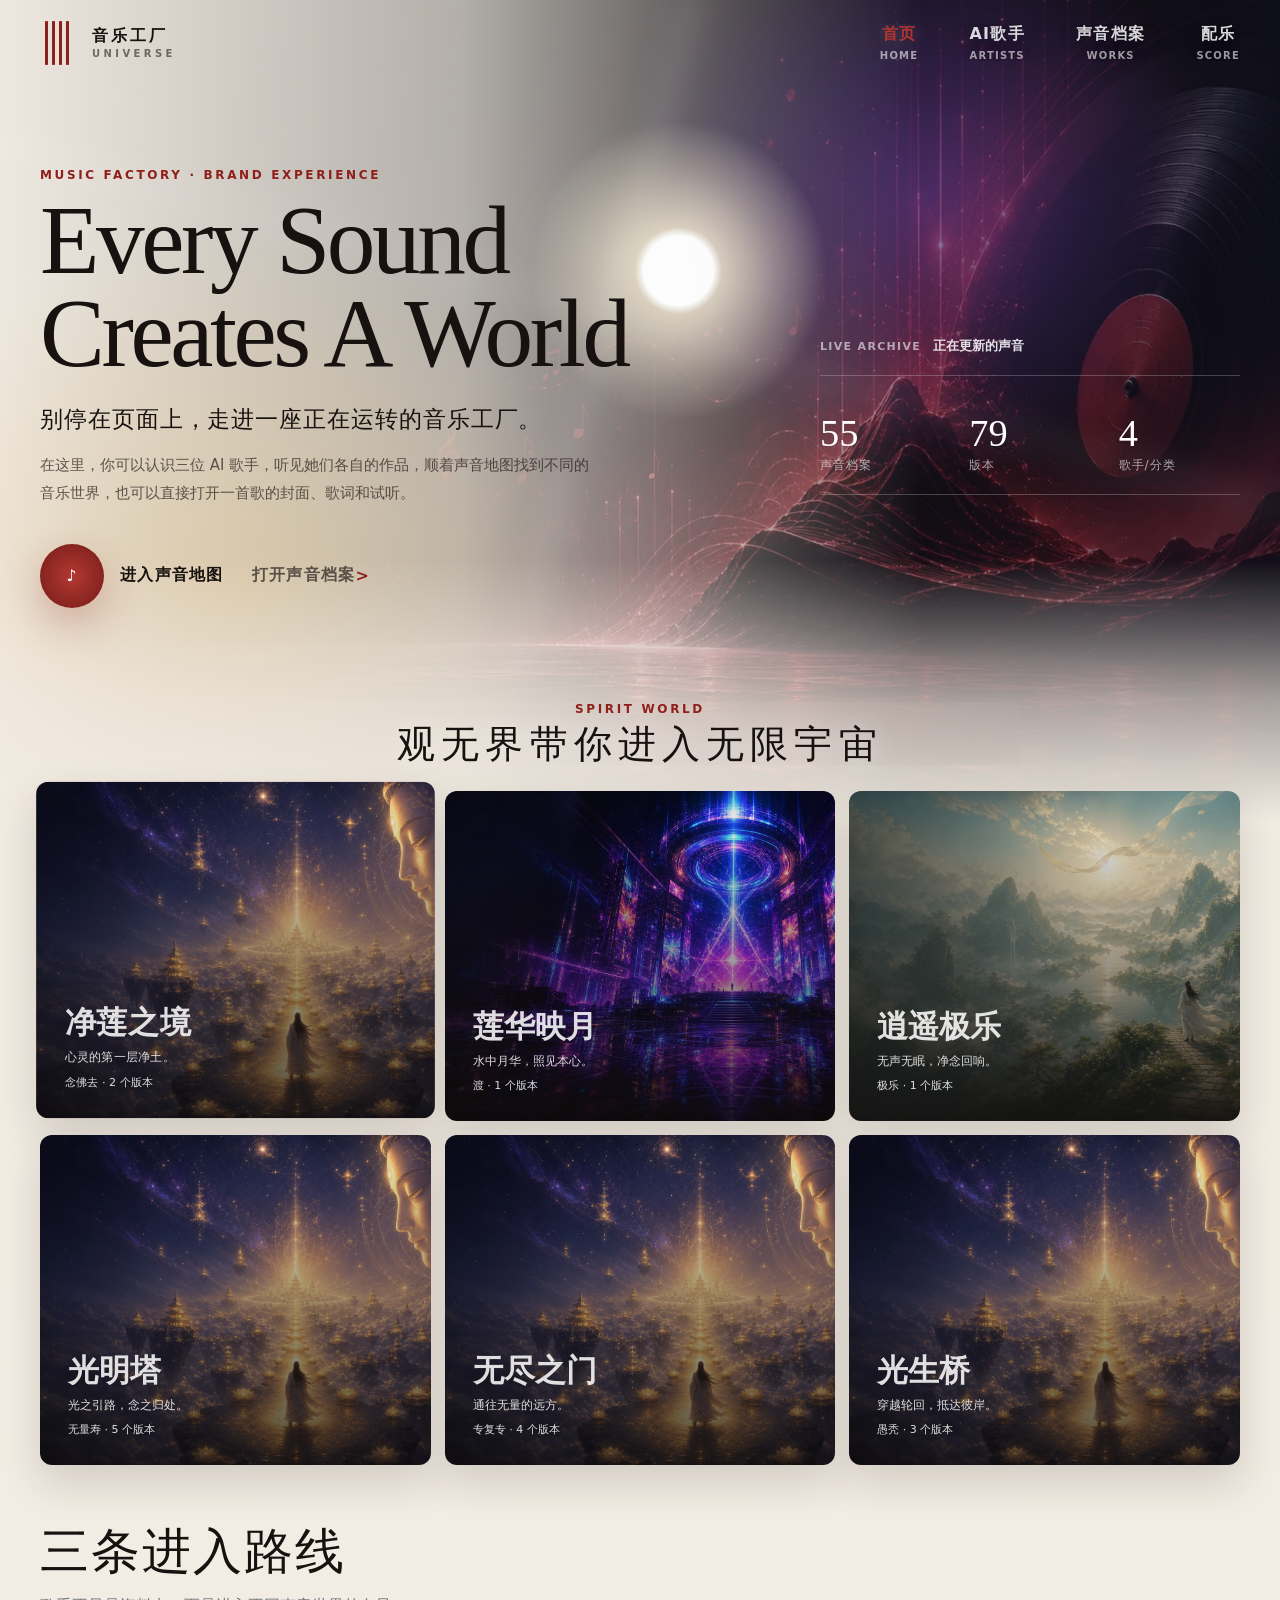
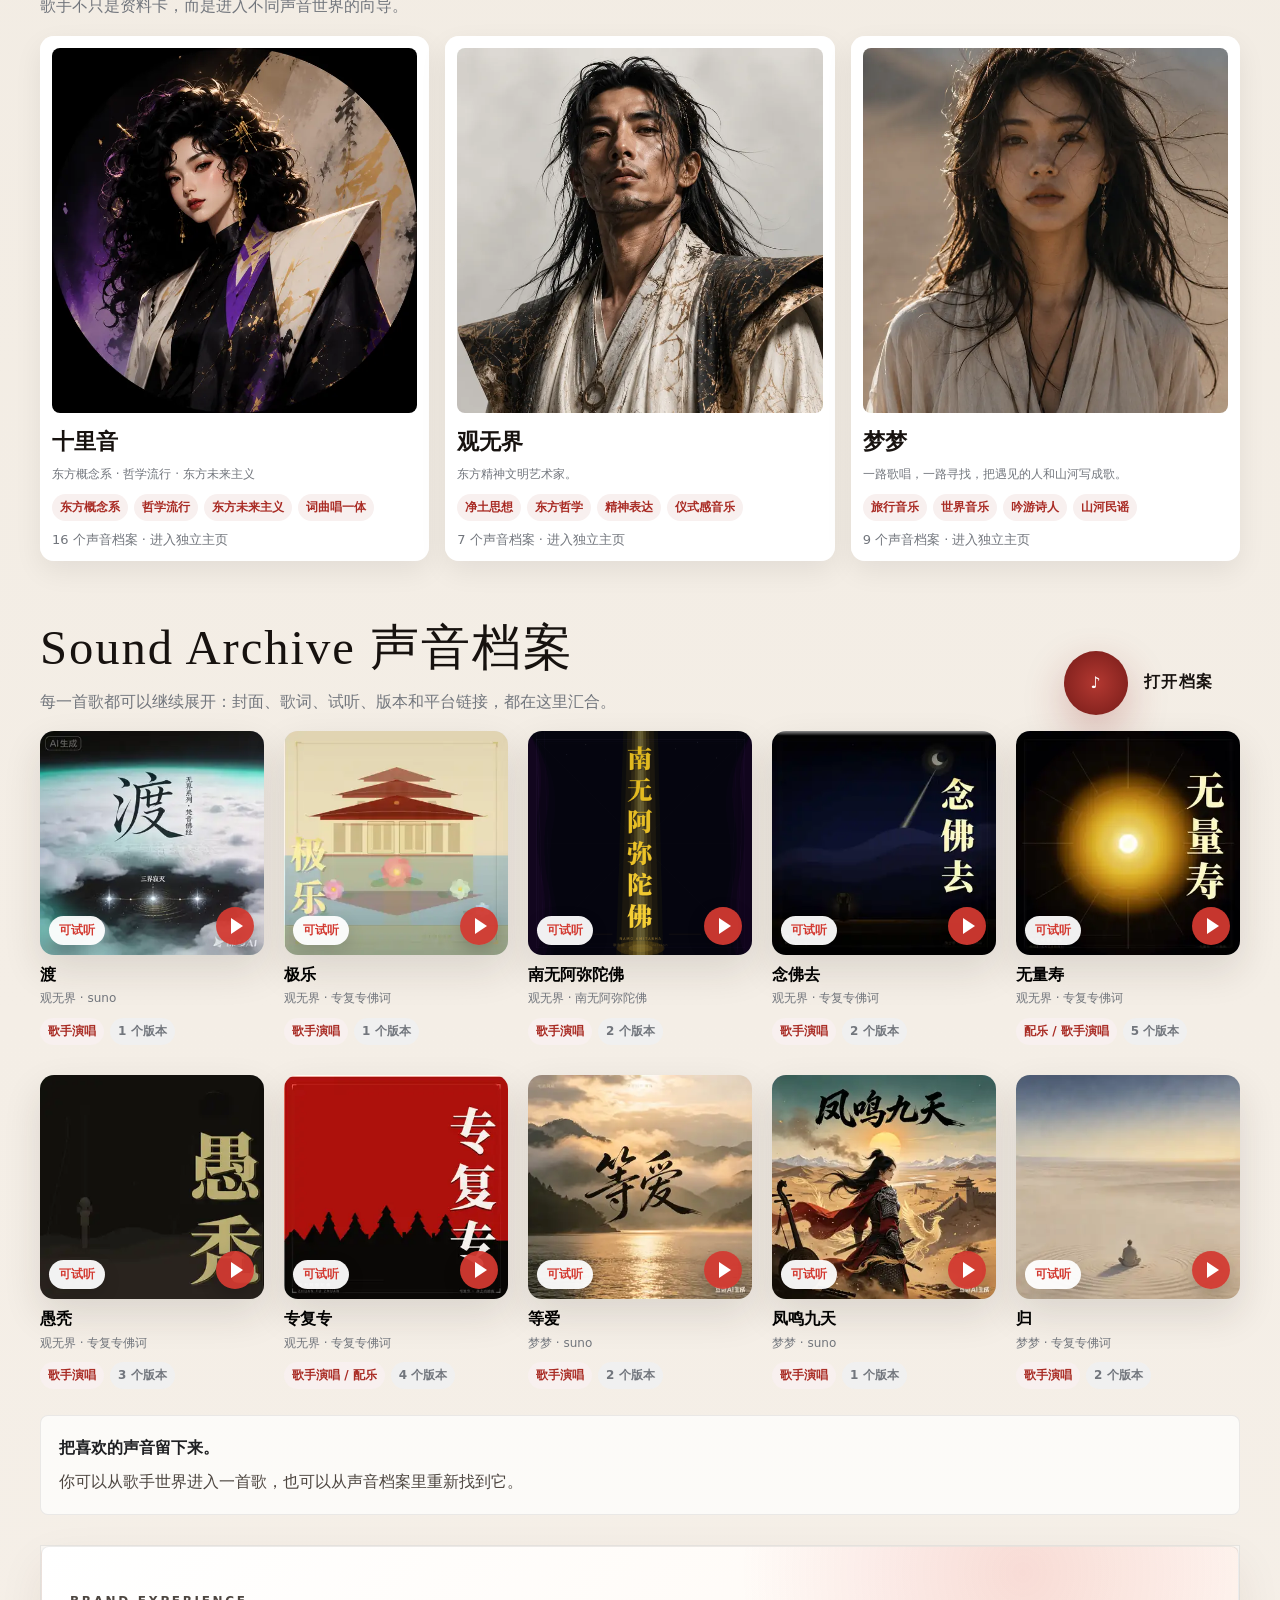
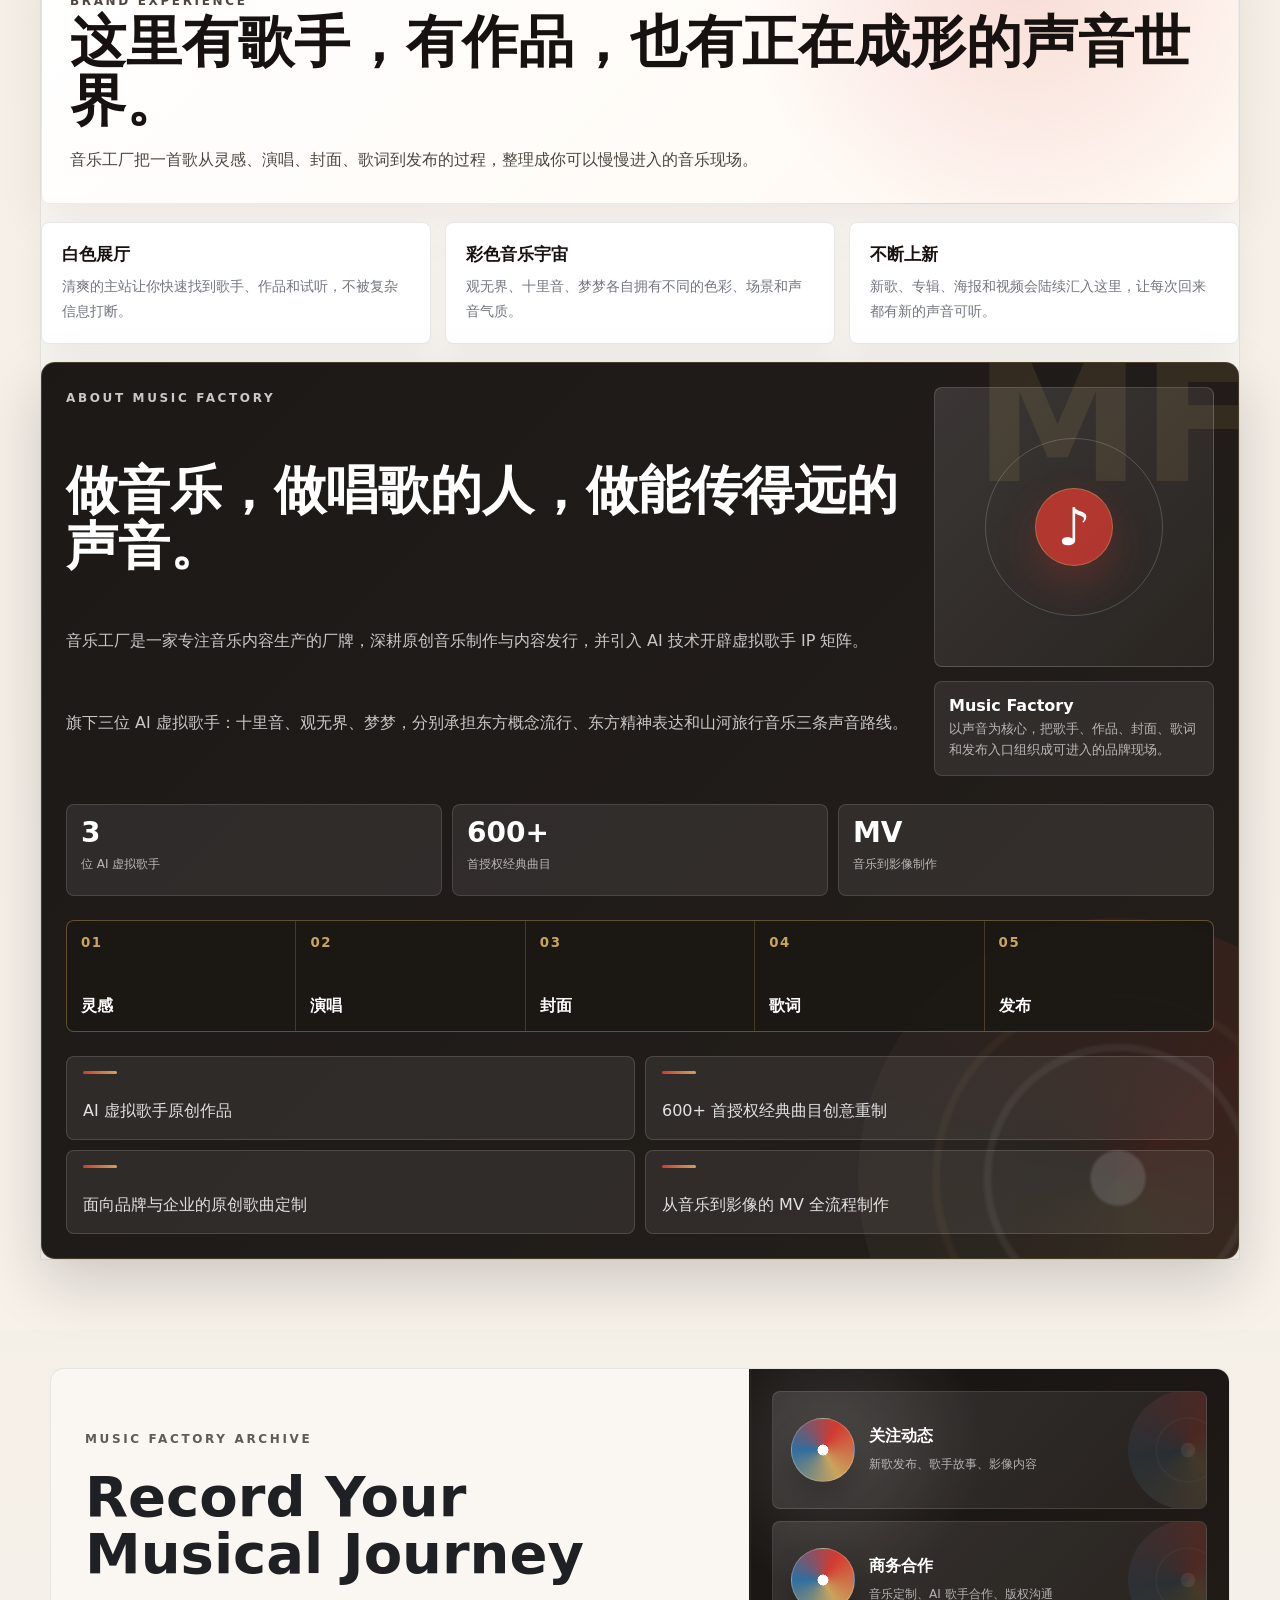
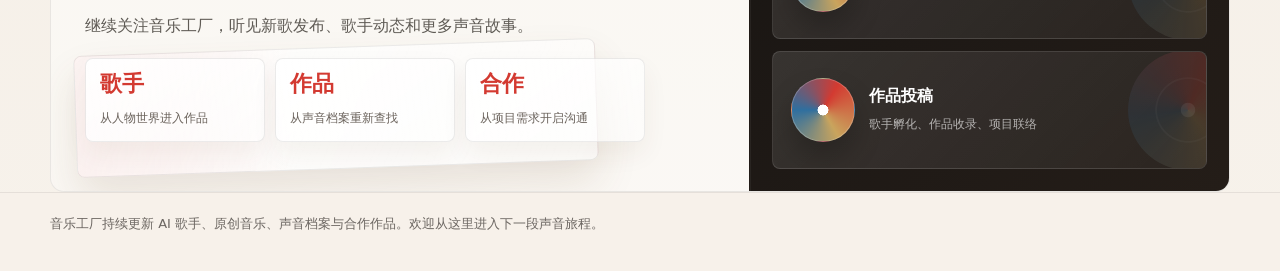
==== commit 9b8a0afc: "Refine homepage visual layout from reference" ====
--- a/index.html
+++ b/index.html
@@ -3,611 +3,3513 @@
 <head>
   <meta charset="utf-8" />
   <meta name="viewport" content="width=device-width, initial-scale=1" />
-  <title>音乐工厂 | 声音文明地图</title>
+  <title>音乐工厂 · 品牌体验馆</title>
   <link rel="icon" href="data:," />
-  <link rel="preload" as="image" href="assets/generated/music-map-guanwujie.webp" fetchpriority="high" />
+  <link rel="preload" as="image" href="assets/optimized/mobile-banner.webp" media="(max-width: 719px)" />
+  <link rel="preload" as="image" href="assets/optimized/desktop-banner.webp" media="(min-width: 720px)" />
   <style>
     :root {
-      --font-display: "Songti SC", "STSong", "Noto Serif SC", Georgia, serif;
-      --font-body: "Microsoft YaHei", "PingFang SC", "Helvetica Neue", Arial, sans-serif;
-      --ink: #14120f;
-      --muted: #6f675c;
-      --paper: #f8f2e8;
-      --panel: #fffaf1;
-      --gold: #a98952;
-      --line: rgba(20, 18, 15, .15);
-      --dark: #0d0b09;
-      --white: #fffaf1;
-      --ease: cubic-bezier(.19, 1, .22, 1);
+      --bg: #f4f4f4;
+      --panel: #fff;
+      --ink: #1f2023;
+      --muted: #72767d;
+      --line: #e7e7e7;
+      --red: #d33a31;
+      --red-dark: #a92c25;
+      --black: #151515;
+      --gold: #c9a45d;
+      --paper: #fff9f0;
+      --blue: #2f6f9f;
+      --soft: #f8f0ef;
+      --shadow: 0 18px 48px rgba(0,0,0,.12);
+      font-family: "Microsoft YaHei", "PingFang SC", "Noto Sans SC", system-ui, sans-serif;
     }
 
     * { box-sizing: border-box; }
-    html { scroll-behavior: smooth; background: var(--paper); }
+    html { scroll-behavior: smooth; }
     body {
       margin: 0;
+      background: var(--bg);
       color: var(--ink);
-      background: linear-gradient(180deg, #0d0b09 0%, #17130f 40%, #f8f2e8 40.2%, #fbf6ee 100%);
-      font-family: var(--font-body);
-      letter-spacing: 0;
-      overflow-x: hidden;
-    }
-    a { color: inherit; text-decoration: none; }
-    img { display: block; max-width: 100%; }
-    .wrap { width: min(1180px, calc(100% - 40px)); margin: 0 auto; }
-
-    .topnav {
-      position: fixed;
-      top: 0;
+    }
+
+    button, input { font: inherit; }
+    .wrap { width: min(1180px, calc(100% - 32px)); margin: 0 auto; }
+
+    .site-header {
+      min-height: 700px;
+      color: #171412;
+      background:
+        radial-gradient(circle at 84% 12%, rgba(211,58,49,.18), transparent 30%),
+        radial-gradient(circle at 16% 16%, rgba(201,164,93,.22), transparent 34%),
+        linear-gradient(90deg, rgba(255,250,243,.94) 0%, rgba(255,250,243,.86) 46%, rgba(255,250,243,.56) 100%),
+        url("assets/optimized/desktop-banner.webp") center / cover no-repeat;
+      position: relative;
+      overflow: hidden;
+    }
+
+    .site-header::after {
+      content: "";
+      position: absolute;
       left: 0;
       right: 0;
-      z-index: 10;
-      background: rgba(13, 11, 9, .66);
-      backdrop-filter: blur(16px);
-      border-bottom: 1px solid rgba(255, 250, 241, .14);
-      color: rgba(255, 250, 241, .88);
-    }
-    .topnav-inner {
-      min-height: 68px;
+      bottom: 0;
+      height: 120px;
+      background: linear-gradient(180deg, transparent, var(--bg));
+      pointer-events: none;
+    }
+
+    .site-header .wrap {
+      position: relative;
+      z-index: 1;
+    }
+
+    .topbar {
+      display: flex;
+      justify-content: space-between;
+      align-items: center;
+      gap: 14px;
+      padding: 18px 0;
+    }
+
+    .brand {
+      display: flex;
+      align-items: center;
+      gap: 10px;
+      font-weight: 900;
+      white-space: nowrap;
+    }
+
+    .brand-mark {
+      width: 36px;
+      height: 36px;
+      border-radius: 50%;
+      background: var(--red);
+      display: grid;
+      place-items: center;
+      box-shadow: 0 8px 24px rgba(211,58,49,.42);
+    }
+
+    .nav {
+      display: flex;
+      gap: 6px;
+      overflow-x: auto;
+      scrollbar-width: none;
+    }
+
+    .nav::-webkit-scrollbar { display: none; }
+
+    .nav button {
+      border: 1px solid rgba(23,20,18,.12);
+      background: rgba(255,255,255,.56);
+      color: #5b5651;
+      border-radius: 999px;
+      padding: 9px 13px;
+      white-space: nowrap;
+      cursor: pointer;
+    }
+
+    .nav button.active {
+      background: var(--ink);
+      color: #fff;
+    }
+
+    .hero {
+      display: grid;
+      grid-template-columns: 1fr;
+      gap: 24px;
+      align-items: center;
+      padding: 76px 0 70px;
+    }
+
+    .eyebrow {
+      color: var(--red);
+      font-weight: 900;
+      letter-spacing: .14em;
+      text-transform: uppercase;
+      margin: 0 0 12px;
+      font-size: 12px;
+    }
+
+    h1 {
+      margin: 0;
+      font-size: clamp(42px, 10vw, 88px);
+      line-height: .95;
+      letter-spacing: 0;
+    }
+
+    .hero-copy {
+      margin: 18px 0 0;
+      color: #4d4640;
+      line-height: 1.85;
+      max-width: 740px;
+      font-size: 17px;
+    }
+
+    .hero-statement {
+      margin: 16px 0 0;
+      max-width: 760px;
+      font-size: clamp(22px, 3vw, 34px);
+      line-height: 1.22;
+      font-weight: 900;
+      color: #171412;
+    }
+
+    .hero-proof {
+      display: grid;
+      gap: 10px;
+      margin-top: 24px;
+      max-width: 760px;
+    }
+
+    .proof-item {
+      display: grid;
+      grid-template-columns: 88px 1fr;
+      gap: 12px;
+      align-items: center;
+      padding: 11px 14px;
+      border-radius: 8px;
+      background: rgba(255,255,255,.62);
+      border: 1px solid rgba(23,20,18,.08);
+      color: #4d4640;
+    }
+
+    .proof-item strong {
+      color: var(--ink);
+      font-size: 13px;
+    }
+
+    .proof-line {
+      position: relative;
+      height: 6px;
+      overflow: hidden;
+      border-radius: 999px;
+      background: rgba(23,20,18,.08);
+    }
+
+    .proof-line span {
+      display: block;
+      height: 100%;
+      border-radius: inherit;
+      background: linear-gradient(90deg, var(--red), #c9a45d);
+    }
+
+    .hero-actions {
+      display: flex;
+      gap: 10px;
+      flex-wrap: wrap;
+      margin-top: 24px;
+    }
+
+    .btn {
+      border: 0;
+      border-radius: 999px;
+      padding: 12px 18px;
+      cursor: pointer;
+      font-weight: 900;
+      display: inline-flex;
+      align-items: center;
+      justify-content: center;
+      text-decoration: none;
+    }
+
+    .btn.primary { background: var(--red); color: #fff; }
+    .btn.ghost { background: rgba(255,255,255,.72); color: var(--ink); border: 1px solid rgba(23,20,18,.12); }
+
+    .hero-panel {
+      background: rgba(255,255,255,.68);
+      border: 1px solid rgba(23,20,18,.1);
+      border-radius: 8px;
+      padding: 18px;
+      backdrop-filter: blur(14px);
+    }
+
+    .panel-title {
+      margin: 0 0 14px;
       display: flex;
       align-items: center;
       justify-content: space-between;
-      gap: 24px;
-    }
-    .brand {
-      font: 700 15px/1 var(--font-body);
+      gap: 12px;
+      color: #4d4640;
+      font-size: 13px;
+      font-weight: 900;
+    }
+
+    .panel-title span {
+      color: var(--red);
+      letter-spacing: .12em;
+      text-transform: uppercase;
+      font-size: 11px;
+    }
+
+    .stats {
+      display: grid;
+      grid-template-columns: repeat(3, 1fr);
+      gap: 10px;
+    }
+
+    .stat {
+      padding: 12px;
+      border-radius: 8px;
+      background: rgba(255,255,255,.66);
+      border: 1px solid rgba(23,20,18,.08);
+    }
+
+    .stat strong {
+      display: block;
+      font-size: 28px;
+      line-height: 1;
+    }
+
+    .stat span {
+      color: var(--muted);
+      font-size: 12px;
+    }
+
+    .route-panel {
+      margin-top: 16px;
+      display: grid;
+      gap: 10px;
+    }
+
+    .route-card {
+      border: 1px solid rgba(23,20,18,.1);
+      background: rgba(255,255,255,.62);
+      color: var(--ink);
+      border-radius: 8px;
+      padding: 13px;
+      text-align: left;
+      cursor: pointer;
+      display: grid;
+      gap: 4px;
+      transition: transform .18s ease, border-color .18s ease, background .18s ease;
+    }
+
+    .route-card:hover,
+    .route-card.active {
+      transform: translateY(-2px);
+      border-color: rgba(211,58,49,.28);
+      background: rgba(211,58,49,.12);
+    }
+
+    .route-card strong { font-size: 16px; }
+    .route-card span { color: var(--muted); font-size: 12px; line-height: 1.5; }
+
+    .experience-flow {
+      display: grid;
+      grid-template-columns: 1fr;
+      gap: 12px;
+      margin: 0 0 22px;
+    }
+
+    .flow-card {
+      display: grid;
+      grid-template-columns: 46px 1fr;
+      gap: 14px;
+      align-items: start;
+      min-height: 116px;
+      padding: 18px;
+      border-radius: 8px;
+      background: #fff;
+      border: 1px solid var(--line);
+      box-shadow: 0 12px 32px rgba(0,0,0,.05);
+    }
+
+    .flow-index {
+      display: grid;
+      place-items: center;
+      width: 46px;
+      height: 46px;
+      border-radius: 50%;
+      background: #171412;
+      color: #fff;
+      font-weight: 900;
+    }
+
+    .flow-card strong {
+      display: block;
+      margin-bottom: 7px;
+      font-size: 17px;
+    }
+
+    .flow-card span {
+      color: var(--muted);
+      line-height: 1.7;
+      font-size: 14px;
+    }
+
+    main { padding: 28px 0 70px; }
+    .view { display: none; }
+    .view.active { display: block; }
+
+    .section-head {
+      display: flex;
+      align-items: end;
+      justify-content: space-between;
+      gap: 16px;
+      margin: 28px 0 16px;
+    }
+
+    .section-head h2 {
+      margin: 0;
+      font-size: clamp(24px, 5vw, 38px);
+    }
+
+    .section-head p {
+      margin: 8px 0 0;
+      color: var(--muted);
+      line-height: 1.7;
+    }
+
+    .subtle { color: var(--muted); font-size: 13px; }
+
+    .land-stage {
+      display: grid;
+      grid-template-columns: 1fr;
+      gap: 18px;
+      margin-top: -58px;
+      position: relative;
+      z-index: 2;
+    }
+
+    .world-console {
+      border-radius: 8px;
+      overflow: hidden;
+      background:
+        linear-gradient(135deg, rgba(19,20,23,.96), rgba(57,22,20,.94)),
+        #151515;
+      color: #fff;
+      box-shadow: var(--shadow);
+    }
+
+    .world-shell {
+      display: grid;
+      grid-template-columns: 1fr;
+      min-height: 480px;
+    }
+
+    .guide-panel {
+      padding: 20px;
+      border-bottom: 1px solid rgba(255,255,255,.1);
+      background:
+        linear-gradient(180deg, rgba(255,255,255,.06), transparent),
+        rgba(0,0,0,.18);
+    }
+
+    .guide-portrait {
+      width: 92px;
+      aspect-ratio: 1;
+      border-radius: 8px;
+      overflow: hidden;
+      background: rgba(255,255,255,.08);
+      margin-bottom: 14px;
+    }
+
+    .guide-portrait img {
+      width: 100%;
+      height: 100%;
+      object-fit: cover;
+      display: block;
+    }
+
+    .guide-panel h2 {
+      margin: 0;
+      font-size: clamp(26px, 6vw, 44px);
+      line-height: 1.08;
+    }
+
+    .guide-line {
+      color: rgba(255,255,255,.7);
+      line-height: 1.8;
+      margin: 12px 0 0;
+    }
+
+    .world-tabs {
+      display: grid;
+      gap: 8px;
+      margin-top: 18px;
+    }
+
+    .world-tab {
+      border: 1px solid rgba(255,255,255,.14);
+      background: rgba(255,255,255,.07);
+      color: #fff;
+      border-radius: 8px;
+      padding: 12px;
+      text-align: left;
+      cursor: pointer;
+      display: flex;
+      justify-content: space-between;
+      align-items: center;
+      gap: 10px;
+      min-height: 56px;
+    }
+
+    .world-tab.active {
+      background: #fff;
+      color: var(--ink);
+      border-color: #fff;
+    }
+
+    .sound-map {
+      position: relative;
+      min-height: 430px;
+      padding: 18px;
+      background:
+        radial-gradient(circle at 20% 28%, rgba(255,255,255,.18), transparent 18%),
+        radial-gradient(circle at 78% 36%, rgba(211,58,49,.3), transparent 20%),
+        linear-gradient(145deg, rgba(255,255,255,.04), rgba(0,0,0,.28));
+      overflow: hidden;
+    }
+
+    .map-skyline {
+      position: absolute;
+      inset: auto 0 0;
+      height: 42%;
+      opacity: .32;
+      background:
+        linear-gradient(to top, rgba(0,0,0,.82), transparent 72%),
+        repeating-linear-gradient(90deg, rgba(255,255,255,.2) 0 2px, transparent 2px 56px);
+      clip-path: polygon(0 72%, 6% 42%, 12% 60%, 19% 30%, 26% 64%, 35% 36%, 46% 58%, 56% 24%, 67% 66%, 78% 34%, 87% 60%, 100% 42%, 100% 100%, 0 100%);
+    }
+
+    .map-node {
+      position: absolute;
+      width: 158px;
+      min-height: 84px;
+      border: 1px solid rgba(255,255,255,.22);
+      background: rgba(0,0,0,.42);
+      color: #fff;
+      border-radius: 8px;
+      padding: 12px;
+      text-align: left;
+      cursor: pointer;
+      box-shadow: 0 12px 30px rgba(0,0,0,.22);
+      backdrop-filter: blur(10px);
+      transition: transform .18s ease, background .18s ease, border-color .18s ease;
+    }
+
+    .map-node:hover,
+    .map-node.active {
+      transform: translateY(-4px);
+      background: rgba(211,58,49,.72);
+      border-color: rgba(255,255,255,.68);
+    }
+
+    .map-node strong {
+      display: block;
+      font-size: 16px;
+      margin-bottom: 4px;
+    }
+
+    .map-node span {
+      display: block;
+      color: rgba(255,255,255,.72);
+      font-size: 12px;
+      line-height: 1.5;
+    }
+
+    .map-node small {
+      display: block;
+      margin-top: 8px;
+      color: rgba(255,255,255,.58);
+      font-size: 11px;
+    }
+
+    .space-player {
+      display: grid;
+      grid-template-columns: 84px 1fr;
+      gap: 14px;
+      align-items: center;
+      padding: 14px;
+      border-top: 1px solid rgba(255,255,255,.1);
+      background: rgba(0,0,0,.34);
+    }
+
+    .space-cover {
+      width: 84px;
+      aspect-ratio: 1;
+      border-radius: 8px;
+      object-fit: cover;
+      background: rgba(255,255,255,.12);
+    }
+
+    .space-player h3 {
+      margin: 0 0 4px;
+      font-size: 20px;
+    }
+
+    .space-player p {
+      margin: 0 0 12px;
+      color: rgba(255,255,255,.68);
+      line-height: 1.65;
+      font-size: 13px;
+    }
+
+    .space-actions {
+      display: flex;
+      gap: 8px;
+      flex-wrap: wrap;
+      align-items: center;
+    }
+
+    .space-actions audio {
+      max-width: 320px;
+      min-width: 220px;
+    }
+
+    .world-console[data-world="spirit"] .sound-map {
+      background:
+        radial-gradient(circle at 28% 22%, rgba(255,255,255,.2), transparent 16%),
+        radial-gradient(circle at 72% 66%, rgba(211,58,49,.28), transparent 24%),
+        linear-gradient(145deg, #11191b, #3a1816);
+    }
+
+    .world-console[data-world="city"] .sound-map {
+      background:
+        radial-gradient(circle at 24% 34%, rgba(255,218,120,.18), transparent 18%),
+        radial-gradient(circle at 80% 24%, rgba(211,58,49,.34), transparent 22%),
+        linear-gradient(145deg, #111, #34222c);
+    }
+
+    .world-console[data-world="travel"] .sound-map {
+      background:
+        radial-gradient(circle at 22% 22%, rgba(255,255,255,.22), transparent 17%),
+        radial-gradient(circle at 76% 72%, rgba(72,126,140,.34), transparent 24%),
+        linear-gradient(145deg, #172426, #4a2520);
+    }
+
+    .artist-grid {
+      display: grid;
+      grid-template-columns: 1fr;
+      gap: 16px;
+    }
+
+    .artist-card {
+      display: grid;
+      grid-template-columns: 118px 1fr;
+      gap: 14px;
+      align-items: stretch;
+      border: 0;
+      text-align: left;
+      background: var(--panel);
+      border-radius: 8px;
+      padding: 12px;
+      box-shadow: 0 10px 28px rgba(0,0,0,.07);
+      cursor: pointer;
+      color: inherit;
+      text-decoration: none;
+    }
+
+    .artist-photo {
+      width: 118px;
+      aspect-ratio: 1;
+      border-radius: 8px;
+      overflow: hidden;
+      background: linear-gradient(135deg, #252525, #741f1a);
+      color: #fff;
+      display: grid;
+      place-items: center;
+      font-size: 32px;
+      font-weight: 900;
+    }
+
+    .artist-photo img {
+      width: 100%;
+      height: 100%;
+      object-fit: cover;
+      display: block;
+    }
+
+    .artist-poster {
+      width: 100%;
+      margin-top: 14px;
+      border-radius: 8px;
+      overflow: hidden;
+      background: #111;
+      box-shadow: 0 12px 30px rgba(0,0,0,.12);
+    }
+
+    .artist-poster img {
+      width: 100%;
+      display: block;
+    }
+
+    .artist-card h3, .panel h3 {
+      margin: 0 0 8px;
+      font-size: 22px;
+    }
+
+    .tags {
+      display: flex;
+      gap: 6px;
+      flex-wrap: wrap;
+      margin: 10px 0;
+    }
+
+    .tag {
+      border-radius: 999px;
+      padding: 5px 8px;
+      background: #f0f0f0;
+      color: var(--muted);
+      font-size: 12px;
+      font-weight: 800;
+    }
+
+    .tag.red {
+      background: var(--soft);
+      color: var(--red-dark);
+    }
+
+    .panel {
+      background: var(--panel);
+      border-radius: 8px;
+      padding: 18px;
+      box-shadow: 0 10px 30px rgba(0,0,0,.06);
+      margin-bottom: 16px;
+    }
+
+    .artist-detail {
+      display: grid;
+      grid-template-columns: 1fr;
+      gap: 16px;
+    }
+
+    .artist-hero {
+      display: grid;
+      grid-template-columns: 150px 1fr;
+      gap: 16px;
+      align-items: end;
+    }
+
+    .artist-hero .artist-photo {
+      width: 150px;
+      font-size: 42px;
+    }
+
+    .clip-box {
+      border: 1px dashed var(--line);
+      border-radius: 8px;
+      padding: 14px;
+      color: var(--muted);
+      background: #fbfbfb;
+      line-height: 1.7;
+    }
+
+    .artist-kicker {
+      color: var(--red-dark);
+      font-size: 12px;
+      font-weight: 900;
+      letter-spacing: .12em;
+      text-transform: uppercase;
+      margin-bottom: 8px;
+    }
+
+    .artist-name-line {
+      display: flex;
+      align-items: baseline;
+      gap: 10px;
+      flex-wrap: wrap;
+      margin-bottom: 6px;
+    }
+
+    .artist-name-line h3 { margin: 0; }
+
+    .artist-en {
+      color: var(--muted);
+      font-size: 13px;
+      font-weight: 900;
       letter-spacing: .08em;
     }
-    .navlinks {
+
+    .artist-bio {
+      display: grid;
+      gap: 10px;
+      margin-top: 12px;
+    }
+
+    .artist-bio p {
+      margin: 0;
+      color: #4f5359;
+      line-height: 1.9;
+    }
+
+    .artist-block-grid {
+      display: grid;
+      grid-template-columns: 1fr;
+      gap: 10px;
+      margin-top: 16px;
+    }
+
+    .mini-card {
+      border: 1px solid var(--line);
+      border-radius: 8px;
+      padding: 12px;
+      background: #fff;
+    }
+
+    .mini-card strong {
+      display: block;
+      margin-bottom: 6px;
+      font-size: 15px;
+    }
+
+    .mini-card span {
+      color: var(--muted);
+      font-size: 13px;
+      line-height: 1.65;
+    }
+
+    .artist-feature {
+      background:
+        linear-gradient(135deg, rgba(211,58,49,.08), transparent 34%),
+        var(--panel);
+    }
+
+    .toolbar {
+      position: sticky;
+      top: 0;
+      z-index: 5;
+      background: rgba(244,244,244,.95);
+      border-bottom: 1px solid var(--line);
+      backdrop-filter: blur(14px);
+      padding: 12px 0;
+      margin: 0 0 18px;
+    }
+
+    .tools {
+      display: grid;
+      grid-template-columns: 1fr;
+      gap: 10px;
+    }
+
+    .search {
+      width: 100%;
+      border: 1px solid var(--line);
+      background: var(--panel);
+      border-radius: 999px;
+      padding: 12px 16px;
+      outline: none;
+    }
+
+    .chips {
       display: flex;
+      gap: 8px;
+      overflow-x: auto;
+      scrollbar-width: none;
+    }
+
+    .chips::-webkit-scrollbar { display: none; }
+
+    .chip {
+      border: 1px solid var(--line);
+      background: var(--panel);
+      color: var(--muted);
+      border-radius: 999px;
+      padding: 9px 13px;
+      white-space: nowrap;
+      cursor: pointer;
+      font-weight: 800;
+    }
+
+    .chip.active {
+      background: var(--red);
+      color: #fff;
+      border-color: var(--red);
+    }
+
+    .work-grid {
+      display: grid;
+      grid-template-columns: repeat(2, minmax(0, 1fr));
+      gap: 14px;
+    }
+
+    .work-card {
+      border: 0;
+      background: transparent;
+      padding: 0;
+      text-align: left;
+      cursor: pointer;
+      min-width: 0;
+    }
+
+    .cover-wrap {
+      position: relative;
+      border-radius: 8px;
+      overflow: hidden;
+      background: #e7e7e7;
+      aspect-ratio: 1;
+      box-shadow: 0 8px 22px rgba(0,0,0,.08);
+    }
+
+    .cover {
+      width: 100%;
+      height: 100%;
+      object-fit: cover;
+      display: block;
+      transition: transform .2s ease;
+    }
+
+    .work-card:hover .cover { transform: scale(1.04); }
+
+    .play-dot {
+      position: absolute;
+      right: 10px;
+      bottom: 10px;
+      width: 38px;
+      height: 38px;
+      border-radius: 50%;
+      background: rgba(211,58,49,.94);
+      display: grid;
+      place-items: center;
+      box-shadow: 0 6px 18px rgba(0,0,0,.2);
+    }
+
+    .play-dot::before {
+      content: "";
+      margin-left: 3px;
+      border-left: 12px solid #fff;
+      border-top: 8px solid transparent;
+      border-bottom: 8px solid transparent;
+    }
+
+    .listen-badge {
+      position: absolute;
+      left: 9px;
+      bottom: 10px;
+      min-height: 28px;
+      display: inline-flex;
+      align-items: center;
+      border-radius: 999px;
+      padding: 6px 10px;
+      background: rgba(255,255,255,.94);
+      color: var(--red);
+      font-size: 12px;
+      font-weight: 900;
+      box-shadow: 0 6px 18px rgba(0,0,0,.12);
+    }
+
+    .work-title {
+      margin: 9px 0 4px;
+      font-weight: 900;
+      line-height: 1.35;
+      white-space: nowrap;
+      overflow: hidden;
+      text-overflow: ellipsis;
+    }
+
+    .work-meta {
+      color: var(--muted);
+      font-size: 12px;
+      line-height: 1.55;
+    }
+
+    .empty {
+      display: none;
+      padding: 42px 18px;
+      text-align: center;
+      color: var(--muted);
+      background: var(--panel);
+      border: 1px dashed var(--line);
+      border-radius: 8px;
+    }
+
+    .load-more-wrap {
+      display: none;
+      justify-content: center;
+      margin-top: 22px;
+    }
+
+    .load-more-wrap.active {
+      display: flex;
+    }
+
+    .load-more {
+      border: 1px solid var(--line);
+      background: var(--panel);
+      color: var(--ink);
+      border-radius: 999px;
+      padding: 11px 18px;
+      font-weight: 900;
+      cursor: pointer;
+    }
+
+    dialog {
+      width: min(980px, calc(100vw - 24px));
+      max-height: calc(100vh - 24px);
+      border: 0;
+      border-radius: 10px;
+      padding: 0;
+      overflow: hidden;
+      box-shadow: var(--shadow);
+    }
+
+    dialog::backdrop { background: rgba(0,0,0,.52); }
+
+    .close {
+      position: absolute;
+      top: 10px;
+      right: 10px;
+      width: 34px;
+      height: 34px;
+      border: 0;
+      border-radius: 50%;
+      background: rgba(255,255,255,.16);
+      color: #fff;
+      font-size: 20px;
+      cursor: pointer;
+      z-index: 2;
+    }
+
+    .detail {
+      max-height: calc(100vh - 24px);
+      overflow: auto;
+      background: var(--panel);
+    }
+
+    .detail-hero {
+      display: grid;
+      grid-template-columns: 112px 1fr;
+      gap: 14px;
+      align-items: end;
+      color: #fff;
+      padding: 18px;
+      background: linear-gradient(135deg, #272727, #151515 70%, #421815);
+    }
+
+    .detail-cover {
+      width: 112px;
+      aspect-ratio: 1;
+      object-fit: cover;
+      border-radius: 8px;
+      background: #333;
+    }
+
+    .detail h3 {
+      margin: 0 0 8px;
+      font-size: 28px;
+      line-height: 1.1;
+    }
+
+    .detail-meta {
+      color: rgba(255,255,255,.72);
+      line-height: 1.7;
+      font-size: 13px;
+    }
+
+    .detail-body {
+      padding: 18px;
+      display: grid;
       gap: 18px;
-      flex-wrap: wrap;
-      color: rgba(255, 250, 241, .72);
-      font-size: 13px;
-    }
-    .navlinks a:hover { color: var(--white); }
-
-    .hero {
-      min-height: 92svh;
-      display: grid;
-      align-items: center;
-      padding: 124px 0 80px;
-      color: var(--white);
-      background:
-        linear-gradient(90deg, rgba(13, 11, 9, .9), rgba(13, 11, 9, .35) 52%, rgba(13, 11, 9, .84)),
-        linear-gradient(180deg, rgba(13, 11, 9, .16), rgba(13, 11, 9, .9)),
-        url("assets/generated/music-map-guanwujie.webp") center / cover no-repeat;
-    }
-    .hero-grid {
-      display: grid;
-      grid-template-columns: minmax(0, 1.05fr) minmax(280px, .55fr);
-      gap: clamp(36px, 7vw, 96px);
-      align-items: end;
-    }
-    .eyebrow {
-      margin: 0 0 18px;
-      color: #d8c08a;
-      font-size: 13px;
-      letter-spacing: .18em;
-      font-weight: 800;
-    }
-    h1 {
-      margin: 0;
-      font-family: var(--font-display);
-      font-weight: 500;
-      font-size: clamp(56px, 10vw, 142px);
-      line-height: .9;
-      letter-spacing: 0;
-    }
-    .hero-copy {
-      max-width: 720px;
-      margin: 28px 0 0;
-      color: rgba(255, 250, 241, .84);
-      font-size: clamp(18px, 2vw, 24px);
-      line-height: 1.85;
-    }
-    .hero-panel {
-      border-left: 1px solid rgba(255, 250, 241, .24);
-      padding-left: 30px;
-      color: rgba(255, 250, 241, .78);
-    }
-    .hero-panel strong {
-      display: block;
-      margin-bottom: 14px;
-      color: var(--white);
-      font-family: var(--font-display);
-      font-size: clamp(28px, 3vw, 44px);
-      font-weight: 500;
-      line-height: 1.12;
-    }
-    .hero-actions,
-    .section-actions {
+    }
+
+    .versions {
+      display: grid;
+      gap: 10px;
+    }
+
+    .version {
+      border: 1px solid var(--line);
+      border-radius: 8px;
+      padding: 12px;
+      background: #fbfbfb;
+    }
+
+    .version-head {
       display: flex;
-      gap: 12px;
-      flex-wrap: wrap;
-      margin-top: 34px;
-    }
-    .btn {
+      justify-content: space-between;
+      gap: 10px;
+      margin-bottom: 8px;
+      font-weight: 900;
+    }
+
+    .version-head span {
+      color: var(--muted);
+      font-size: 12px;
+      font-weight: 700;
+    }
+
+    audio { width: 100%; height: 36px; display: block; }
+
+    .audio-stack {
+      display: grid;
+      gap: 8px;
+    }
+
+    .audio-open-link {
       display: inline-flex;
       align-items: center;
       justify-content: center;
-      min-height: 44px;
-      padding: 12px 18px;
-      border: 1px solid currentColor;
+      min-height: 34px;
+      width: fit-content;
+      border-radius: 999px;
+      padding: 7px 12px;
+      background: var(--red);
+      color: #fff;
+      text-decoration: none;
       font-size: 13px;
-      font-weight: 800;
-      transition: transform .55s var(--ease), background .55s var(--ease), color .55s var(--ease);
-    }
-    .btn.primary {
-      background: var(--white);
-      color: var(--ink);
-      border-color: var(--white);
-    }
-    .btn:hover { transform: translateY(-3px); background: rgba(255, 250, 241, .14); }
-    .btn.primary:hover { background: #d8c08a; border-color: #d8c08a; }
-
-    .section {
-      padding: clamp(76px, 10vw, 132px) 0;
-      background: var(--paper);
-    }
-    .section.alt { background: #fffaf1; }
-    .section.dark {
-      background: var(--dark);
-      color: var(--white);
-    }
-    .section-head {
-      display: grid;
-      grid-template-columns: minmax(0, .8fr) minmax(280px, .5fr);
-      gap: 40px;
-      align-items: end;
-      margin-bottom: 46px;
-    }
-    h2 {
+      font-weight: 900;
+    }
+
+    .external-player-link {
+      box-shadow: 0 12px 28px rgba(211,58,49,.22);
+    }
+
+    .audio-note { border: 1px dashed var(--line); border-radius: 8px; padding: 12px; color: var(--muted); background: #fbfbfb; line-height: 1.6; }
+
+    .platform-links { display: flex; flex-wrap: wrap; gap: 8px; margin: 10px 0 8px; }
+    .platform-link {
+      display: inline-flex;
+      align-items: center;
+      justify-content: center;
+      min-height: 36px;
+      border-radius: 999px;
+      padding: 8px 13px;
+      background: var(--red);
+      color: #fff;
+      text-decoration: none;
+      font-size: 13px;
+      font-weight: 900;
+    }
+
+    .text-block {
+      border-top: 1px solid var(--line);
+      padding-top: 14px;
+    }
+
+    .text-block h4 { margin: 0 0 8px; font-size: 16px; }
+
+    .brand-experience {
+      margin-top: 30px;
+      display: grid;
+      gap: 18px;
+    }
+
+    .manifesto {
+      padding: 28px;
+      border-radius: 8px;
+      background:
+        radial-gradient(circle at 82% 10%, rgba(211,58,49,.16), transparent 28%),
+        linear-gradient(135deg, #fff, #fff8f1);
+      border: 1px solid rgba(23,20,18,.08);
+      box-shadow: 0 18px 46px rgba(72,35,20,.08);
+    }
+
+    .manifesto h2 {
       margin: 0;
-      font-family: var(--font-display);
-      font-weight: 500;
-      font-size: clamp(38px, 6vw, 88px);
+      font-size: clamp(30px, 6vw, 56px);
+      line-height: 1.05;
+    }
+
+    .manifesto p {
+      margin: 16px 0 0;
+      color: #4d4640;
+      line-height: 1.8;
+      max-width: 860px;
+    }
+
+    .brand-grid {
+      display: grid;
+      grid-template-columns: 1fr;
+      gap: 14px;
+    }
+
+    .brand-card {
+      padding: 20px;
+      border-radius: 8px;
+      background: #fff;
+      border: 1px solid var(--line);
+      box-shadow: 0 12px 30px rgba(0,0,0,.05);
+    }
+
+    .brand-card strong {
+      display: block;
+      margin-bottom: 8px;
+      font-size: 17px;
+    }
+
+    .brand-card span {
+      color: var(--muted);
+      line-height: 1.75;
+      font-size: 14px;
+    }
+
+    .about-copy {
+      display: grid;
+      gap: 24px;
+      padding: 24px;
+      border-radius: 8px;
+      background:
+        linear-gradient(135deg, rgba(23,20,18,.98), rgba(32,26,22,.98));
+      color: #fff;
+      overflow: hidden;
+      position: relative;
+      border: 1px solid rgba(201,164,93,.24);
+      box-shadow: 0 24px 60px rgba(23,20,18,.18);
+    }
+
+    .about-copy::before {
+      content: "";
+      position: absolute;
+      right: -140px;
+      bottom: -180px;
+      width: 520px;
+      aspect-ratio: 1;
+      border-radius: 50%;
+      opacity: .34;
+      background:
+        radial-gradient(circle, rgba(255,255,255,.42) 0 7%, transparent 8% 34%, rgba(255,255,255,.18) 35% 36%, transparent 37% 48%, rgba(201,164,93,.18) 49% 50%, transparent 51% 100%),
+        conic-gradient(from 42deg, rgba(211,58,49,.38), rgba(201,164,93,.28), rgba(255,255,255,.08), rgba(211,58,49,.32));
+      pointer-events: none;
+    }
+
+    .about-copy::after {
+      content: "MF";
+      position: absolute;
+      right: -18px;
+      top: -24px;
+      color: rgba(201,164,93,.12);
+      font-size: 168px;
       line-height: 1;
-    }
-    .section-lead {
+      font-weight: 900;
+      letter-spacing: 0;
+      pointer-events: none;
+    }
+
+    .about-copy > * {
+      position: relative;
+      z-index: 1;
+    }
+
+    .about-copy h2 {
       margin: 0;
-      color: var(--muted);
-      font-size: 17px;
-      line-height: 1.8;
-    }
-    .dark .section-lead { color: rgba(255, 250, 241, .68); }
-
-    .artist-row {
-      display: grid;
-      grid-template-columns: repeat(3, minmax(0, 1fr));
-      gap: 1px;
-      background: var(--line);
-      border: 1px solid var(--line);
-    }
-    .artist-entry {
-      min-height: 420px;
-      display: flex;
-      flex-direction: column;
-      justify-content: flex-end;
-      padding: 32px;
-      background: var(--panel);
+      font-size: clamp(28px, 5vw, 52px);
+      line-height: 1.08;
+    }
+
+    .about-copy p {
+      margin: 0;
+      color: rgba(255,255,255,.76);
+      line-height: 1.85;
+      max-width: 920px;
+    }
+
+    .about-layout {
+      display: grid;
+      gap: 24px;
+    }
+
+    .about-lead {
+      display: grid;
+      gap: 14px;
+    }
+
+    .brand-signal {
+      display: grid;
+      gap: 14px;
+      align-content: start;
+    }
+
+    .signal-disc {
+      aspect-ratio: 1;
+      min-height: 220px;
+      border-radius: 8px;
+      border: 1px solid rgba(255,255,255,.16);
+      background:
+        linear-gradient(135deg, rgba(255,255,255,.12), rgba(255,255,255,.04));
+      display: grid;
+      place-items: center;
       position: relative;
       overflow: hidden;
-      isolation: isolate;
-    }
-    .artist-entry::before {
+    }
+
+    .signal-disc::before,
+    .signal-disc::after {
       content: "";
       position: absolute;
-      inset: 0;
-      z-index: -2;
-      background: var(--artist-image) center / cover no-repeat;
-      opacity: .28;
-      filter: saturate(.82);
-      transform: scale(1.02);
-      transition: transform 1.2s var(--ease), opacity 1.2s var(--ease);
-    }
-    .artist-entry::after {
+      inset: 18%;
+      border: 1px solid rgba(255,255,255,.18);
+      border-radius: 50%;
+    }
+
+    .signal-disc::after {
+      inset: 36%;
+      border-color: rgba(201,164,93,.44);
+      background: rgba(211,58,49,.8);
+      box-shadow: 0 18px 40px rgba(211,58,49,.24);
+    }
+
+    .signal-disc span {
+      position: relative;
+      z-index: 1;
+      font-size: 52px;
+      font-weight: 900;
+      color: #fff;
+    }
+
+    .signal-caption {
+      display: grid;
+      gap: 4px;
+      padding: 14px;
+      border-radius: 8px;
+      background: rgba(255,255,255,.08);
+      border: 1px solid rgba(255,255,255,.12);
+    }
+
+    .signal-caption strong {
+      color: #fff;
+      font-size: 16px;
+    }
+
+    .signal-caption span {
+      color: rgba(255,255,255,.66);
+      line-height: 1.6;
+      font-size: 13px;
+    }
+
+    .brand-metrics {
+      display: grid;
+      grid-template-columns: repeat(3, minmax(0, 1fr));
+      gap: 10px;
+      margin-top: 4px;
+    }
+
+    .brand-metric {
+      min-height: 92px;
+      padding: 14px;
+      border-radius: 8px;
+      background: rgba(255,255,255,.08);
+      border: 1px solid rgba(255,255,255,.12);
+    }
+
+    .brand-metric strong {
+      display: block;
+      font-size: 28px;
+      line-height: 1;
+      color: #fff;
+    }
+
+    .brand-metric span {
+      display: block;
+      margin-top: 8px;
+      color: rgba(255,255,255,.66);
+      font-size: 12px;
+      line-height: 1.5;
+    }
+
+    .production-path {
+      display: grid;
+      grid-template-columns: repeat(5, minmax(0, 1fr));
+      gap: 1px;
+      overflow: hidden;
+      border-radius: 8px;
+      border: 1px solid rgba(201,164,93,.22);
+      background: rgba(201,164,93,.22);
+    }
+
+    .path-step {
+      min-height: 110px;
+      padding: 14px;
+      background: rgba(23,20,18,.9);
+      display: grid;
+      align-content: space-between;
+      gap: 12px;
+    }
+
+    .path-step small {
+      color: var(--gold);
+      font-weight: 900;
+      letter-spacing: .12em;
+    }
+
+    .path-step strong {
+      color: #fff;
+      line-height: 1.35;
+    }
+
+    .business-lines {
+      display: grid;
+      grid-template-columns: 1fr;
+      gap: 10px;
+    }
+
+    .business-line {
+      min-height: 84px;
+      padding: 14px 16px;
+      border-radius: 8px;
+      border: 1px solid rgba(255,255,255,.14);
+      background: rgba(255,255,255,.07);
+      color: rgba(255,255,255,.86);
+      line-height: 1.65;
+      display: grid;
+      align-content: space-between;
+      gap: 10px;
+    }
+
+    .business-line::before {
+      content: "";
+      width: 34px;
+      height: 3px;
+      border-radius: 999px;
+      background: linear-gradient(90deg, var(--red), var(--gold));
+    }
+
+    .archive-note {
+      margin-top: 16px;
+      padding: 18px;
+      border-radius: 8px;
+      border: 1px solid rgba(23,20,18,.08);
+      background: rgba(255,255,255,.72);
+      color: #4d4640;
+      line-height: 1.75;
+    }
+
+    .archive-note strong {
+      display: block;
+      color: var(--ink);
+      margin-bottom: 6px;
+    }
+    pre {
+      margin: 0;
+      white-space: pre-wrap;
+      word-break: break-word;
+      line-height: 1.75;
+      font-family: inherit;
+      color: #3d3d3d;
+      font-size: 14px;
+    }
+
+    footer {
+      border-top: 1px solid var(--line);
+      color: var(--muted);
+      padding: 20px 0 36px;
+      line-height: 1.7;
+      font-size: 13px;
+    }
+
+
+    .site-header::before {
+      content: "";
+      position: absolute;
+      inset: -18%;
+      background:
+        radial-gradient(circle at 14% 72%, rgba(55, 198, 255, .2), transparent 23%),
+        radial-gradient(circle at 86% 18%, rgba(255, 211, 109, .22), transparent 22%),
+        conic-gradient(from 180deg at 50% 50%, rgba(104, 207, 255, .12), rgba(211,58,49,.28), rgba(132, 236, 170, .12), rgba(104, 207, 255, .12));
+      opacity: .72;
+      filter: blur(14px);
+      animation: headerDrift 18s ease-in-out infinite alternate;
+      pointer-events: none;
+    }
+
+    @keyframes headerDrift {
+      from { transform: translate3d(-2%, -1%, 0) scale(1); }
+      to { transform: translate3d(2%, 2%, 0) scale(1.08) rotate(5deg); }
+    }
+
+    .world-console {
+      position: relative;
+      isolation: isolate;
+    }
+
+    .world-console::before {
       content: "";
       position: absolute;
       inset: 0;
       z-index: -1;
-      background: linear-gradient(180deg, rgba(255, 250, 241, .08), rgba(255, 250, 241, .92));
-    }
-    .artist-entry:hover::before { transform: scale(1.08); opacity: .38; }
-    .artist-entry h3 {
-      margin: 0 0 12px;
-      font-family: var(--font-display);
-      font-size: clamp(34px, 4.2vw, 62px);
-      font-weight: 500;
+      opacity: .65;
+      background:
+        radial-gradient(circle at 30% 20%, rgba(255,255,255,.16), transparent 20%),
+        radial-gradient(circle at 78% 80%, rgba(211,58,49,.22), transparent 28%);
+      animation: consoleBreath 7s ease-in-out infinite alternate;
+    }
+
+    @keyframes consoleBreath {
+      from { opacity: .45; transform: scale(1); }
+      to { opacity: .86; transform: scale(1.018); }
+    }
+
+    .sound-map::before,
+    .sound-map::after,
+    .map-field,
+    .map-orbit,
+    .map-particles,
+    .map-horizon {
+      position: absolute;
+      inset: 0;
+      pointer-events: none;
+    }
+
+    .sound-map::before,
+    .sound-map::after {
+      content: "";
+    }
+
+    .sound-map::before {
+      opacity: .64;
+      background-image:
+        radial-gradient(circle, rgba(255,255,255,.82) 0 1px, transparent 1.7px),
+        radial-gradient(circle, rgba(255,255,255,.5) 0 1px, transparent 1.5px);
+      background-size: 92px 92px, 138px 138px;
+      animation: starDrift 30s linear infinite;
+    }
+
+    .sound-map::after {
+      opacity: .46;
+      background: radial-gradient(circle at var(--pulse-x, 42%) var(--pulse-y, 42%), rgba(255,255,255,.35), transparent 18%);
+      transform: scale(.9);
+      transition: transform .7s ease, opacity .7s ease;
+    }
+
+    .sound-map.pulse::after {
+      opacity: .75;
+      transform: scale(1.14);
+    }
+
+    @keyframes starDrift {
+      from { background-position: 0 0, 0 0; }
+      to { background-position: 120px 90px, -90px 140px; }
+    }
+
+    .map-orbit {
+      width: 64%;
+      height: 64%;
+      left: 18%;
+      top: 15%;
+      border: 1px solid rgba(255,255,255,.18);
+      border-radius: 50%;
+      transform: rotate(-16deg);
+      animation: orbitSlow 18s linear infinite;
+    }
+
+    .map-orbit::before,
+    .map-orbit::after {
+      content: "";
+      position: absolute;
+      width: 10px;
+      height: 10px;
+      border-radius: 50%;
+      background: rgba(255,255,255,.86);
+      box-shadow: 0 0 18px rgba(255,255,255,.9);
+    }
+
+    .map-orbit::before { left: 11%; top: 18%; }
+    .map-orbit::after { right: 14%; bottom: 21%; }
+
+    @keyframes orbitSlow {
+      to { transform: rotate(344deg); }
+    }
+
+    .map-particles {
+      opacity: .72;
+      background:
+        linear-gradient(115deg, transparent 0 36%, rgba(255,255,255,.24) 37%, transparent 39%),
+        linear-gradient(75deg, transparent 0 64%, rgba(255,255,255,.2) 65%, transparent 67%);
+      animation: scanFloat 9s ease-in-out infinite alternate;
+    }
+
+    @keyframes scanFloat {
+      from { transform: translateY(-2%); }
+      to { transform: translateY(3%); }
+    }
+
+    .map-horizon {
+      inset: auto 0 0;
+      height: 46%;
+      opacity: .82;
+    }
+
+    .world-console[data-world="spirit"] .sound-map {
+      background:
+        radial-gradient(circle at 20% 18%, rgba(210,245,255,.28), transparent 18%),
+        radial-gradient(circle at 80% 62%, rgba(135,92,255,.26), transparent 26%),
+        linear-gradient(145deg, #050814, #141a32 58%, #2a1438);
+    }
+
+    .world-console[data-world="spirit"] .map-particles {
+      background:
+        linear-gradient(120deg, transparent 0 18%, rgba(115,207,255,.26) 19%, transparent 28%),
+        linear-gradient(25deg, transparent 0 56%, rgba(233,208,255,.22) 57%, transparent 68%);
+      filter: blur(1px);
+    }
+
+    .world-console[data-world="spirit"] .map-horizon {
+      display: none;
+    }
+
+    .world-console[data-world="city"] .sound-map {
+      background:
+        radial-gradient(circle at 18% 26%, rgba(255,214,88,.25), transparent 16%),
+        radial-gradient(circle at 78% 22%, rgba(34,221,255,.24), transparent 22%),
+        linear-gradient(145deg, #09080d, #17111f 52%, #3a1026);
+    }
+
+    .world-console[data-world="city"] .map-orbit {
+      border-radius: 0;
+      width: 74%;
+      height: 52%;
+      left: 13%;
+      top: 20%;
+      border-color: rgba(49,232,255,.28);
+      box-shadow: 0 0 42px rgba(49,232,255,.12);
+    }
+
+    .world-console[data-world="city"] .map-particles {
+      opacity: .85;
+      background:
+        repeating-linear-gradient(90deg, rgba(49,232,255,.18) 0 1px, transparent 1px 42px),
+        repeating-linear-gradient(0deg, transparent 0 18px, rgba(255,80,122,.14) 19px 20px);
+    }
+
+    .world-console[data-world="city"] .map-horizon {
+      background:
+        linear-gradient(to top, rgba(0,0,0,.78), transparent 72%),
+        repeating-linear-gradient(90deg, rgba(49,232,255,.46) 0 3px, transparent 3px 38px);
+      clip-path: polygon(0 78%, 7% 40%, 13% 62%, 21% 24%, 30% 68%, 42% 31%, 52% 58%, 63% 18%, 73% 72%, 84% 36%, 92% 64%, 100% 44%, 100% 100%, 0 100%);
+    }
+
+    .world-console[data-world="travel"] .sound-map {
+      background:
+        radial-gradient(circle at 28% 18%, rgba(255,255,238,.42), transparent 16%),
+        radial-gradient(circle at 75% 72%, rgba(89,151,139,.25), transparent 25%),
+        linear-gradient(145deg, #b9d8db 0%, #e7d8ac 46%, #647f67 100%);
+    }
+
+    .world-console[data-world="travel"] .map-orbit {
+      display: none;
+    }
+
+    .world-console[data-world="travel"] .map-particles {
+      background:
+        radial-gradient(ellipse at 18% 32%, rgba(255,255,255,.56), transparent 16%),
+        radial-gradient(ellipse at 66% 20%, rgba(255,255,255,.46), transparent 18%),
+        linear-gradient(100deg, transparent 0 35%, rgba(255,255,255,.24) 36%, transparent 48%);
+      animation: cloudWalk 18s ease-in-out infinite alternate;
+    }
+
+    @keyframes cloudWalk {
+      from { transform: translateX(-4%); }
+      to { transform: translateX(5%); }
+    }
+
+    .world-console[data-world="travel"] .map-horizon {
+      background:
+        linear-gradient(to top, rgba(27,63,48,.76), rgba(62,111,91,.24), transparent 72%);
+      clip-path: polygon(0 74%, 10% 62%, 19% 67%, 31% 49%, 42% 64%, 55% 40%, 68% 62%, 80% 45%, 92% 58%, 100% 48%, 100% 100%, 0 100%);
+    }
+
+    .world-console.map-cinematic {
+      border-radius: 8px;
+      background: #06070a;
+      box-shadow: 0 30px 80px rgba(0,0,0,.28);
+    }
+
+    .world-console.map-cinematic .world-shell {
+      min-height: 680px;
+      background: #07080b;
+    }
+
+    .world-console.map-cinematic .guide-panel {
+      position: relative;
+      z-index: 3;
+      background:
+        linear-gradient(90deg, rgba(7, 10, 12, .86), rgba(7, 10, 12, .52) 72%, transparent),
+        rgba(0,0,0,.28);
+      border: 0;
+      backdrop-filter: blur(18px);
+      box-shadow: 18px 0 50px rgba(0,0,0,.28);
+    }
+
+    .world-console.map-cinematic .guide-panel::after {
+      content: "";
+      position: absolute;
+      top: 0;
+      bottom: 0;
+      right: -190px;
+      width: 220px;
+      pointer-events: none;
+      background:
+        linear-gradient(90deg, rgba(5, 7, 9, .7), rgba(5, 7, 9, .26) 54%, transparent),
+        radial-gradient(ellipse at 0 48%, rgba(255,255,255,.08), transparent 62%);
+      filter: blur(.2px);
+    }
+
+    .world-console.map-cinematic .guide-panel > * {
+      position: relative;
+      z-index: 2;
+    }
+
+    .world-console.map-cinematic .guide-portrait {
+      width: 118px;
+      border-radius: 8px;
+      box-shadow: 0 18px 36px rgba(0,0,0,.3);
+    }
+
+    .world-console.map-cinematic .guide-line {
+      max-width: 280px;
+    }
+
+    .world-console.map-cinematic .sound-map {
+      min-height: 680px;
+      padding: 20px;
+      background-size: cover;
+      background-position: center;
+      isolation: isolate;
+    }
+
+    .world-console.map-cinematic .sound-map::before {
+      z-index: 1;
+      opacity: .35;
+      mix-blend-mode: screen;
+    }
+
+    .world-console.map-cinematic .sound-map::after {
+      z-index: 2;
+      background:
+        radial-gradient(circle at var(--pulse-x, 50%) var(--pulse-y, 50%), rgba(255,255,255,.32), transparent 14%),
+        linear-gradient(90deg, rgba(0,0,0,.35), transparent 34%),
+        linear-gradient(0deg, rgba(0,0,0,.48), transparent 28%);
+    }
+
+    .world-console.map-cinematic .map-field {
+      z-index: 2;
+    }
+
+    .world-console.map-cinematic .map-skyline,
+    .world-console.map-cinematic .map-horizon {
+      display: none;
+    }
+
+    .world-console.map-cinematic .map-orbit,
+    .world-console.map-cinematic .map-particles {
+      z-index: 2;
+    }
+
+    .world-console.map-cinematic[data-world="spirit"] .sound-map {
+      background-image:
+        linear-gradient(90deg, rgba(7, 8, 18, .28), rgba(7, 8, 18, .02) 44%),
+        url("assets/generated/music-map-guanwujie.webp");
+    }
+
+    .world-console.map-cinematic[data-world="city"] .sound-map {
+      background-image:
+        linear-gradient(90deg, rgba(5, 4, 14, .32), rgba(5, 4, 14, .03) 44%),
+        url("assets/generated/music-map-shiliyin.webp");
+    }
+
+    .world-console.map-cinematic[data-world="travel"] .sound-map {
+      background-image:
+        radial-gradient(ellipse at 48% 21%, rgba(255, 244, 205, .26), transparent 18%),
+        linear-gradient(90deg, rgba(7, 9, 8, .58) 0%, rgba(31, 27, 20, .18) 23%, rgba(31, 27, 20, .02) 52%),
+        linear-gradient(0deg, rgba(12, 10, 8, .56) 0%, transparent 34%),
+        url("assets/generated/music-map-mengmeng-desert.webp");
+      background-position: center;
+    }
+
+    .world-console.map-cinematic[data-world="travel"] .guide-panel {
+      background:
+        linear-gradient(90deg, rgba(3, 5, 5, .94) 0%, rgba(9, 10, 8, .84) 66%, rgba(9, 10, 8, .08) 100%),
+        radial-gradient(ellipse at 78% 28%, rgba(221, 186, 123, .13), transparent 54%),
+        rgba(0,0,0,.38);
+      box-shadow: 34px 0 78px rgba(0,0,0,.4);
+    }
+
+    .world-console.map-cinematic[data-world="travel"] .guide-panel::after {
+      right: -230px;
+      width: 270px;
+      background:
+        linear-gradient(90deg, rgba(3,5,5,.78), rgba(36,31,22,.34) 46%, transparent),
+        radial-gradient(ellipse at 20% 38%, rgba(227, 207, 160, .16), transparent 60%);
+    }
+
+    .world-console.map-cinematic[data-world="travel"] .guide-portrait {
+      box-shadow: 0 18px 40px rgba(0,0,0,.36), 0 0 0 1px rgba(255,255,255,.16);
+    }
+
+    .world-console.map-cinematic[data-world="travel"] .guide-line {
+      color: rgba(243, 232, 206, .76);
+    }
+
+    .world-console.map-cinematic[data-world="travel"] .world-tab {
+      border-color: rgba(231, 216, 179, .18);
+      background: rgba(255,255,255,.07);
+    }
+
+    .world-console.map-cinematic[data-world="travel"] .world-tab.active {
+      background: rgba(245, 240, 225, .94);
+      color: #17130d;
+      border-color: rgba(245, 240, 225, .94);
+    }
+
+    .world-console.map-cinematic[data-world="spirit"] .map-orbit {
+      width: 44%;
+      height: 44%;
+      left: 37%;
+      top: 27%;
+      border-color: rgba(255, 205, 102, .28);
+      box-shadow: 0 0 58px rgba(255, 195, 89, .18);
+    }
+
+    .world-console.map-cinematic[data-world="city"] .map-orbit {
+      width: 36%;
+      height: 36%;
+      left: 34%;
+      top: 14%;
+      border-radius: 50%;
+      border-color: rgba(83, 227, 255, .42);
+      box-shadow: 0 0 80px rgba(171, 49, 255, .22);
+    }
+
+    .world-console.map-cinematic .map-node {
+      z-index: 4;
+      width: 198px;
+      min-height: 72px;
+      display: grid;
+      grid-template-columns: 44px 1fr;
+      gap: 10px;
+      align-items: center;
+      border: 1px solid rgba(255,255,255,.16);
+      background: rgba(8, 10, 14, .4);
+      box-shadow: 0 18px 36px rgba(0,0,0,.25);
+    }
+
+    .world-console.map-cinematic .map-node::before {
+      content: "";
+      width: 44px;
+      aspect-ratio: 1;
+      grid-row: 1 / span 3;
+      border-radius: 50%;
+      border: 1px solid rgba(255,255,255,.34);
+      background:
+        radial-gradient(circle, rgba(255,255,255,.95) 0 2px, transparent 3px),
+        conic-gradient(from 45deg, rgba(255,255,255,.75), transparent, rgba(255,255,255,.6));
+      box-shadow: 0 0 22px rgba(255,255,255,.34);
+    }
+
+    .world-console.map-cinematic[data-world="spirit"] .map-node::before {
+      background:
+        radial-gradient(circle, rgba(255,255,255,.95) 0 2px, transparent 3px),
+        conic-gradient(from 45deg, rgba(255,215,126,.9), transparent, rgba(255,244,191,.62));
+      box-shadow: 0 0 26px rgba(255,196,79,.56);
+    }
+
+    .world-console.map-cinematic[data-world="city"] .map-node::before {
+      background:
+        radial-gradient(circle, rgba(255,255,255,.95) 0 2px, transparent 3px),
+        conic-gradient(from 45deg, rgba(252,64,255,.9), rgba(44,222,255,.35), rgba(255,134,38,.72));
+      box-shadow: 0 0 28px rgba(197,55,255,.62);
+    }
+
+    .world-console.map-cinematic[data-world="travel"] .map-node::before {
+      background:
+        radial-gradient(circle, rgba(255,255,255,.95) 0 2px, transparent 3px),
+        conic-gradient(from 44deg, rgba(252,244,216,.95), rgba(132,119,88,.48), rgba(248,230,181,.7));
+      box-shadow: 0 0 28px rgba(245,224,177,.55);
+    }
+
+    .world-console.map-cinematic[data-world="travel"] .map-node {
+      border-color: rgba(255, 244, 218, .22);
+      background: linear-gradient(135deg, rgba(61, 55, 43, .48), rgba(20, 24, 22, .4));
+      box-shadow: 0 18px 42px rgba(0,0,0,.28), inset 0 1px 0 rgba(255,255,255,.08);
+    }
+
+    .world-console.map-cinematic[data-world="travel"] .map-node strong {
+      color: rgba(255, 250, 238, .96);
+    }
+
+    .world-console.map-cinematic[data-world="travel"] .map-node span,
+    .world-console.map-cinematic[data-world="travel"] .map-node small {
+      color: rgba(244, 235, 216, .68);
+    }
+
+    .world-console.map-cinematic[data-world="travel"] .map-node:hover,
+    .world-console.map-cinematic[data-world="travel"] .map-node.active {
+      background: linear-gradient(135deg, rgba(121, 104, 72, .62), rgba(51, 45, 35, .5));
+      border-color: rgba(255, 244, 218, .68);
+      box-shadow: 0 22px 48px rgba(0,0,0,.34), 0 0 34px rgba(242, 214, 162, .22);
+    }
+
+    .world-console.map-cinematic[data-world="travel"] .map-particles {
+      opacity: .72;
+      background:
+        radial-gradient(ellipse at 24% 18%, rgba(255,255,255,.42), transparent 16%),
+        radial-gradient(ellipse at 64% 12%, rgba(255,235,182,.36), transparent 20%),
+        linear-gradient(108deg, transparent 0 36%, rgba(255,255,255,.2) 37%, transparent 52%);
+      animation: cloudWalk 19s ease-in-out infinite alternate;
+    }
+
+    .world-console.map-cinematic[data-world="travel"] .space-player {
+      background: linear-gradient(90deg, rgba(9, 11, 10, .82), rgba(50, 43, 31, .72));
+      border-color: rgba(255, 244, 218, .14);
+      box-shadow: 0 24px 54px rgba(0,0,0,.34);
+    }
+
+    .world-console.map-cinematic .map-node strong,
+    .world-console.map-cinematic .map-node span,
+    .world-console.map-cinematic .map-node small {
+      grid-column: 2;
+    }
+
+    .world-console.map-cinematic .map-node:hover,
+    .world-console.map-cinematic .map-node.active {
+      transform: translateY(-6px) scale(1.02);
+      border-color: rgba(255,255,255,.58);
+      background: rgba(255,255,255,.16);
+      box-shadow: 0 22px 46px rgba(0,0,0,.3), 0 0 34px rgba(255,255,255,.18);
+    }
+
+    .world-console.map-cinematic .space-player {
+      position: relative;
+      z-index: 4;
+      margin-top: -126px;
+      width: min(600px, calc(100% - 36px));
+      margin-left: 18px;
+      border: 1px solid rgba(255,255,255,.12);
+      border-radius: 8px;
+      background: rgba(5, 7, 10, .58);
+      backdrop-filter: blur(18px);
+      box-shadow: 0 24px 48px rgba(0,0,0,.28);
+    }
+
+    .artist-card {
+      position: relative;
+      overflow: hidden;
+      isolation: isolate;
+      transition: transform .2s ease, box-shadow .2s ease;
+    }
+
+    .artist-card:hover {
+      transform: translateY(-4px);
+      box-shadow: 0 18px 42px rgba(0,0,0,.12);
+    }
+
+    .artist-card::before {
+      content: "";
+      position: absolute;
+      inset: 0;
+      z-index: -1;
+      opacity: .78;
+      background: linear-gradient(135deg, rgba(255,255,255,.9), rgba(255,255,255,.64));
+    }
+
+    .contact-gateway {
+      margin-top: 38px;
+      padding: 0;
+      border-radius: 8px;
+      background:
+        radial-gradient(circle at 17% 18%, rgba(255,255,255,.95), transparent 30%),
+        radial-gradient(circle at 92% 16%, rgba(211,58,49,.18), transparent 24%),
+        radial-gradient(circle at 74% 82%, rgba(201,164,93,.18), transparent 28%),
+        linear-gradient(135deg, #fffaf2 0%, #f7efe5 48%, #fffdf7 100%);
+      color: var(--ink);
+      display: grid;
+      overflow: hidden;
+      position: relative;
+      border: 1px solid rgba(23,20,18,.08);
+      box-shadow: 0 22px 58px rgba(23,20,18,.11);
+    }
+
+    .contact-gateway::before {
+      content: "";
+      position: absolute;
+      right: -110px;
+      top: -160px;
+      width: 420px;
+      aspect-ratio: 1;
+      border-radius: 50%;
+      background:
+        radial-gradient(circle, rgba(255,255,255,.9) 0 8%, rgba(211,58,49,.72) 9% 16%, transparent 17% 29%, rgba(23,20,18,.14) 30% 31%, transparent 32% 42%, rgba(23,20,18,.09) 43% 44%, transparent 45% 100%),
+        conic-gradient(from 38deg, rgba(23,20,18,.14), rgba(255,255,255,.04), rgba(201,164,93,.22), rgba(23,20,18,.12));
+      opacity: .88;
+      pointer-events: none;
+    }
+
+    .contact-gateway::after {
+      content: "";
+      position: absolute;
+      left: 24px;
+      bottom: 22px;
+      width: min(520px, 62%);
+      height: 120px;
+      border-radius: 8px;
+      background:
+        linear-gradient(115deg, rgba(255,255,255,.64), rgba(255,255,255,.18)),
+        linear-gradient(90deg, rgba(211,58,49,.16), transparent 42%),
+        rgba(255,255,255,.38);
+      border: 1px solid rgba(23,20,18,.08);
+      transform: rotate(-2deg);
+      box-shadow: 0 22px 42px rgba(104,74,36,.12);
+      pointer-events: none;
+    }
+
+    .contact-gateway > * {
+      position: relative;
+      z-index: 1;
+    }
+
+    .contact-gateway h2 {
+      margin: 0;
+      font-size: clamp(30px, 5vw, 56px);
+      line-height: 1.02;
+    }
+
+    .contact-gateway p {
+      margin: 12px 0 0;
+      color: #5f5b55;
+      line-height: 1.75;
+      max-width: 720px;
+    }
+
+    .archive-copy {
+      padding: 34px;
+      display: grid;
+      align-content: center;
+      gap: 18px;
+    }
+
+    .archive-index {
+      display: grid;
+      grid-template-columns: repeat(3, minmax(0, 1fr));
+      gap: 10px;
+      max-width: 560px;
+    }
+
+    .archive-index div {
+      min-height: 84px;
+      border-radius: 8px;
+      border: 1px solid rgba(23,20,18,.08);
+      background:
+        linear-gradient(145deg, rgba(255,255,255,.92), rgba(255,255,255,.5));
+      padding: 14px;
+      display: grid;
+      align-content: space-between;
+      box-shadow: 0 12px 26px rgba(85,57,25,.06);
+    }
+
+    .archive-index strong {
+      font-size: 22px;
+      color: var(--red);
       line-height: 1;
     }
-    .artist-entry p {
-      margin: 0 0 24px;
-      color: var(--muted);
-      line-height: 1.75;
-    }
-    .artist-actions { display: flex; gap: 14px; flex-wrap: wrap; }
-    .text-link {
-      padding-bottom: 6px;
-      border-bottom: 1px solid currentColor;
-      color: var(--gold);
-      font-size: 13px;
-      font-weight: 800;
-    }
-
-    .map-strip {
-      display: grid;
-      grid-template-columns: minmax(0, .75fr) minmax(0, 1fr);
-      gap: 50px;
+
+    .archive-index span {
+      color: #6a625b;
+      font-size: 12px;
+      line-height: 1.45;
+    }
+
+    .qr-slots {
+      display: grid;
+      grid-template-columns: 1fr;
+      gap: 12px;
+      background:
+        radial-gradient(circle at 18% 18%, rgba(255,255,255,.12), transparent 28%),
+        linear-gradient(145deg, #171412, #241d18);
+      padding: 22px;
+      border-left: 1px solid rgba(23,20,18,.1);
+      box-shadow: inset 1px 0 0 rgba(255,255,255,.05);
+    }
+
+    .qr-slot {
+      min-height: 118px;
+      border: 1px solid rgba(255,255,255,.12);
+      border-radius: 8px;
+      padding: 18px;
+      background:
+        linear-gradient(135deg, rgba(255,255,255,.12), rgba(255,255,255,.04));
+      display: grid;
+      grid-template-columns: 64px 1fr;
       align-items: center;
-    }
-    .map-window {
-      min-height: 480px;
-      background:
-        linear-gradient(180deg, rgba(13, 11, 9, .08), rgba(13, 11, 9, .56)),
-        url("assets/generated/music-map-shiliyin.webp") center / cover no-repeat;
-      border: 1px solid rgba(255, 250, 241, .18);
-    }
-    .map-points {
-      display: grid;
-      gap: 18px;
-      color: rgba(255, 250, 241, .72);
-      line-height: 1.8;
-    }
-    .map-point {
-      padding-bottom: 18px;
-      border-bottom: 1px solid rgba(255, 250, 241, .16);
-    }
-    .map-point strong {
+      gap: 14px;
+      position: relative;
+      overflow: hidden;
+    }
+
+    .qr-slot::after {
+      content: "";
+      position: absolute;
+      right: -42px;
+      top: 50%;
+      width: 120px;
+      aspect-ratio: 1;
+      border-radius: 50%;
+      transform: translateY(-50%);
+      background:
+        radial-gradient(circle, rgba(255,255,255,.18) 0 8%, transparent 9% 36%, rgba(255,255,255,.08) 37% 38%, transparent 39% 100%),
+        conic-gradient(from 22deg, rgba(211,58,49,.5), rgba(201,164,93,.42), rgba(47,111,159,.36), rgba(211,58,49,.5));
+      opacity: .42;
+    }
+
+    .qr-box {
+      width: 64px;
+      aspect-ratio: 1;
+      border-radius: 50%;
+      background:
+        radial-gradient(circle, #fff 0 12%, transparent 13% 100%),
+        conic-gradient(from 30deg, var(--red), var(--gold), var(--blue), var(--red));
+      border: 1px solid rgba(255,255,255,.22);
+      box-shadow: 0 16px 28px rgba(0,0,0,.22);
+      position: relative;
+      z-index: 1;
+    }
+
+    .qr-slot strong {
       display: block;
       margin-bottom: 6px;
-      color: var(--white);
-      font-size: 20px;
-    }
-
-    .song-grid {
-      display: grid;
+      font-size: 16px;
+      color: #fff;
+      position: relative;
+      z-index: 1;
+    }
+
+    .qr-slot span {
+      color: rgba(255,255,255,.64);
+      font-size: 12px;
+      line-height: 1.5;
+      position: relative;
+      z-index: 1;
+    }
+
+    @media (max-width: 719px) {
+      html,
+      body {
+        max-width: 100%;
+        overflow-x: hidden;
+      }
+
+      .site-header {
+        min-height: 640px;
+        background:
+          radial-gradient(circle at 74% 16%, rgba(211,58,49,.18), transparent 30%),
+          linear-gradient(180deg, rgba(255,250,243,.94) 0%, rgba(255,250,243,.78) 48%, rgba(255,250,243,.95) 100%),
+          url("assets/optimized/mobile-banner.webp") center top / cover no-repeat;
+      }
+
+      .hero {
+        min-height: 520px;
+        align-items: end;
+        padding: 34px 0 34px;
+      }
+
+      .space-player { grid-template-columns: 68px 1fr; }
+      .space-cover { width: 68px; }
+      .space-actions audio {
+        width: 100%;
+        min-width: 0;
+        max-width: 100%;
+      }
+      .hero-panel,
+      .world-console,
+      .sound-map,
+      .contact-gateway {
+        max-width: 100%;
+        overflow: hidden;
+      }
+      .stat {
+        min-width: 0;
+      }
+      .stat strong {
+        font-size: 26px;
+      }
+      .contact-gateway {
+        padding: 20px;
+      }
+      .contact-gateway::before {
+        right: -180px;
+        top: -130px;
+        width: 320px;
+        opacity: .52;
+      }
+      .contact-gateway::after {
+        left: 18px;
+        bottom: auto;
+        top: 210px;
+        width: 72%;
+        height: 96px;
+        opacity: .45;
+      }
+      .about-copy {
+        padding: 20px;
+      }
+      .brand-metrics,
+      .archive-index {
+        grid-template-columns: 1fr;
+      }
+      .production-path {
+        grid-template-columns: 1fr;
+      }
+      .path-step {
+        min-height: 70px;
+        grid-template-columns: 42px 1fr;
+        align-items: center;
+        align-content: center;
+      }
+      .qr-slots {
+        padding: 14px;
+      }
+      .qr-slot {
+        min-height: 108px;
+        grid-template-columns: 56px 1fr;
+      }
+      .qr-box { width: 56px; }
+      .map-node { width: 142px; min-height: 78px; padding: 10px; }
+      .map-node strong { font-size: 14px; }
+    }
+
+    @media (min-width: 720px) {
+      .hero { grid-template-columns: 1fr 360px; }
+      .land-stage { margin-top: -70px; }
+      .experience-flow { grid-template-columns: repeat(3, minmax(0, 1fr)); }
+      .world-shell { grid-template-columns: 330px 1fr; }
+      .guide-panel { border-right: 1px solid rgba(255,255,255,.1); border-bottom: 0; }
+      .sound-map { min-height: 560px; }
+      .artist-grid { grid-template-columns: repeat(3, minmax(0, 1fr)); }
+      .artist-card { grid-template-columns: 1fr; }
+      .artist-photo { width: 100%; }
+      .artist-detail { grid-template-columns: 340px 1fr; }
+
+      .qr-slots { grid-template-columns: 1fr; }
+      .contact-gateway { grid-template-columns: 1fr 480px; align-items: center; }
+      .tools { grid-template-columns: minmax(260px, 360px) 1fr; align-items: center; }
+      .work-grid { grid-template-columns: repeat(4, minmax(0, 1fr)); gap: 18px; }
+      .brand-grid { grid-template-columns: repeat(3, minmax(0, 1fr)); }
+      .about-layout { grid-template-columns: minmax(0, 1fr) 280px; align-items: stretch; }
+      .business-lines { grid-template-columns: repeat(2, minmax(0, 1fr)); }
+      .detail-hero { grid-template-columns: 180px 1fr; padding: 26px; }
+      .detail-cover { width: 180px; }
+      .detail h3 { font-size: 40px; }
+      .detail-body { padding: 24px 26px 30px; }
+    }
+
+    @media (min-width: 1080px) {
+      .work-grid { grid-template-columns: repeat(5, minmax(0, 1fr)); }
+    }
+
+    /* Visual reference pass: keep all existing content/data, upgrade first-screen composition. */
+    :root {
+      --cream: #f1ebe2;
+      --wine: #8f1f1b;
+      --ink-soft: #17120f;
+      --glass: rgba(255,255,255,.22);
+    }
+
+    body {
+      background:
+        radial-gradient(circle at 50% 16%, rgba(255,255,255,.82), transparent 18%),
+        linear-gradient(180deg, #f2ebe3 0%, #eee6dc 58%, #f7f2eb 100%);
+      color: var(--ink-soft);
+    }
+
+    .site-header {
+      min-height: 820px;
+      color: #17120f;
+      background:
+        radial-gradient(circle at 53% 33%, rgba(255,255,255,.98) 0 4%, rgba(255,244,218,.72) 5%, transparent 17%),
+        radial-gradient(circle at 72% 24%, rgba(107,72,188,.46), transparent 26%),
+        radial-gradient(circle at 18% 72%, rgba(232,197,135,.42), transparent 30%),
+        linear-gradient(90deg, rgba(247,241,232,.96) 0%, rgba(247,241,232,.72) 36%, rgba(33,26,40,.48) 72%, rgba(18,18,32,.76) 100%),
+        url("assets/optimized/desktop-banner.webp") center / cover no-repeat;
+      isolation: isolate;
+    }
+
+    .site-header::before {
+      content: "";
+      position: absolute;
+      inset: 0;
+      pointer-events: none;
+      z-index: 0;
+      background:
+        radial-gradient(circle at 52% 34%, transparent 0 6%, rgba(255,255,255,.55) 6.2% 6.4%, transparent 6.7% 10%, rgba(255,255,255,.36) 10.2% 10.35%, transparent 10.8% 15%, rgba(255,255,255,.26) 15.2% 15.35%, transparent 15.8%),
+        linear-gradient(105deg, transparent 0 46%, rgba(255,255,255,.54) 46.1% 46.25%, transparent 46.5%),
+        linear-gradient(16deg, transparent 0 57%, rgba(255,255,255,.42) 57.1% 57.24%, transparent 57.5%);
+      opacity: .72;
+      mix-blend-mode: screen;
+    }
+
+    .site-header::after {
+      height: 260px;
+      background: linear-gradient(180deg, transparent 0%, rgba(242,235,226,.66) 54%, var(--cream) 100%);
+      z-index: 0;
+    }
+
+    .site-header .wrap {
+      width: min(1320px, calc(100% - 80px));
+    }
+
+    .topbar {
+      min-height: 78px;
+      padding: 24px 0 0;
+      align-items: flex-start;
+    }
+
+    .brand {
+      gap: 14px;
+      font-size: 16px;
+      letter-spacing: .18em;
+      text-transform: uppercase;
+      line-height: 1.1;
+    }
+
+    .brand span:last-child::after {
+      content: "UNIVERSE";
+      display: block;
+      margin-top: 3px;
+      color: rgba(23,18,15,.56);
+      font-size: 10px;
+      letter-spacing: .34em;
+      font-weight: 700;
+    }
+
+    .brand-mark {
+      width: 38px;
+      height: 38px;
+      border-radius: 0;
+      color: transparent;
+      background:
+        linear-gradient(90deg,
+          transparent 0 5px,
+          var(--wine) 5px 8px,
+          transparent 8px 12px,
+          var(--wine) 12px 15px,
+          transparent 15px 19px,
+          var(--wine) 19px 22px,
+          transparent 22px 26px,
+          var(--wine) 26px 29px,
+          transparent 29px);
+      box-shadow: none;
+      transform: scaleY(1.15);
+    }
+
+    .nav {
+      gap: clamp(18px, 4vw, 68px);
+      align-items: flex-start;
+    }
+
+    .nav button {
+      border: 0;
+      background: transparent;
+      border-radius: 0;
+      padding: 0;
+      color: rgba(23,18,15,.78);
+      font-weight: 900;
+      letter-spacing: .08em;
+      text-align: center;
+    }
+
+    .nav button::after {
+      content: attr(data-view);
+      display: block;
+      margin-top: 5px;
+      color: rgba(23,18,15,.48);
+      font-size: 10px;
+      letter-spacing: .12em;
+      text-transform: uppercase;
+      font-weight: 700;
+    }
+
+    .nav button.active {
+      background: transparent;
+      color: var(--wine);
+    }
+
+    .hero {
+      grid-template-columns: minmax(0, 1fr) minmax(300px, 420px);
+      gap: clamp(32px, 8vw, 140px);
+      padding: 90px 0 170px;
+      min-height: 650px;
+      align-items: center;
+    }
+
+    .eyebrow {
+      color: var(--wine);
+      letter-spacing: .22em;
+      font-size: 12px;
+    }
+
+    h1 {
+      max-width: 680px;
+      font-family: Georgia, "Times New Roman", "Songti SC", serif;
+      font-size: clamp(58px, 7.6vw, 112px);
+      line-height: .96;
+      font-weight: 500;
+      letter-spacing: -.035em;
+    }
+
+    .hero-statement {
+      margin-top: 24px;
+      max-width: 620px;
+      color: #17120f;
+      font-size: clamp(18px, 1.8vw, 25px);
+      font-weight: 500;
+      letter-spacing: .04em;
+    }
+
+    .hero-copy {
+      max-width: 560px;
+      color: rgba(23,18,15,.66);
+      font-size: 15px;
+      line-height: 1.9;
+    }
+
+    .hero-proof {
+      display: none;
+    }
+
+    .hero-actions {
+      margin-top: 36px;
+      align-items: center;
+      gap: 28px;
+    }
+
+    .btn {
+      min-height: 44px;
+      border-radius: 0;
+      padding: 0;
+      background: transparent;
+      color: #17120f;
+      letter-spacing: .08em;
+    }
+
+    .btn.primary {
+      min-width: 176px;
+      justify-content: flex-start;
+      gap: 16px;
+      background: transparent;
+      color: #17120f;
+    }
+
+    .btn.primary::before {
+      content: "♪";
+      display: grid;
+      place-items: center;
+      width: 64px;
+      height: 64px;
+      border-radius: 50%;
+      color: #fff;
+      background: radial-gradient(circle, #b33831, #741b18);
+      box-shadow: 0 16px 42px rgba(143,31,27,.28);
+    }
+
+    .btn.ghost {
+      background: transparent;
+      border: 0;
+      color: rgba(23,18,15,.66);
+    }
+
+    .btn.ghost::after {
+      content: " >";
+      color: var(--wine);
+    }
+
+    .hero-panel {
+      align-self: center;
+      background: transparent;
+      border: 0;
+      padding: 0;
+      box-shadow: none;
+      backdrop-filter: none;
+      color: rgba(255,255,255,.88);
+      transform: translateY(28px);
+    }
+
+    .panel-title {
+      justify-content: flex-start;
+      gap: 12px;
+      color: rgba(255,255,255,.86);
+      border-bottom: 1px solid rgba(255,255,255,.22);
+      padding-bottom: 20px;
+    }
+
+    .panel-title span {
+      color: rgba(255,255,255,.58);
+    }
+
+    .stats {
       grid-template-columns: repeat(3, minmax(0, 1fr));
-      gap: 18px;
-    }
-    .song-card {
-      display: grid;
-      grid-template-rows: auto 1fr;
-      background: var(--panel);
-      border: 1px solid var(--line);
-      overflow: hidden;
-    }
-    .song-cover {
-      aspect-ratio: 1 / .72;
-      background: #e9ddc9 center / cover no-repeat;
-    }
-    .song-body {
-      padding: 22px;
+      gap: 28px;
+      padding: 24px 0 20px;
+      border-bottom: 1px solid rgba(255,255,255,.22);
+    }
+
+    .stat {
+      padding: 0;
+      border: 0;
+      border-radius: 0;
+      background: transparent;
+      color: #fff;
+    }
+
+    .stat strong {
+      color: #fff;
+      font-family: Georgia, "Times New Roman", serif;
+      font-size: clamp(34px, 3vw, 48px);
+      font-weight: 400;
+    }
+
+    .stat span {
+      display: block;
+      margin-top: 4px;
+      color: rgba(255,255,255,.62);
+      letter-spacing: .08em;
+      text-transform: uppercase;
+    }
+
+    .route-panel {
+      display: none;
+    }
+
+    main {
+      padding-top: 0;
+      background: linear-gradient(180deg, var(--cream), #f7f1ea);
+    }
+
+    .view.active > .wrap {
+      width: min(1320px, calc(100% - 80px));
+    }
+
+    .experience-flow {
+      display: none;
+    }
+
+    .land-stage {
+      margin-top: -118px;
+    }
+
+    .world-console {
+      background: transparent;
+      box-shadow: none;
+      border-radius: 0;
+      overflow: visible;
+    }
+
+    .world-shell {
+      display: block;
+      min-height: 0;
+    }
+
+    .guide-panel {
+      max-width: 760px;
+      margin: 0 auto 26px;
+      padding: 0;
+      color: #17120f;
+      text-align: center;
+      background: transparent;
+      border: 0;
+    }
+
+    .guide-portrait,
+    .world-tabs,
+    .guide-line {
+      display: none;
+    }
+
+    .guide-panel .eyebrow {
+      margin-bottom: 8px;
+    }
+
+    .guide-panel h2 {
+      font-family: "Songti SC", "STSong", serif;
+      font-size: clamp(28px, 3vw, 42px);
+      font-weight: 500;
+      letter-spacing: .16em;
+    }
+
+    .sound-map {
+      display: grid;
+      grid-template-columns: repeat(3, minmax(0, 1fr));
+      gap: 14px;
+      min-height: 330px;
+      padding: 0;
+      overflow: visible;
+      background: transparent !important;
+    }
+
+    .map-skyline,
+    .map-orbit,
+    .map-particles,
+    .map-horizon {
+      display: none;
+    }
+
+    .map-node {
+      position: relative !important;
+      left: auto !important;
+      top: auto !important;
+      width: auto;
+      min-height: 330px;
       display: flex;
       flex-direction: column;
-      gap: 14px;
-    }
-    .song-meta {
-      color: var(--gold);
-      font-size: 12px;
-      font-weight: 800;
-      letter-spacing: .08em;
-    }
-    .song-title {
-      margin: 0;
-      font-family: var(--font-display);
-      font-size: 32px;
+      justify-content: flex-end;
+      padding: 28px;
+      border: 0;
+      border-radius: 12px;
+      overflow: hidden;
+      color: #fff;
+      background:
+        linear-gradient(180deg, rgba(17,13,10,.04), rgba(17,13,10,.72)),
+        var(--map-card-image, url("assets/generated/music-map-guanwujie.webp")) center / cover no-repeat !important;
+      box-shadow: 0 18px 42px rgba(43,34,26,.16);
+      backdrop-filter: none;
+    }
+
+    .map-node:nth-of-type(1) { --map-card-image: url("assets/generated/music-map-guanwujie.webp"); }
+    .map-node:nth-of-type(2) { --map-card-image: url("assets/generated/music-map-shiliyin.webp"); }
+    .map-node:nth-of-type(3) { --map-card-image: url("assets/generated/music-map-mengmeng.webp"); }
+
+    .map-node:hover,
+    .map-node.active {
+      transform: translateY(-6px);
+      background:
+        linear-gradient(180deg, rgba(17,13,10,.02), rgba(17,13,10,.66)),
+        var(--map-card-image, url("assets/generated/music-map-guanwujie.webp")) center / cover no-repeat !important;
+      border: 0;
+    }
+
+    .map-node strong {
+      font-family: "Songti SC", "STSong", serif;
+      font-size: clamp(26px, 2.4vw, 38px);
+      font-weight: 600;
+    }
+
+    .map-node span,
+    .map-node small {
+      color: rgba(255,255,255,.78);
+    }
+
+    .space-player {
+      display: none;
+    }
+
+    .section-head {
+      margin-top: 54px;
+    }
+
+    .section-head h2 {
+      font-family: "Songti SC", "STSong", serif;
+      font-size: clamp(30px, 3.8vw, 52px);
       font-weight: 500;
-      line-height: 1;
-    }
-    .song-intro {
-      margin: 0;
-      color: var(--muted);
-      line-height: 1.7;
-      display: -webkit-box;
-      -webkit-line-clamp: 3;
-      -webkit-box-orient: vertical;
-      overflow: hidden;
-    }
-    audio {
-      width: 100%;
-      height: 38px;
-      margin-top: auto;
-    }
-    .song-links {
-      display: flex;
-      gap: 14px;
-      flex-wrap: wrap;
-    }
-
-    .route-row {
-      display: grid;
-      grid-template-columns: repeat(3, minmax(0, 1fr));
-      gap: 1px;
-      background: rgba(255, 250, 241, .16);
-      border: 1px solid rgba(255, 250, 241, .16);
-    }
-    .route {
-      min-height: 220px;
-      padding: 28px;
-      background: rgba(255, 250, 241, .055);
-    }
-    .route h3 {
-      margin: 0 0 14px;
-      font-family: var(--font-display);
-      font-size: 36px;
-      font-weight: 500;
-    }
-    .route p {
-      margin: 0 0 26px;
-      color: rgba(255, 250, 241, .68);
-      line-height: 1.75;
-    }
-
-    .footer {
-      padding: 46px 0;
-      background: #050403;
-      color: rgba(255, 250, 241, .66);
-      font-size: 13px;
-    }
-    .footer-inner {
-      display: flex;
-      justify-content: space-between;
-      gap: 18px;
-      flex-wrap: wrap;
-    }
-
-    .reveal {
-      opacity: 0;
-      transform: translateY(28px);
-      transition: opacity 900ms var(--ease), transform 900ms var(--ease);
-    }
-    .reveal.is-visible { opacity: 1; transform: translateY(0); }
-
-    @media (max-width: 900px) {
-      .topnav { position: static; background: #0d0b09; }
-      .topnav-inner,
-      .section-head,
-      .hero-grid,
-      .map-strip {
+      letter-spacing: .04em;
+    }
+
+    .artist-card,
+    .panel,
+    .work-card .cover-wrap,
+    .about-copy,
+    .contact-gateway {
+      border-radius: 14px;
+    }
+
+    .work-grid {
+      gap: 20px;
+    }
+
+    .work-card .cover-wrap {
+      box-shadow: 0 16px 38px rgba(43,34,26,.12);
+    }
+
+    .brand-experience,
+    .contact-gateway {
+      background: rgba(255,255,255,.48);
+      border: 1px solid rgba(23,18,15,.08);
+      box-shadow: none;
+    }
+
+    footer {
+      background: #f7f1ea;
+      border-top: 1px solid rgba(23,18,15,.08);
+      color: rgba(23,18,15,.62);
+    }
+
+    @media (max-width: 719px) {
+      .site-header {
+        min-height: auto;
+        background:
+          linear-gradient(180deg, rgba(247,241,232,.9), rgba(247,241,232,.74) 42%, rgba(247,241,232,.96)),
+          url("assets/optimized/mobile-banner.webp") center top / cover no-repeat;
+      }
+
+      .site-header .wrap,
+      .view.active > .wrap {
+        width: min(100% - 32px, 1320px);
+      }
+
+      .topbar {
+        gap: 18px;
+        padding-top: 18px;
+      }
+
+      .brand {
+        font-size: 13px;
+      }
+
+      .nav {
+        gap: 18px;
+        width: 100%;
+      }
+
+      .nav button {
+        font-size: 13px;
+      }
+
+      .hero {
+        grid-template-columns: 1fr;
+        min-height: 560px;
+        padding: 58px 0 96px;
+      }
+
+      h1 {
+        font-size: clamp(48px, 15vw, 74px);
+      }
+
+      .hero-panel {
+        display: none;
+      }
+
+      .land-stage {
+        margin-top: -54px;
+      }
+
+      .sound-map {
         grid-template-columns: 1fr;
       }
-      .topnav-inner { align-items: flex-start; flex-direction: column; padding: 18px 0; }
-      .hero { min-height: auto; padding-top: 72px; }
-      .hero-panel { border-left: 0; border-top: 1px solid rgba(255, 250, 241, .2); padding: 24px 0 0; }
-      .artist-row,
-      .song-grid,
-      .route-row {
-        grid-template-columns: 1fr;
+
+      .map-node {
+        min-height: 260px;
       }
-      .artist-entry { min-height: 340px; }
-      .map-window { min-height: 340px; }
-    }
-
-    @media (max-width: 560px) {
-      .wrap { width: min(100% - 28px, 1180px); }
-      .navlinks { gap: 12px; font-size: 12px; }
-      h1 { font-size: clamp(48px, 17vw, 78px); }
-      .hero-copy { font-size: 17px; }
-      .section { padding: 68px 0; }
-      .artist-entry,
-      .route,
-      .song-body { padding: 22px; }
+    }
+
+    /* Reference correction: keep the old content, but make the first screen read like the visual reference. */
+    @media (min-width: 720px) {
+      .nav button {
+        color: rgba(255,255,255,.84);
+        text-shadow: 0 1px 18px rgba(0,0,0,.34);
+      }
+
+      .nav button::after {
+        color: rgba(255,255,255,.58);
+      }
+
+      .nav button.active {
+        color: #b3342e;
+        text-shadow: 0 1px 18px rgba(255,255,255,.2);
+      }
+    }
+
+    .world-console.map-cinematic {
+      background: transparent !important;
+      box-shadow: none !important;
+      border-radius: 0 !important;
+      overflow: visible !important;
+    }
+
+    .world-console.map-cinematic::before,
+    .world-console.map-cinematic .guide-panel::after,
+    .world-console.map-cinematic .sound-map::before,
+    .world-console.map-cinematic .sound-map::after,
+    .world-console.map-cinematic .map-node::before {
+      display: none !important;
+    }
+
+    .world-console.map-cinematic .world-shell {
+      display: block !important;
+      min-height: 0 !important;
+      background: transparent !important;
+    }
+
+    .world-console.map-cinematic .guide-panel {
+      max-width: 760px !important;
+      margin: 0 auto 26px !important;
+      padding: 0 !important;
+      color: #17120f !important;
+      text-align: center !important;
+      background: transparent !important;
+      border: 0 !important;
+      box-shadow: none !important;
+    }
+
+    .world-console.map-cinematic .guide-panel h2 {
+      color: #17120f !important;
+      opacity: 1 !important;
+      text-shadow: 0 1px 24px rgba(255,255,255,.72);
+    }
+
+    .world-console.map-cinematic .guide-portrait,
+    .world-console.map-cinematic .world-tabs,
+    .world-console.map-cinematic .guide-line {
+      display: none !important;
+    }
+
+    .world-console.map-cinematic .sound-map {
+      display: grid !important;
+      grid-template-columns: repeat(3, minmax(0, 1fr)) !important;
+      gap: 14px !important;
+      min-height: 330px !important;
+      padding: 0 !important;
+      overflow: visible !important;
+      background: transparent !important;
+    }
+
+    .world-console.map-cinematic .map-node {
+      position: relative !important;
+      left: auto !important;
+      top: auto !important;
+      width: auto !important;
+      min-height: 330px !important;
+      display: flex !important;
+      flex-direction: column !important;
+      justify-content: flex-end !important;
+      align-items: flex-start !important;
+      grid-template-columns: none !important;
+      gap: 0 !important;
+      padding: 28px !important;
+      border: 0 !important;
+      border-radius: 12px !important;
+      overflow: hidden !important;
+      color: #fff !important;
+      background:
+        linear-gradient(180deg, rgba(17,13,10,.04), rgba(17,13,10,.72)),
+        var(--map-card-image, url("assets/generated/music-map-guanwujie.webp")) center / cover no-repeat !important;
+      box-shadow: 0 18px 42px rgba(43,34,26,.16) !important;
+      backdrop-filter: none !important;
+    }
+
+    .world-console.map-cinematic .map-node strong,
+    .world-console.map-cinematic .map-node span,
+    .world-console.map-cinematic .map-node small {
+      grid-column: auto !important;
+      color: rgba(255,255,255,.86) !important;
+    }
+
+    @media (max-width: 719px) {
+      .world-console.map-cinematic .sound-map {
+        grid-template-columns: 1fr !important;
+      }
+
+      .world-console.map-cinematic .map-node {
+        min-height: 260px !important;
+      }
     }
   </style>
-  <link rel="stylesheet" href="assets/visual-system-v3.css" />
 </head>
 <body>
-  <nav class="topnav">
-    <div class="wrap topnav-inner">
-      <a class="brand" href="#top">音乐工厂</a>
-      <div class="navlinks">
-        <a href="sound-civilization-map.html">声音地图</a>
-        <a href="#artists">AI 歌手</a>
-        <a href="#songs">听歌曲</a>
-        <a href="works/index.html">作品库</a>
-        <a href="archive/index.html">档案馆</a>
+  <header class="site-header">
+    <div class="wrap">
+      <div class="topbar">
+        <div class="brand"><span class="brand-mark">♪</span><span>音乐工厂</span></div>
+        <nav class="nav" id="nav">
+          <button class="active" data-view="home">首页</button>
+          <button data-view="artists">AI歌手</button>
+          <button data-view="works">声音档案</button>
+          <button data-view="score">配乐</button>
+        </nav>
       </div>
+      <section class="hero">
+        <div>
+          <p class="eyebrow">Music Factory · Brand Experience</p>
+          <h1>Every Sound<br>Creates A World</h1>
+          <p class="hero-statement">别停在页面上，走进一座正在运转的音乐工厂。</p>
+          <p class="hero-copy">在这里，你可以认识三位 AI 歌手，听见她们各自的作品，顺着声音地图找到不同的音乐世界，也可以直接打开一首歌的封面、歌词和试听。</p>
+          <div class="hero-proof" aria-label="音乐工厂声音内容">
+            <div class="proof-item"><strong>原创音乐</strong><div class="proof-line"><span style="width: 88%"></span></div></div>
+            <div class="proof-item"><strong>经典新唱</strong><div class="proof-line"><span style="width: 78%"></span></div></div>
+            <div class="proof-item"><strong>定制合作</strong><div class="proof-line"><span style="width: 64%"></span></div></div>
+          </div>
+          <div class="hero-actions">
+            <button class="btn primary" data-scroll="soundMapSection">进入声音地图</button>
+            <button class="btn ghost" data-jump="works">打开声音档案</button>
+          </div>
+        </div>
+        <div class="hero-panel">
+          <div class="panel-title"><span>Live Archive</span><strong>正在更新的声音</strong></div>
+          <div class="stats">
+            <div class="stat"><strong id="statWorks">0</strong><span>声音档案</span></div>
+            <div class="stat"><strong id="statVersions">0</strong><span>版本</span></div>
+            <div class="stat"><strong id="statArtists">0</strong><span>歌手/分类</span></div>
+          </div>
+          <div class="route-panel" id="heroRoutes"></div>
+        </div>
+      </section>
     </div>
-  </nav>
-
-  <header class="hero" id="top">
-    <div class="wrap hero-grid">
-      <div>
-        <p class="eyebrow">Sound Civilization Map / 声音地图</p>
-        <h1>音乐工厂</h1>
-        <p class="hero-copy">这里是一张由 AI 歌手、歌曲作品、专辑记忆和声音档案组成的地图。你可以先看声音文明地图，也可以直接进入歌手页面听歌。</p>
-        <div class="hero-actions">
-          <a class="btn primary" href="sound-civilization-map.html">进入声音地图</a>
-          <a class="btn" href="#artists">查看三位歌手</a>
-          <a class="btn" href="#songs">试听最新歌曲</a>
+  </header>
+
+  <main>
+    <section class="view active" id="view-home">
+      <div class="wrap">
+        <div class="experience-flow" aria-label="音乐工厂进入路径">
+          <div class="flow-card"><div class="flow-index">01</div><div><strong>进入声音地图</strong><span>从观无界、十里音、梦梦三条路线开始，选择你想先抵达的声音世界。</span></div></div>
+          <div class="flow-card"><div class="flow-index">02</div><div><strong>认识一位歌手</strong><span>听她的代表作品，看她的创作气质，在不同的音乐空间里停留一会儿。</span></div></div>
+          <div class="flow-card"><div class="flow-index">03</div><div><strong>收藏一首歌</strong><span>打开封面、歌词、试听和平台链接，把喜欢的声音带走。</span></div></div>
+        </div>
+        <div class="land-stage" id="soundMapSection">
+          <div class="world-console map-cinematic" id="worldConsole" data-world="spirit">
+            <div class="world-shell">
+              <aside class="guide-panel">
+                <div class="guide-portrait" id="guidePortrait"></div>
+                <p class="eyebrow" id="guideEyebrow">Guide</p>
+                <h2 id="guideTitle">观无界带你进入无限宇宙</h2>
+                <p class="guide-line" id="guideLine">宇宙本身就是音乐。星云、光子与意识缓慢漂浮，听见的是无边空间的呼吸。</p>
+                <div class="world-tabs" id="worldTabs"></div>
+              </aside>
+              <div>
+                <div class="sound-map" id="soundMap">
+                  <div class="map-skyline"></div>
+                </div>
+                <div class="space-player" id="spacePlayer"></div>
+              </div>
+            </div>
+          </div>
+        </div>
+
+        <div class="section-head">
+          <div>
+            <h2>三条进入路线</h2>
+            <p>歌手不只是资料卡，而是进入不同声音世界的向导。</p>
+          </div>
+        </div>
+        <div class="artist-grid" id="homeArtists"></div>
+
+        <div class="section-head">
+          <div>
+            <h2>Sound Archive 声音档案</h2>
+            <p>每一首歌都可以继续展开：封面、歌词、试听、版本和平台链接，都在这里汇合。</p>
+          </div>
+          <button class="btn primary" data-jump="works">打开档案</button>
+        </div>
+        <div class="work-grid" id="homeWorks"></div>
+        <div class="archive-note">
+          <strong>把喜欢的声音留下来。</strong>
+          你可以从歌手世界进入一首歌，也可以从声音档案里重新找到它。
+        </div>
+
+        <section class="brand-experience" id="brandExperience">
+          <div class="manifesto">
+            <p class="eyebrow">Brand Experience</p>
+            <h2>这里有歌手，有作品，也有正在成形的声音世界。</h2>
+            <p>音乐工厂把一首歌从灵感、演唱、封面、歌词到发布的过程，整理成你可以慢慢进入的音乐现场。</p>
+          </div>
+          <div class="brand-grid">
+            <div class="brand-card"><strong>白色展厅</strong><span>清爽的主站让你快速找到歌手、作品和试听，不被复杂信息打断。</span></div>
+            <div class="brand-card"><strong>彩色音乐宇宙</strong><span>观无界、十里音、梦梦各自拥有不同的色彩、场景和声音气质。</span></div>
+            <div class="brand-card"><strong>不断上新</strong><span>新歌、专辑、海报和视频会陆续汇入这里，让每次回来都有新的声音可听。</span></div>
+          </div>
+          <div class="about-copy">
+            <div class="about-layout">
+              <div class="about-lead">
+                <p class="eyebrow">About Music Factory</p>
+                <h2>做音乐，做唱歌的人，做能传得远的声音。</h2>
+                <p>音乐工厂是一家专注音乐内容生产的厂牌，深耕原创音乐制作与内容发行，并引入 AI 技术开辟虚拟歌手 IP 矩阵。</p>
+                <p>旗下三位 AI 虚拟歌手：十里音、观无界、梦梦，分别承担东方概念流行、东方精神表达和山河旅行音乐三条声音路线。</p>
+              </div>
+              <div class="brand-signal" aria-label="音乐工厂品牌识别">
+                <div class="signal-disc"><span>♪</span></div>
+                <div class="signal-caption"><strong>Music Factory</strong><span>以声音为核心，把歌手、作品、封面、歌词和发布入口组织成可进入的品牌现场。</span></div>
+              </div>
+            </div>
+            <div class="brand-metrics" aria-label="音乐工厂内容规模">
+              <div class="brand-metric"><strong>3</strong><span>位 AI 虚拟歌手</span></div>
+              <div class="brand-metric"><strong>600+</strong><span>首授权经典曲目</span></div>
+              <div class="brand-metric"><strong>MV</strong><span>音乐到影像制作</span></div>
+            </div>
+            <div class="production-path" aria-label="音乐工厂声音生产路径">
+              <div class="path-step"><small>01</small><strong>灵感</strong></div>
+              <div class="path-step"><small>02</small><strong>演唱</strong></div>
+              <div class="path-step"><small>03</small><strong>封面</strong></div>
+              <div class="path-step"><small>04</small><strong>歌词</strong></div>
+              <div class="path-step"><small>05</small><strong>发布</strong></div>
+            </div>
+            <div class="business-lines">
+              <div class="business-line">AI 虚拟歌手原创作品</div>
+              <div class="business-line">600+ 首授权经典曲目创意重制</div>
+              <div class="business-line">面向品牌与企业的原创歌曲定制</div>
+              <div class="business-line">从音乐到影像的 MV 全流程制作</div>
+            </div>
+          </div>
+        </section>
+      </div>
+    </section>
+
+    <section class="view" id="view-artists">
+      <div class="wrap">
+        <div class="section-head">
+          <div>
+            <h2>AI歌手介绍</h2>
+            <p>进入歌手主页，听她的代表作品，了解她的声音气质和创作故事。</p>
+          </div>
+        </div>
+        <div id="artistDetails"></div>
+      </div>
+    </section>
+
+    <section class="view" id="view-works">
+      <div class="toolbar">
+        <div class="wrap tools">
+          <input class="search" id="search" type="search" placeholder="搜索歌曲、歌手、专辑、版本..." />
+          <div class="chips" id="chips"></div>
         </div>
       </div>
-      <aside class="hero-panel">
-        <strong>不是复杂系统，先从声音开始。</strong>
-        <p>观无界、十里音、梦梦分别代表三种声音世界。地图负责理解关系，歌手页面负责认识人物，作品区负责听歌，档案馆负责保存记忆。</p>
-      </aside>
-    </div>
-  </header>
-
-  <main>
-    <section class="section alt" id="artists">
-      <div class="wrap reveal">
+      <div class="wrap">
         <div class="section-head">
           <div>
-            <p class="eyebrow">AI Singers / 三位歌手入口</p>
-            <h2>先认识声音背后的人。</h2>
+            <h2 id="worksTitle">声音档案</h2>
+            <p id="shownCount">0 个声音档案</p>
           </div>
-          <p class="section-lead">每位 AI 歌手都不是一个列表项，而是一套人物、风格、作品和记忆。这里保留清晰入口，让你能快速进入个人页面。</p>
         </div>
-        <div class="artist-row">
-          <article class="artist-entry" style="--artist-image: url('assets/generated/music-map-guanwujie.webp')">
-            <h3>观无界</h3>
-            <p>净土法门与念佛思想的声音世界，作品围绕光、愿、归处与安定展开。</p>
-            <div class="artist-actions">
-              <a class="text-link" href="artists/guanwujie.html">进入歌手页</a>
-              <a class="text-link" href="works/index.html?artist=guanwujie">查看作品</a>
-            </div>
-          </article>
-          <article class="artist-entry" style="--artist-image: url('assets/generated/music-map-shiliyin.webp')">
-            <h3>十里音</h3>
-            <p>东方哲学与当代流行创作体系，代表《无相》《霓虹金》等更完整的作品宇宙。</p>
-            <div class="artist-actions">
-              <a class="text-link" href="artists/shiliyin.html">进入歌手页</a>
-              <a class="text-link" href="works/index.html?artist=shiliyin">查看作品</a>
-            </div>
-          </article>
-          <article class="artist-entry" style="--artist-image: url('assets/generated/music-map-mengmeng.webp')">
-            <h3>梦梦</h3>
-            <p>自然、旅途与山河记忆构成的声音世界，像把风景、故事和人心写成歌。</p>
-            <div class="artist-actions">
-              <a class="text-link" href="artists/mengmeng.html">进入歌手页</a>
-              <a class="text-link" href="works/index.html?artist=mengmeng">查看作品</a>
-            </div>
-          </article>
+        <div class="work-grid" id="workGrid"></div>
+        <div class="load-more-wrap" id="loadMoreWrap">
+          <button class="load-more" id="loadMore" type="button">加载更多档案</button>
         </div>
+        <div class="empty" id="empty">没有找到匹配的声音档案。</div>
       </div>
     </section>
 
-    <section class="section dark" id="map">
-      <div class="wrap reveal map-strip">
-        <div>
-          <p class="eyebrow">Sound Map / 声音地图</p>
-          <h2>看见歌手之间的关系。</h2>
-          <p class="section-lead">声音地图不是技术关系图，而是帮助你理解三位歌手如何通过情绪、文化、声音、哲学和叙事互相连接。</p>
-          <div class="section-actions">
-            <a class="btn primary" href="sound-civilization-map.html">打开声音地图</a>
-            <a class="btn" href="archive/index.html">进入档案馆</a>
+    <section class="view" id="view-score">
+      <div class="wrap">
+        <div class="section-head">
+          <div>
+            <h2>配乐专区</h2>
+            <p>这里收录更适合画面、空间和情绪使用的音乐片段，适合慢慢挑选。</p>
           </div>
         </div>
-        <div>
-          <div class="map-window" aria-hidden="true"></div>
-          <div class="map-points">
-            <div class="map-point"><strong>观无界 ↔ 十里音</strong>信念、哲学与当代表达之间的连接。</div>
-            <div class="map-point"><strong>十里音 ↔ 梦梦</strong>流行声音、人格叙事与旅途记忆之间的连接。</div>
-            <div class="map-point"><strong>梦梦 ↔ 观无界</strong>自然、归处、安定与内心世界之间的连接。</div>
-          </div>
-        </div>
-      </div>
-    </section>
-
-    <section class="section" id="songs">
-      <div class="wrap reveal">
-        <div class="section-head">
-          <div>
-            <p class="eyebrow">Latest Songs / 最新歌曲</p>
-            <h2>先听见作品。</h2>
-          </div>
-          <p class="section-lead">这里直接展示可试听歌曲。歌曲数据来自公网预览版作品数据，保留封面、歌手、简介和音频入口。</p>
-        </div>
-        <div class="song-grid" data-song-grid>
-          <article class="song-card">
-            <div class="song-body">
-              <p class="song-meta">加载中</p>
-              <h3 class="song-title">正在读取歌曲</h3>
-              <p class="song-intro">如果歌曲没有出现，请进入歌手页面查看完整作品集。</p>
-            </div>
-          </article>
-        </div>
-        <div class="section-actions">
-          <a class="btn primary" href="works/index.html">查看全部作品</a>
-          <a class="btn" href="albums/index.html">查看专辑</a>
-        </div>
-      </div>
-    </section>
-
-    <section class="section dark">
-      <div class="wrap reveal">
-        <div class="section-head">
-          <div>
-            <p class="eyebrow">Archive / Albums / Works</p>
-            <h2>作品、专辑与档案。</h2>
-          </div>
-          <p class="section-lead">如果你想系统浏览，可以从作品库、专辑和档案馆进入。声音地图负责世界观，作品系统负责听与读。</p>
-        </div>
-        <div class="route-row">
-          <a class="route" href="works/index.html">
-            <h3>作品库</h3>
-            <p>按歌手查看作品，进入单曲详情，并回到声音地图或档案馆。</p>
-            <span class="text-link">Discover Works</span>
-          </a>
-          <a class="route" href="albums/index.html">
-            <h3>专辑</h3>
-            <p>查看《无相》《净土》等专辑节点，以及作品如何被组织成章节。</p>
-            <span class="text-link">View Albums</span>
-          </a>
-          <a class="route" href="archive/index.html">
-            <h3>档案馆</h3>
-            <p>查看歌曲、歌手和文明节点留下的时间记录与记忆入口。</p>
-            <span class="text-link">Enter Archive</span>
-          </a>
-        </div>
+        <div class="work-grid" id="scoreGrid"></div>
       </div>
     </section>
   </main>
 
-  <footer class="footer">
-    <div class="wrap footer-inner">
-      <span>音乐工厂 · 声音文明地图</span>
-      <span><a href="#top">返回顶部</a> / <a href="sound-civilization-map.html">声音地图</a> / <a href="archive/index.html">档案馆</a></span>
+  <dialog id="detailDialog">
+    <button class="close" id="closeDialog" aria-label="关闭">×</button>
+    <div class="detail" id="detail"></div>
+  </dialog>
+
+  <section class="wrap contact-gateway" id="contactGateway">
+    <div class="archive-copy">
+      <p class="eyebrow">Music Factory Archive</p>
+      <h2>Record Your Musical Journey</h2>
+      <p>继续关注音乐工厂，听见新歌发布、歌手动态和更多声音故事。</p>
+      <div class="archive-index" aria-label="音乐工厂档案入口">
+        <div><strong>歌手</strong><span>从人物世界进入作品</span></div>
+        <div><strong>作品</strong><span>从声音档案重新查找</span></div>
+        <div><strong>合作</strong><span>从项目需求开启沟通</span></div>
+      </div>
     </div>
+    <div class="qr-slots" aria-label="音乐工厂联系入口">
+      <div class="qr-slot"><div class="qr-box" aria-hidden="true"></div><div><strong>关注动态</strong><span>新歌发布、歌手故事、影像内容</span></div></div>
+      <div class="qr-slot"><div class="qr-box" aria-hidden="true"></div><div><strong>商务合作</strong><span>音乐定制、AI 歌手合作、版权沟通</span></div></div>
+      <div class="qr-slot"><div class="qr-box" aria-hidden="true"></div><div><strong>作品投稿</strong><span>歌手孵化、作品收录、项目联络</span></div></div>
+    </div>
+  </section>
+
+  <footer>
+    <div class="wrap">音乐工厂持续更新 AI 歌手、原创音乐、声音档案与合作作品。欢迎从这里进入下一段声音旅程。</div>
   </footer>
 
-  <script src="songs-data.js"></script>
+  <script src="songs-data-netease-20260622-shanhefix.js"></script>
+  <script src="cover-thumbs.js"></script>
   <script>
-    const artistHref = {
-      "观无界": "artists/guanwujie.html",
-      "十里音": "artists/shiliyin.html",
-      "梦梦": "artists/mengmeng.html"
+    const rawSongs = window.MUSIC_FACTORY_SONGS || [];
+    const coverThumbs = window.MUSIC_FACTORY_COVER_THUMBS || {};
+    const artistProfiles = {
+      "十里音": {
+        symbol: "十",
+        avatar: "assets/optimized/shiliyin-avatar.webp",
+        poster: "assets/optimized/shiliyin-poster.webp",
+        page: "artists/shiliyin.html",
+        tagline: "东方概念系 · 哲学流行 · 东方未来主义",
+        style: ["东方概念系", "哲学流行", "东方未来主义", "词曲唱一体"],
+        bio: "十里音是 AI 原创音乐人，以东方经典、哲学命题和现代流行音乐语言构建作品。",
+        clip: "代表方向：《无相》专辑、复古 Disco 女性表达、东方哲学流行。"
+      },
+      "观无界": {
+        symbol: "观",
+        avatar: "assets/optimized/guanwujie-avatar.webp",
+        poster: "assets/optimized/guanwujie-poster.webp",
+        page: "artists/guanwujie.html",
+        en: "GUAN WUJIE",
+        identity: "东方精神文明艺术家",
+        tagline: "东方精神文明艺术家。",
+        style: ["净土思想", "东方哲学", "精神表达", "仪式感音乐"],
+        bio: [
+          "观无界（GUAN WUJIE）是一位以音乐与影像为载体的东方精神文明表达者。他的创作并不属于传统意义上的音乐作品，而是一种将东方哲学、宗教思想与当代流行音乐语言重新编码后的精神表达系统。",
+          "他以净土思想为核心精神源流，从人类对苦、执、放下与觉醒的根本问题出发，将古典智慧转译为现代人可以感知与理解的声音结构与叙事方式。他的作品不是为了提供答案，而是引导听者重新进入自身内在的觉知状态。",
+          "观无界的创作思想源自东方文明中关于心性与觉悟的系统性思考，尤其以净土思想为核心结构，同时吸收东方宗教文化中关于念、心、光、愿的表达体系。在他的作品中，音乐不再是娱乐形式，而是一种心的训练方式。",
+          "他的核心创作命题包括三层结构：苦的识别、执的松动、心的归位。观无界并不属于某一宗教体系，他所表达的是东方文明中关于心如何安住的普遍性问题。",
+          "他的存在不是为了传播信仰，而是为了让现代人在高速变化的世界中，重新体验内在稳定的可能性。一个以音乐为媒介的东方精神结构重建者。"
+        ],
+        concepts: [
+          ["苦的识别", "痛苦的根源不是外界，而是内在执取。"],
+          ["执的松动", "当执念被看见，它便开始松动。"],
+          ["心的归位", "当执念停止主导意识，心自然回到安住状态。"]
+        ],
+        representativeWorks: [
+          ["渡", "关于执与放下，探讨苦从何而生，又如何消散。"],
+          ["无量寿", "关于慈悲与光明，表达一种无条件存在的照耀状态。"],
+          ["愚秃", "关于凡人与觉醒，以真实人生经历表达被接纳的可能性。"],
+          ["专复专", "关于散乱与回归，强调心念不断归一的过程。"]
+        ],
+        clip: "代表作品体系：《渡》《无量寿》《愚秃》《专复专》。"
+      },
+      "梦梦": {
+        symbol: "梦",
+        avatar: "assets/optimized/mengmeng-avatar.webp",
+        poster: "assets/optimized/mengmeng-poster.webp",
+        page: "artists/mengmeng.html",
+        tagline: "一路歌唱，一路寻找，把遇见的人和山河写成歌。",
+        style: ["旅行音乐", "世界音乐", "吟游诗人", "山河民谣"],
+        bio: "梦梦是 AI 原创音乐人，一位一直在路上的吟游诗人。",
+        clip: "代表方向：《山河》专辑、旅行音乐、世界音乐、治愈表达。"
+      }
     };
 
-    const cleanText = value => String(value || "")
-      .replace(/\s+/g, " ")
-      .replace(/公网预览版已隐藏本地路径/g, "")
-      .trim();
-
-    const songGrid = document.querySelector("[data-song-grid]");
-    const songs = Array.isArray(window.MUSIC_FACTORY_SONGS) ? window.MUSIC_FACTORY_SONGS : [];
-    const playableSongs = songs
-      .filter(song => song.audioUrl && song.title && song.artist)
-      .sort((a, b) => String(b.updated || "").localeCompare(String(a.updated || "")))
-      .slice(0, 6);
-
-    if (playableSongs.length) {
-      songGrid.innerHTML = playableSongs.map(song => {
-        const cover = song.cover || "assets/generated/music-map-guanwujie.webp";
-        const href = artistHref[song.artist] || "works/index.html";
-        const intro = cleanText(song.intro || song.fullIntro || song.lyricsPreview).slice(0, 140);
+    const mainArtists = ["十里音", "观无界", "梦梦"];
+    const worlds = {
+      spirit: {
+        artist: "观无界",
+        title: "观无界带你进入无限宇宙",
+        eyebrow: "Spirit World",
+        line: "宇宙本身就是音乐。星云、光子与意识缓慢漂浮，听见的是无边空间的呼吸。",
+        route: "星云、量子、裂隙",
+        nodes: [
+          { label: "净莲之境", work: "念佛去", scene: "心灵的第一层净土。", x: 16, y: 12 },
+          { label: "莲华映月", work: "渡", scene: "水中月华，照见本心。", x: 21, y: 36 },
+          { label: "逍遥极乐", work: "极乐", scene: "无声无眠，净念回响。", x: 45, y: 48 },
+          { label: "光明塔", work: "无量寿", scene: "光之引路，念之归处。", x: 70, y: 16 },
+          { label: "无尽之门", work: "专复专", scene: "通往无量的远方。", x: 79, y: 38 },
+          { label: "光生桥", work: "愚秃", scene: "穿越轮回，抵达彼岸。", x: 72, y: 66 }
+        ]
+      },
+      city: {
+        artist: "十里音",
+        title: "十里音带你进入赛博未来舞台",
+        eyebrow: "City Rhythm",
+        line: "声音被具象化为舞台，能量环、激光束和数据城市一起被节奏点亮。",
+        route: "舞台、能量环、数据城",
+        nodes: [
+          { label: "幻域穹顶", work: "霓虹金", scene: "AI幻象投影空间。", x: 14, y: 14 },
+          { label: "光束阵列", work: "铿锵", scene: "音频共能矩阵。", x: 17, y: 36 },
+          { label: "主舞台", work: "晃", scene: "声音能量核心。", x: 47, y: 47 },
+          { label: "炫彩瀑布", work: "醒", scene: "恒号浪潮布的瞬间。", x: 72, y: 20 },
+          { label: "回响之城", work: "无名", scene: "回音共鸣的未来之域。", x: 80, y: 42 },
+          { label: "能量环", work: "渊", scene: "声波共振环场。", x: 72, y: 66 }
+        ]
+      },
+      travel: {
+        artist: "梦梦",
+        title: "梦梦带你进入天地行吟",
+        eyebrow: "Travel Ballad",
+        line: "她用声音记录山河，也在旅途中寻找自己。风是她的向导，音乐是她的语言，世界是她的故乡。",
+        route: "国风、诗意、自然、自由",
+        nodes: [
+          { label: "风之大漠", work: "诵", scene: "风沙起落，苍茫无垠。", x: 30, y: 16 },
+          { label: "云之天路", work: "无界", scene: "云卷云舒，自在无边。", x: 76, y: 16 },
+          { label: "光之山河", work: "山河志", scene: "光照山河，万象生辉。", x: 20, y: 40 },
+          { label: "自由之境", work: "等爱", scene: "心之所向，即是远方。", x: 68, y: 42 },
+          { label: "大漠孤烟", work: "凤鸣九天", scene: "一声羌笛，天地悠悠。", x: 22, y: 60 },
+          { label: "行者之路", work: "山河故梦", scene: "步履不停，行者无疆。", x: 70, y: 70 }
+        ]
+      }
+    };
+    let activeWorld = "spirit";
+    let activeNodeIndex = 0;
+    let activeChip = "全部";
+    let visibleWorks = 24;
+    const worksPageSize = 24;
+
+    function displayArtist(artist) {
+      return !artist || artist === "未标注" ? "配乐" : artist;
+    }
+
+    function normalizeSong(song) {
+      const artist = displayArtist(song.artist);
+      const category = artist === "配乐" ? "配乐" : (song.category || "歌手演唱");
+      return { ...song, artist, category };
+    }
+
+    const songs = rawSongs.map(normalizeSong);
+
+    function escapeHtml(text) {
+      return String(text || "").replace(/[&<>"']/g, char => ({
+        "&": "&amp;", "<": "&lt;", ">": "&gt;", '"': "&quot;", "'": "&#39;"
+      }[char]));
+    }
+
+    function cleanPublicCopy(text) {
+      return String(text || "")
+        .replace(/根据歌词整理：/g, "")
+        .replace(/根据歌词自动整理：/g, "")
+        .replace(/当前版本类型为[^。]*。/g, "")
+        .replace(/开篇意象为“[^”]*”，可后续补充正式发行介绍。/g, "")
+        .replace(/可后续补充正式发行介绍。/g, "")
+        .trim();
+    }
+
+    function groupSongs() {
+      const map = new Map();
+      songs.forEach(song => {
+        const key = `${song.artist}::${song.mainTitle || song.title}`;
+        if (!map.has(key)) {
+          map.set(key, {
+            key,
+            title: song.mainTitle || song.title,
+            artist: song.artist,
+            categories: new Set(),
+            collections: new Set(),
+            cover: song.cover,
+            intro: song.intro,
+            fullIntro: song.fullIntro,
+            lyrics: song.lyrics,
+            updated: song.updated,
+            versions: []
+          });
+        }
+        const work = map.get(key);
+        work.categories.add(song.category || "未分类");
+        work.collections.add(song.collection);
+        if (!work.cover && song.cover) work.cover = song.cover;
+        if ((!work.fullIntro || work.fullIntro.length < 30) && song.fullIntro) work.fullIntro = song.fullIntro;
+        if ((!work.lyrics || work.lyrics.length < 30) && song.lyrics) work.lyrics = song.lyrics;
+        work.versions.push(song);
+      });
+      return [...map.values()].map(work => {
+        work.categories = [...work.categories].filter(Boolean);
+        work.collections = [...work.collections].filter(Boolean);
+        work.category = work.artist === "配乐" ? "配乐" : (work.categories.includes("歌手演唱") ? "歌手演唱" : work.categories[0] || "未分类");
+        work.versions.sort((a, b) => String(a.variant).localeCompare(String(b.variant), "zh-CN"));
+        return work;
+      }).sort((a, b) => String(a.artist + a.title).localeCompare(String(b.artist + b.title), "zh-CN"));
+    }
+
+    const works = groupSongs();
+    const coverOverrides = {
+      "梦梦::归": "assets/mengmeng-gui-cover.jpg",
+      "梦梦::诵": "assets/mengmeng-song-cover.webp"
+    };
+    works.forEach(work => {
+      const cover = coverOverrides[work.key];
+      if (cover) work.cover = cover;
+    });
+
+    function findWork(artist, title) {
+      return works.find(work => work.artist === artist && work.title === title)
+        || works.find(work => work.artist === artist && work.title.includes(title))
+        || works.find(work => work.title === title);
+    }
+
+    function worldButtonMarkup(key, compact = false) {
+      const world = worlds[key];
+      const isActive = activeWorld === key;
+      if (compact) {
         return `
-          <article class="song-card">
-            <div class="song-cover" style="background-image: url('${cover.replace(/'/g, "%27")}')"></div>
-            <div class="song-body">
-              <p class="song-meta">${song.artist} / ${song.collection || "作品"}</p>
-              <h3 class="song-title">${song.title}</h3>
-              <p class="song-intro">${intro || "作品介绍正在整理中。"}</p>
-              <audio controls preload="metadata" src="${song.audioUrl}"></audio>
-              <div class="song-links">
-                <a class="text-link" href="${href}">进入歌手页</a>
-                <a class="text-link" href="${song.audioUrl}" target="_blank" rel="noopener noreferrer">打开音频</a>
-              </div>
+          <button class="route-card ${isActive ? "active" : ""}" data-world="${escapeHtml(key)}" type="button">
+            <strong>${escapeHtml(world.artist)}</strong>
+            <span>${escapeHtml(world.route)}</span>
+          </button>
+        `;
+      }
+      return `
+        <button class="world-tab ${isActive ? "active" : ""}" data-world="${escapeHtml(key)}" type="button">
+          <span>${escapeHtml(world.artist)} · ${escapeHtml(world.route)}</span>
+          <strong>${world.nodes.length}</strong>
+        </button>
+      `;
+    }
+
+    function nodeWork(node) {
+      const world = worlds[activeWorld];
+      return findWork(world.artist, node.work);
+    }
+
+    function renderWorldRoutes() {
+      const keys = Object.keys(worlds);
+      document.getElementById("heroRoutes").innerHTML = keys.map(key => worldButtonMarkup(key, true)).join("");
+      document.getElementById("worldTabs").innerHTML = keys.map(key => worldButtonMarkup(key)).join("");
+    }
+
+    function renderSoundMap() {
+      const world = worlds[activeWorld];
+      const profile = artistProfiles[world.artist];
+      const portrait = profile.avatar
+        ? `<img src="${escapeHtml(profile.avatar)}" alt="${escapeHtml(world.artist)}头像" loading="lazy" decoding="async">`
+        : escapeHtml(profile.symbol);
+      document.getElementById("worldConsole").dataset.world = activeWorld;
+      document.getElementById("guidePortrait").innerHTML = portrait;
+      document.getElementById("guideEyebrow").textContent = world.eyebrow;
+      document.getElementById("guideTitle").textContent = world.title;
+      document.getElementById("guideLine").textContent = world.line;
+      renderWorldRoutes();
+      const nodes = world.nodes.map((node, index) => {
+        const work = findWork(world.artist, node.work);
+        const count = work ? work.versions.length : 0;
+        return `
+          <button class="map-node ${index === activeNodeIndex ? "active" : ""}" data-node="${index}" style="left:clamp(8px, ${node.x}%, calc(100% - 210px));top:${node.y}%;" type="button">
+            <strong>${escapeHtml(node.label)}</strong>
+            <span>${escapeHtml(node.scene)}</span>
+            <small>${escapeHtml(node.work)}${count ? ` · ${count} 个版本` : ""}</small>
+          </button>
+        `;
+      }).join("");
+      document.getElementById("soundMap").innerHTML = `<div class="map-field"><div class="map-orbit"></div><div class="map-particles"></div><div class="map-horizon"></div></div><div class="map-skyline"></div>${nodes}`;
+      renderSpacePlayer();
+    }
+
+    function renderSpacePlayer() {
+      const world = worlds[activeWorld];
+      const node = world.nodes[activeNodeIndex] || world.nodes[0];
+      const work = nodeWork(node);
+      const audioVersion = work?.versions.find(version => version.neteasePlaybackUrl || version.neteaseEmbedUrl || version.audioUrl);
+      const cover = work?.cover ? (coverThumbs[work.cover] || work.cover) : "";
+      const neteaseUrl = audioVersion ? neteaseAlbumUrl(audioVersion) : "";
+      const player = (audioVersion?.neteasePlaybackUrl || audioVersion?.neteaseEmbedUrl)
+        ? `<a class="btn primary external-player-link" href="${escapeHtml(neteaseUrl)}" target="_blank" rel="noopener noreferrer">网易云播放</a>`
+        : audioVersion
+          ? `<div class="audio-stack"><audio controls preload="metadata" src="${escapeHtml(audioVersion.audioUrl)}"></audio><a class="audio-open-link" href="${escapeHtml(audioVersion.audioUrl)}" target="_blank" rel="noopener noreferrer">打开音频</a></div>`
+          : `<span class="audio-note">试听音频整理中</span>`;
+      document.getElementById("spacePlayer").innerHTML = `
+        ${cover ? `<img class="space-cover" src="${escapeHtml(cover)}" alt="${escapeHtml(work.title)}封面" loading="lazy" decoding="async">` : `<div class="space-cover"></div>`}
+        <div>
+          <h3>${escapeHtml(node.label)} · ${escapeHtml(work?.title || node.work)}</h3>
+          <p>${escapeHtml(node.scene)}</p>
+          <div class="space-actions">
+            ${player}
+            ${work ? `<button class="btn primary" data-open-work="${escapeHtml(work.key)}" type="button">打开档案</button>` : ""}
+          </div>
+        </div>
+      `;
+    }
+
+    function neteaseAlbumUrl(version) {
+      const links = version?.platformLinks || [];
+      return links.find(link => link.url.includes("music.163.com/#/album"))?.url
+        || links.find(link => link.url.includes("music.163.com"))?.url
+        || "https://music.163.com/#/album?id=275831011";
+    }
+
+    function coverImage(work, className, loading = "lazy") {
+      if (!work.cover) return `<div class="${className}"></div>`;
+      const src = coverThumbs[work.cover] || work.cover;
+      return `<img class="${className}" src="${escapeHtml(src)}" alt="${escapeHtml(work.title)}封面" loading="${loading}" decoding="async" fetchpriority="low">`;
+    }
+
+    function worksForArtist(artist) {
+      return works.filter(work => work.artist === artist);
+    }
+
+    function artistPhoto(profile, name) {
+      return `<div class="artist-photo">${profile.avatar ? `<img src="${escapeHtml(profile.avatar)}" alt="${escapeHtml(name)}头像" loading="lazy">` : escapeHtml(profile.symbol)}</div>`;
+    }
+
+    function artistBio(profile) {
+      const bio = Array.isArray(profile.bio) ? profile.bio : [profile.bio];
+      return `<div class="artist-bio">${bio.filter(Boolean).map(text => `<p>${escapeHtml(text)}</p>`).join("")}</div>`;
+    }
+
+    function miniCards(items) {
+      return items && items.length ? `<div class="artist-block-grid">${items.map(item => `<div class="mini-card"><strong>${escapeHtml(item[0])}</strong><span>${escapeHtml(item[1])}</span></div>`).join("")}</div>` : "";
+    }
+
+    function renderArtistCard(name) {
+      const profile = artistProfiles[name];
+      const count = worksForArtist(name).length;
+      const worldKey = Object.entries(worlds).find(([, world]) => world.artist === name)?.[0] || "";
+      return `
+        <a class="artist-card" data-world="${escapeHtml(worldKey)}" href="${escapeHtml(profile.page)}" aria-label="查看${escapeHtml(name)}独立主页">
+          ${artistPhoto(profile, name)}
+          <div>
+            <h3>${escapeHtml(name)}</h3>
+            <div class="work-meta">${escapeHtml(profile.tagline)}</div>
+            <div class="tags">${profile.style.map(tag => `<span class="tag red">${escapeHtml(tag)}</span>`).join("")}</div>
+            <div class="subtle">${count} 个声音档案 · 进入独立主页</div>
+          </div>
+        </a>
+      `;
+    }
+
+    function workCard(work) {
+      const hasAudio = work.versions.some(version => version.neteasePlaybackUrl || version.neteaseEmbedUrl || version.audioUrl);
+      return `
+        <button class="work-card" data-key="${escapeHtml(work.key)}">
+          <div class="cover-wrap">
+            ${coverImage(work, "cover")}
+            <span class="play-dot"></span>
+            ${hasAudio ? `<span class="listen-badge">可试听</span>` : ""}
+          </div>
+          <div class="work-title">${escapeHtml(work.title)}</div>
+          <div class="work-meta">${escapeHtml(work.artist)} · ${escapeHtml(work.collections.join(" / ") || work.category)}</div>
+          <div class="tags">
+            <span class="tag red">${escapeHtml(work.categories.join(" / "))}</span>
+            <span class="tag">${work.versions.length} 个版本</span>
+          </div>
+        </button>
+      `;
+    }
+
+    function renderHome() {
+      document.getElementById("statWorks").textContent = works.length;
+      document.getElementById("statVersions").textContent = songs.length;
+      document.getElementById("statArtists").textContent = new Set(works.map(work => work.artist)).size;
+      renderSoundMap();
+      document.getElementById("homeArtists").innerHTML = mainArtists.map(renderArtistCard).join("");
+      document.getElementById("homeWorks").innerHTML = works.slice(0, 10).map(workCard).join("");
+    }
+
+    function renderArtistDetails() {
+      document.getElementById("artistDetails").innerHTML = `
+        <div class="artist-grid">
+          ${mainArtists.map(renderArtistCard).join("")}
+        </div>
+      `;
+    }
+
+    function chipList() {
+      return ["全部", "十里音", "观无界", "梦梦", "配乐", "歌手演唱"];
+    }
+
+    function filteredWorks() {
+      const keyword = document.getElementById("search")?.value.trim().toLowerCase() || "";
+      return works.filter(work => {
+        const inChip = activeChip === "全部" || work.artist === activeChip || work.categories.includes(activeChip) || work.category === activeChip;
+        const hay = [
+          work.title, work.artist, work.category, work.categories.join(" "), work.collections.join(" "),
+          work.intro, work.fullIntro, work.lyrics,
+          ...work.versions.flatMap(v => [v.title, v.version, v.variant, v.audioFile, v.type])
+        ].join(" ").toLowerCase();
+        return inChip && (!keyword || hay.includes(keyword));
+      });
+    }
+
+    function renderChips() {
+      document.getElementById("chips").innerHTML = chipList().map(name =>
+        `<button class="chip ${activeChip === name ? "active" : ""}" data-chip="${escapeHtml(name)}">${escapeHtml(name)}</button>`
+      ).join("");
+      document.querySelectorAll(".chip").forEach(button => button.addEventListener("click", () => {
+        activeChip = button.dataset.chip;
+        visibleWorks = worksPageSize;
+        renderWorks();
+      }));
+    }
+
+    function renderWorks() {
+      renderChips();
+      const list = filteredWorks();
+      const visibleList = list.slice(0, visibleWorks);
+      document.getElementById("worksTitle").textContent = activeChip === "全部" ? "声音档案" : `${activeChip} · 声音档案`;
+      document.getElementById("shownCount").textContent = list.length > visibleList.length ? `已显示 ${visibleList.length} / ${list.length} 个声音档案` : `${list.length} 个声音档案`;
+      document.getElementById("empty").style.display = list.length ? "none" : "block";
+      document.getElementById("workGrid").innerHTML = visibleList.map(workCard).join("");
+      document.getElementById("loadMoreWrap").classList.toggle("active", visibleWorks < list.length);
+    }
+
+    function renderScore() {
+      const list = works.filter(work => work.artist === "配乐" || work.category === "配乐");
+      document.getElementById("scoreGrid").innerHTML = list.map(workCard).join("") || `<div class="empty" style="display:block">暂无配乐档案</div>`;
+    }
+
+    function bindCards() {
+      document.body.addEventListener("click", event => {
+        const card = event.target.closest(".work-card");
+        if (card) openDetail(card.dataset.key);
+        const worldButton = event.target.closest("[data-world]");
+        if (worldButton) {
+          activeWorld = worldButton.dataset.world;
+          activeNodeIndex = 0;
+          renderSoundMap();
+          requestAnimationFrame(() => document.getElementById("soundMap")?.classList.add("pulse"));
+        }
+        const nodeButton = event.target.closest("[data-node]");
+        if (nodeButton) {
+          activeNodeIndex = Number(nodeButton.dataset.node) || 0;
+          const node = worlds[activeWorld].nodes[activeNodeIndex];
+          const map = document.getElementById("soundMap");
+          if (node && map) {
+            map.style.setProperty("--pulse-x", `${node.x}%`);
+            map.style.setProperty("--pulse-y", `${node.y}%`);
+          }
+          renderSoundMap();
+          requestAnimationFrame(() => {
+            const nextMap = document.getElementById("soundMap");
+            if (nextMap) nextMap.classList.add("pulse");
+          });
+        }
+        const openWork = event.target.closest("[data-open-work]");
+        if (openWork) openDetail(openWork.dataset.openWork);
+        const scrollTarget = event.target.closest("[data-scroll]");
+        if (scrollTarget) {
+          switchView("home", false);
+          document.getElementById(scrollTarget.dataset.scroll)?.scrollIntoView({ behavior: "smooth", block: "start" });
+        }
+        const jump = event.target.closest("[data-jump]");
+        if (jump) switchView(jump.dataset.jump);
+      });
+    }
+
+    function switchView(view, scrollToTop = true) {
+      document.querySelectorAll(".view").forEach(el => el.classList.toggle("active", el.id === `view-${view}`));
+      document.querySelectorAll(".nav button").forEach(btn => btn.classList.toggle("active", btn.dataset.view === view));
+      if (scrollToTop) window.scrollTo({ top: 0, behavior: "smooth" });
+    }
+
+    function openDetail(key) {
+      const work = works.find(item => item.key === key);
+      if (!work) return;
+      const intro = cleanPublicCopy(work.fullIntro || work.intro) || "这首歌的故事正在整理中。";
+      const lyrics = work.lyrics || "暂无歌词。";
+      const renderPlatformLinks = version => (version.platformLinks || []).map(link =>
+        `<a class="platform-link" href="${escapeHtml(link.url)}" target="_blank" rel="noopener noreferrer">${escapeHtml(link.label || "平台播放")}</a>`
+      ).join("");
+      const renderVersionAudio = version => {
+        if (version.neteasePlaybackUrl || version.neteaseEmbedUrl) return `<a class="platform-link external-player-link" href="${escapeHtml(neteaseAlbumUrl(version))}" target="_blank" rel="noopener noreferrer">网易云播放</a>`;
+        if (version.audioUrl) return `<div class="audio-stack"><audio controls preload="metadata" src="${escapeHtml(version.audioUrl)}"></audio><a class="audio-open-link" href="${escapeHtml(version.audioUrl)}" target="_blank" rel="noopener noreferrer">打开音频</a></div>`;
+        return `<div class="audio-note">试听音频整理中</div>`;
+      };
+      document.getElementById("detail").innerHTML = `
+        <section class="detail-hero">
+          ${work.cover ? `<img class="detail-cover" src="${escapeHtml(work.cover)}" alt="${escapeHtml(work.title)}封面">` : `<div class="detail-cover"></div>`}
+          <div>
+            <h3>${escapeHtml(work.title)}</h3>
+            <div class="detail-meta">${escapeHtml(work.artist)} · ${escapeHtml(work.categories.join(" / "))}<br>${escapeHtml(work.collections.join(" / "))} · ${work.versions.length} 个版本</div>
+          </div>
+        </section>
+        <section class="detail-body">
+          <div>
+            <h4>版本与音频</h4>
+            <div class="versions">
+              ${work.versions.map(version => `
+                <div class="version">
+                  <div class="version-head"><div>${escapeHtml(version.variant || version.version || version.title)}</div><span>${escapeHtml(version.type)} · ${escapeHtml(version.size || "")}MB</span></div>
+                  ${renderVersionAudio(version)}
+                  ${version.platformLinks && version.platformLinks.length ? `<div class="platform-links">${renderPlatformLinks(version)}</div>` : ""}
+                  <div class="work-meta">${escapeHtml(version.audioFile || "")}</div>
+                </div>
+              `).join("")}
             </div>
-          </article>`;
-      }).join("");
-    }
-
-    const revealBlocks = document.querySelectorAll(".reveal");
-    if ("IntersectionObserver" in window) {
-      const observer = new IntersectionObserver(entries => {
-        entries.forEach(entry => {
-          if (entry.isIntersecting) {
-            entry.target.classList.add("is-visible");
-            observer.unobserve(entry.target);
-          }
-        });
-      }, { threshold: .12 });
-      revealBlocks.forEach(block => observer.observe(block));
-    } else {
-      revealBlocks.forEach(block => block.classList.add("is-visible"));
-    }
+          </div>
+          <div class="text-block"><h4>歌曲介绍</h4><pre>${escapeHtml(intro)}</pre></div>
+          <div class="text-block"><h4>歌词</h4><pre>${escapeHtml(lyrics)}</pre></div>
+        </section>
+      `;
+      document.getElementById("detailDialog").showModal();
+    }
+
+    document.getElementById("nav").addEventListener("click", event => {
+      const button = event.target.closest("button[data-view]");
+      if (button) switchView(button.dataset.view);
+    });
+    document.getElementById("search").addEventListener("input", () => {
+      visibleWorks = worksPageSize;
+      renderWorks();
+    });
+    document.getElementById("loadMore").addEventListener("click", () => {
+      visibleWorks += worksPageSize;
+      renderWorks();
+    });
+    document.getElementById("closeDialog").addEventListener("click", () => document.getElementById("detailDialog").close());
+    document.getElementById("detailDialog").addEventListener("click", event => {
+      if (event.target.id === "detailDialog") event.target.close();
+    });
+
+    renderHome();
+    renderArtistDetails();
+    renderWorks();
+    renderScore();
+    bindCards();
   </script>
 </body>
 </html>
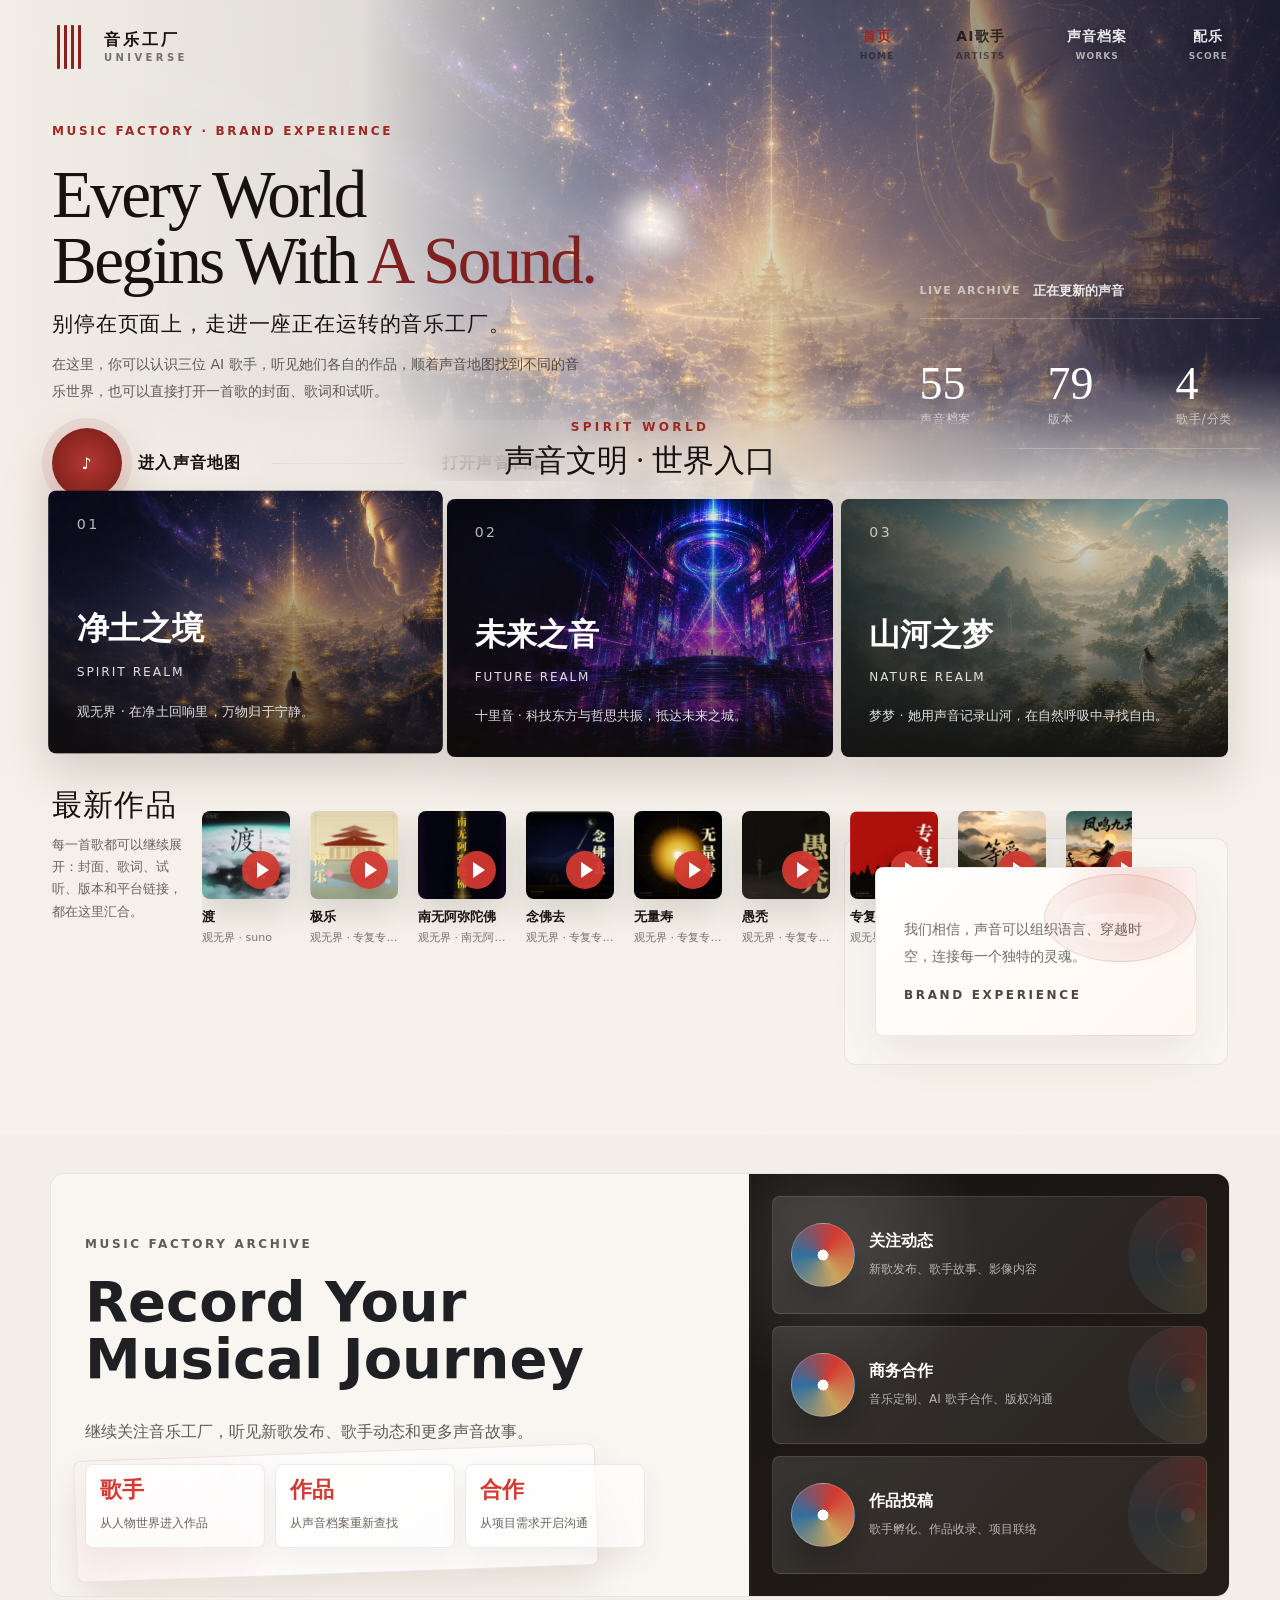
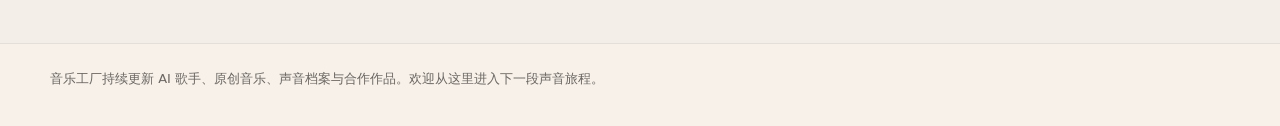
==== commit 79421453: "Match homepage visual reference interface" ====
--- a/index.html
+++ b/index.html
@@ -2789,6 +2789,561 @@
         min-height: 260px !important;
       }
     }
+
+    /* Reference full-interface pass: closer to the supplied first-page composition. */
+    @media (min-width: 960px) {
+      body {
+        background: #f3eee7;
+      }
+
+      .site-header {
+        min-height: 690px;
+        color: #17120f;
+        background:
+          linear-gradient(90deg, rgba(246,241,234,.98) 0%, rgba(246,241,234,.9) 28%, rgba(246,241,234,.18) 51%, rgba(24,22,42,.78) 100%),
+          linear-gradient(180deg, rgba(255,255,255,.1), rgba(243,238,231,.12) 72%, rgba(243,238,231,.86) 100%),
+          url("assets/generated/music-map-guanwujie.webp") center 34% / cover no-repeat;
+      }
+
+      .site-header::before {
+        background:
+          radial-gradient(circle at 51% 39%, rgba(255,255,255,.98) 0 3.2%, rgba(250,226,179,.84) 3.4% 4.3%, transparent 4.6%),
+          radial-gradient(circle at 51% 39%, transparent 0 8.2%, rgba(255,255,255,.56) 8.35% 8.5%, transparent 8.8% 14.5%, rgba(255,255,255,.38) 14.65% 14.8%, transparent 15.2% 20.5%, rgba(255,255,255,.26) 20.65% 20.8%, transparent 21.2%),
+          linear-gradient(100deg, transparent 0 48%, rgba(255,255,255,.62) 48.08% 48.18%, transparent 48.4%),
+          linear-gradient(18deg, transparent 0 55%, rgba(255,255,255,.38) 55.08% 55.2%, transparent 55.5%);
+        opacity: .9;
+      }
+
+      .site-header::after {
+        height: 210px;
+        background: linear-gradient(180deg, transparent 0%, rgba(243,238,231,.72) 58%, #f3eee7 100%);
+      }
+
+      .site-header .wrap,
+      .view.active > .wrap {
+        width: min(1440px, calc(100% - 104px));
+      }
+
+      .topbar {
+        min-height: 72px;
+        padding-top: 28px;
+      }
+
+      .brand {
+        min-width: 250px;
+      }
+
+      .nav {
+        margin-left: auto;
+        gap: clamp(34px, 4.8vw, 86px);
+      }
+
+      .nav button {
+        color: rgba(20,17,16,.82);
+        text-shadow: none;
+        font-size: 14px;
+      }
+
+      .nav button::after {
+        color: rgba(20,17,16,.52);
+        font-size: 9px;
+      }
+
+      .nav button:nth-child(n+3) {
+        color: rgba(255,255,255,.9);
+        text-shadow: 0 1px 18px rgba(0,0,0,.42);
+      }
+
+      .nav button:nth-child(n+3)::after {
+        color: rgba(255,255,255,.62);
+      }
+
+      .nav button.active {
+        color: #9e2822;
+      }
+
+      .hero {
+        grid-template-columns: minmax(520px, 43vw) minmax(370px, 440px);
+        min-height: 560px;
+        padding: 70px 0 122px;
+        gap: clamp(260px, 24vw, 410px);
+      }
+
+      .hero .eyebrow {
+        margin-bottom: 24px;
+        color: #9e2822;
+        font-size: 12px;
+      }
+
+      h1 {
+        max-width: 650px;
+        font-size: clamp(70px, 6.2vw, 98px);
+        line-height: .98;
+        letter-spacing: -.04em;
+      }
+
+      h1 span {
+        color: #7f211e;
+      }
+
+      .hero-statement {
+        margin-top: 22px;
+        font-size: 22px;
+      }
+
+      .hero-copy {
+        max-width: 500px;
+        margin-top: 18px;
+        font-size: 14px;
+        line-height: 1.9;
+      }
+
+      .hero-actions {
+        margin-top: 34px;
+        gap: 38px;
+      }
+
+      .btn.primary::before {
+        width: 70px;
+        height: 70px;
+        box-shadow: 0 0 0 10px rgba(143,31,27,.08), 0 18px 48px rgba(143,31,27,.26);
+      }
+
+      .btn.primary {
+        min-width: 228px;
+      }
+
+      .btn.primary::after {
+        content: "";
+        display: block;
+        width: 132px;
+        height: 1px;
+        margin-left: 14px;
+        background: rgba(23,18,15,.24);
+      }
+
+      .hero-panel {
+        transform: translateY(74px);
+        color: rgba(255,255,255,.9);
+      }
+
+      .panel-title {
+        padding-bottom: 18px;
+      }
+
+      .stats {
+        gap: 44px;
+        padding-top: 28px;
+      }
+
+      .stat strong {
+        font-size: 46px;
+      }
+
+      main {
+        background:
+          radial-gradient(circle at 49% 0%, rgba(255,255,255,.76), transparent 24%),
+          linear-gradient(180deg, #f3eee7 0%, #f6f1ea 100%);
+      }
+
+      .land-stage {
+        margin-top: -96px;
+      }
+
+      .world-console.map-cinematic .guide-panel {
+        margin-bottom: 24px !important;
+      }
+
+      .world-console.map-cinematic .guide-panel .eyebrow {
+        color: #9e2822;
+        letter-spacing: .28em;
+      }
+
+      .world-console.map-cinematic .guide-panel h2 {
+        font-size: 34px !important;
+        letter-spacing: .22em;
+        line-height: 1.25;
+      }
+
+      .world-console.map-cinematic .guide-panel h2 {
+        font-size: 0 !important;
+      }
+
+      .world-console.map-cinematic .guide-panel h2::before {
+        content: "声音文明 · 世界入口";
+        font-size: 34px;
+      }
+
+      .world-console.map-cinematic .sound-map {
+        min-height: 270px !important;
+        gap: 8px !important;
+      }
+
+      .world-console.map-cinematic .map-node {
+        min-height: 270px !important;
+        border-radius: 8px !important;
+        padding: 30px 28px !important;
+        background:
+          linear-gradient(180deg, rgba(18,14,11,.04), rgba(18,14,11,.76)),
+          var(--map-card-image, url("assets/generated/music-map-guanwujie.webp")) center / cover no-repeat !important;
+      }
+
+      .world-console.map-cinematic .map-node:nth-of-type(1)::after,
+      .world-console.map-cinematic .map-node:nth-of-type(2)::after,
+      .world-console.map-cinematic .map-node:nth-of-type(3)::after {
+        position: absolute;
+        top: 25px;
+        left: 28px;
+        color: rgba(255,255,255,.7);
+        font-size: 14px;
+        letter-spacing: .18em;
+      }
+
+      .world-console.map-cinematic .map-node:nth-of-type(1)::after { content: "01"; }
+      .world-console.map-cinematic .map-node:nth-of-type(2)::after { content: "02"; }
+      .world-console.map-cinematic .map-node:nth-of-type(3)::after { content: "03"; }
+
+      .world-console.map-cinematic .map-node strong {
+        margin-top: auto;
+        font-family: "Songti SC", "STSong", Georgia, serif;
+        font-size: 31px !important;
+        color: #fff !important;
+      }
+
+      .world-console.map-cinematic .map-node span {
+        margin-top: 8px;
+        font-size: 13px;
+        letter-spacing: .16em;
+        text-transform: uppercase;
+      }
+
+      .world-console.map-cinematic .map-node small {
+        max-width: 300px;
+        margin-top: 18px;
+        line-height: 1.8;
+      }
+
+      #soundMapSection + .section-head,
+      #homeArtists {
+        display: none !important;
+      }
+
+      #homeArtists + .section-head {
+        display: grid;
+        grid-template-columns: 150px 1fr;
+        align-items: end;
+        gap: 22px;
+        max-width: 930px;
+        margin-top: 34px;
+      }
+
+      #homeArtists + .section-head h2 {
+        font-size: 0;
+      }
+
+      #homeArtists + .section-head h2::before {
+        content: "最新作品";
+        display: block;
+        color: #17120f;
+        font-family: "Songti SC", "STSong", serif;
+        font-size: 30px;
+        letter-spacing: .04em;
+      }
+
+      #homeArtists + .section-head p {
+        max-width: 140px;
+        color: rgba(23,18,15,.64);
+        font-size: 13px;
+      }
+
+      #homeArtists + .section-head .btn {
+        justify-self: end;
+        color: #9e2822;
+      }
+
+      #homeWorks {
+        display: flex !important;
+        gap: 20px !important;
+        max-width: 930px;
+        overflow: hidden;
+        padding-bottom: 8px;
+      }
+
+      #homeWorks .work-card {
+        flex: 0 0 88px;
+        display: block;
+        padding: 0;
+        border: 0;
+        background: transparent;
+        box-shadow: none;
+      }
+
+      #homeWorks .cover-wrap {
+        width: 88px;
+        height: 88px;
+        border-radius: 8px;
+        box-shadow: 0 14px 32px rgba(43,34,26,.14);
+      }
+
+      #homeWorks .work-title {
+        margin-top: 9px;
+        color: #17120f;
+        font-size: 13px;
+        line-height: 1.35;
+        white-space: nowrap;
+        overflow: hidden;
+        text-overflow: ellipsis;
+      }
+
+      #homeWorks .work-meta {
+        color: rgba(23,18,15,.56);
+        font-size: 11px;
+        white-space: nowrap;
+        overflow: hidden;
+        text-overflow: ellipsis;
+      }
+
+      #homeWorks .tags,
+      #homeWorks .listen-badge {
+        display: none;
+      }
+
+      .archive-note {
+        display: none;
+      }
+
+      .brand-experience {
+        width: min(390px, 30vw);
+        min-height: 152px;
+        margin-top: -154px;
+        margin-left: auto;
+        padding: 28px 30px;
+        border-radius: 12px;
+        background:
+          radial-gradient(circle at 70% 50%, rgba(143,31,27,.16), transparent 28%),
+          rgba(255,255,255,.42);
+        border: 1px solid rgba(23,18,15,.08);
+      }
+
+      .brand-experience .manifesto h2,
+      .brand-experience .manifesto p:not(.eyebrow),
+      .brand-experience .brand-grid,
+      .brand-experience .brand-metrics,
+      .brand-experience .production-path,
+      .brand-experience .business-lines,
+      .brand-experience .about-copy {
+        display: none !important;
+      }
+
+      .brand-experience .manifesto {
+        position: relative;
+        min-height: 96px;
+      }
+
+      .brand-experience .manifesto::before {
+        content: "我们相信，声音可以组织语言、穿越时空，连接每一个独特的灵魂。";
+        display: block;
+        max-width: 250px;
+        margin-top: 20px;
+        color: rgba(23,18,15,.62);
+        font-size: 14px;
+        line-height: 1.9;
+      }
+
+      .brand-experience .manifesto::after {
+        content: "";
+        position: absolute;
+        right: 0;
+        top: 6px;
+        width: 150px;
+        height: 86px;
+        border: 1px solid rgba(143,31,27,.18);
+        border-radius: 50%;
+        box-shadow:
+          inset 0 0 0 18px rgba(143,31,27,.03),
+          inset 0 0 0 38px rgba(143,31,27,.025);
+      }
+
+      footer {
+        margin-top: 46px;
+        padding-top: 24px;
+      }
+    }
+
+    @media (min-width: 960px) and (max-width: 1180px) {
+      .hero {
+        grid-template-columns: minmax(420px, 1fr) minmax(310px, 360px);
+        gap: 120px;
+      }
+
+      h1 {
+        font-size: 70px;
+      }
+
+      .brand-experience {
+        width: 340px;
+      }
+    }
+
+    /* Reference proportion correction: fit hero, realm cards and latest works into one desktop view. */
+    @media (min-width: 960px) {
+      .site-header {
+        min-height: 570px;
+      }
+
+      .hero {
+        grid-template-columns: minmax(650px, 47vw) minmax(340px, 400px);
+        min-height: 430px;
+        padding: 52px 0 82px;
+        gap: clamp(150px, 17vw, 270px);
+      }
+
+      h1 {
+        max-width: 760px;
+        font-size: clamp(66px, 5.25vw, 84px);
+        line-height: .98;
+      }
+
+      .hero-statement {
+        margin-top: 18px;
+        font-size: 21px;
+      }
+
+      .hero-copy {
+        max-width: 540px;
+        margin-top: 14px;
+      }
+
+      .hero-actions {
+        margin-top: 24px;
+      }
+
+      .hero-panel {
+        transform: translateY(54px);
+      }
+
+      .land-stage {
+        margin-top: -190px;
+      }
+
+      .world-console.map-cinematic .guide-panel {
+        margin-bottom: 18px !important;
+      }
+
+      .world-console.map-cinematic .guide-panel h2::before {
+        font-size: 31px;
+      }
+
+      .world-console.map-cinematic .sound-map {
+        min-height: 258px !important;
+      }
+
+      .world-console.map-cinematic .map-node {
+        min-height: 258px !important;
+      }
+
+      #homeArtists + .section-head {
+        margin-top: 26px;
+      }
+
+      .brand-experience {
+        margin-top: -148px;
+      }
+    }
+
+    /* Reference realm-card correction: visually present three civilization entrances. */
+    @media (min-width: 960px) {
+      .land-stage {
+        margin-top: -160px;
+      }
+
+      .world-console.map-cinematic .map-node:nth-of-type(n+4) {
+        display: none !important;
+      }
+
+      .world-console.map-cinematic .map-node strong,
+      .world-console.map-cinematic .map-node span,
+      .world-console.map-cinematic .map-node small {
+        font-size: 0 !important;
+      }
+
+      .world-console.map-cinematic .map-node strong::before,
+      .world-console.map-cinematic .map-node span::before,
+      .world-console.map-cinematic .map-node small::before {
+        display: block;
+        color: inherit;
+      }
+
+      .world-console.map-cinematic .map-node:nth-of-type(1) strong::before {
+        content: "净土之境";
+        font-size: 31px;
+      }
+
+      .world-console.map-cinematic .map-node:nth-of-type(2) strong::before {
+        content: "未来之音";
+        font-size: 31px;
+      }
+
+      .world-console.map-cinematic .map-node:nth-of-type(3) strong::before {
+        content: "山河之梦";
+        font-size: 31px;
+      }
+
+      .world-console.map-cinematic .map-node:nth-of-type(1) span::before {
+        content: "SPIRIT REALM";
+        font-size: 12px;
+        letter-spacing: .16em;
+      }
+
+      .world-console.map-cinematic .map-node:nth-of-type(2) span::before {
+        content: "FUTURE REALM";
+        font-size: 12px;
+        letter-spacing: .16em;
+      }
+
+      .world-console.map-cinematic .map-node:nth-of-type(3) span::before {
+        content: "NATURE REALM";
+        font-size: 12px;
+        letter-spacing: .16em;
+      }
+
+      .world-console.map-cinematic .map-node:nth-of-type(1) small::before {
+        content: "观无界 · 在净土回响里，万物归于宁静。";
+        font-size: 13px;
+        line-height: 1.8;
+      }
+
+      .world-console.map-cinematic .map-node:nth-of-type(2) small::before {
+        content: "十里音 · 科技东方与哲思共振，抵达未来之城。";
+        font-size: 13px;
+        line-height: 1.8;
+      }
+
+      .world-console.map-cinematic .map-node:nth-of-type(3) small::before {
+        content: "梦梦 · 她用声音记录山河，在自然呼吸中寻找自由。";
+        font-size: 13px;
+        line-height: 1.8;
+      }
+
+      #homeArtists + .section-head {
+        min-height: 130px;
+        margin-top: 28px;
+        align-items: start;
+      }
+
+      #homeArtists + .section-head .btn {
+        display: none !important;
+      }
+
+      #homeWorks {
+        margin-top: -128px;
+        margin-left: 150px;
+      }
+
+      .brand-experience {
+        margin-top: -116px;
+      }
+    }
   </style>
 </head>
 <body>
@@ -2806,7 +3361,7 @@
       <section class="hero">
         <div>
           <p class="eyebrow">Music Factory · Brand Experience</p>
-          <h1>Every Sound<br>Creates A World</h1>
+          <h1>Every World<br>Begins With <span>A Sound.</span></h1>
           <p class="hero-statement">别停在页面上，走进一座正在运转的音乐工厂。</p>
           <p class="hero-copy">在这里，你可以认识三位 AI 歌手，听见她们各自的作品，顺着声音地图找到不同的音乐世界，也可以直接打开一首歌的封面、歌词和试听。</p>
           <div class="hero-proof" aria-label="音乐工厂声音内容">
